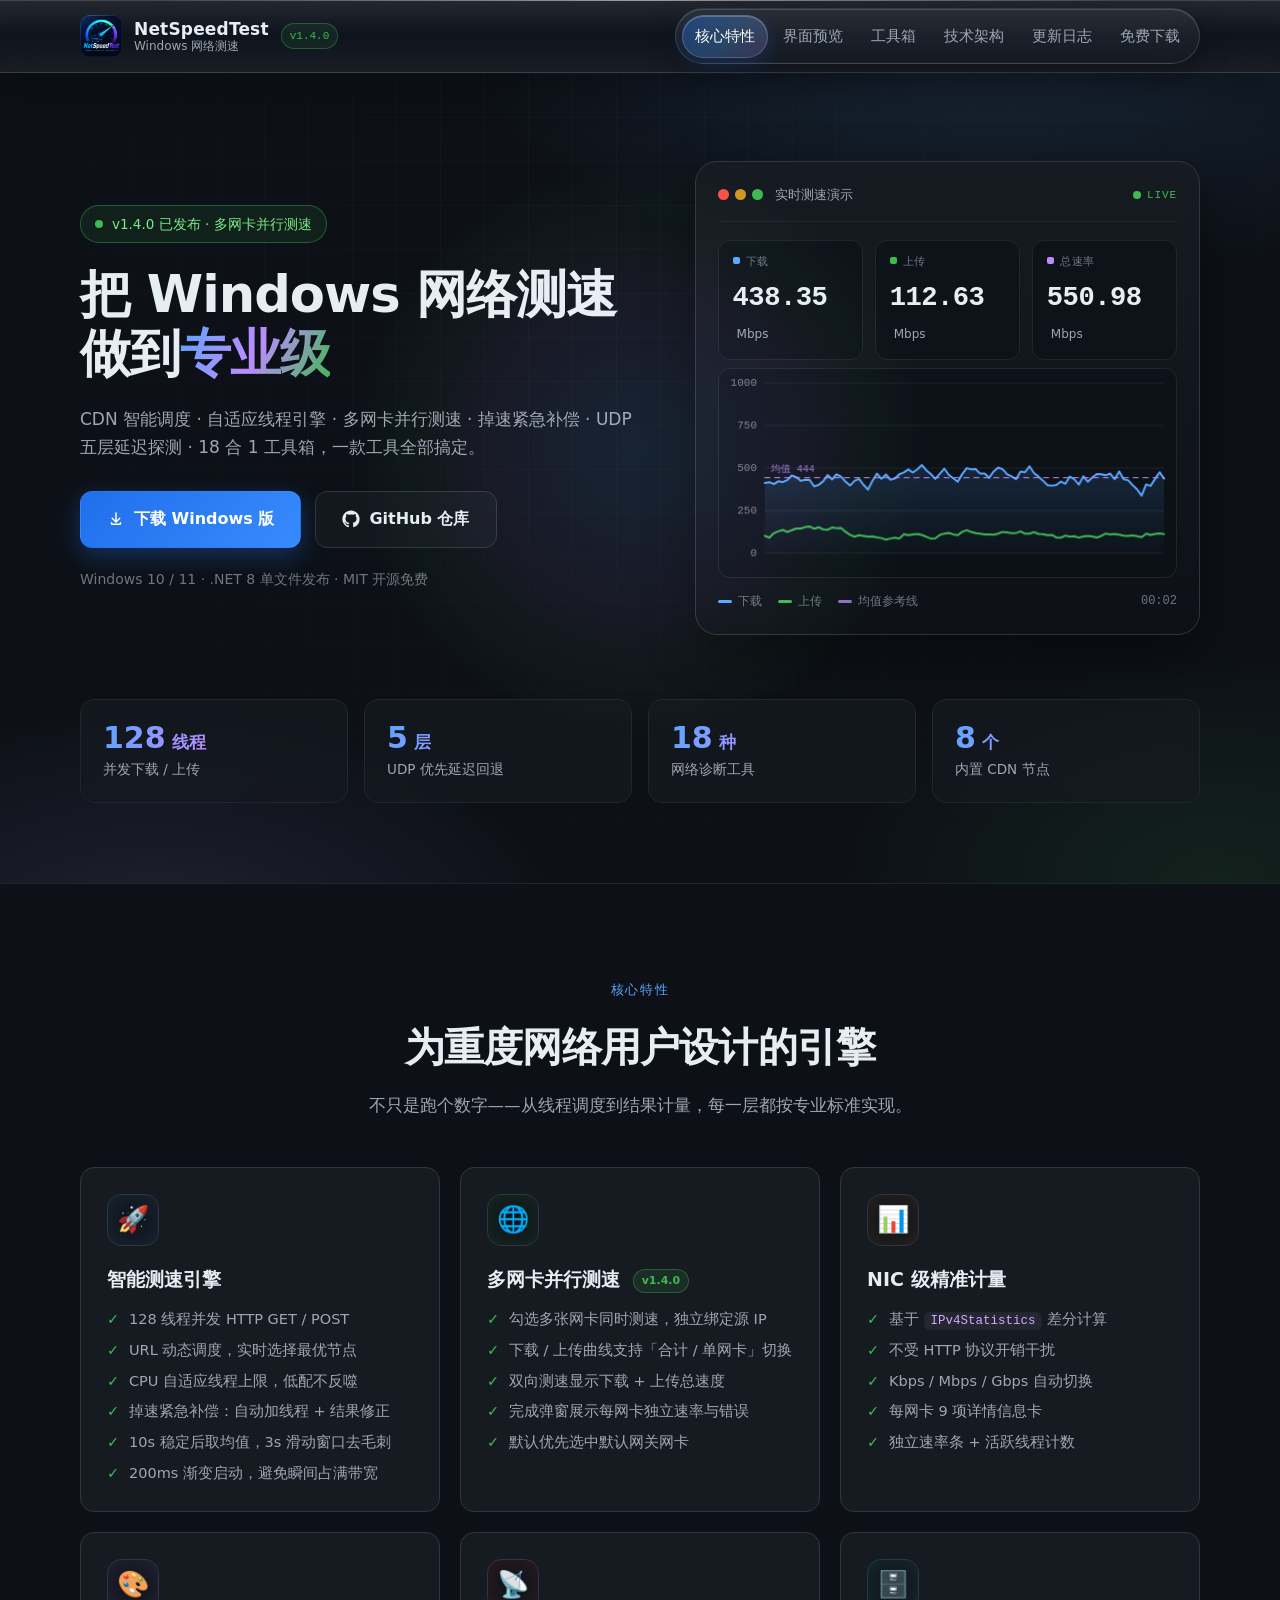
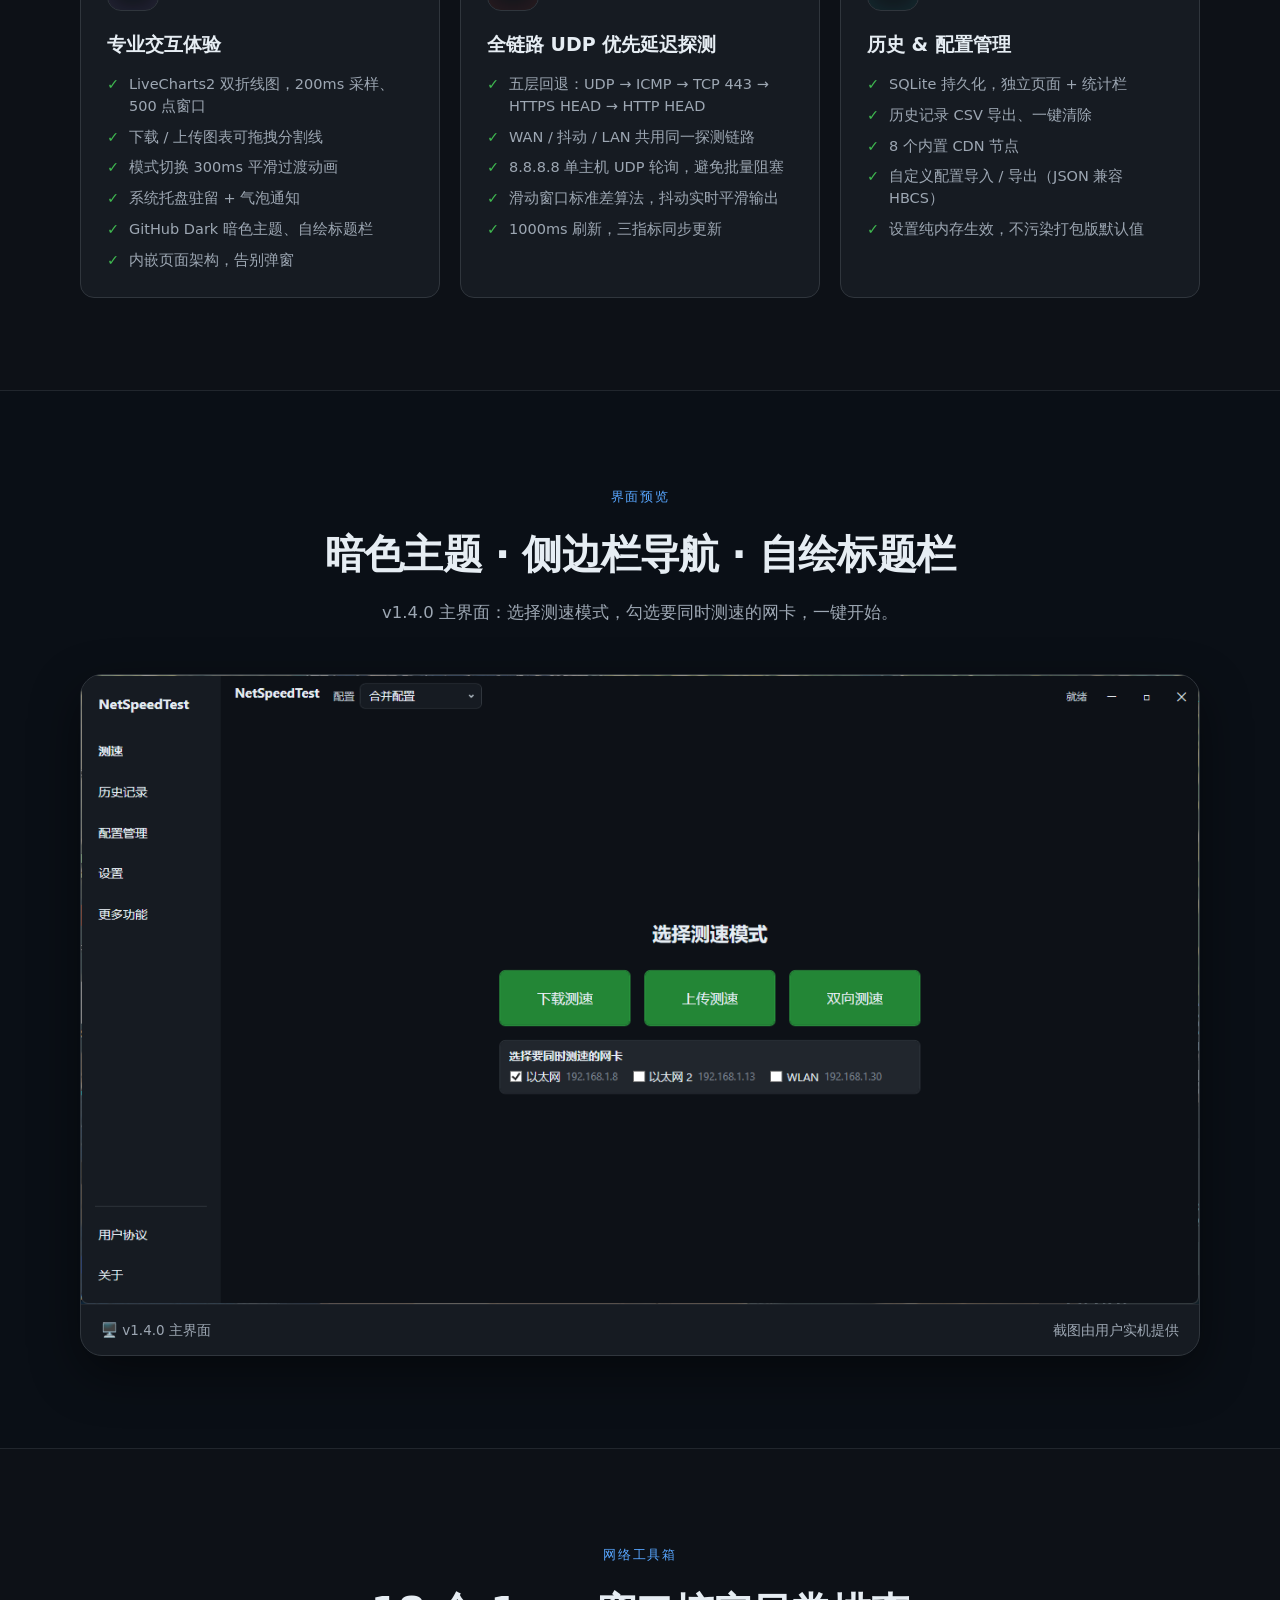
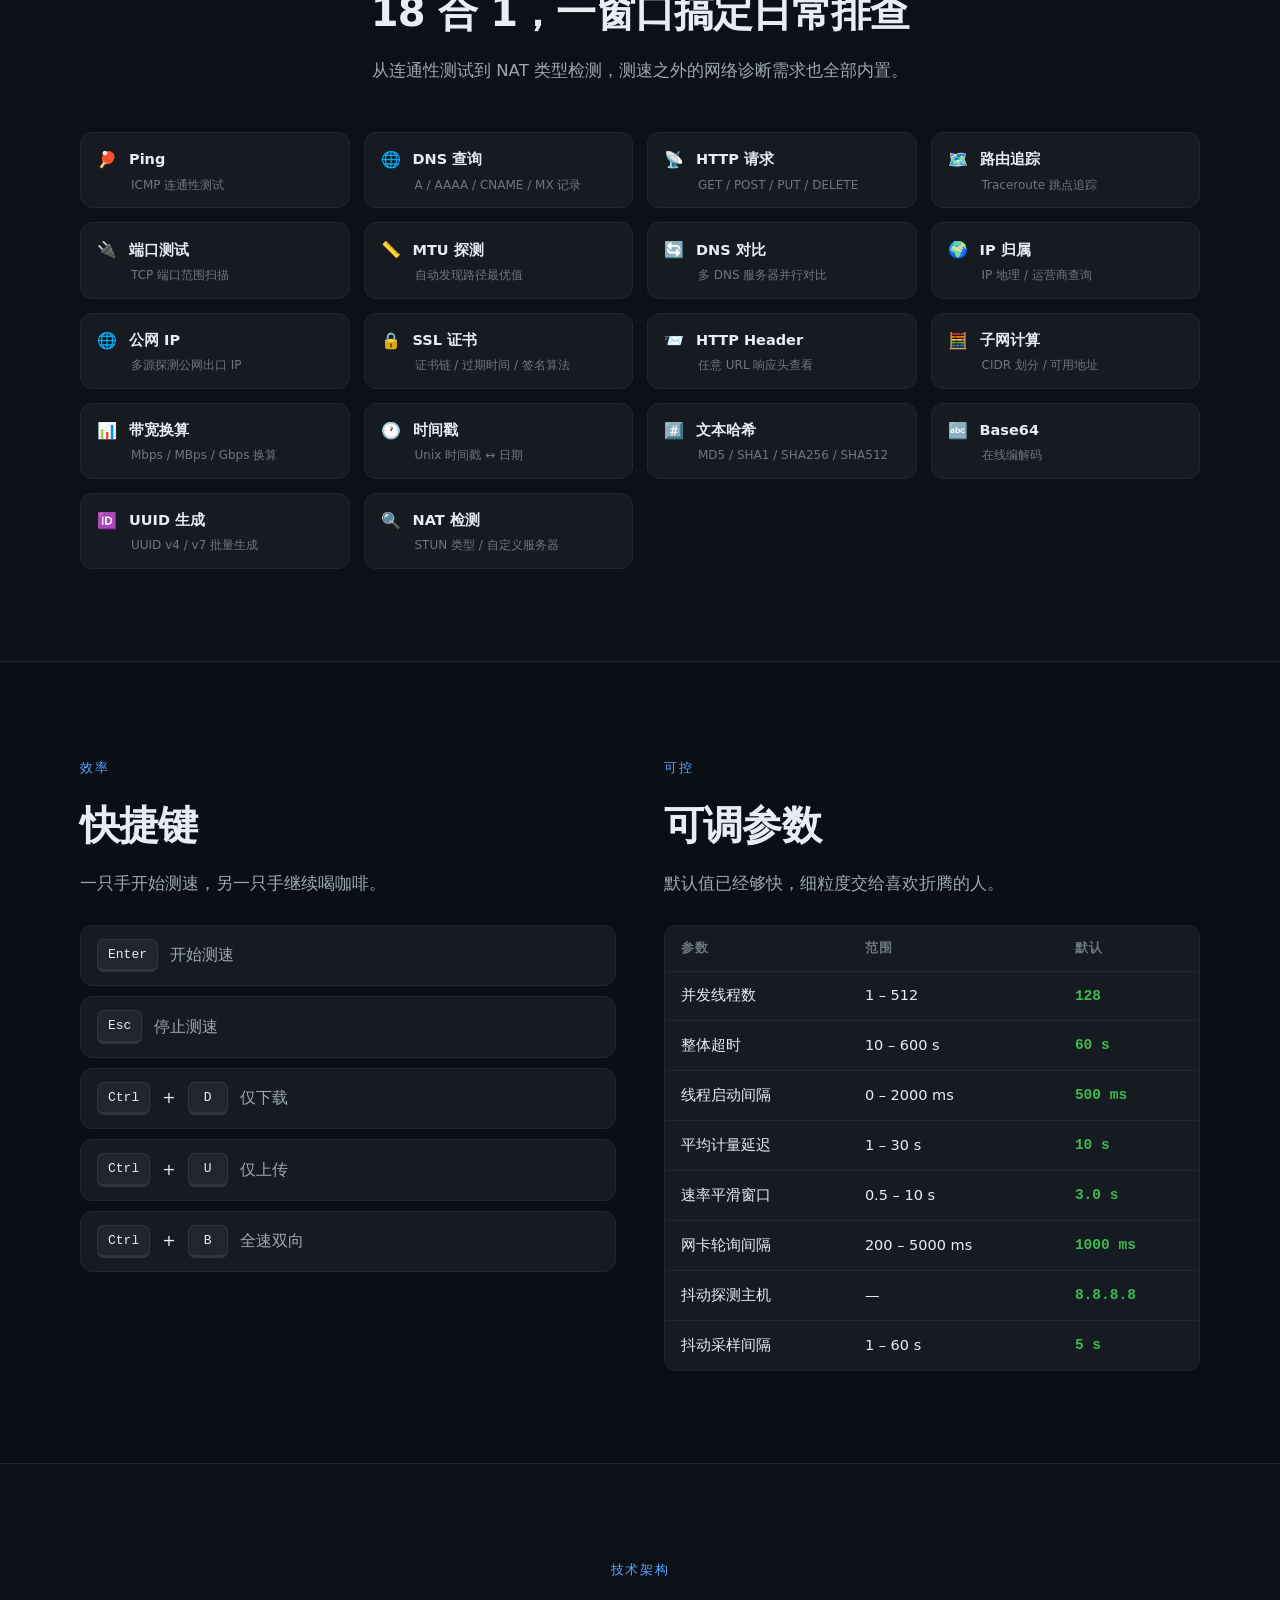
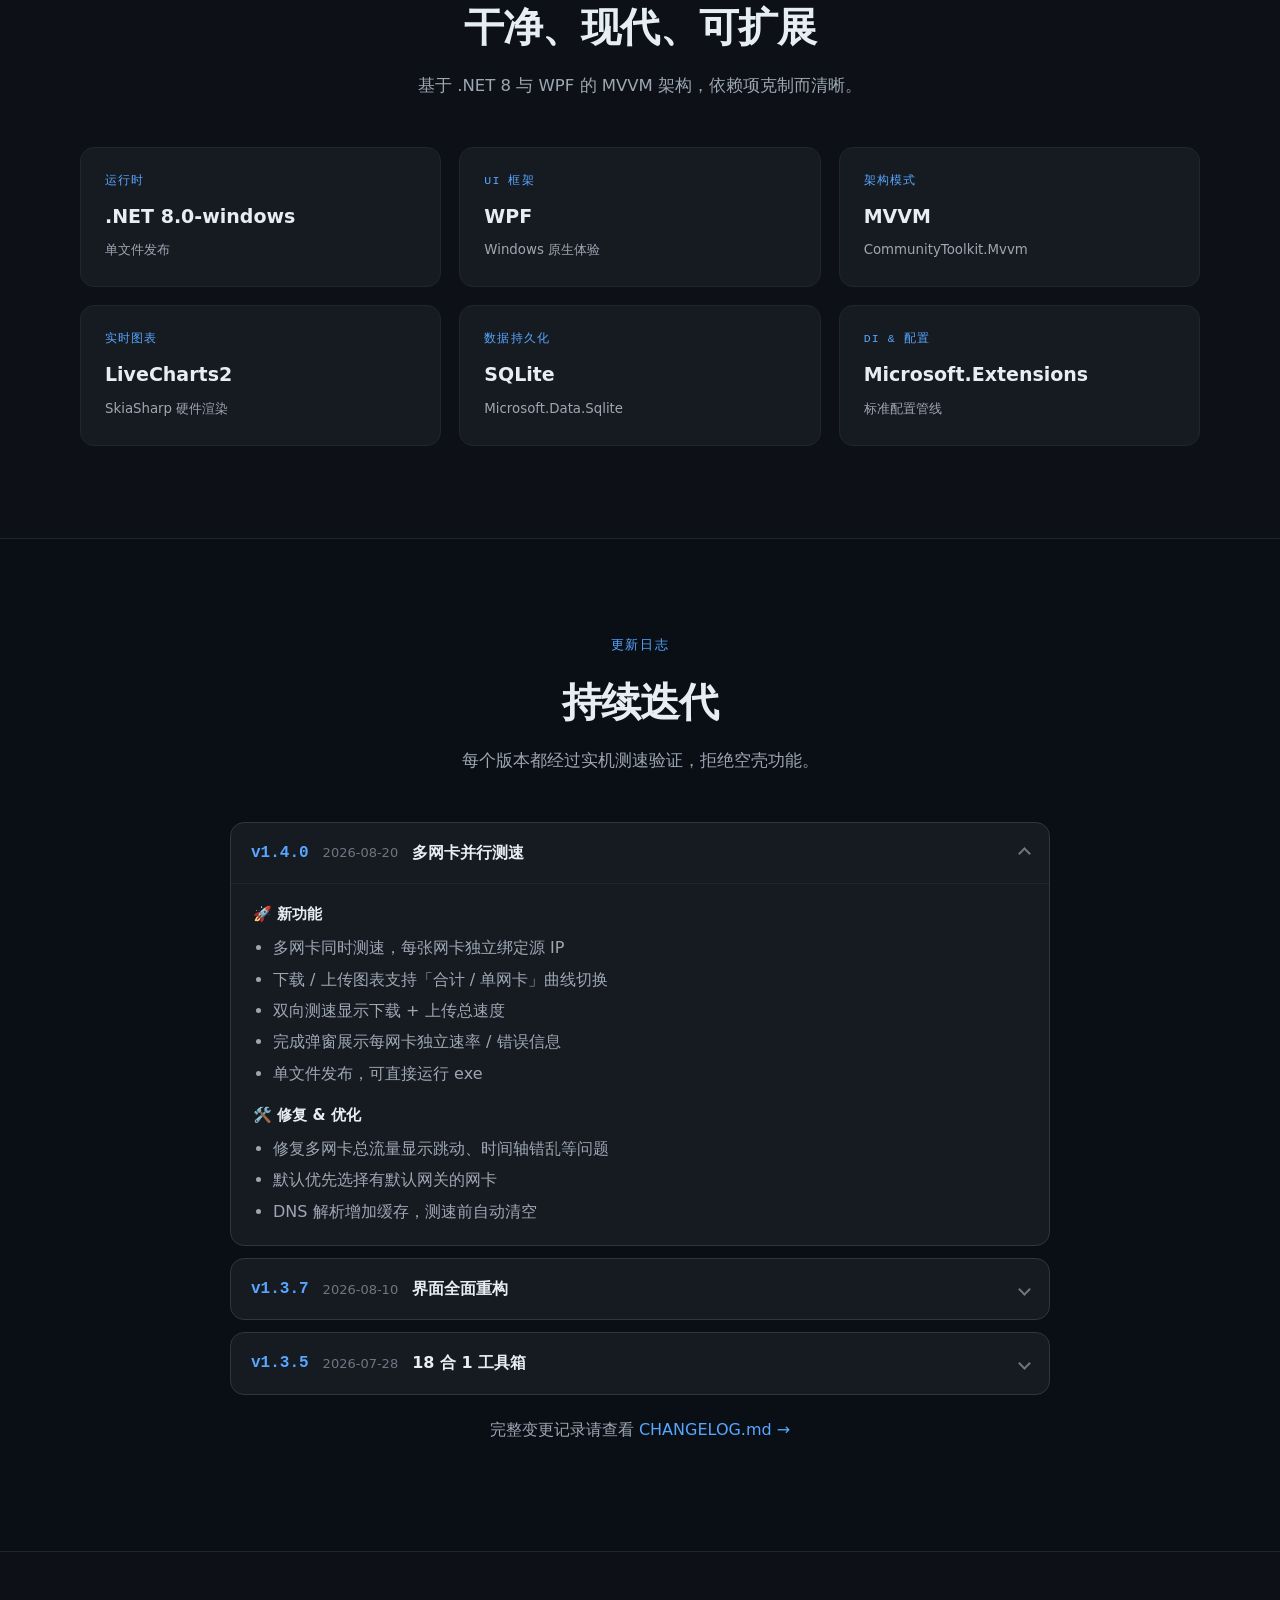
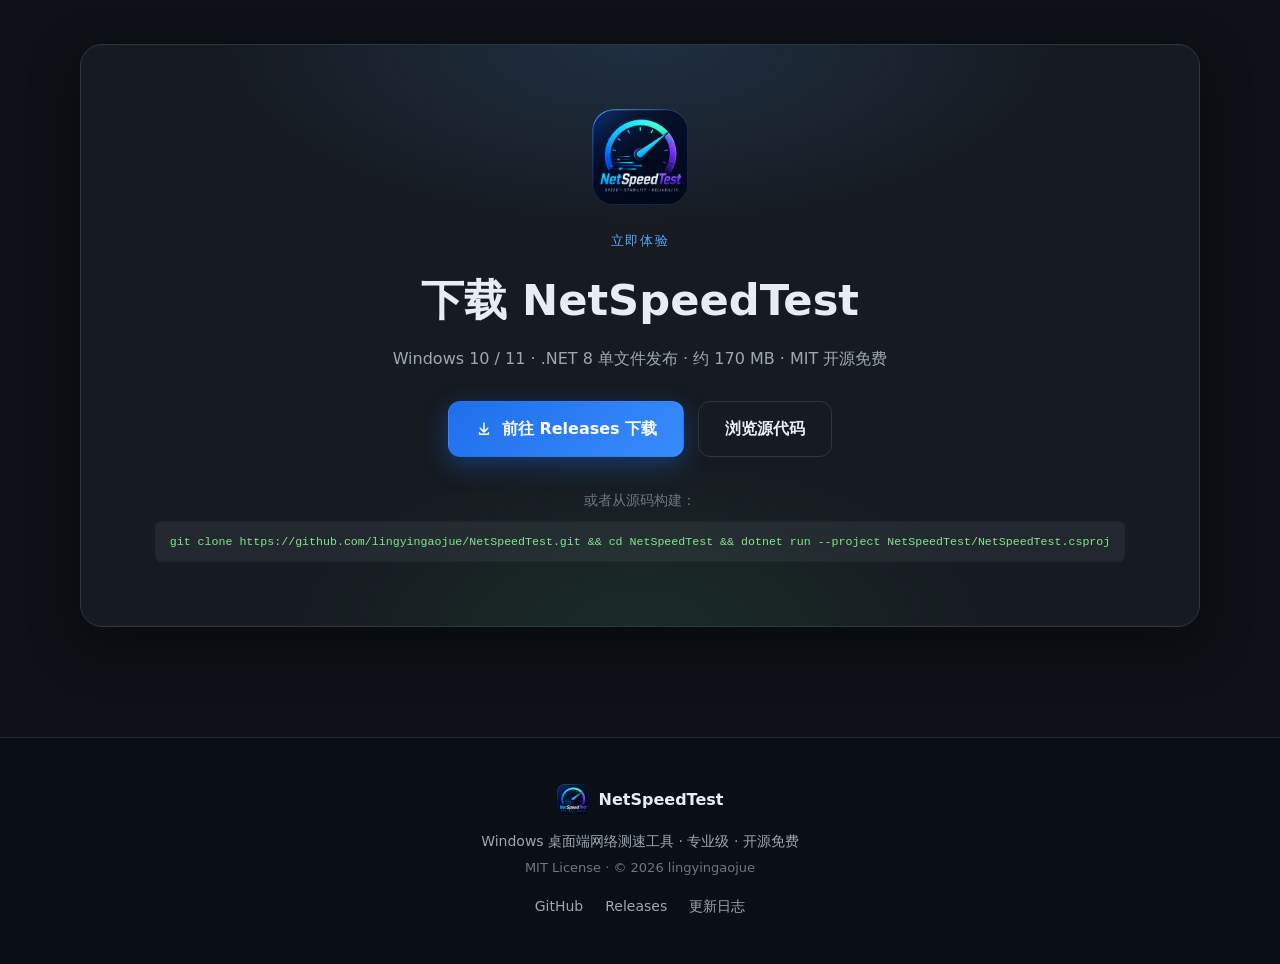
==== index.html @ 5bb7569c "feat: 添加 NetSpeedTest 项目官网（静态页 + 玻璃导航 + 鼠标光效）" ====
<!DOCTYPE html>
<html lang="zh-CN">
<head>
  <meta charset="UTF-8" />
  <meta name="viewport" content="width=device-width, initial-scale=1.0" />
  <title>NetSpeedTest — Windows 专业级网络测速工具</title>
  <meta name="description" content="NetSpeedTest 是一款开源免费的 Windows 桌面网络测速工具：128 线程智能测速引擎、多网卡并行测速、UDP 优先五层延迟探测、18 合 1 网络工具箱。" />
  <meta name="theme-color" content="#0d1117" />
  <meta property="og:type" content="website" />
  <meta property="og:title" content="NetSpeedTest — Windows 专业级网络测速工具" />
  <meta property="og:description" content="128 线程智能测速引擎、多网卡并行测速、UDP 优先五层延迟探测、18 合 1 网络工具箱，开源免费。" />
  <meta property="og:image" content="https://raw.githubusercontent.com/lingyingaojue/NetSpeedTest/main/assets/screenshot.png" />
  <meta name="twitter:card" content="summary_large_image" />
  <link rel="icon" type="image/png" href="NetSpeedTest/Resources/app.png" />
  <link rel="stylesheet" href="assets/site.css" />
</head>
<body>
  <div class="cursor-glow" id="cursorGlow" aria-hidden="true"></div>
  <a class="skip-link" href="#main">跳到主要内容</a>

  <header class="site-header" id="siteHeader">
    <div class="container header-inner">
      <a class="brand" href="#top" aria-label="NetSpeedTest 首页">
        <img src="NetSpeedTest/Resources/app.png" alt="" width="42" height="42" />
        <span class="brand-text">
          <strong>NetSpeedTest</strong>
          <small>Windows 网络测速</small>
        </span>
        <span class="version-chip">v1.4.0</span>
      </a>

      <button class="nav-toggle" id="navToggle" type="button" aria-label="打开导航菜单" aria-expanded="false" aria-controls="siteNav">
        <span></span><span></span><span></span>
      </button>

      <nav class="site-nav" id="siteNav" aria-label="主导航">
        <span class="nav-indicator" id="navIndicator" aria-hidden="true"></span>
        <a href="#features">核心特性</a>
        <a href="#screenshot">界面预览</a>
        <a href="#toolbox">工具箱</a>
        <a href="#architecture">技术架构</a>
        <a href="#changelog">更新日志</a>
        <a href="#download">
          <svg class="icon" viewBox="0 0 24 24" aria-hidden="true"><path d="M12 3a1 1 0 0 1 1 1v9.586l3.293-3.293a1 1 0 1 1 1.414 1.414l-5 5a1 1 0 0 1-1.414 0l-5-5a1 1 0 1 1 1.414-1.414L11 13.586V4a1 1 0 0 1 1-1Z"/><path d="M5 17v1a2 2 0 0 0 2 2h10a2 2 0 0 0 2-2v-1a1 1 0 1 0-2 0v1H7v-1a1 1 0 1 0-2 0Z"/></svg>
          免费下载
        </a>
      </nav>
    </div>
  </header>

  <main id="main">
    <!-- Hero -->
    <section class="hero" id="top">
      <div class="hero-bg" aria-hidden="true"></div>
      <div class="container hero-grid">
        <div class="hero-copy">
          <div class="hero-badge">
            <span class="pulse-dot"></span>
            v1.4.0 已发布 · 多网卡并行测速
          </div>
          <h1>把 Windows 网络测速<br />做到<span class="gradient-text">专业级</span></h1>
          <p class="hero-subtitle">
            CDN 智能调度 · 自适应线程引擎 · 多网卡并行测速 · 掉速紧急补偿 · UDP 五层延迟探测 ·
            18 合 1 工具箱，一款工具全部搞定。
          </p>
          <div class="hero-actions">
            <a class="btn btn-primary btn-lg" href="https://github.com/lingyingaojue/NetSpeedTest/releases/latest">
              <svg class="icon" viewBox="0 0 24 24" aria-hidden="true"><path d="M12 3a1 1 0 0 1 1 1v9.586l3.293-3.293a1 1 0 1 1 1.414 1.414l-5 5a1 1 0 0 1-1.414 0l-5-5a1 1 0 1 1 1.414-1.414L11 13.586V4a1 1 0 0 1 1-1Z"/><path d="M5 17v1a2 2 0 0 0 2 2h10a2 2 0 0 0 2-2v-1a1 1 0 1 0-2 0v1H7v-1a1 1 0 1 0-2 0Z"/></svg>
              下载 Windows 版
            </a>
            <a class="btn btn-ghost btn-lg" href="https://github.com/lingyingaojue/NetSpeedTest">
              <svg class="icon" viewBox="0 0 24 24" aria-hidden="true"><path d="M12 .5C5.65.5.5 5.65.5 12c0 5.08 3.29 9.39 7.86 10.91.58.11.79-.25.79-.56v-2c-3.2.7-3.87-1.54-3.87-1.54-.52-1.33-1.28-1.68-1.28-1.68-1.04-.71.08-.7.08-.7 1.15.08 1.76 1.18 1.76 1.18 1.03 1.76 2.69 1.25 3.35.96.1-.75.4-1.25.72-1.54-2.55-.29-5.24-1.28-5.24-5.69 0-1.26.45-2.28 1.18-3.09-.12-.29-.51-1.46.11-3.05 0 0 .97-.31 3.17 1.18a11.1 11.1 0 0 1 5.78 0c2.2-1.49 3.17-1.18 3.17-1.18.62 1.59.23 2.76.11 3.05.74.81 1.18 1.83 1.18 3.09 0 4.42-2.7 5.39-5.27 5.68.42.36.79 1.06.79 2.14v3.17c0 .31.21.68.8.56A11.52 11.52 0 0 0 23.5 12C23.5 5.65 18.35.5 12 .5Z"/></svg>
              GitHub 仓库
            </a>
          </div>
          <p class="hero-meta">Windows 10 / 11 · .NET 8 单文件发布 · MIT 开源免费</p>
        </div>

        <div class="hero-visual reveal">
          <div class="demo-card">
            <div class="demo-card-head">
              <div class="window-dots" aria-hidden="true"><i></i><i></i><i></i></div>
              <span>实时测速演示</span>
              <span class="live-tag"><i></i> LIVE</span>
            </div>
            <div class="demo-values">
              <div class="demo-value">
                <span class="demo-label download-label">下载</span>
                <strong id="demoDownload">0.00</strong>
                <small>Mbps</small>
              </div>
              <div class="demo-value">
                <span class="demo-label upload-label">上传</span>
                <strong id="demoUpload">0.00</strong>
                <small>Mbps</small>
              </div>
              <div class="demo-value">
                <span class="demo-label total-label">总速率</span>
                <strong id="demoTotal">0.00</strong>
                <small>Mbps</small>
              </div>
            </div>
            <canvas id="speedChart" aria-label="模拟测速波形图" role="img"></canvas>
            <div class="demo-foot">
              <div class="legend"><i class="legend-download"></i> 下载</div>
              <div class="legend"><i class="legend-upload"></i> 上传</div>
              <div class="legend"><i class="legend-avg"></i> 均值参考线</div>
              <span id="demoElapsed">00:00</span>
            </div>
          </div>
        </div>
      </div>

      <div class="container hero-stats">
        <div class="stat-item">
          <strong><span class="counter" data-target="128">0</span><em> 线程</em></strong>
          <span>并发下载 / 上传</span>
        </div>
        <div class="stat-item">
          <strong><span class="counter" data-target="5">0</span><em> 层</em></strong>
          <span>UDP 优先延迟回退</span>
        </div>
        <div class="stat-item">
          <strong><span class="counter" data-target="18">0</span><em> 种</em></strong>
          <span>网络诊断工具</span>
        </div>
        <div class="stat-item">
          <strong><span class="counter" data-target="8">0</span><em> 个</em></strong>
          <span>内置 CDN 节点</span>
        </div>
      </div>
    </section>

    <!-- Features -->
    <section class="section" id="features">
      <div class="container">
        <div class="section-head">
          <span class="section-kicker">核心特性</span>
          <h2>为重度网络用户设计的引擎</h2>
          <p>不只是跑个数字——从线程调度到结果计量，每一层都按专业标准实现。</p>
        </div>

        <div class="features-grid">
          <article class="feature-card reveal">
            <div class="feature-icon blue">🚀</div>
            <h3>智能测速引擎</h3>
            <ul class="check-list">
              <li>128 线程并发 HTTP GET / POST</li>
              <li>URL 动态调度，实时选择最优节点</li>
              <li>CPU 自适应线程上限，低配不反噬</li>
              <li>掉速紧急补偿：自动加线程 + 结果修正</li>
              <li>10s 稳定后取均值，3s 滑动窗口去毛刺</li>
              <li>200ms 渐变启动，避免瞬间占满带宽</li>
            </ul>
          </article>

          <article class="feature-card reveal">
            <div class="feature-icon green">🌐</div>
            <h3>多网卡并行测速 <span class="new-badge">v1.4.0</span></h3>
            <ul class="check-list">
              <li>勾选多张网卡同时测速，独立绑定源 IP</li>
              <li>下载 / 上传曲线支持「合计 / 单网卡」切换</li>
              <li>双向测速显示下载 + 上传总速度</li>
              <li>完成弹窗展示每网卡独立速率与错误</li>
              <li>默认优先选中默认网关网卡</li>
            </ul>
          </article>

          <article class="feature-card reveal">
            <div class="feature-icon orange">📊</div>
            <h3>NIC 级精准计量</h3>
            <ul class="check-list">
              <li>基于 <code>IPv4Statistics</code> 差分计算</li>
              <li>不受 HTTP 协议开销干扰</li>
              <li>Kbps / Mbps / Gbps 自动切换</li>
              <li>每网卡 9 项详情信息卡</li>
              <li>独立速率条 + 活跃线程计数</li>
            </ul>
          </article>

          <article class="feature-card reveal">
            <div class="feature-icon purple">🎨</div>
            <h3>专业交互体验</h3>
            <ul class="check-list">
              <li>LiveCharts2 双折线图，200ms 采样、500 点窗口</li>
              <li>下载 / 上传图表可拖拽分割线</li>
              <li>模式切换 300ms 平滑过渡动画</li>
              <li>系统托盘驻留 + 气泡通知</li>
              <li>GitHub Dark 暗色主题、自绘标题栏</li>
              <li>内嵌页面架构，告别弹窗</li>
            </ul>
          </article>

          <article class="feature-card reveal">
            <div class="feature-icon red">📡</div>
            <h3>全链路 UDP 优先延迟探测</h3>
            <ul class="check-list">
              <li>五层回退：UDP → ICMP → TCP 443 → HTTPS HEAD → HTTP HEAD</li>
              <li>WAN / 抖动 / LAN 共用同一探测链路</li>
              <li>8.8.8.8 单主机 UDP 轮询，避免批量阻塞</li>
              <li>滑动窗口标准差算法，抖动实时平滑输出</li>
              <li>1000ms 刷新，三指标同步更新</li>
            </ul>
          </article>

          <article class="feature-card reveal">
            <div class="feature-icon cyan">🗄️</div>
            <h3>历史 &amp; 配置管理</h3>
            <ul class="check-list">
              <li>SQLite 持久化，独立页面 + 统计栏</li>
              <li>历史记录 CSV 导出、一键清除</li>
              <li>8 个内置 CDN 节点</li>
              <li>自定义配置导入 / 导出（JSON 兼容 HBCS）</li>
              <li>设置纯内存生效，不污染打包版默认值</li>
            </ul>
          </article>
        </div>
      </div>
    </section>

    <!-- Screenshot -->
    <section class="section section-alt" id="screenshot">
      <div class="container">
        <div class="section-head">
          <span class="section-kicker">界面预览</span>
          <h2>暗色主题 · 侧边栏导航 · 自绘标题栏</h2>
          <p>v1.4.0 主界面：选择测速模式，勾选要同时测速的网卡，一键开始。</p>
        </div>
        <div class="screenshot-frame reveal">
          <img src="assets/screenshot.png" alt="NetSpeedTest v1.4.0 主界面截图" width="1280" height="720" loading="lazy" />
          <div class="screenshot-caption">
            <span>🖥️ v1.4.0 主界面</span>
            <span>截图由用户实机提供</span>
          </div>
        </div>
      </div>
    </section>

    <!-- Toolbox -->
    <section class="section" id="toolbox">
      <div class="container">
        <div class="section-head">
          <span class="section-kicker">网络工具箱</span>
          <h2>18 合 1，一窗口搞定日常排查</h2>
          <p>从连通性测试到 NAT 类型检测，测速之外的网络诊断需求也全部内置。</p>
        </div>
        <div class="tool-grid">
          <div class="tool-item reveal">🏓 <strong>Ping</strong><small>ICMP 连通性测试</small></div>
          <div class="tool-item reveal">🌐 <strong>DNS 查询</strong><small>A / AAAA / CNAME / MX 记录</small></div>
          <div class="tool-item reveal">📡 <strong>HTTP 请求</strong><small>GET / POST / PUT / DELETE</small></div>
          <div class="tool-item reveal">🗺️ <strong>路由追踪</strong><small>Traceroute 跳点追踪</small></div>
          <div class="tool-item reveal">🔌 <strong>端口测试</strong><small>TCP 端口范围扫描</small></div>
          <div class="tool-item reveal">📏 <strong>MTU 探测</strong><small>自动发现路径最优值</small></div>
          <div class="tool-item reveal">🔄 <strong>DNS 对比</strong><small>多 DNS 服务器并行对比</small></div>
          <div class="tool-item reveal">🌍 <strong>IP 归属</strong><small>IP 地理 / 运营商查询</small></div>
          <div class="tool-item reveal">🌐 <strong>公网 IP</strong><small>多源探测公网出口 IP</small></div>
          <div class="tool-item reveal">🔒 <strong>SSL 证书</strong><small>证书链 / 过期时间 / 签名算法</small></div>
          <div class="tool-item reveal">📨 <strong>HTTP Header</strong><small>任意 URL 响应头查看</small></div>
          <div class="tool-item reveal">🧮 <strong>子网计算</strong><small>CIDR 划分 / 可用地址</small></div>
          <div class="tool-item reveal">📊 <strong>带宽换算</strong><small>Mbps / MBps / Gbps 换算</small></div>
          <div class="tool-item reveal">🕐 <strong>时间戳</strong><small>Unix 时间戳 ↔ 日期</small></div>
          <div class="tool-item reveal">#️⃣ <strong>文本哈希</strong><small>MD5 / SHA1 / SHA256 / SHA512</small></div>
          <div class="tool-item reveal">🔤 <strong>Base64</strong><small>在线编解码</small></div>
          <div class="tool-item reveal">🆔 <strong>UUID 生成</strong><small>UUID v4 / v7 批量生成</small></div>
          <div class="tool-item reveal">🔍 <strong>NAT 检测</strong><small>STUN 类型 / 自定义服务器</small></div>
        </div>
      </div>
    </section>

    <!-- Shortcuts & parameters -->
    <section class="section section-alt" id="shortcuts">
      <div class="container split-grid">
        <div>
          <div class="section-head align-left">
            <span class="section-kicker">效率</span>
            <h2>快捷键</h2>
            <p>一只手开始测速，另一只手继续喝咖啡。</p>
          </div>
          <div class="key-list">
            <div class="key-row"><kbd>Enter</kbd><span>开始测速</span></div>
            <div class="key-row"><kbd>Esc</kbd><span>停止测速</span></div>
            <div class="key-row"><kbd>Ctrl</kbd> + <kbd>D</kbd><span>仅下载</span></div>
            <div class="key-row"><kbd>Ctrl</kbd> + <kbd>U</kbd><span>仅上传</span></div>
            <div class="key-row"><kbd>Ctrl</kbd> + <kbd>B</kbd><span>全速双向</span></div>
          </div>
        </div>

        <div>
          <div class="section-head align-left">
            <span class="section-kicker">可控</span>
            <h2>可调参数</h2>
            <p>默认值已经够快，细粒度交给喜欢折腾的人。</p>
          </div>
          <div class="table-wrap">
            <table class="param-table">
              <thead>
                <tr><th>参数</th><th>范围</th><th>默认</th></tr>
              </thead>
              <tbody>
                <tr><td>并发线程数</td><td>1 – 512</td><td><strong>128</strong></td></tr>
                <tr><td>整体超时</td><td>10 – 600 s</td><td><strong>60 s</strong></td></tr>
                <tr><td>线程启动间隔</td><td>0 – 2000 ms</td><td><strong>500 ms</strong></td></tr>
                <tr><td>平均计量延迟</td><td>1 – 30 s</td><td><strong>10 s</strong></td></tr>
                <tr><td>速率平滑窗口</td><td>0.5 – 10 s</td><td><strong>3.0 s</strong></td></tr>
                <tr><td>网卡轮询间隔</td><td>200 – 5000 ms</td><td><strong>1000 ms</strong></td></tr>
                <tr><td>抖动探测主机</td><td>—</td><td><strong>8.8.8.8</strong></td></tr>
                <tr><td>抖动采样间隔</td><td>1 – 60 s</td><td><strong>5 s</strong></td></tr>
              </tbody>
            </table>
          </div>
        </div>
      </div>
    </section>

    <!-- Architecture -->
    <section class="section" id="architecture">
      <div class="container">
        <div class="section-head">
          <span class="section-kicker">技术架构</span>
          <h2>干净、现代、可扩展</h2>
          <p>基于 .NET 8 与 WPF 的 MVVM 架构，依赖项克制而清晰。</p>
        </div>
        <div class="stack-grid">
          <div class="stack-item reveal">
            <span class="stack-badge">运行时</span>
            <strong>.NET 8.0-windows</strong>
            <small>单文件发布</small>
          </div>
          <div class="stack-item reveal">
            <span class="stack-badge">UI 框架</span>
            <strong>WPF</strong>
            <small>Windows 原生体验</small>
          </div>
          <div class="stack-item reveal">
            <span class="stack-badge">架构模式</span>
            <strong>MVVM</strong>
            <small>CommunityToolkit.Mvvm</small>
          </div>
          <div class="stack-item reveal">
            <span class="stack-badge">实时图表</span>
            <strong>LiveCharts2</strong>
            <small>SkiaSharp 硬件渲染</small>
          </div>
          <div class="stack-item reveal">
            <span class="stack-badge">数据持久化</span>
            <strong>SQLite</strong>
            <small>Microsoft.Data.Sqlite</small>
          </div>
          <div class="stack-item reveal">
            <span class="stack-badge">DI &amp; 配置</span>
            <strong>Microsoft.Extensions</strong>
            <small>标准配置管线</small>
          </div>
        </div>
      </div>
    </section>

    <!-- Changelog -->
    <section class="section section-alt" id="changelog">
      <div class="container changelog-wrap">
        <div class="section-head">
          <span class="section-kicker">更新日志</span>
          <h2>持续迭代</h2>
          <p>每个版本都经过实机测速验证，拒绝空壳功能。</p>
        </div>

        <div class="changelog">
          <details class="changelog-item" open>
            <summary>
              <span class="version-tag">v1.4.0</span>
              <span class="version-date">2026-08-20</span>
              <span class="version-title">多网卡并行测速</span>
              <span class="chevron" aria-hidden="true"></span>
            </summary>
            <div class="changelog-body">
              <h4>🚀 新功能</h4>
              <ul>
                <li>多网卡同时测速，每张网卡独立绑定源 IP</li>
                <li>下载 / 上传图表支持「合计 / 单网卡」曲线切换</li>
                <li>双向测速显示下载 + 上传总速度</li>
                <li>完成弹窗展示每网卡独立速率 / 错误信息</li>
                <li>单文件发布，可直接运行 exe</li>
              </ul>
              <h4>🛠️ 修复 &amp; 优化</h4>
              <ul>
                <li>修复多网卡总流量显示跳动、时间轴错乱等问题</li>
                <li>默认优先选择有默认网关的网卡</li>
                <li>DNS 解析增加缓存，测速前自动清空</li>
              </ul>
            </div>
          </details>

          <details class="changelog-item">
            <summary>
              <span class="version-tag">v1.3.7</span>
              <span class="version-date">2026-08-10</span>
              <span class="version-title">界面全面重构</span>
              <span class="chevron" aria-hidden="true"></span>
            </summary>
            <div class="changelog-body">
              <h4>🚀 重大更新</h4>
              <ul>
                <li>历史 / 配置 / 设置 / 更多 / 协议 / 关于改为右侧内嵌页</li>
                <li>自绘标题栏 + 侧边栏导航</li>
                <li>GitHub OTA 在线升级，启动自动检查</li>
                <li>关于页全新改版</li>
              </ul>
            </div>
          </details>

          <details class="changelog-item">
            <summary>
              <span class="version-tag">v1.3.5</span>
              <span class="version-date">2026-07-28</span>
              <span class="version-title">18 合 1 工具箱</span>
              <span class="chevron" aria-hidden="true"></span>
            </summary>
            <div class="changelog-body">
              <h4>🚀 新增</h4>
              <ul>
                <li>18 种网络诊断工具一窗口搞定</li>
                <li>测速准备弹窗：DNS 预解析 + HTTP 握手预热</li>
                <li>NAT 检测支持自定义 STUN 服务器</li>
              </ul>
              <h4>🛠️ 修复</h4>
              <ul>
                <li>修复 DNS 重绑定 SSRF，解析 IP 后判私有地址</li>
                <li>SQLite 并发写入冲突修复（WAL 模式）</li>
              </ul>
            </div>
          </details>
        </div>

        <p class="changelog-more">
          完整变更记录请查看
          <a href="https://github.com/lingyingaojue/NetSpeedTest/blob/main/CHANGELOG.md">CHANGELOG.md →</a>
        </p>
      </div>
    </section>

    <!-- Download -->
    <section class="section download-section" id="download">
      <div class="container download-box">
        <img src="NetSpeedTest/Resources/app.png" alt="" class="download-icon" width="96" height="96" />
        <span class="section-kicker">立即体验</span>
        <h2>下载 NetSpeedTest</h2>
        <p>Windows 10 / 11 · .NET 8 单文件发布 · 约 170 MB · MIT 开源免费</p>
        <div class="download-actions">
          <a class="btn btn-primary btn-lg" href="https://github.com/lingyingaojue/NetSpeedTest/releases/latest">
            <svg class="icon" viewBox="0 0 24 24" aria-hidden="true"><path d="M12 3a1 1 0 0 1 1 1v9.586l3.293-3.293a1 1 0 1 1 1.414 1.414l-5 5a1 1 0 0 1-1.414 0l-5-5a1 1 0 1 1 1.414-1.414L11 13.586V4a1 1 0 0 1 1-1Z"/><path d="M5 17v1a2 2 0 0 0 2 2h10a2 2 0 0 0 2-2v-1a1 1 0 1 0-2 0v1H7v-1a1 1 0 1 0-2 0Z"/></svg>
            前往 Releases 下载
          </a>
          <a class="btn btn-ghost btn-lg" href="https://github.com/lingyingaojue/NetSpeedTest">浏览源代码</a>
        </div>
        <div class="build-steps">
          <span>或者从源码构建：</span>
          <code>git clone https://github.com/lingyingaojue/NetSpeedTest.git &amp;&amp; cd NetSpeedTest &amp;&amp; dotnet run --project NetSpeedTest/NetSpeedTest.csproj</code>
        </div>
      </div>
    </section>
  </main>

  <footer class="site-footer">
    <div class="container footer-inner">
      <div class="footer-brand">
        <img src="NetSpeedTest/Resources/app.png" alt="" width="32" height="32" />
        <strong>NetSpeedTest</strong>
      </div>
      <p>Windows 桌面端网络测速工具 · 专业级 · 开源免费</p>
      <p class="footer-meta">MIT License · © <span id="year">2026</span> lingyingaojue</p>
      <div class="footer-links">
        <a href="https://github.com/lingyingaojue/NetSpeedTest">GitHub</a>
        <a href="https://github.com/lingyingaojue/NetSpeedTest/releases">Releases</a>
        <a href="https://github.com/lingyingaojue/NetSpeedTest/blob/main/CHANGELOG.md">更新日志</a>
      </div>
    </div>
  </footer>

  <script src="assets/site.js"></script>
</body>
</html>
---- assets/site.css ----
/* ============================================================
   NetSpeedTest — 官方网站样式
   暗色 GitHub Dark 风格 · 无外部依赖
   ============================================================ */

:root {
  --bg: #0d1117;
  --bg-elevated: #161b22;
  --bg-subtle: #0a0f16;
  --border: #30363d;
  --border-muted: #21262d;
  --text: #e6edf3;
  --text-muted: #9da7b3;
  --text-faint: #6e7681;
  --blue: #58a6ff;
  --blue-strong: #1f6feb;
  --green: #3fb950;
  --green-soft: #2ea043;
  --orange: #f0883e;
  --purple: #bc8cff;
  --red: #f85149;
  --cyan: #39c5cf;
  --gradient: linear-gradient(120deg, #58a6ff 0%, #bc8cff 50%, #3fb950 100%);
  --radius: 14px;
  --radius-lg: 22px;
  --shadow: 0 18px 50px rgba(0, 0, 0, 0.45);
  --font-sans: "Segoe UI", "PingFang SC", "Microsoft YaHei", "Noto Sans SC", system-ui, -apple-system, sans-serif;
  --font-mono: "Cascadia Code", "JetBrains Mono", Consolas, "Courier New", monospace;
}

*,
*::before,
*::after {
  box-sizing: border-box;
}

html {
  scroll-behavior: smooth;
  color-scheme: dark;
}

body {
  margin: 0;
  background: var(--bg);
  color: var(--text);
  font-family: var(--font-sans);
  line-height: 1.65;
  overflow-x: hidden;
  -webkit-font-smoothing: antialiased;
}

img {
  max-width: 100%;
  display: block;
}

a {
  color: var(--blue);
  text-decoration: none;
}

a:hover {
  text-decoration: underline;
}

code,
kbd {
  font-family: var(--font-mono);
}

code {
  background: rgba(110, 118, 129, 0.15);
  border: 1px solid var(--border-muted);
  border-radius: 6px;
  padding: 1px 6px;
  font-size: 0.86em;
  color: #d2a8ff;
}

.container {
  width: min(1120px, calc(100% - 40px));
  margin: 0 auto;
}

.skip-link {
  position: absolute;
  left: -9999px;
  top: 0;
  background: var(--blue-strong);
  color: #fff;
  padding: 10px 16px;
  border-radius: 0 0 8px 0;
  z-index: 100;
}

.skip-link:focus {
  left: 0;
}

/* ---------------- 鼠标交互光效 ---------------- */

.cursor-glow {
  position: fixed;
  top: 0;
  left: 0;
  z-index: 60;
  width: 560px;
  height: 560px;
  border-radius: 50%;
  background: radial-gradient(
    circle at center,
    rgba(88, 166, 255, 0.14) 0%,
    rgba(188, 140, 255, 0.08) 38%,
    rgba(63, 185, 80, 0.04) 58%,
    transparent 72%
  );
  mix-blend-mode: screen;
  filter: blur(4px);
  pointer-events: none;
  opacity: 0.85;
  transform: translate3d(-999px, -999px, 0);
  will-change: transform;
}

.glow-card {
  position: relative;
}

.glow-card::after {
  content: "";
  position: absolute;
  inset: 0;
  z-index: 1;
  border-radius: inherit;
  background: radial-gradient(
    240px circle at var(--mx, 50%) var(--my, 50%),
    rgba(88, 166, 255, 0.16) 0%,
    rgba(188, 140, 255, 0.08) 42%,
    transparent 72%
  );
  mix-blend-mode: screen;
  opacity: 0;
  pointer-events: none;
  transition: opacity 0.22s ease;
}

.glow-card:hover::after {
  opacity: 1;
}

/* ---------------- Header ---------------- */

.site-header {
  position: sticky;
  top: 0;
  z-index: 50;
  background:
    linear-gradient(180deg, rgba(255, 255, 255, 0.11), rgba(255, 255, 255, 0.02) 48%, rgba(255, 255, 255, 0.06)),
    rgba(10, 15, 22, 0.46);
  backdrop-filter: blur(22px) saturate(170%);
  -webkit-backdrop-filter: blur(22px) saturate(170%);
  border-bottom: 1px solid rgba(255, 255, 255, 0.1);
  box-shadow:
    inset 0 1px 0 rgba(255, 255, 255, 0.14),
    0 14px 40px rgba(0, 0, 0, 0.3);
  transition: background 0.25s ease, box-shadow 0.25s ease, border-color 0.25s ease;
}

.site-header::before {
  content: "";
  position: absolute;
  top: 0;
  left: 12%;
  right: 12%;
  height: 1px;
  background: linear-gradient(90deg, transparent, rgba(255, 255, 255, 0.55), transparent);
  opacity: 0.85;
  pointer-events: none;
}

.site-header.scrolled {
  background:
    linear-gradient(180deg, rgba(255, 255, 255, 0.08), rgba(255, 255, 255, 0.02) 48%, rgba(255, 255, 255, 0.04)),
    rgba(10, 15, 22, 0.78);
  border-bottom-color: rgba(255, 255, 255, 0.08);
  box-shadow:
    inset 0 1px 0 rgba(255, 255, 255, 0.12),
    0 12px 34px rgba(0, 0, 0, 0.42);
}

.header-inner {
  display: flex;
  align-items: center;
  justify-content: space-between;
  gap: 24px;
  height: 72px;
}

.brand {
  display: flex;
  align-items: center;
  gap: 12px;
  color: var(--text);
  text-decoration: none;
  min-width: 0;
}

.brand:hover {
  text-decoration: none;
}

.brand img {
  border-radius: 10px;
  flex: none;
}

.brand-text {
  display: flex;
  flex-direction: column;
  line-height: 1.2;
}

.brand-text strong {
  font-size: 17px;
  letter-spacing: 0.01em;
}

.brand-text small {
  color: var(--text-muted);
  font-size: 12px;
}

.version-chip {
  font-family: var(--font-mono);
  font-size: 11px;
  color: var(--green);
  background: rgba(63, 185, 80, 0.1);
  border: 1px solid rgba(63, 185, 80, 0.35);
  padding: 3px 8px;
  border-radius: 999px;
  white-space: nowrap;
}

.site-nav {
  position: relative;
  display: flex;
  align-items: center;
  gap: 2px;
  padding: 6px;
  background:
    linear-gradient(180deg, rgba(255, 255, 255, 0.09), rgba(255, 255, 255, 0.02)),
    rgba(10, 15, 22, 0.42);
  border: 1px solid rgba(255, 255, 255, 0.12);
  border-radius: 999px;
  backdrop-filter: blur(20px) saturate(170%);
  -webkit-backdrop-filter: blur(20px) saturate(170%);
  box-shadow:
    inset 0 1px 0 rgba(255, 255, 255, 0.16),
    inset 0 -1px 0 rgba(255, 255, 255, 0.04),
    0 10px 30px rgba(0, 0, 0, 0.3);
}

.nav-indicator {
  position: absolute;
  top: 6px;
  bottom: 6px;
  left: 0;
  width: 0;
  border-radius: 999px;
  background: linear-gradient(135deg, rgba(31, 111, 235, 0.42), rgba(88, 166, 255, 0.28) 55%, rgba(188, 140, 255, 0.22));
  border: 1px solid rgba(255, 255, 255, 0.18);
  box-shadow:
    inset 0 1px 0 rgba(255, 255, 255, 0.24),
    0 6px 18px rgba(31, 111, 235, 0.22);
  opacity: 0;
  pointer-events: none;
  transition: transform 0.38s cubic-bezier(0.22, 1, 0.36, 1), width 0.38s cubic-bezier(0.22, 1, 0.36, 1), opacity 0.2s ease;
  will-change: transform, width;
}

.site-nav a:not(.btn) {
  position: relative;
  z-index: 1;
  color: var(--text-muted);
  font-size: 15px;
  padding: 8px 12px;
  border: 1px solid transparent;
  border-radius: 999px;
  transition: color 0.25s ease, background 0.25s ease;
}

.site-nav a:not(.btn):hover {
  color: var(--text);
  background: rgba(255, 255, 255, 0.05);
  text-decoration: none;
}

.site-nav a:not(.btn).active {
  color: #fff;
}

.site-nav .icon {
  display: none;
}

.nav-toggle {
  display: none;
  flex-direction: column;
  justify-content: center;
  gap: 5px;
  width: 42px;
  height: 42px;
  padding: 10px;
  background: linear-gradient(180deg, rgba(255, 255, 255, 0.09), rgba(255, 255, 255, 0.02)), rgba(22, 27, 34, 0.55);
  border: 1px solid rgba(255, 255, 255, 0.14);
  border-radius: 10px;
  box-shadow:
    inset 0 1px 0 rgba(255, 255, 255, 0.13),
    0 8px 18px rgba(0, 0, 0, 0.2);
  backdrop-filter: blur(12px);
  -webkit-backdrop-filter: blur(12px);
  cursor: pointer;
  transition: background 0.18s ease, border-color 0.18s ease, box-shadow 0.18s ease;
}

.nav-toggle:hover {
  background: linear-gradient(180deg, rgba(255, 255, 255, 0.14), rgba(255, 255, 255, 0.04)), rgba(22, 27, 34, 0.65);
  border-color: rgba(255, 255, 255, 0.22);
}

.nav-toggle span {
  display: block;
  height: 2px;
  width: 100%;
  background: var(--text);
  border-radius: 2px;
  transition: transform 0.2s ease, opacity 0.2s ease;
}

.nav-toggle.active span:nth-child(1) {
  transform: translateY(7px) rotate(45deg);
}

.nav-toggle.active span:nth-child(2) {
  opacity: 0;
}

.nav-toggle.active span:nth-child(3) {
  transform: translateY(-7px) rotate(-45deg);
}

/* ---------------- Buttons & icons ---------------- */

.icon {
  width: 18px;
  height: 18px;
  fill: currentColor;
  flex: none;
}

.btn {
  display: inline-flex;
  align-items: center;
  justify-content: center;
  gap: 9px;
  padding: 10px 20px;
  border-radius: 10px;
  font-weight: 600;
  font-size: 15px;
  border: 1px solid transparent;
  cursor: pointer;
  transition: transform 0.15s ease, box-shadow 0.15s ease, background 0.15s ease, border-color 0.15s ease;
  white-space: nowrap;
}

.btn:hover {
  text-decoration: none;
  transform: translateY(-2px);
}

.btn:active {
  transform: translateY(0);
}

.btn-primary {
  background: linear-gradient(135deg, #1f6feb, #388bfd);
  color: #fff;
  box-shadow: 0 8px 24px rgba(31, 111, 235, 0.35);
}

.btn-primary:hover {
  box-shadow: 0 12px 30px rgba(31, 111, 235, 0.5);
}

.btn-ghost {
  background: rgba(22, 27, 34, 0.75);
  border-color: var(--border);
  color: var(--text);
}

.btn-ghost:hover {
  border-color: #6e7681;
  background: rgba(22, 27, 34, 0.95);
}

.btn-lg {
  padding: 14px 26px;
  font-size: 16px;
  border-radius: 12px;
}

.btn-sm {
  padding: 8px 15px;
  font-size: 14px;
}

/* ---------------- Hero ---------------- */

.hero {
  position: relative;
  padding: 88px 0 80px;
  border-bottom: 1px solid var(--border-muted);
  overflow: hidden;
}

.hero-bg {
  position: absolute;
  inset: 0;
  z-index: -1;
  background:
    radial-gradient(900px 480px at 78% -10%, rgba(88, 166, 255, 0.16), transparent 62%),
    radial-gradient(700px 420px at 12% 110%, rgba(188, 140, 255, 0.13), transparent 60%),
    radial-gradient(620px 380px at 95% 100%, rgba(63, 185, 80, 0.1), transparent 60%);
}

.hero-bg::after {
  content: "";
  position: absolute;
  inset: 0;
  background-image:
    linear-gradient(rgba(48, 54, 61, 0.28) 1px, transparent 1px),
    linear-gradient(90deg, rgba(48, 54, 61, 0.28) 1px, transparent 1px);
  background-size: 44px 44px;
  mask-image: radial-gradient(ellipse at 50% 20%, rgba(0, 0, 0, 0.65), transparent 75%);
  -webkit-mask-image: radial-gradient(ellipse at 50% 20%, rgba(0, 0, 0, 0.65), transparent 75%);
}

.hero-grid {
  display: grid;
  grid-template-columns: minmax(0, 1.05fr) minmax(0, 0.95fr);
  gap: 56px;
  align-items: center;
}

.hero-badge {
  display: inline-flex;
  align-items: center;
  gap: 9px;
  padding: 7px 14px;
  border-radius: 999px;
  border: 1px solid rgba(63, 185, 80, 0.4);
  background: rgba(63, 185, 80, 0.09);
  color: #7ee787;
  font-size: 13.5px;
  margin-bottom: 22px;
}

.pulse-dot,
.live-tag i {
  width: 8px;
  height: 8px;
  border-radius: 50%;
  background: var(--green);
  box-shadow: 0 0 0 0 rgba(63, 185, 80, 0.6);
  animation: pulse 1.8s infinite;
}

@keyframes pulse {
  0% { box-shadow: 0 0 0 0 rgba(63, 185, 80, 0.55); }
  70% { box-shadow: 0 0 0 9px rgba(63, 185, 80, 0); }
  100% { box-shadow: 0 0 0 0 rgba(63, 185, 80, 0); }
}

.hero h1 {
  margin: 0 0 22px;
  font-size: clamp(2.2rem, 4vw, 3.2rem);
  line-height: 1.15;
  letter-spacing: -0.02em;
  white-space: nowrap;
}

.gradient-text {
  background: var(--gradient);
  -webkit-background-clip: text;
  background-clip: text;
  color: transparent;
}

.hero-subtitle {
  margin: 0 0 30px;
  font-size: 17px;
  color: var(--text-muted);
  max-width: 600px;
}

.hero-actions {
  display: flex;
  flex-wrap: wrap;
  gap: 14px;
  margin-bottom: 20px;
}

.hero-meta {
  margin: 0;
  color: var(--text-faint);
  font-size: 14px;
}

/* Demo card */

.hero-visual {
  position: relative;
}

.demo-card {
  background: linear-gradient(180deg, rgba(22, 27, 34, 0.96), rgba(13, 17, 23, 0.96));
  border: 1px solid var(--border);
  border-radius: var(--radius-lg);
  padding: 22px;
  box-shadow: var(--shadow);
}

.demo-card-head {
  display: flex;
  align-items: center;
  gap: 12px;
  padding-bottom: 16px;
  border-bottom: 1px solid var(--border-muted);
  font-size: 13px;
  color: var(--text-muted);
}

.window-dots {
  display: flex;
  gap: 6px;
}

.window-dots i {
  width: 11px;
  height: 11px;
  border-radius: 50%;
  background: #30363d;
}

.window-dots i:nth-child(1) { background: #f85149; }
.window-dots i:nth-child(2) { background: #d29922; }
.window-dots i:nth-child(3) { background: #3fb950; }

.live-tag {
  display: inline-flex;
  align-items: center;
  gap: 6px;
  margin-left: auto;
  color: var(--green);
  font-family: var(--font-mono);
  font-size: 11px;
  letter-spacing: 0.08em;
}

.demo-values {
  display: grid;
  grid-template-columns: repeat(3, 1fr);
  gap: 12px;
  margin: 18px 0 8px;
}

.demo-value {
  padding: 12px 14px;
  border: 1px solid var(--border-muted);
  border-radius: 12px;
  background: rgba(10, 15, 22, 0.6);
  min-width: 0;
}

.demo-label {
  display: block;
  font-size: 11px;
  letter-spacing: 0.06em;
  color: var(--text-faint);
  margin-bottom: 4px;
}

.demo-label::before {
  content: "";
  display: inline-block;
  width: 7px;
  height: 7px;
  border-radius: 2px;
  margin-right: 6px;
  vertical-align: 1px;
}

.download-label::before { background: var(--blue); }
.upload-label::before { background: var(--green); }
.total-label::before { background: var(--purple); }

.demo-value strong {
  font-family: var(--font-mono);
  font-size: clamp(1.25rem, 2.4vw, 1.7rem);
  color: var(--text);
  letter-spacing: -0.02em;
}

.demo-value small {
  color: var(--text-muted);
  margin-left: 4px;
  font-size: 12px;
}

.demo-card canvas {
  width: 100%;
  height: 210px;
  display: block;
  border: 1px solid var(--border-muted);
  border-radius: 12px;
  background: rgba(10, 15, 22, 0.55);
}

.demo-foot {
  display: flex;
  align-items: center;
  gap: 16px;
  padding-top: 14px;
  color: var(--text-faint);
  font-size: 12px;
}

.legend {
  display: inline-flex;
  align-items: center;
  gap: 6px;
}

.legend i {
  width: 14px;
  height: 3px;
  border-radius: 2px;
}

.legend-download { background: var(--blue); }
.legend-upload { background: var(--green); }
.legend-avg { background: var(--purple); opacity: 0.75; }

#demoElapsed {
  margin-left: auto;
  font-family: var(--font-mono);
}

/* Hero stats */

.hero-stats {
  display: grid;
  grid-template-columns: repeat(4, 1fr);
  gap: 16px;
  margin-top: 64px;
}

.stat-item {
  padding: 20px 22px;
  background: rgba(22, 27, 34, 0.66);
  border: 1px solid var(--border-muted);
  border-radius: var(--radius);
  backdrop-filter: blur(8px);
}

.stat-item strong {
  display: block;
  font-size: 30px;
  line-height: 1.2;
  background: var(--gradient);
  -webkit-background-clip: text;
  background-clip: text;
  color: transparent;
}

.stat-item strong em {
  font-style: normal;
  font-size: 17px;
}

.stat-item > span {
  color: var(--text-muted);
  font-size: 13.5px;
}

/* ---------------- Sections ---------------- */

.section {
  padding: 92px 0;
}

.section-alt {
  background: var(--bg-subtle);
  border-top: 1px solid var(--border-muted);
  border-bottom: 1px solid var(--border-muted);
}

section[id] {
  scroll-margin-top: 86px;
}

.section-head {
  max-width: 720px;
  margin: 0 auto 48px;
  text-align: center;
}

.section-head.align-left {
  margin: 0 0 28px;
  text-align: left;
}

.section-kicker {
  display: inline-block;
  font-family: var(--font-mono);
  font-size: 12.5px;
  letter-spacing: 0.14em;
  text-transform: uppercase;
  color: var(--blue);
  margin-bottom: 12px;
}

.section-head h2 {
  margin: 0 0 12px;
  font-size: clamp(1.8rem, 3.2vw, 2.5rem);
  letter-spacing: -0.02em;
}

.section-head p {
  margin: 0;
  color: var(--text-muted);
  font-size: 16.5px;
}

/* ---------------- Features ---------------- */

.features-grid {
  display: grid;
  grid-template-columns: repeat(3, 1fr);
  gap: 20px;
}

.feature-card {
  background: var(--bg-elevated);
  border: 1px solid var(--border);
  border-radius: var(--radius);
  padding: 26px;
  transition: transform 0.2s ease, border-color 0.2s ease, box-shadow 0.2s ease;
}

.feature-card:hover {
  transform: translateY(-5px);
  border-color: #484f58;
  box-shadow: 0 18px 44px rgba(0, 0, 0, 0.35);
}

.feature-icon {
  display: inline-flex;
  align-items: center;
  justify-content: center;
  width: 52px;
  height: 52px;
  font-size: 26px;
  border-radius: 14px;
  margin-bottom: 18px;
  border: 1px solid var(--border);
  background: rgba(13, 17, 23, 0.6);
}

.feature-icon.blue { box-shadow: inset 0 0 24px rgba(88, 166, 255, 0.14); }
.feature-icon.green { box-shadow: inset 0 0 24px rgba(63, 185, 80, 0.14); }
.feature-icon.orange { box-shadow: inset 0 0 24px rgba(240, 136, 62, 0.14); }
.feature-icon.purple { box-shadow: inset 0 0 24px rgba(188, 140, 255, 0.14); }
.feature-icon.red { box-shadow: inset 0 0 24px rgba(248, 81, 73, 0.14); }
.feature-icon.cyan { box-shadow: inset 0 0 24px rgba(57, 197, 207, 0.14); }

.feature-card h3 {
  margin: 0 0 14px;
  font-size: 19px;
}

.new-badge {
  display: inline-block;
  vertical-align: 2px;
  margin-left: 6px;
  padding: 2px 8px;
  border-radius: 999px;
  font-size: 11px;
  font-weight: 600;
  color: var(--green);
  background: rgba(63, 185, 80, 0.12);
  border: 1px solid rgba(63, 185, 80, 0.35);
}

.check-list {
  list-style: none;
  margin: 0;
  padding: 0;
  display: grid;
  gap: 9px;
}

.check-list li {
  position: relative;
  padding-left: 22px;
  color: var(--text-muted);
  font-size: 14.5px;
  line-height: 1.5;
}

.check-list li::before {
  content: "✓";
  position: absolute;
  left: 0;
  top: 0;
  color: var(--green);
  font-weight: 700;
}

/* ---------------- Screenshot ---------------- */

.screenshot-frame {
  position: relative;
  border: 1px solid var(--border);
  border-radius: var(--radius-lg);
  overflow: hidden;
  box-shadow: var(--shadow);
  background: var(--bg-elevated);
}

.screenshot-frame img {
  width: 100%;
  height: auto;
}

.screenshot-caption {
  display: flex;
  align-items: center;
  justify-content: space-between;
  gap: 16px;
  padding: 14px 20px;
  border-top: 1px solid var(--border-muted);
  color: var(--text-muted);
  font-size: 13.5px;
}

/* ---------------- Toolbox ---------------- */

.tool-grid {
  display: grid;
  grid-template-columns: repeat(auto-fill, minmax(220px, 1fr));
  gap: 14px;
}

.tool-item {
  display: flex;
  flex-wrap: wrap;
  align-items: center;
  column-gap: 12px;
  row-gap: 3px;
  padding: 14px 16px;
  background: var(--bg-elevated);
  border: 1px solid var(--border-muted);
  border-radius: 12px;
  transition: border-color 0.15s ease, transform 0.15s ease, background 0.15s ease;
}

.tool-item:hover {
  border-color: var(--blue);
  background: rgba(88, 166, 255, 0.05);
  transform: translateY(-2px);
}

.tool-item strong {
  display: block;
  flex: 1 1 auto;
  min-width: 0;
  font-size: 14.5px;
}

.tool-item small {
  display: block;
  flex: 1 1 100%;
  margin-left: 34px;
  color: var(--text-faint);
  font-size: 12px;
  line-height: 1.4;
}

/* ---------------- Split grid / shortcuts / params ---------------- */

.split-grid {
  display: grid;
  grid-template-columns: 1fr 1fr;
  gap: 48px;
  align-items: start;
}

.key-list {
  display: grid;
  gap: 10px;
}

.key-row {
  display: flex;
  align-items: center;
  gap: 12px;
  padding: 13px 16px;
  background: var(--bg-elevated);
  border: 1px solid var(--border-muted);
  border-radius: 12px;
}

.key-row span {
  color: var(--text-muted);
}

kbd {
  display: inline-block;
  min-width: 40px;
  padding: 4px 10px;
  border-radius: 7px;
  border: 1px solid var(--border);
  border-bottom-width: 3px;
  background: #21262d;
  color: var(--text);
  font-size: 13px;
  text-align: center;
}

.table-wrap {
  overflow-x: auto;
  border: 1px solid var(--border-muted);
  border-radius: 12px;
  background: var(--bg-elevated);
}

.param-table {
  width: 100%;
  border-collapse: collapse;
  font-size: 14.5px;
}

.param-table th,
.param-table td {
  padding: 12px 16px;
  text-align: left;
  border-bottom: 1px solid var(--border-muted);
}

.param-table tr:last-child td {
  border-bottom: 0;
}

.param-table th {
  color: var(--text-faint);
  font-size: 12.5px;
  font-weight: 600;
  letter-spacing: 0.05em;
}

.param-table td strong {
  color: var(--green);
  font-family: var(--font-mono);
  font-weight: 600;
}

/* ---------------- Architecture ---------------- */

.stack-grid {
  display: grid;
  grid-template-columns: repeat(3, 1fr);
  gap: 18px;
}

.stack-item {
  padding: 24px;
  border: 1px solid var(--border-muted);
  border-radius: var(--radius);
  background: var(--bg-elevated);
  transition: border-color 0.15s ease, transform 0.15s ease;
}

.stack-item:hover {
  border-color: var(--blue);
  transform: translateY(-3px);
}

.stack-badge {
  display: block;
  font-family: var(--font-mono);
  font-size: 11.5px;
  letter-spacing: 0.1em;
  text-transform: uppercase;
  color: var(--blue);
  margin-bottom: 10px;
}

.stack-item strong {
  display: block;
  font-size: 19px;
  margin-bottom: 4px;
}

.stack-item small {
  color: var(--text-muted);
}

/* ---------------- Changelog ---------------- */

.changelog-wrap {
  max-width: 820px;
}

.changelog {
  display: grid;
  gap: 12px;
}

.changelog-item {
  background: var(--bg-elevated);
  border: 1px solid var(--border);
  border-radius: var(--radius);
  overflow: hidden;
}

.changelog-item summary {
  display: flex;
  align-items: center;
  gap: 14px;
  list-style: none;
  cursor: pointer;
  padding: 17px 20px;
  user-select: none;
}

.changelog-item summary::-webkit-details-marker {
  display: none;
}

.changelog-item summary:hover {
  background: rgba(88, 166, 255, 0.04);
}

.version-tag {
  font-family: var(--font-mono);
  font-weight: 700;
  color: var(--blue);
  flex: none;
}

.version-date {
  color: var(--text-faint);
  font-size: 13px;
  flex: none;
}

.version-title {
  font-weight: 600;
  margin-right: auto;
}

.chevron {
  width: 9px;
  height: 9px;
  border-right: 2px solid var(--text-faint);
  border-bottom: 2px solid var(--text-faint);
  transform: rotate(45deg);
  transition: transform 0.2s ease;
  flex: none;
}

.changelog-item[open] .chevron {
  transform: rotate(225deg);
}

.changelog-body {
  padding: 2px 22px 20px;
  border-top: 1px solid var(--border-muted);
  color: var(--text-muted);
}

.changelog-body h4 {
  margin: 16px 0 8px;
  color: var(--text);
  font-size: 15px;
}

.changelog-body ul {
  margin: 0;
  padding-left: 20px;
  display: grid;
  gap: 5px;
}

.changelog-more {
  text-align: center;
  margin-top: 22px;
  color: var(--text-muted);
}

/* ---------------- Download ---------------- */

.download-section {
  padding-bottom: 110px;
}

.download-box {
  text-align: center;
  padding: 64px 32px;
  border-radius: var(--radius-lg);
  border: 1px solid var(--border);
  background:
    radial-gradient(600px 260px at 50% 0%, rgba(88, 166, 255, 0.14), transparent 70%),
    radial-gradient(500px 240px at 50% 100%, rgba(63, 185, 80, 0.1), transparent 70%),
    var(--bg-elevated);
  box-shadow: var(--shadow);
}

.download-icon {
  width: 96px;
  height: 96px;
  margin: 0 auto 22px;
  border-radius: 22px;
}

.download-box h2 {
  margin: 0 0 10px;
  font-size: clamp(1.9rem, 3.5vw, 2.7rem);
}

.download-box > p {
  margin: 0 0 28px;
  color: var(--text-muted);
}

.download-actions {
  display: flex;
  justify-content: center;
  flex-wrap: wrap;
  gap: 14px;
  margin-bottom: 30px;
}

.build-steps {
  display: inline-flex;
  align-items: center;
  flex-wrap: wrap;
  justify-content: center;
  gap: 10px;
  max-width: 100%;
  color: var(--text-faint);
  font-size: 13.5px;
}

.build-steps code {
  display: block;
  max-width: 100%;
  overflow-x: auto;
  padding: 10px 14px;
  color: #7ee787;
  white-space: nowrap;
}

/* ---------------- Footer ---------------- */

.site-footer {
  border-top: 1px solid var(--border-muted);
  padding: 46px 0;
  background: var(--bg-subtle);
}

.footer-inner {
  text-align: center;
}

.footer-brand {
  display: inline-flex;
  align-items: center;
  gap: 10px;
  margin-bottom: 10px;
}

.footer-brand img {
  border-radius: 8px;
}

.footer-inner p {
  margin: 4px 0;
  color: var(--text-muted);
  font-size: 14px;
}

.footer-inner .footer-meta {
  color: var(--text-faint);
  font-size: 13px;
}

.footer-links {
  display: flex;
  justify-content: center;
  gap: 22px;
  margin-top: 16px;
}

.footer-links a {
  color: var(--text-muted);
  font-size: 14px;
}

.footer-links a:hover {
  color: var(--text);
}

/* ---------------- Reveal animation ---------------- */

html.js :where(.reveal) {
  opacity: 0;
  transform: translateY(22px);
  transition: opacity 0.6s ease, transform 0.6s ease;
}

html.js :where(.reveal.visible) {
  opacity: 1;
  transform: none;
}

@media (prefers-reduced-motion: reduce) {
  html {
    scroll-behavior: auto;
  }

  .reveal {
    opacity: 1;
    transform: none;
    transition: none;
  }

    .cursor-glow {
      display: none;
    }


  *,
  *::before,
  *::after {
    animation-duration: 0.01ms !important;
    animation-iteration-count: 1 !important;
    transition-duration: 0.01ms !important;
  }
}

/* ---------------- Responsive ---------------- */

@media (max-width: 960px) {
  .hero {
    padding-top: 64px;
  }

  .hero-grid {
    grid-template-columns: 1fr;
    gap: 44px;
  }

  .hero-subtitle {
    max-width: none;
  }

  .features-grid {
    grid-template-columns: repeat(2, 1fr);
  }

  .split-grid {
    grid-template-columns: 1fr;
    gap: 56px;
  }

  .stack-grid {
    grid-template-columns: repeat(2, 1fr);
  }

  .nav-toggle {
    display: flex;
  }

  .site-nav {
    position: absolute;
    top: 76px;
    left: 0;
    right: 0;
    flex-direction: column;
    align-items: stretch;
    gap: 2px;
    padding: 8px 12px 12px;
    background: linear-gradient(180deg, rgba(255, 255, 255, 0.08), rgba(255, 255, 255, 0.02)), rgba(13, 17, 23, 0.78);
    border: 1px solid rgba(255, 255, 255, 0.12);
      border-radius: 24px;
      backdrop-filter: blur(24px) saturate(170%);
      -webkit-backdrop-filter: blur(24px) saturate(170%);
      box-shadow: inset 0 1px 0 rgba(255, 255, 255, 0.1), 0 18px 40px rgba(0, 0, 0, 0.4);
    transform: translateY(-8px);
    opacity: 0;
    visibility: hidden;
    pointer-events: none;
    transition: opacity 0.2s ease, transform 0.2s ease, visibility 0.2s ease;
  }

  .site-nav.open {
    transform: none;
    opacity: 1;
    visibility: visible;
    pointer-events: auto;
  }

    .nav-indicator {
      top: 8px;
      bottom: auto;
      left: 8px;
      right: 8px;
      width: auto;
      height: 0;
      border-radius: 18px;
      transition: transform 0.38s cubic-bezier(0.22, 1, 0.36, 1), height 0.38s cubic-bezier(0.22, 1, 0.36, 1), opacity 0.2s ease;
    }


  .site-nav a:not(.btn) {
    padding: 11px 14px;
      border-radius: 16px;
    font-size: 16px;
  }

  .site-nav .btn {
    margin-top: 8px;
  }
}

@media (max-width: 640px) {
  .container {
    width: calc(100% - 28px);
  }

  .brand-text small {
    display: none;
  }

  .hero {
    padding: 48px 0 60px;
  }

  .hero h1 {
    font-size: clamp(1.5rem, 8.5vw, 1.9rem);
        white-space: nowrap;
      white-space: normal;
        white-space: nowrap;
  }

  .hero-stats {
    grid-template-columns: repeat(2, 1fr);
    margin-top: 44px;
  }

  .stat-item {
    padding: 16px;
  }

  .stat-item strong {
    font-size: 25px;
  }

  .section {
    padding: 68px 0;
  }

  .features-grid {
    grid-template-columns: 1fr;
  }

  .stack-grid {
    grid-template-columns: 1fr;
  }

  .demo-values {
    grid-template-columns: 1fr;
    gap: 8px;
  }

  .demo-card {
    padding: 14px;
  }

  .demo-card canvas {
    height: 170px;
  }

  .demo-foot {
    flex-wrap: wrap;
    gap: 10px;
  }

  #demoElapsed {
    width: 100%;
    margin-left: 0;
    text-align: right;
  }

  .tool-grid {
    grid-template-columns: repeat(2, 1fr);
  }

  .tool-item {
    flex-direction: column;
    align-items: flex-start;
    gap: 2px;
  }

    .tool-item small {
      margin-left: 0;
      flex: none;
    }


  .changelog-item summary {
    flex-wrap: wrap;
    gap: 8px 12px;
  }

  .version-title {
    width: 100%;
    order: 3;
  }

  .download-box {
    padding: 48px 20px;
  }

  .build-steps code {
    white-space: normal;
    word-break: break-all;
  }
}
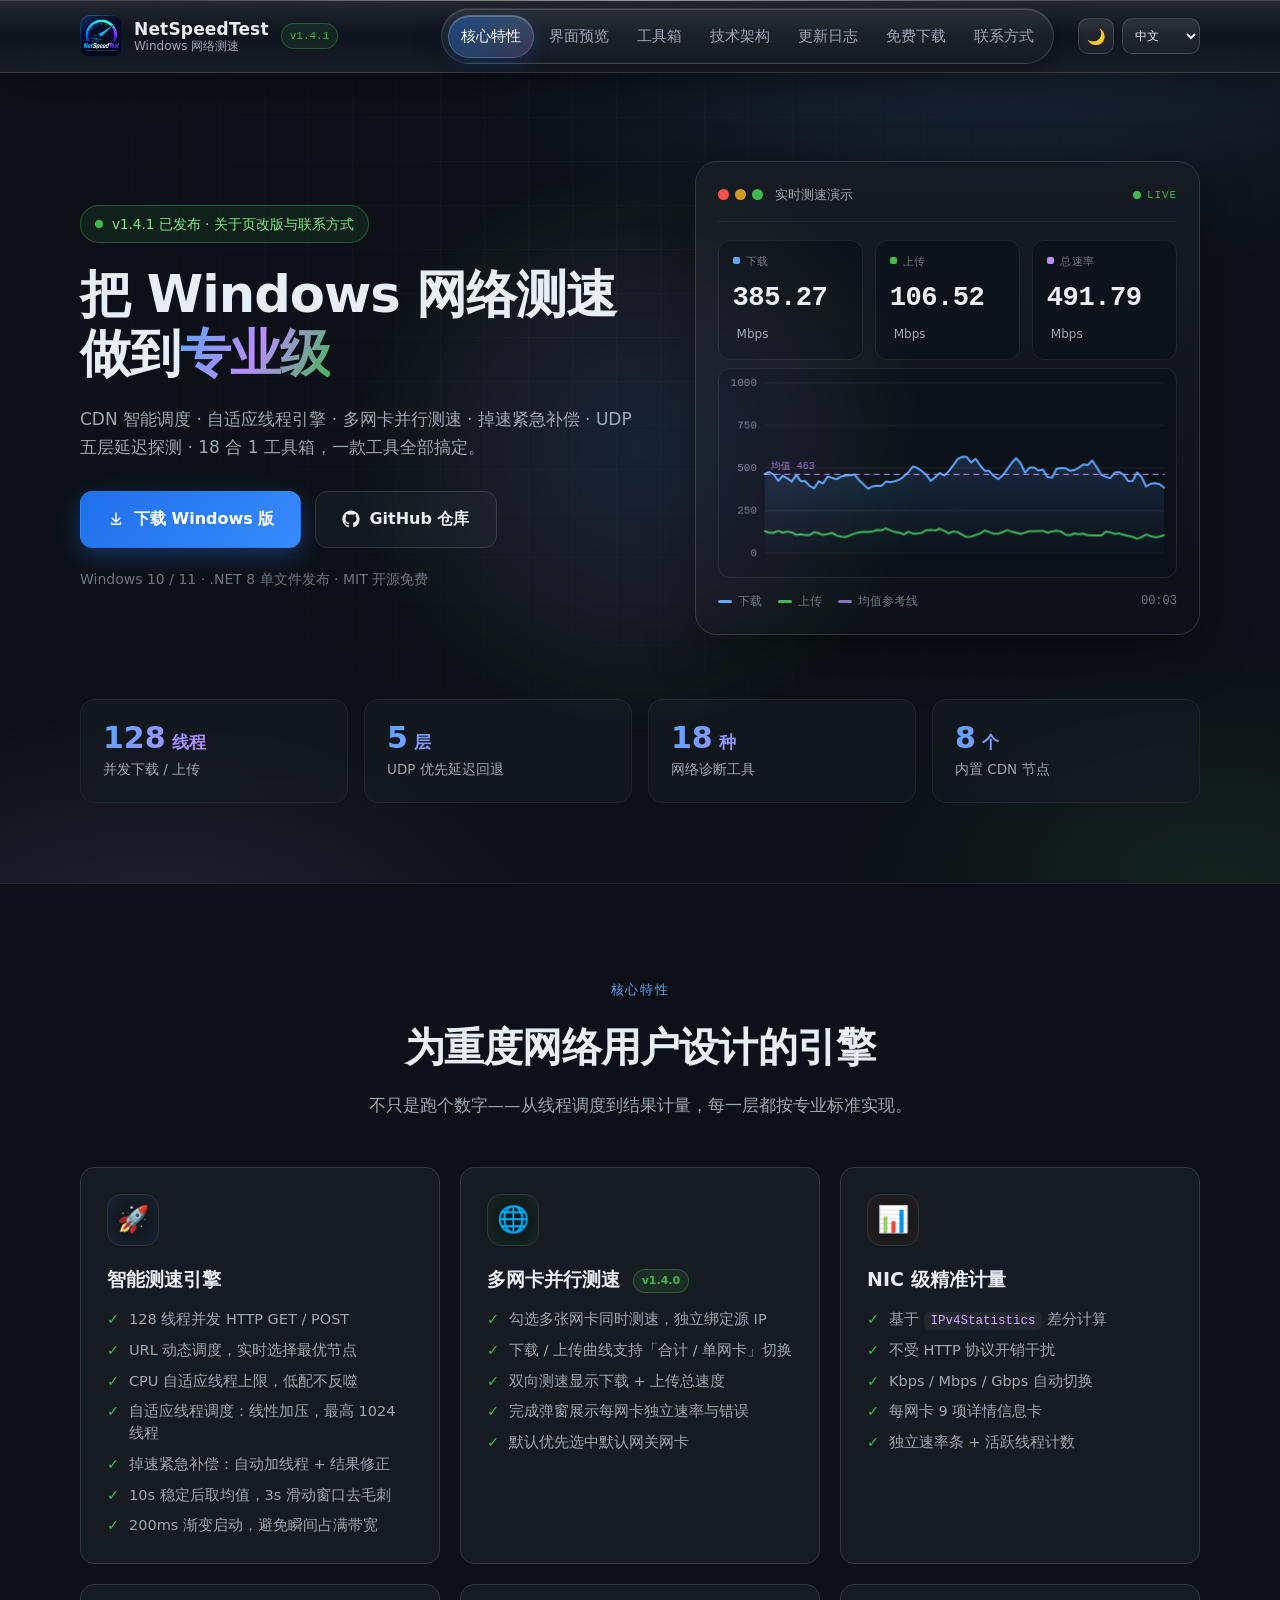
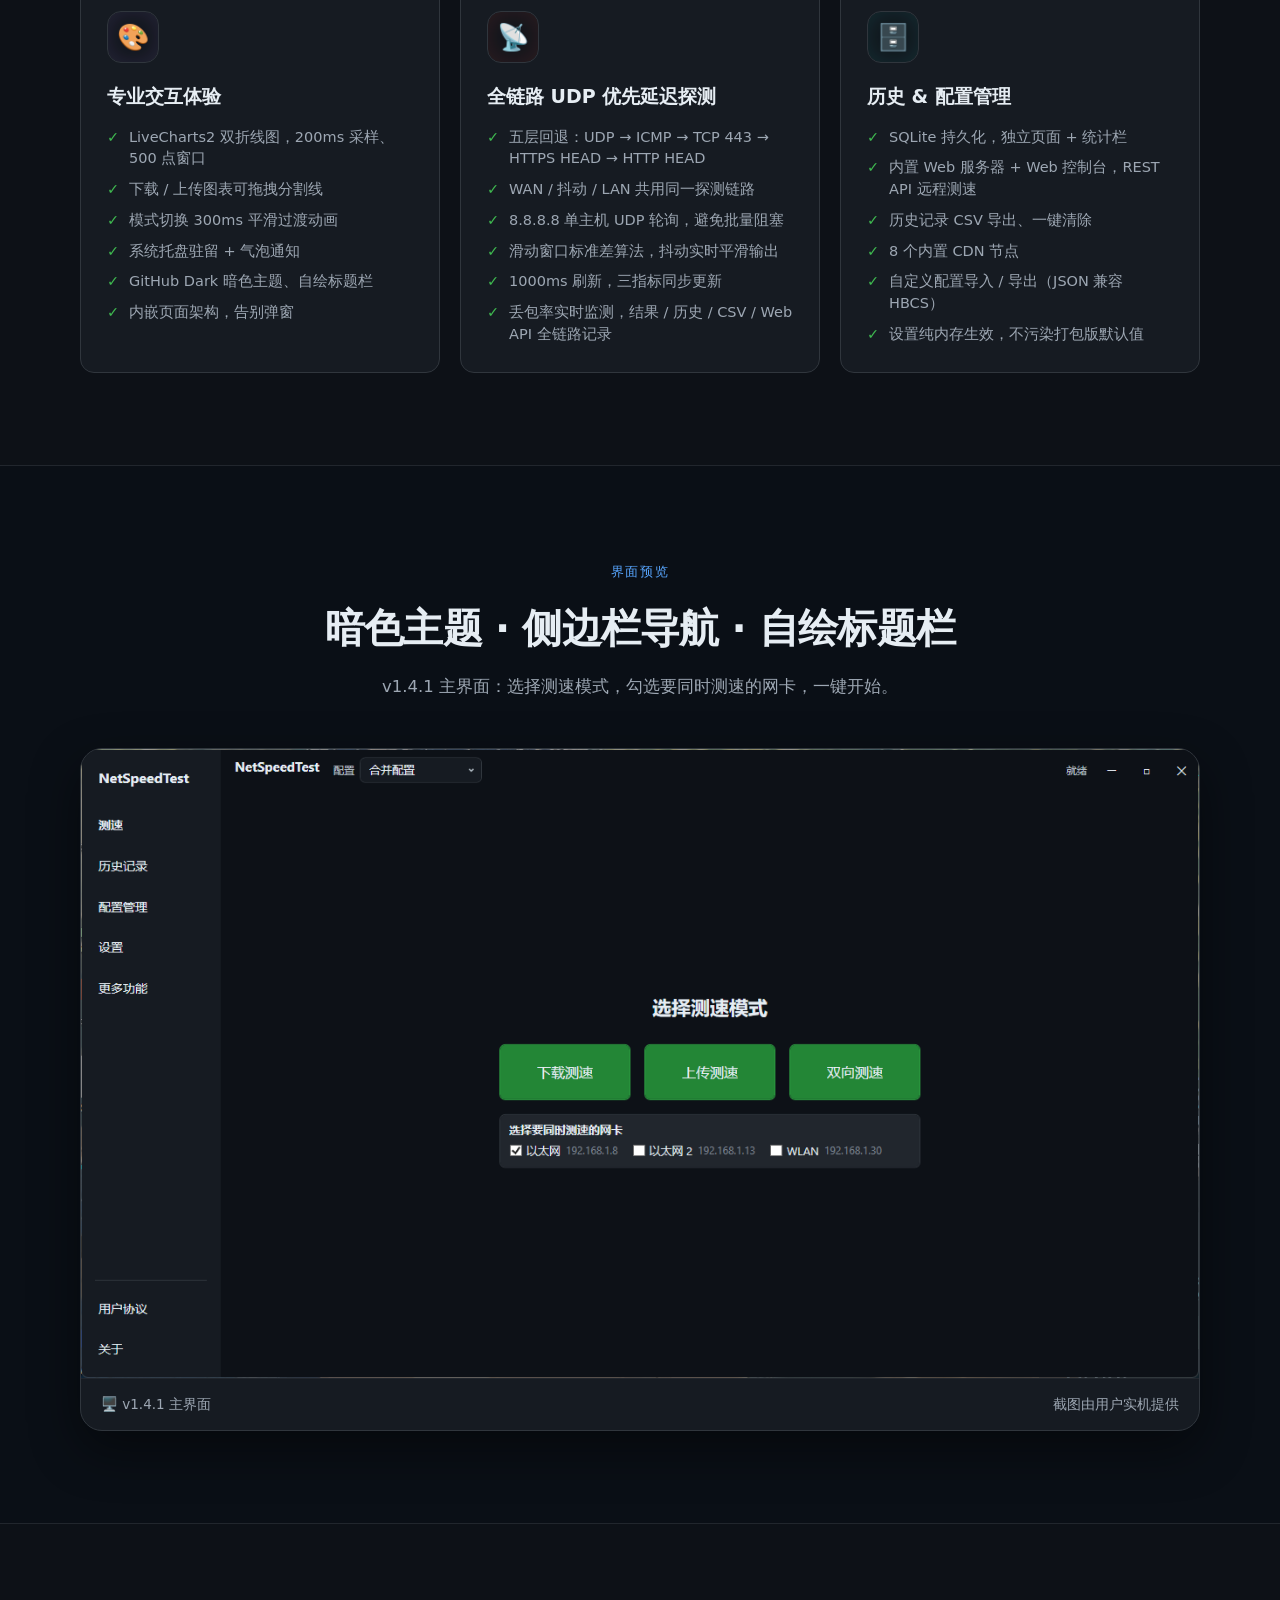
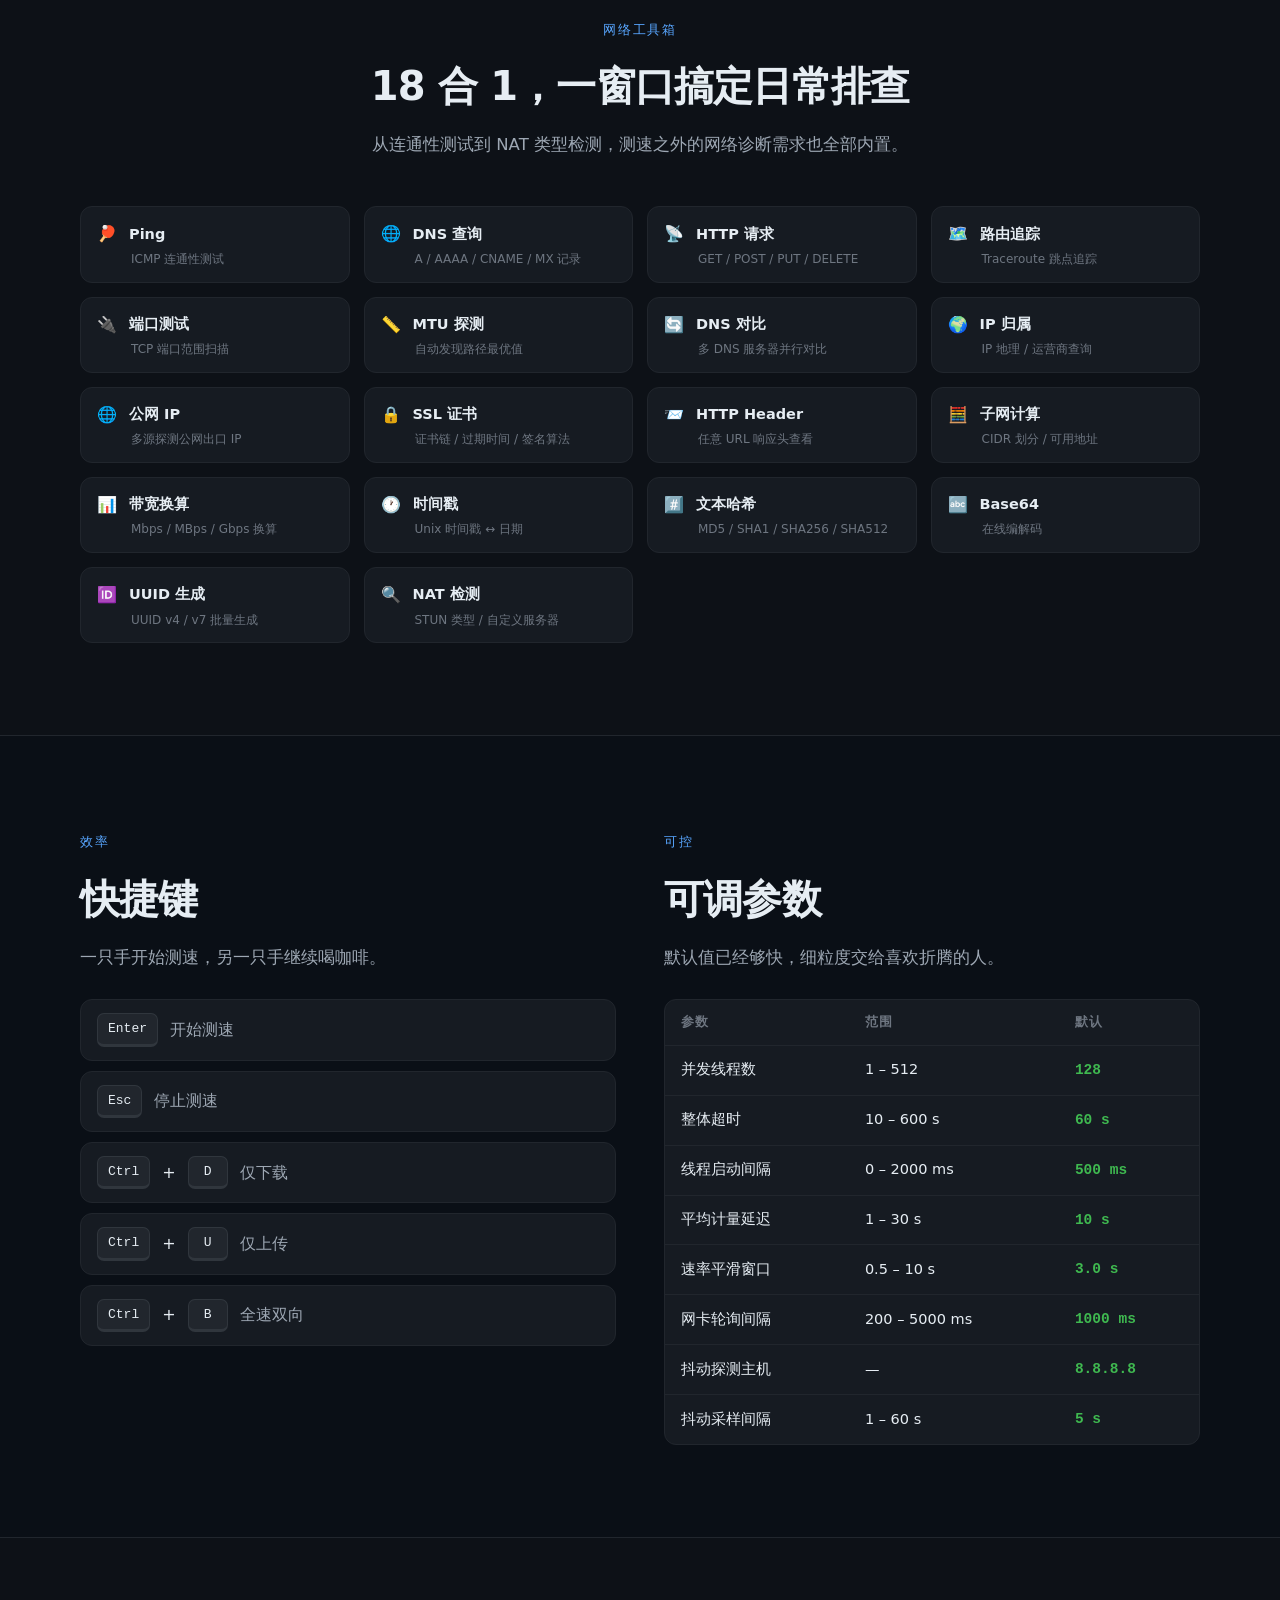
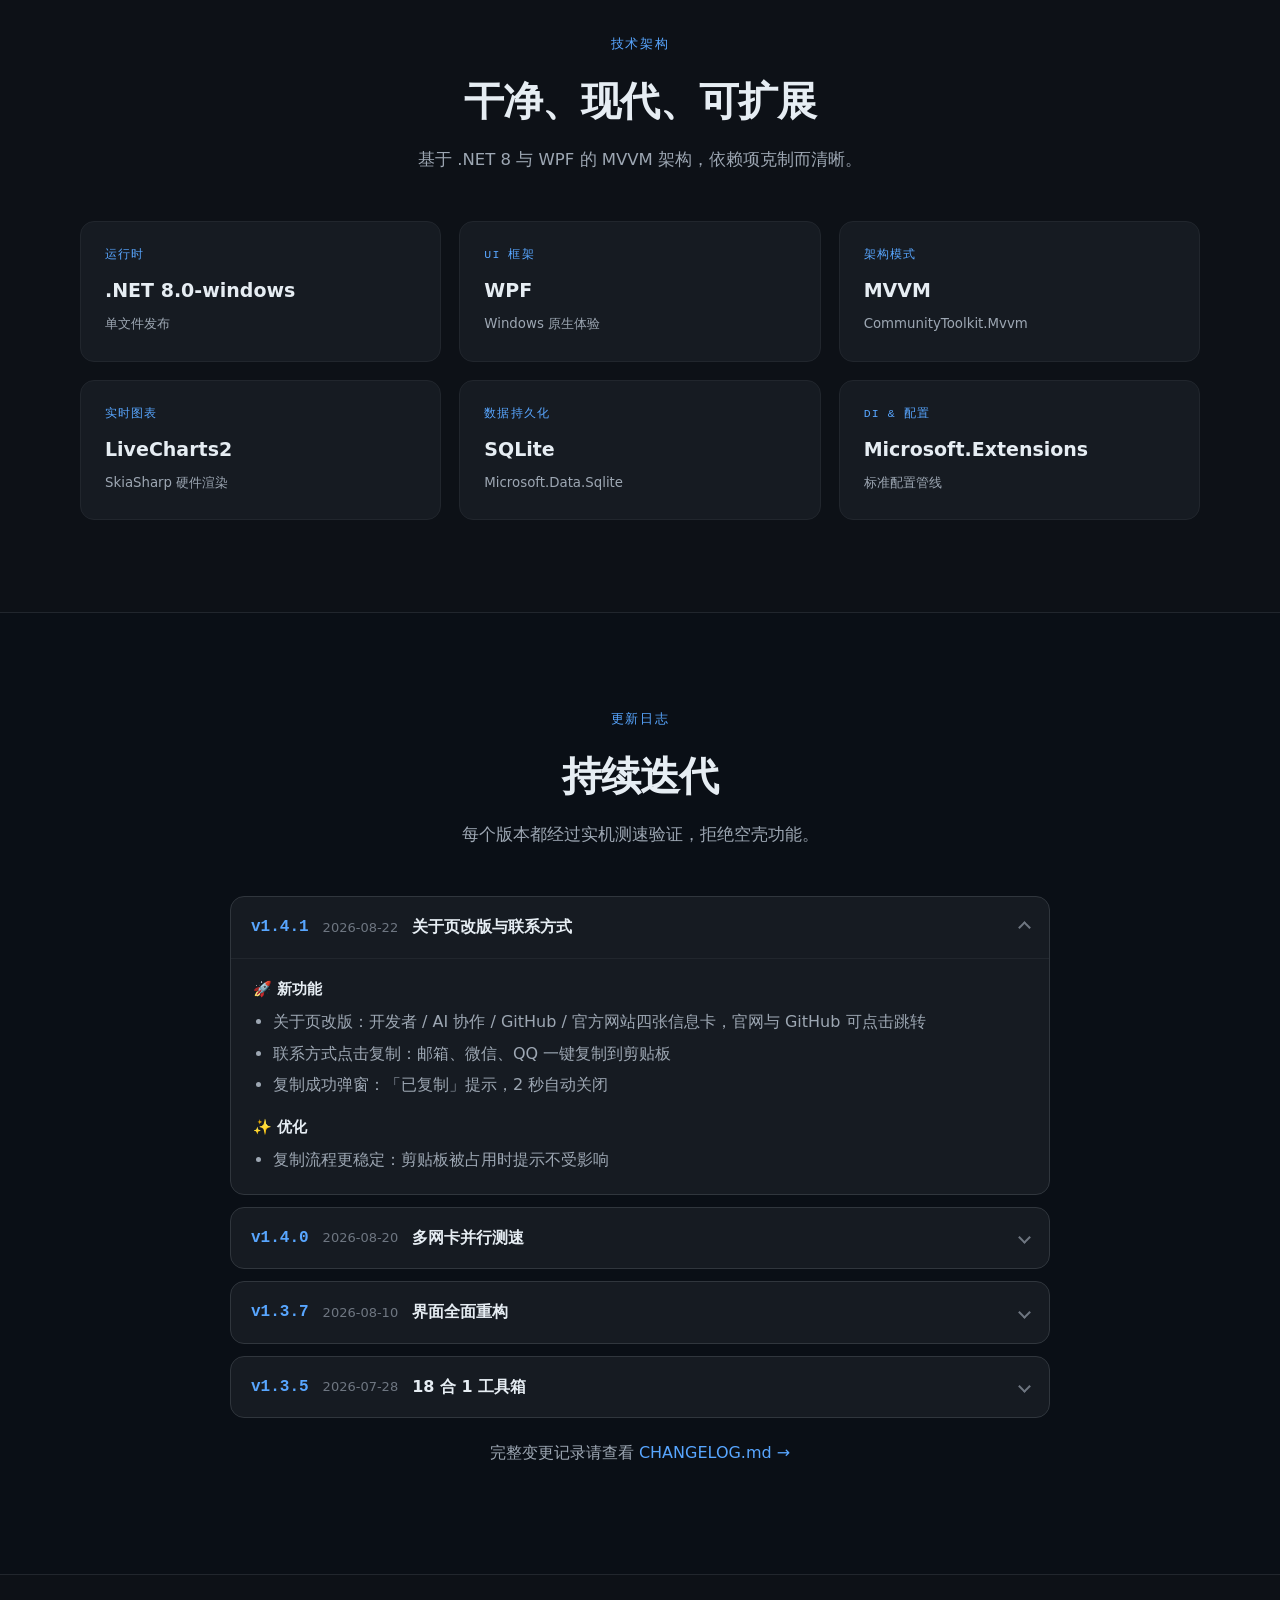
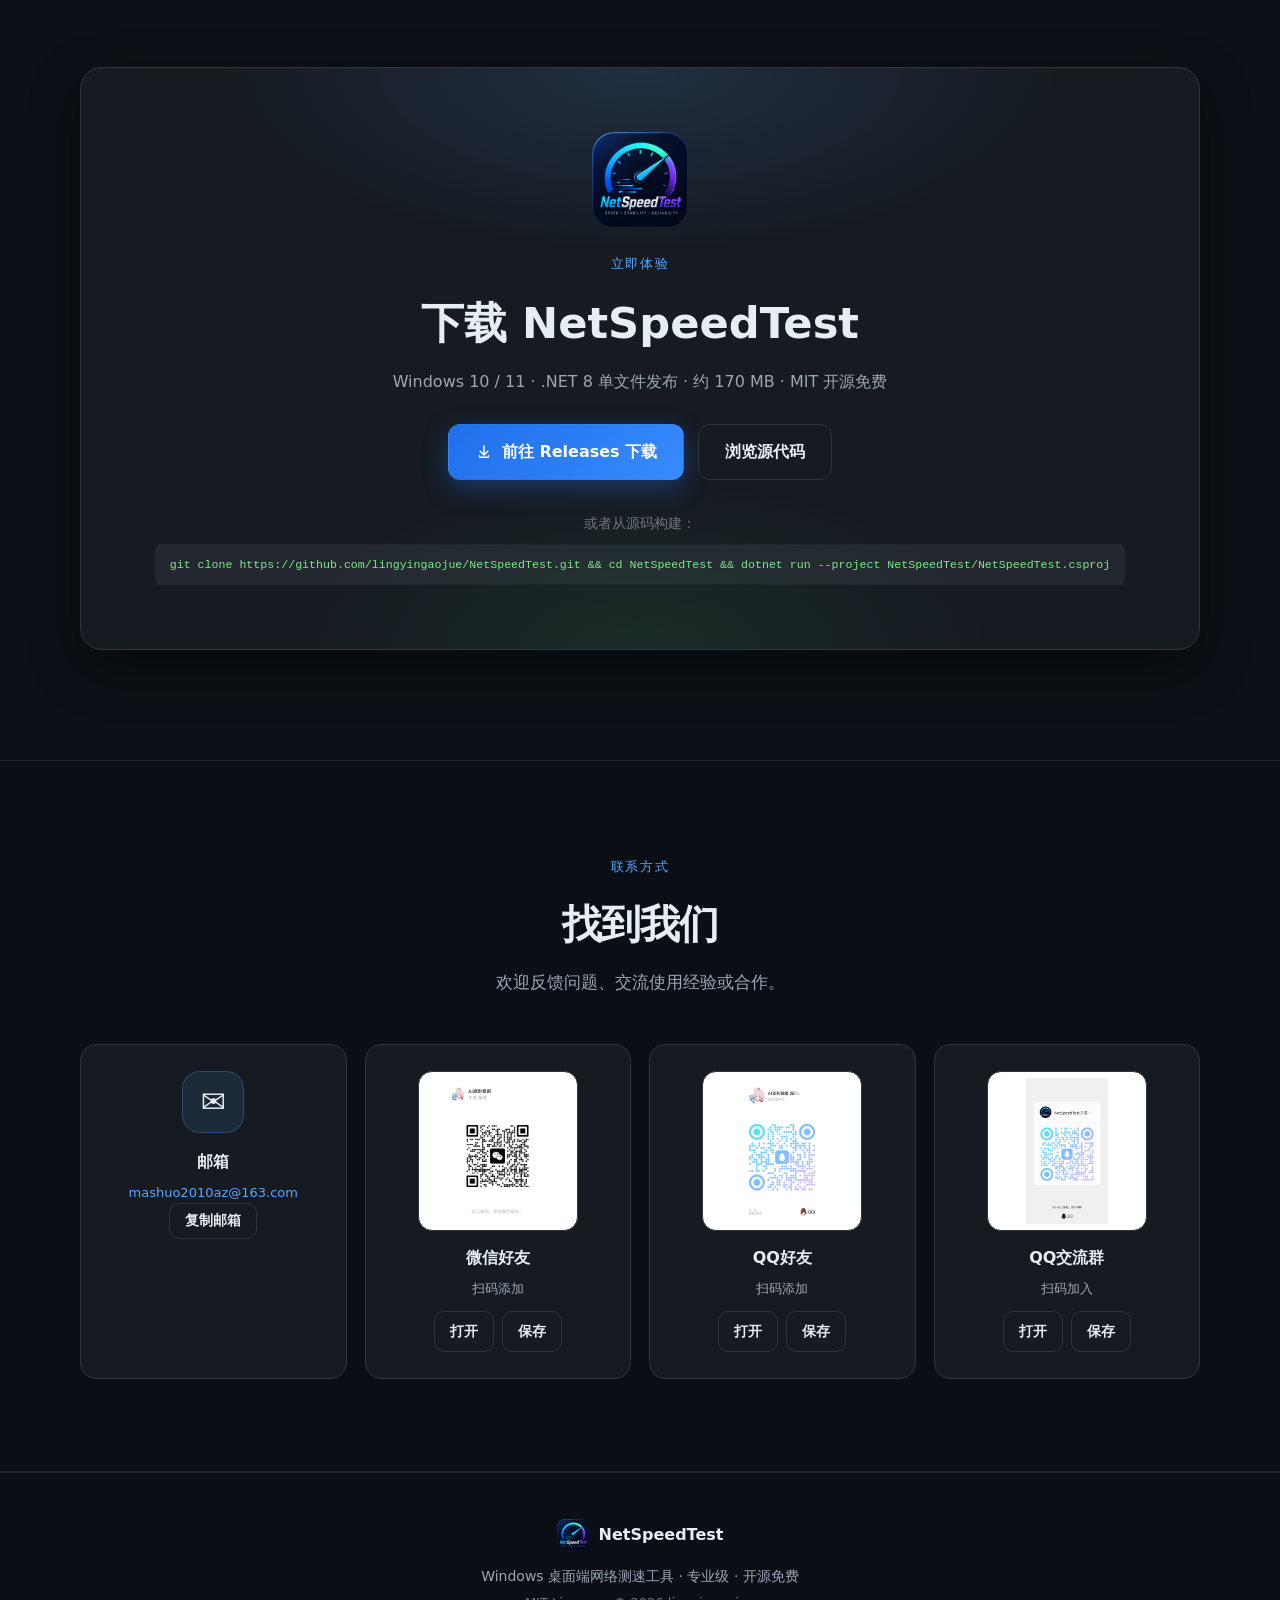
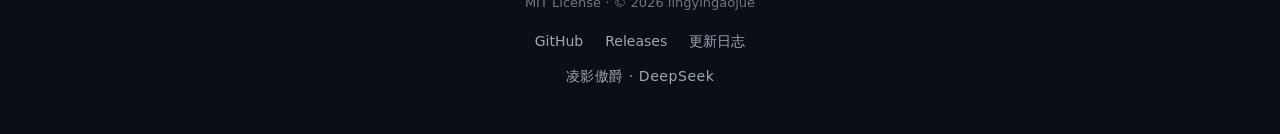
==== commit 7ce79a86: "feat: 官网更新至 v1.4.1，新增主题语言切换与联系方式" ====
--- a/index.html
+++ b/index.html
@@ -26,7 +26,7 @@
           <strong>NetSpeedTest</strong>
           <small>Windows 网络测速</small>
         </span>
-        <span class="version-chip">v1.4.0</span>
+        <span class="version-chip">v1.4.1</span>
       </a>
 
       <button class="nav-toggle" id="navToggle" type="button" aria-label="打开导航菜单" aria-expanded="false" aria-controls="siteNav">
@@ -41,10 +41,19 @@
         <a href="#architecture">技术架构</a>
         <a href="#changelog">更新日志</a>
         <a href="#download">
-          <svg class="icon" viewBox="0 0 24 24" aria-hidden="true"><path d="M12 3a1 1 0 0 1 1 1v9.586l3.293-3.293a1 1 0 1 1 1.414 1.414l-5 5a1 1 0 0 1-1.414 0l-5-5a1 1 0 1 1 1.414-1.414L11 13.586V4a1 1 0 0 1 1-1Z"/><path d="M5 17v1a2 2 0 0 0 2 2h10a2 2 0 0 0 2-2v-1a1 1 0 1 0-2 0v1H7v-1a1 1 0 1 0-2 0Z"/></svg>
-          免费下载
-        </a>
-      </nav>
+            <svg class="icon" viewBox="0 0 24 24" aria-hidden="true"><path d="M12 3a1 1 0 0 1 1 1v9.586l3.293-3.293a1 1 0 1 1 1.414 1.414l-5 5a1 1 0 0 1-1.414 0l-5-5a1 1 0 1 1 1.414-1.414L11 13.586V4a1 1 0 0 1 1-1Z"/><path d="M5 17v1a2 2 0 0 0 2 2h10a2 2 0 0 0 2-2v-1a1 1 0 1 0-2 0v1H7v-1a1 1 0 1 0-2 0Z"/></svg>
+            免费下载
+          </a>
+          <a href="#contact">联系方式</a>
+        </nav>
+
+      <div class="header-tools">
+        <button class="theme-toggle" id="siteThemeToggle" type="button" aria-label="切换主题">🌙</button>
+        <select class="lang-switch" id="siteLangSwitch" aria-label="语言 / Language">
+          <option value="zh">中文</option>
+          <option value="en">English</option>
+        </select>
+      </div>
     </div>
   </header>
 
@@ -56,7 +65,7 @@
         <div class="hero-copy">
           <div class="hero-badge">
             <span class="pulse-dot"></span>
-            v1.4.0 已发布 · 多网卡并行测速
+            v1.4.1 已发布 · 关于页改版与联系方式
           </div>
           <h1>把 Windows 网络测速<br />做到<span class="gradient-text">专业级</span></h1>
           <p class="hero-subtitle">
@@ -148,6 +157,7 @@
               <li>128 线程并发 HTTP GET / POST</li>
               <li>URL 动态调度，实时选择最优节点</li>
               <li>CPU 自适应线程上限，低配不反噬</li>
+                <li>自适应线程调度：线性加压，最高 1024 线程</li>
               <li>掉速紧急补偿：自动加线程 + 结果修正</li>
               <li>10s 稳定后取均值，3s 滑动窗口去毛刺</li>
               <li>200ms 渐变启动，避免瞬间占满带宽</li>
@@ -200,6 +210,7 @@
               <li>8.8.8.8 单主机 UDP 轮询，避免批量阻塞</li>
               <li>滑动窗口标准差算法，抖动实时平滑输出</li>
               <li>1000ms 刷新，三指标同步更新</li>
+                <li>丢包率实时监测，结果 / 历史 / CSV / Web API 全链路记录</li>
             </ul>
           </article>
 
@@ -208,6 +219,7 @@
             <h3>历史 &amp; 配置管理</h3>
             <ul class="check-list">
               <li>SQLite 持久化，独立页面 + 统计栏</li>
+                <li>内置 Web 服务器 + Web 控制台，REST API 远程测速</li>
               <li>历史记录 CSV 导出、一键清除</li>
               <li>8 个内置 CDN 节点</li>
               <li>自定义配置导入 / 导出（JSON 兼容 HBCS）</li>
@@ -224,12 +236,12 @@
         <div class="section-head">
           <span class="section-kicker">界面预览</span>
           <h2>暗色主题 · 侧边栏导航 · 自绘标题栏</h2>
-          <p>v1.4.0 主界面：选择测速模式，勾选要同时测速的网卡，一键开始。</p>
+          <p>v1.4.1 主界面：选择测速模式，勾选要同时测速的网卡，一键开始。</p>
         </div>
         <div class="screenshot-frame reveal">
-          <img src="assets/screenshot.png" alt="NetSpeedTest v1.4.0 主界面截图" width="1280" height="720" loading="lazy" />
+          <img src="assets/screenshot.png" alt="NetSpeedTest v1.4.1 主界面截图" width="1280" height="720" loading="lazy" />
           <div class="screenshot-caption">
-            <span>🖥️ v1.4.0 主界面</span>
+            <span>🖥️ v1.4.1 主界面</span>
             <span>截图由用户实机提供</span>
           </div>
         </div>
@@ -366,6 +378,26 @@
 
         <div class="changelog">
           <details class="changelog-item" open>
+              <summary>
+                <span class="version-tag">v1.4.1</span>
+                <span class="version-date">2026-08-22</span>
+                <span class="version-title">关于页改版与联系方式</span>
+                <span class="chevron" aria-hidden="true"></span>
+              </summary>
+              <div class="changelog-body">
+                <h4>🚀 新功能</h4>
+                <ul>
+                  <li>关于页改版：开发者 / AI 协作 / GitHub / 官方网站四张信息卡，官网与 GitHub 可点击跳转</li>
+                  <li>联系方式点击复制：邮箱、微信、QQ 一键复制到剪贴板</li>
+                  <li>复制成功弹窗：「已复制」提示，2 秒自动关闭</li>
+                </ul>
+                <h4>✨ 优化</h4>
+                <ul>
+                  <li>复制流程更稳定：剪贴板被占用时提示不受影响</li>
+                </ul>
+              </div>
+            </details>
+            <details class="changelog-item">
             <summary>
               <span class="version-tag">v1.4.0</span>
               <span class="version-date">2026-08-20</span>
@@ -460,21 +492,73 @@
     </section>
   </main>
 
-  <footer class="site-footer">
-    <div class="container footer-inner">
-      <div class="footer-brand">
-        <img src="NetSpeedTest/Resources/app.png" alt="" width="32" height="32" />
-        <strong>NetSpeedTest</strong>
-      </div>
-      <p>Windows 桌面端网络测速工具 · 专业级 · 开源免费</p>
-      <p class="footer-meta">MIT License · © <span id="year">2026</span> lingyingaojue</p>
-      <div class="footer-links">
-        <a href="https://github.com/lingyingaojue/NetSpeedTest">GitHub</a>
-        <a href="https://github.com/lingyingaojue/NetSpeedTest/releases">Releases</a>
-        <a href="https://github.com/lingyingaojue/NetSpeedTest/blob/main/CHANGELOG.md">更新日志</a>
-      </div>
-    </div>
-  </footer>
+  <section class="section section-alt" id="contact">
+      <div class="container">
+        <div class="section-head">
+          <span class="section-kicker">联系方式</span>
+          <h2>找到我们</h2>
+          <p>欢迎反馈问题、交流使用经验或合作。</p>
+        </div>
+                  <div class="contact-grid">
+            <div class="contact-card reveal">
+              <span class="contact-icon">✉️</span>
+              <h3>邮箱</h3>
+              <p><a href="mailto:mashuo2010az@163.com">mashuo2010az@163.com</a></p>
+              <button class="btn btn-ghost btn-sm" type="button" id="copyEmailBtn">复制邮箱</button>
+            </div>
+            <div class="contact-card reveal">
+              <a class="qr-link" href="assets/contact/wechat.png" target="_blank" rel="noreferrer">
+                <img src="assets/contact/wechat.png" alt="微信好友二维码" loading="lazy" />
+              </a>
+              <h3>微信好友</h3>
+              <p>扫码添加</p>
+              <div class="contact-actions">
+                <a class="btn btn-ghost btn-sm" href="assets/contact/wechat.png" target="_blank" rel="noreferrer">打开</a>
+                <a class="btn btn-ghost btn-sm" href="assets/contact/wechat.png" download="微信好友二维码.png">保存</a>
+              </div>
+            </div>
+            <div class="contact-card reveal">
+              <a class="qr-link" href="assets/contact/qq-friend.png" target="_blank" rel="noreferrer">
+                <img src="assets/contact/qq-friend.png" alt="QQ好友二维码" loading="lazy" />
+              </a>
+              <h3>QQ好友</h3>
+              <p>扫码添加</p>
+              <div class="contact-actions">
+                <a class="btn btn-ghost btn-sm" href="assets/contact/qq-friend.png" target="_blank" rel="noreferrer">打开</a>
+                <a class="btn btn-ghost btn-sm" href="assets/contact/qq-friend.png" download="QQ好友二维码.png">保存</a>
+              </div>
+            </div>
+            <div class="contact-card reveal">
+              <a class="qr-link" href="assets/contact/qq-group.jpg" target="_blank" rel="noreferrer">
+                <img src="assets/contact/qq-group.jpg" alt="QQ交流群二维码" loading="lazy" />
+              </a>
+              <h3>QQ交流群</h3>
+              <p>扫码加入</p>
+              <div class="contact-actions">
+                <a class="btn btn-ghost btn-sm" href="assets/contact/qq-group.jpg" target="_blank" rel="noreferrer">打开</a>
+                <a class="btn btn-ghost btn-sm" href="assets/contact/qq-group.jpg" download="QQ交流群二维码.jpg">保存</a>
+              </div>
+            </div>
+          </div>
+        </div>
+      </section>
+
+    <footer class="site-footer">
+      <div class="container footer-inner">
+        <div class="footer-brand">
+          <img src="NetSpeedTest/Resources/app.png" alt="" width="32" height="32" />
+          <strong>NetSpeedTest</strong>
+        </div>
+        <p>Windows 桌面端网络测速工具 · 专业级 · 开源免费</p>
+        <p class="footer-meta">MIT License · © <span id="year">2026</span> lingyingaojue</p>
+        <div class="footer-links">
+          <a href="https://github.com/lingyingaojue/NetSpeedTest">GitHub</a>
+          <a href="https://github.com/lingyingaojue/NetSpeedTest/releases">Releases</a>
+          <a href="https://github.com/lingyingaojue/NetSpeedTest/blob/main/CHANGELOG.md">更新日志</a>
+        </div>
+        <p class="footer-credit">凌影傲爵 · DeepSeek</p>
+      </div>
+    </footer>
 
   <script src="assets/site.js"></script>
 </body>
--- a/assets/site.css
+++ b/assets/site.css
@@ -244,6 +244,7 @@
 .site-nav {
   position: relative;
   display: flex;
+  margin-left: auto;
   align-items: center;
   gap: 2px;
   padding: 6px;
@@ -1291,6 +1292,10 @@
 
   .nav-toggle {
     display: flex;
+  }
+
+  .header-tools {
+    margin-left: auto;
   }
 
   .site-nav {
@@ -1449,3 +1454,348 @@
     word-break: break-all;
   }
 }
+
+/* ---------------- 顶栏主题/语言控件 ---------------- */
+.header-tools {
+  display: flex;
+  align-items: center;
+  gap: 8px;
+}
+
+.theme-toggle,
+.lang-switch {
+  height: 36px;
+  border-radius: 10px;
+  border: 1px solid rgba(255, 255, 255, 0.14);
+  background: linear-gradient(180deg, rgba(255, 255, 255, 0.1), rgba(255, 255, 255, 0.03)), rgba(22, 27, 34, 0.5);
+  color: var(--text);
+  cursor: pointer;
+}
+
+.theme-toggle {
+  width: 36px;
+  font-size: 15px;
+  line-height: 1;
+}
+
+.lang-switch {
+  padding: 0 8px;
+  font-size: 12px;
+  outline: none;
+}
+
+.lang-switch option {
+  background: #161b22;
+  color: #e6edf3;
+}
+
+.theme-toggle:hover,
+.lang-switch:hover {
+  border-color: rgba(88, 166, 255, 0.6);
+}
+
+/* ---------------- 亮色主题 ---------------- */
+html.light {
+  --bg: #f2f5f9;
+  --bg-elevated: #ffffff;
+  --bg-subtle: #eef2f7;
+  --border: #d5dce5;
+  --border-muted: #e3e8ef;
+  --text: #1f242b;
+  --text-muted: #596273;
+  --text-faint: #8993a0;
+  --shadow: 0 18px 50px rgba(30, 45, 70, 0.14);
+}
+
+html.light body {
+  background:
+    radial-gradient(900px 420px at 80% -10%, rgba(88, 166, 255, 0.2), transparent 60%),
+    radial-gradient(700px 400px at 5% 110%, rgba(188, 140, 255, 0.16), transparent 60%),
+    var(--bg);
+}
+
+html.light .site-header {
+  background: linear-gradient(180deg, rgba(255, 255, 255, 0.88), rgba(255, 255, 255, 0.62));
+  border-bottom-color: rgba(15, 25, 45, 0.1);
+  box-shadow: inset 0 1px 0 rgba(255, 255, 255, 0.9), 0 12px 32px rgba(30, 45, 70, 0.08);
+}
+
+html.light .site-header.scrolled {
+  background: linear-gradient(180deg, rgba(255, 255, 255, 0.94), rgba(255, 255, 255, 0.82));
+}
+
+html.light .site-nav {
+  background: linear-gradient(180deg, rgba(255, 255, 255, 0.9), rgba(255, 255, 255, 0.72));
+  border-color: rgba(15, 25, 45, 0.12);
+  box-shadow: inset 0 1px 0 rgba(255, 255, 255, 0.95), 0 10px 28px rgba(30, 45, 70, 0.1);
+}
+
+html.light .site-nav a:not(.btn):hover {
+  background: rgba(15, 25, 45, 0.06);
+}
+
+html.light .site-nav a:not(.btn).active {
+  color: #0b5dd6;
+}
+
+html.light .nav-indicator {
+  background: linear-gradient(135deg, rgba(31, 111, 235, 0.2), rgba(88, 166, 255, 0.14) 55%, rgba(188, 140, 255, 0.12));
+  border-color: rgba(31, 111, 235, 0.28);
+  box-shadow: inset 0 1px 0 rgba(255, 255, 255, 0.7), 0 6px 18px rgba(31, 111, 235, 0.14);
+}
+
+html.light .theme-toggle,
+html.light .lang-switch,
+html.light .nav-toggle {
+  background: linear-gradient(180deg, rgba(255, 255, 255, 0.9), rgba(255, 255, 255, 0.7));
+  border-color: rgba(15, 25, 45, 0.14);
+  color: var(--text);
+}
+
+html.light .lang-switch option {
+  background: #ffffff;
+  color: #1f242b;
+}
+
+html.light .btn-ghost {
+  background: rgba(255, 255, 255, 0.75);
+  border-color: rgba(15, 25, 45, 0.16);
+  color: var(--text);
+}
+
+html.light .btn-ghost:hover {
+  border-color: rgba(31, 111, 235, 0.5);
+  background: #ffffff;
+}
+
+html.light .hero-bg {
+  background:
+    radial-gradient(900px 480px at 78% -10%, rgba(88, 166, 255, 0.2), transparent 62%),
+    radial-gradient(700px 420px at 12% 110%, rgba(188, 140, 255, 0.17), transparent 60%),
+    radial-gradient(620px 380px at 95% 100%, rgba(63, 185, 80, 0.12), transparent 60%);
+}
+
+html.light .hero-bg::after {
+  background-image:
+    linear-gradient(rgba(120, 135, 155, 0.18) 1px, transparent 1px),
+    linear-gradient(90deg, rgba(120, 135, 155, 0.18) 1px, transparent 1px);
+}
+
+html.light .hero-badge {
+  background: rgba(63, 185, 80, 0.1);
+  border-color: rgba(46, 160, 67, 0.4);
+  color: #1a7f37;
+}
+
+html.light .demo-card {
+  background: linear-gradient(180deg, rgba(255, 255, 255, 0.9), rgba(255, 255, 255, 0.72));
+  border-color: rgba(15, 25, 45, 0.12);
+}
+
+html.light .demo-card-head {
+  border-bottom-color: rgba(15, 25, 45, 0.1);
+}
+
+html.light .demo-value {
+  background: rgba(245, 248, 252, 0.85);
+  border-color: rgba(15, 25, 45, 0.1);
+}
+
+html.light .demo-card canvas {
+  background: rgba(245, 248, 252, 0.75);
+  border-color: rgba(15, 25, 45, 0.1);
+}
+
+html.light .stat-item,
+html.light .feature-card,
+html.light .tool-item,
+html.light .stack-item,
+html.light .key-row,
+html.light .table-wrap,
+html.light .changelog-item,
+html.light .screenshot-frame {
+  background: rgba(255, 255, 255, 0.78);
+  border-color: rgba(15, 25, 45, 0.12);
+}
+
+html.light .feature-card:hover,
+html.light .tool-item:hover,
+html.light .stack-item:hover {
+  border-color: rgba(31, 111, 235, 0.4);
+  box-shadow: 0 18px 44px rgba(30, 45, 70, 0.12);
+}
+
+html.light .tool-item:hover {
+  background: rgba(31, 111, 235, 0.06);
+}
+
+html.light .param-table th,
+html.light .param-table td {
+  border-bottom-color: rgba(15, 25, 45, 0.1);
+}
+
+html.light kbd {
+  background: #ffffff;
+  border-color: rgba(15, 25, 45, 0.16);
+  color: var(--text);
+}
+
+html.light code {
+  background: rgba(31, 111, 235, 0.08);
+  border-color: rgba(31, 111, 235, 0.2);
+  color: #6f42c1;
+}
+
+html.light .download-box {
+  background:
+    radial-gradient(600px 260px at 50% 0%, rgba(88, 166, 255, 0.16), transparent 70%),
+    radial-gradient(500px 240px at 50% 100%, rgba(63, 185, 80, 0.12), transparent 70%),
+    rgba(255, 255, 255, 0.8);
+  border-color: rgba(15, 25, 45, 0.12);
+}
+
+html.light .site-footer {
+  background: rgba(255, 255, 255, 0.6);
+  border-top-color: rgba(15, 25, 45, 0.1);
+}
+
+html.light .cursor-glow {
+  mix-blend-mode: normal;
+  opacity: 0.5;
+}
+
+@media (max-width: 640px) {
+  .lang-switch {
+    max-width: 70px;
+  }
+}
+
+html[lang="en"] .hero h1 {
+  font-size: clamp(1.9rem, 3.6vw, 2.8rem);
+}
+
+/* ---------------- 联系方式 ---------------- */
+.contact-grid {
+  display: grid;
+  grid-template-columns: repeat(4, minmax(0, 1fr));
+  gap: 18px;
+}
+
+.contact-card {
+  display: flex;
+  flex-direction: column;
+  align-items: center;
+  justify-content: flex-start;
+  text-align: center;
+  padding: 26px 16px;
+  background: var(--bg-elevated);
+  border: 1px solid var(--border);
+  border-radius: 16px;
+  color: var(--text);
+  text-decoration: none;
+  transition: transform 0.2s ease, border-color 0.2s ease, box-shadow 0.2s ease;
+}
+
+.contact-card:hover {
+  transform: translateY(-4px);
+  border-color: rgba(88, 166, 255, 0.6);
+  box-shadow: 0 18px 40px rgba(0, 0, 0, 0.3);
+  text-decoration: none;
+}
+
+.contact-icon {
+  display: inline-flex;
+  align-items: center;
+  justify-content: center;
+  width: 62px;
+  height: 62px;
+  font-size: 30px;
+  border-radius: 18px;
+  margin-bottom: 16px;
+  background: rgba(88, 166, 255, 0.1);
+  border: 1px solid rgba(88, 166, 255, 0.25);
+}
+
+.contact-card img {
+  width: 160px;
+  height: 160px;
+  object-fit: contain;
+  background: #ffffff;
+  border: 1px solid var(--border);
+  border-radius: 14px;
+  padding: 6px;
+  margin-bottom: 14px;
+}
+
+.contact-card h3 {
+  margin: 0 0 6px;
+  font-size: 16px;
+}
+
+.contact-card p {
+  margin: 0;
+  color: var(--text-muted);
+  font-size: 13px;
+  word-break: break-all;
+}
+
+@media (max-width: 960px) {
+  .contact-grid {
+    grid-template-columns: repeat(2, minmax(0, 1fr));
+  }
+}
+
+@media (max-width: 560px) {
+  .contact-grid {
+    grid-template-columns: 1fr;
+  }
+}
+
+html.light .contact-card {
+  background: rgba(255, 255, 255, 0.8);
+  border-color: rgba(15, 25, 45, 0.12);
+}
+
+html.light .contact-card:hover {
+  border-color: rgba(31, 111, 235, 0.4);
+  box-shadow: 0 18px 40px rgba(30, 45, 70, 0.12);
+}
+
+/* ---------------- 联系方式交互 ---------------- */
+.qr-link {
+  display: block;
+  border-radius: 14px;
+  overflow: hidden;
+}
+
+.qr-link img {
+  transition: transform 0.22s ease, box-shadow 0.22s ease;
+}
+
+.qr-link:hover img {
+  transform: scale(1.04);
+  box-shadow: 0 12px 28px rgba(0, 0, 0, 0.28);
+}
+
+.contact-actions {
+  display: flex;
+  justify-content: center;
+  gap: 8px;
+  margin-top: 12px;
+}
+
+.contact-card p a {
+  color: var(--blue);
+  text-decoration: none;
+}
+
+.contact-card p a:hover {
+  text-decoration: underline;
+}
+
+.footer-credit {
+  margin: 12px 0 0 !important;
+  color: var(--text-faint);
+  font-size: 12px;
+  letter-spacing: 0.04em;
+}
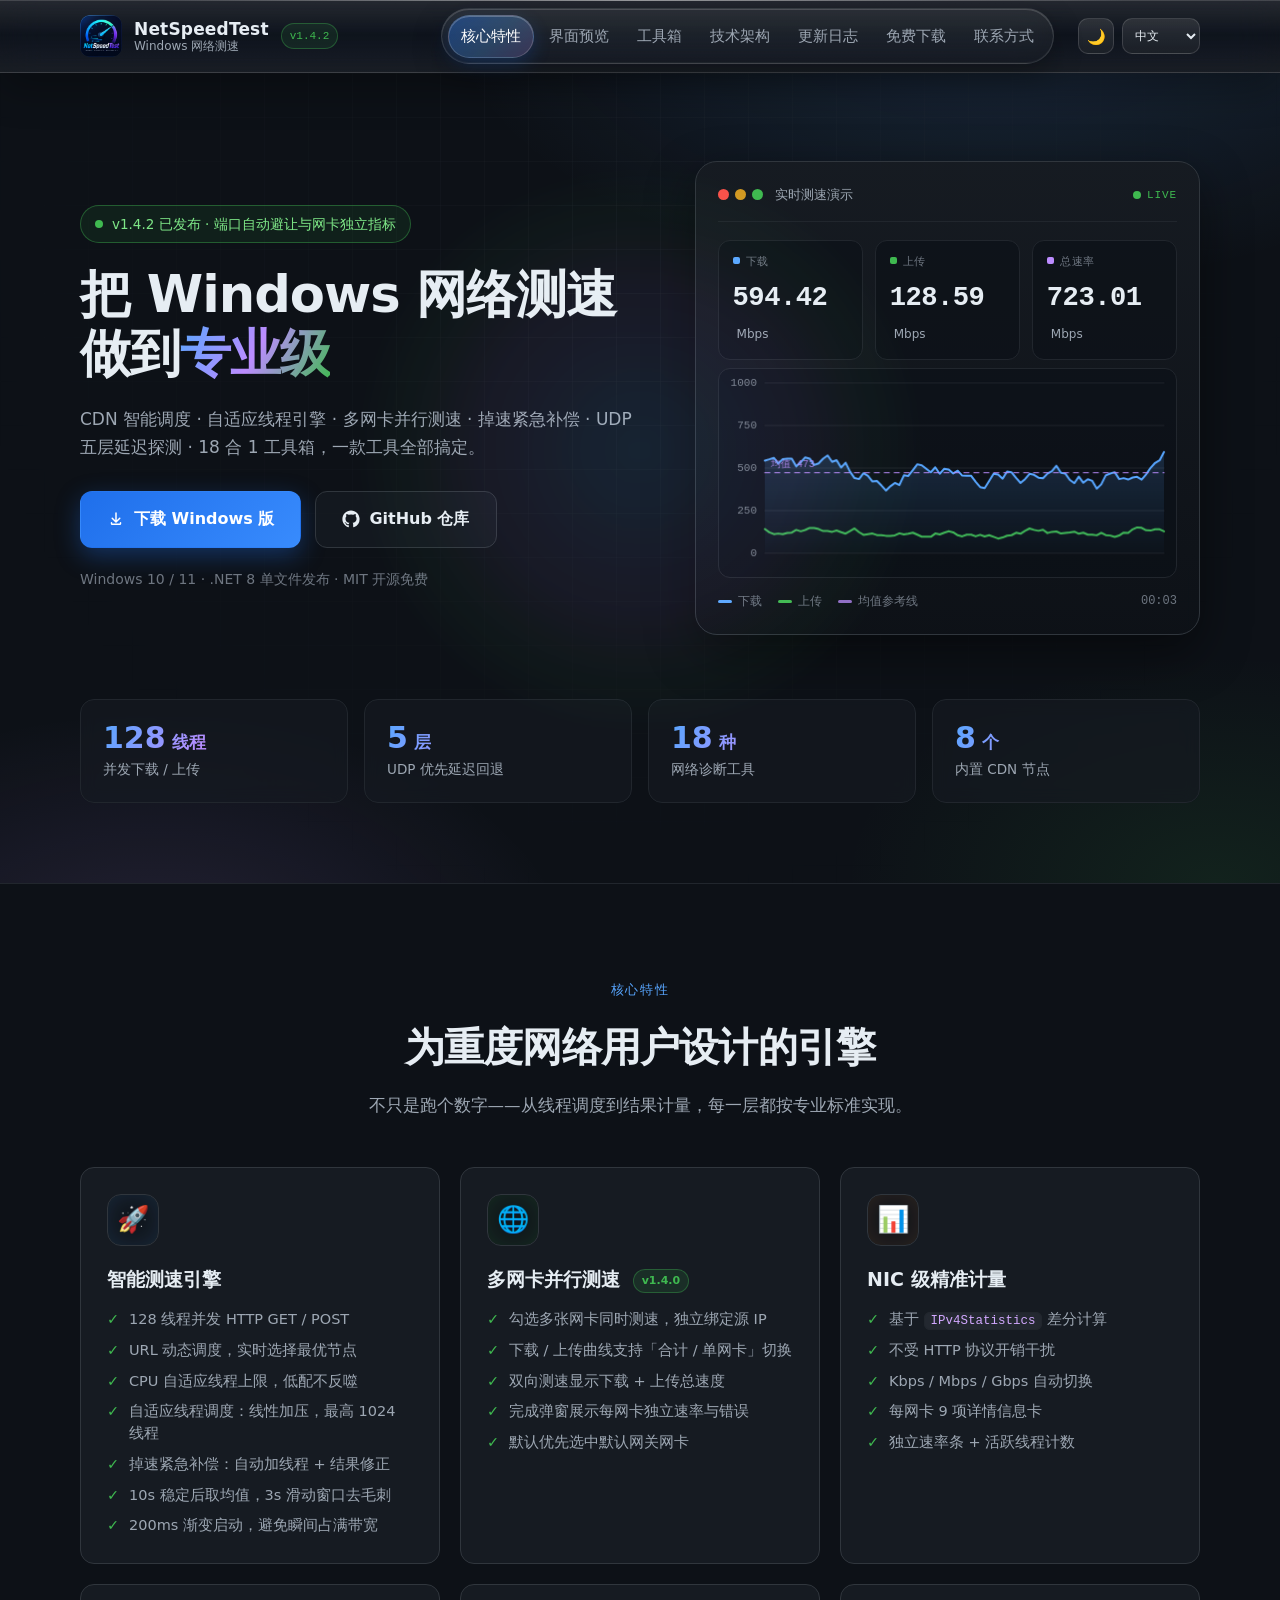
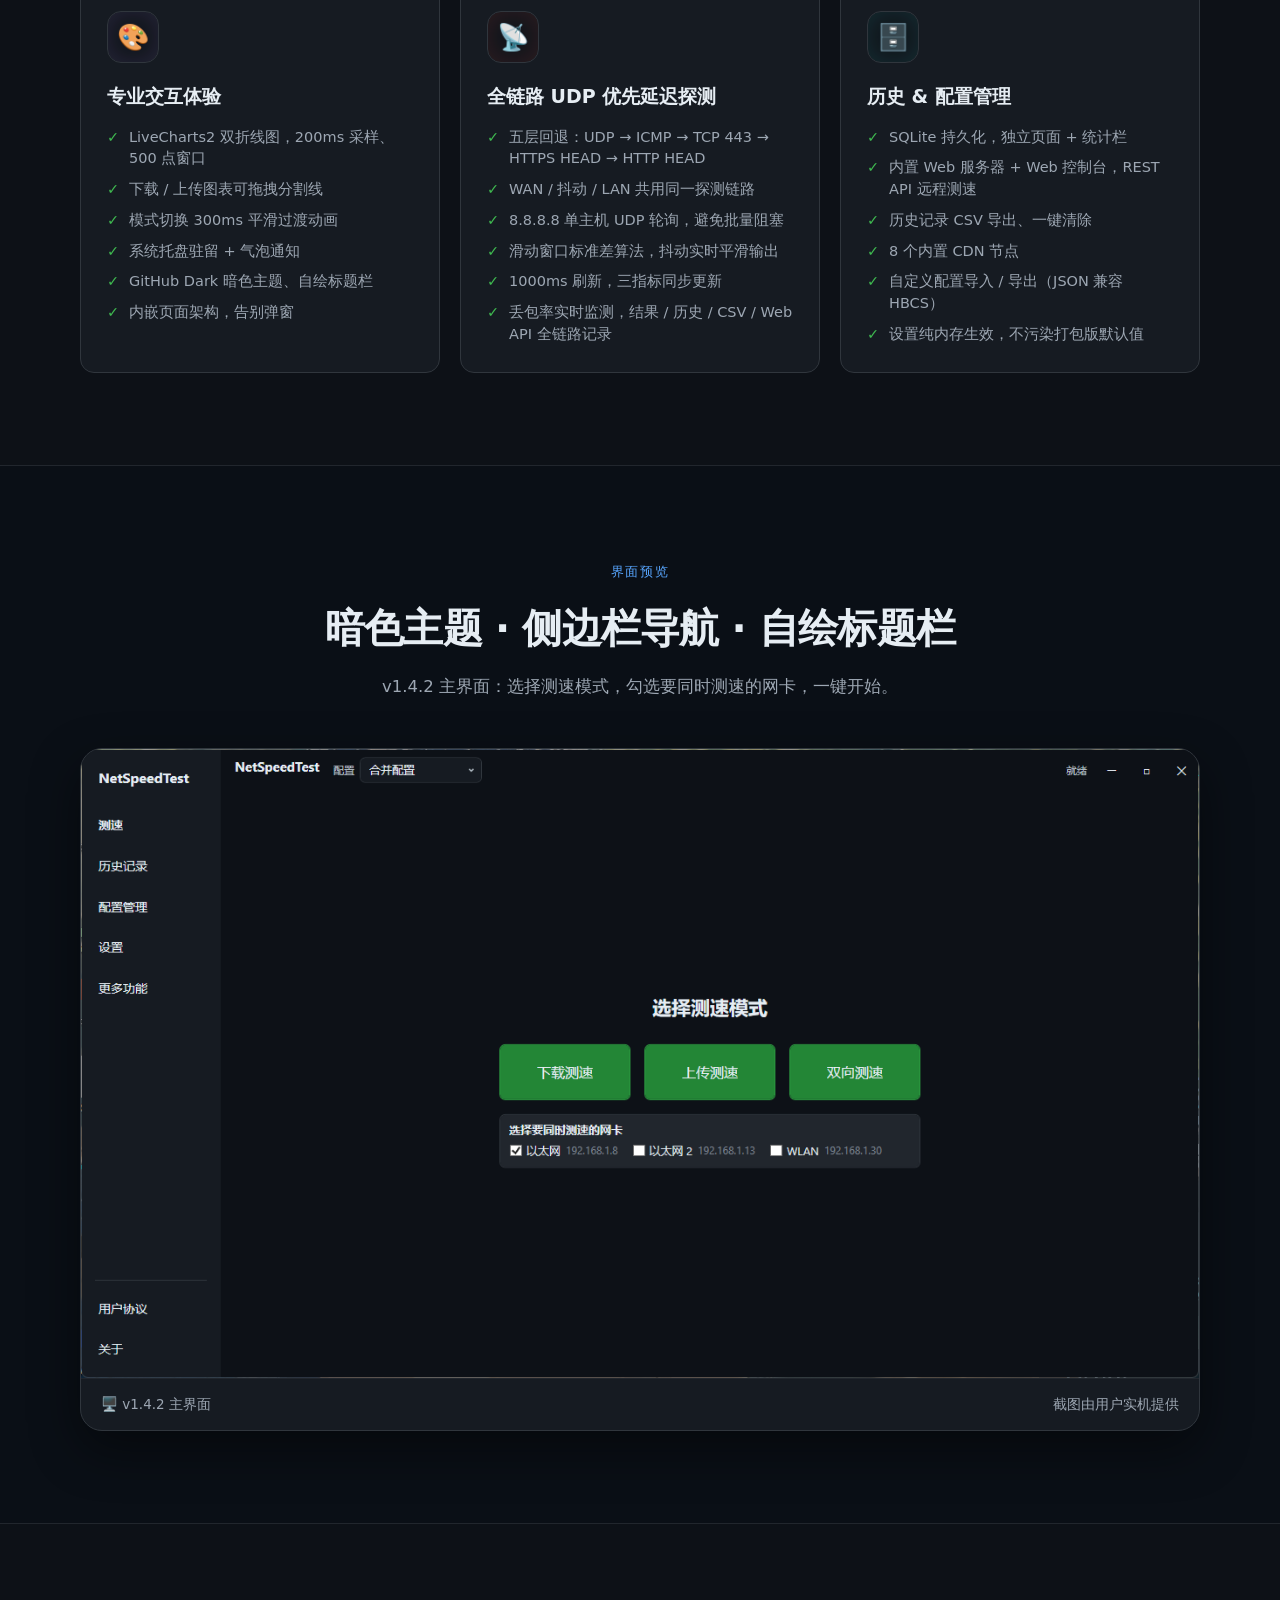
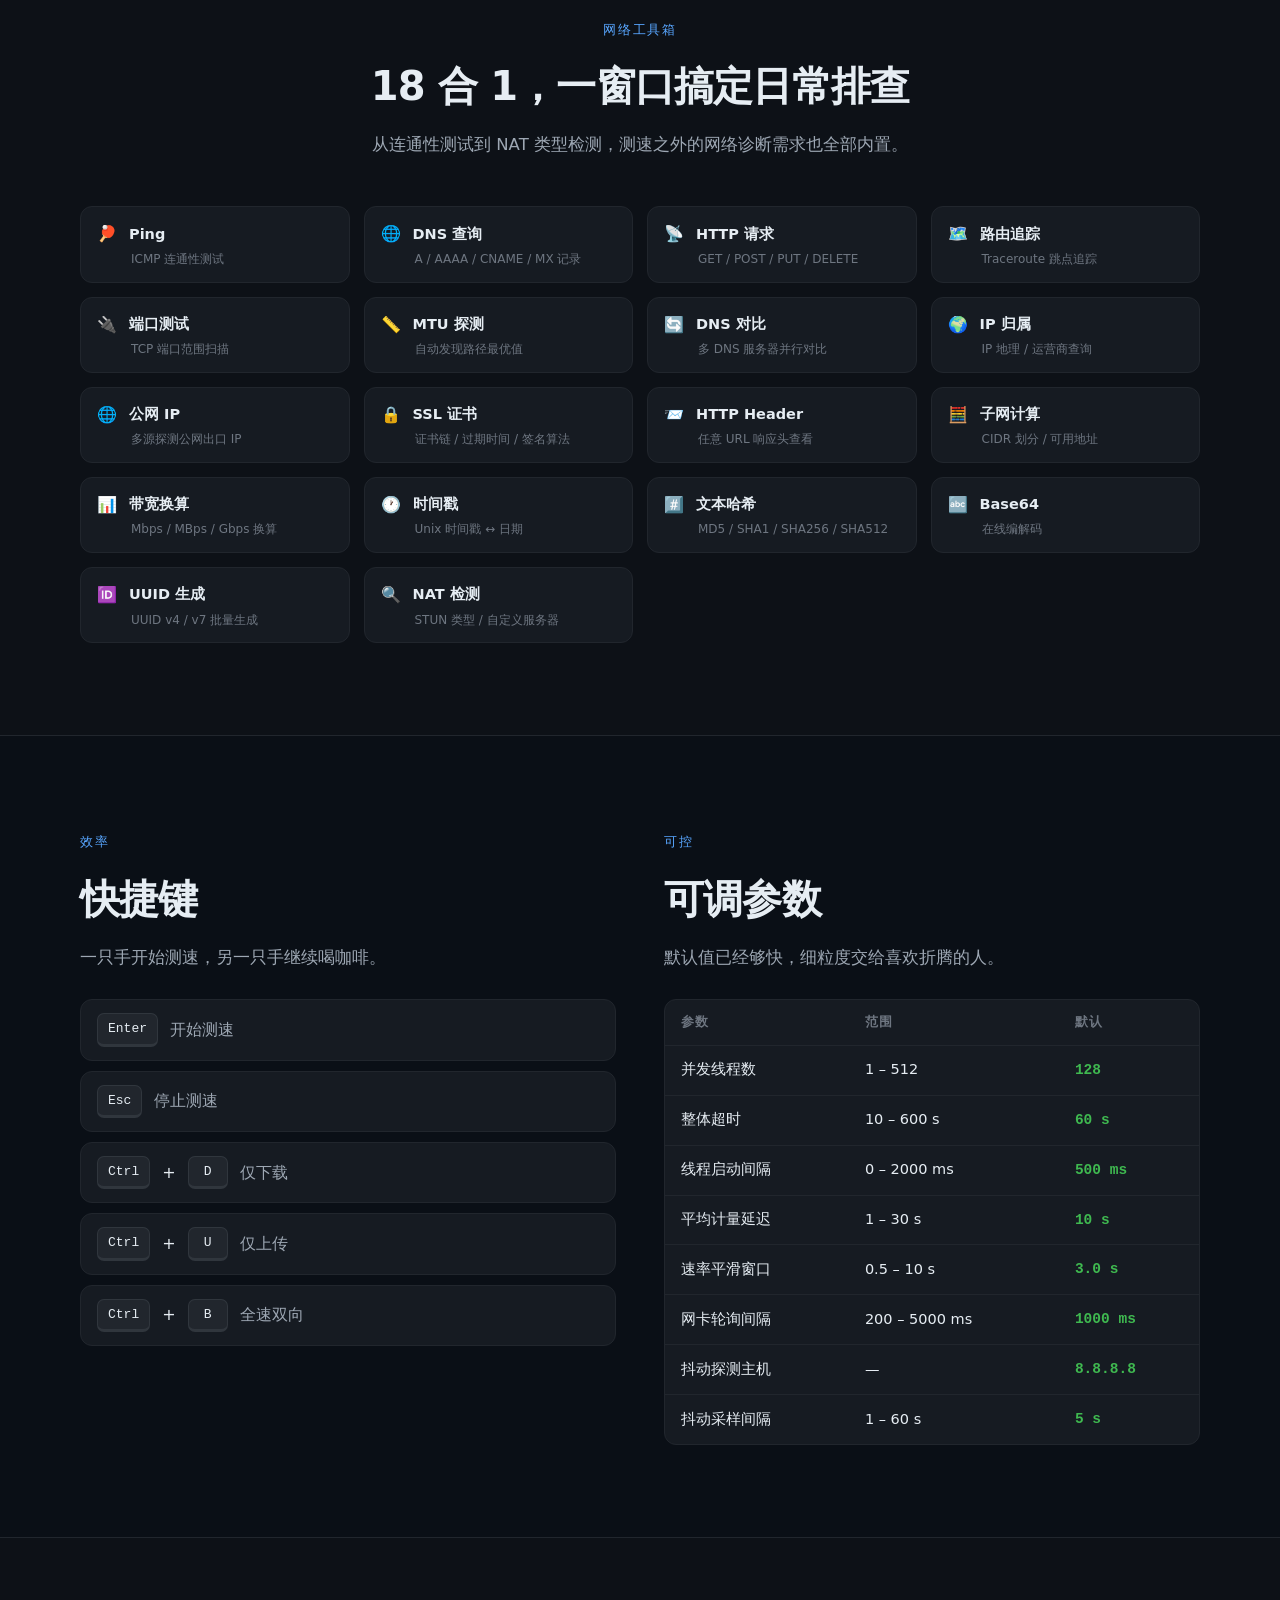
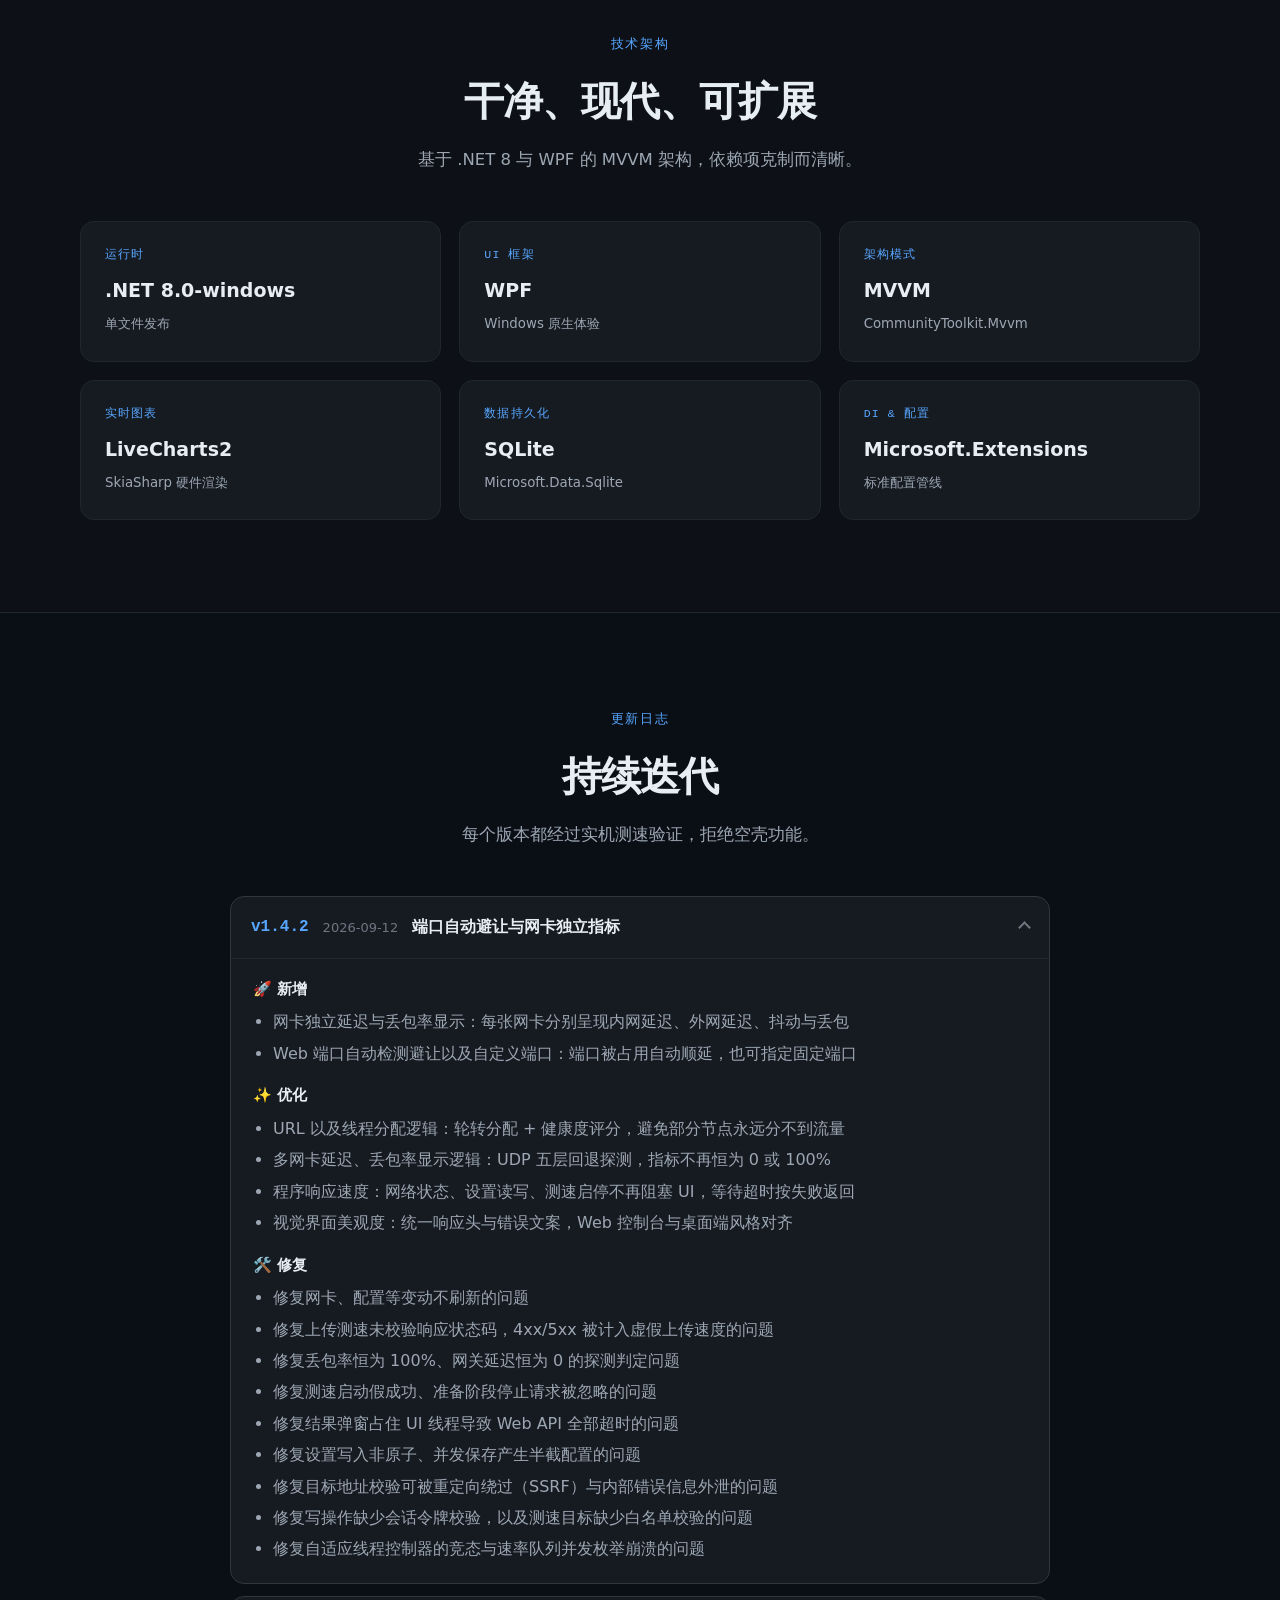
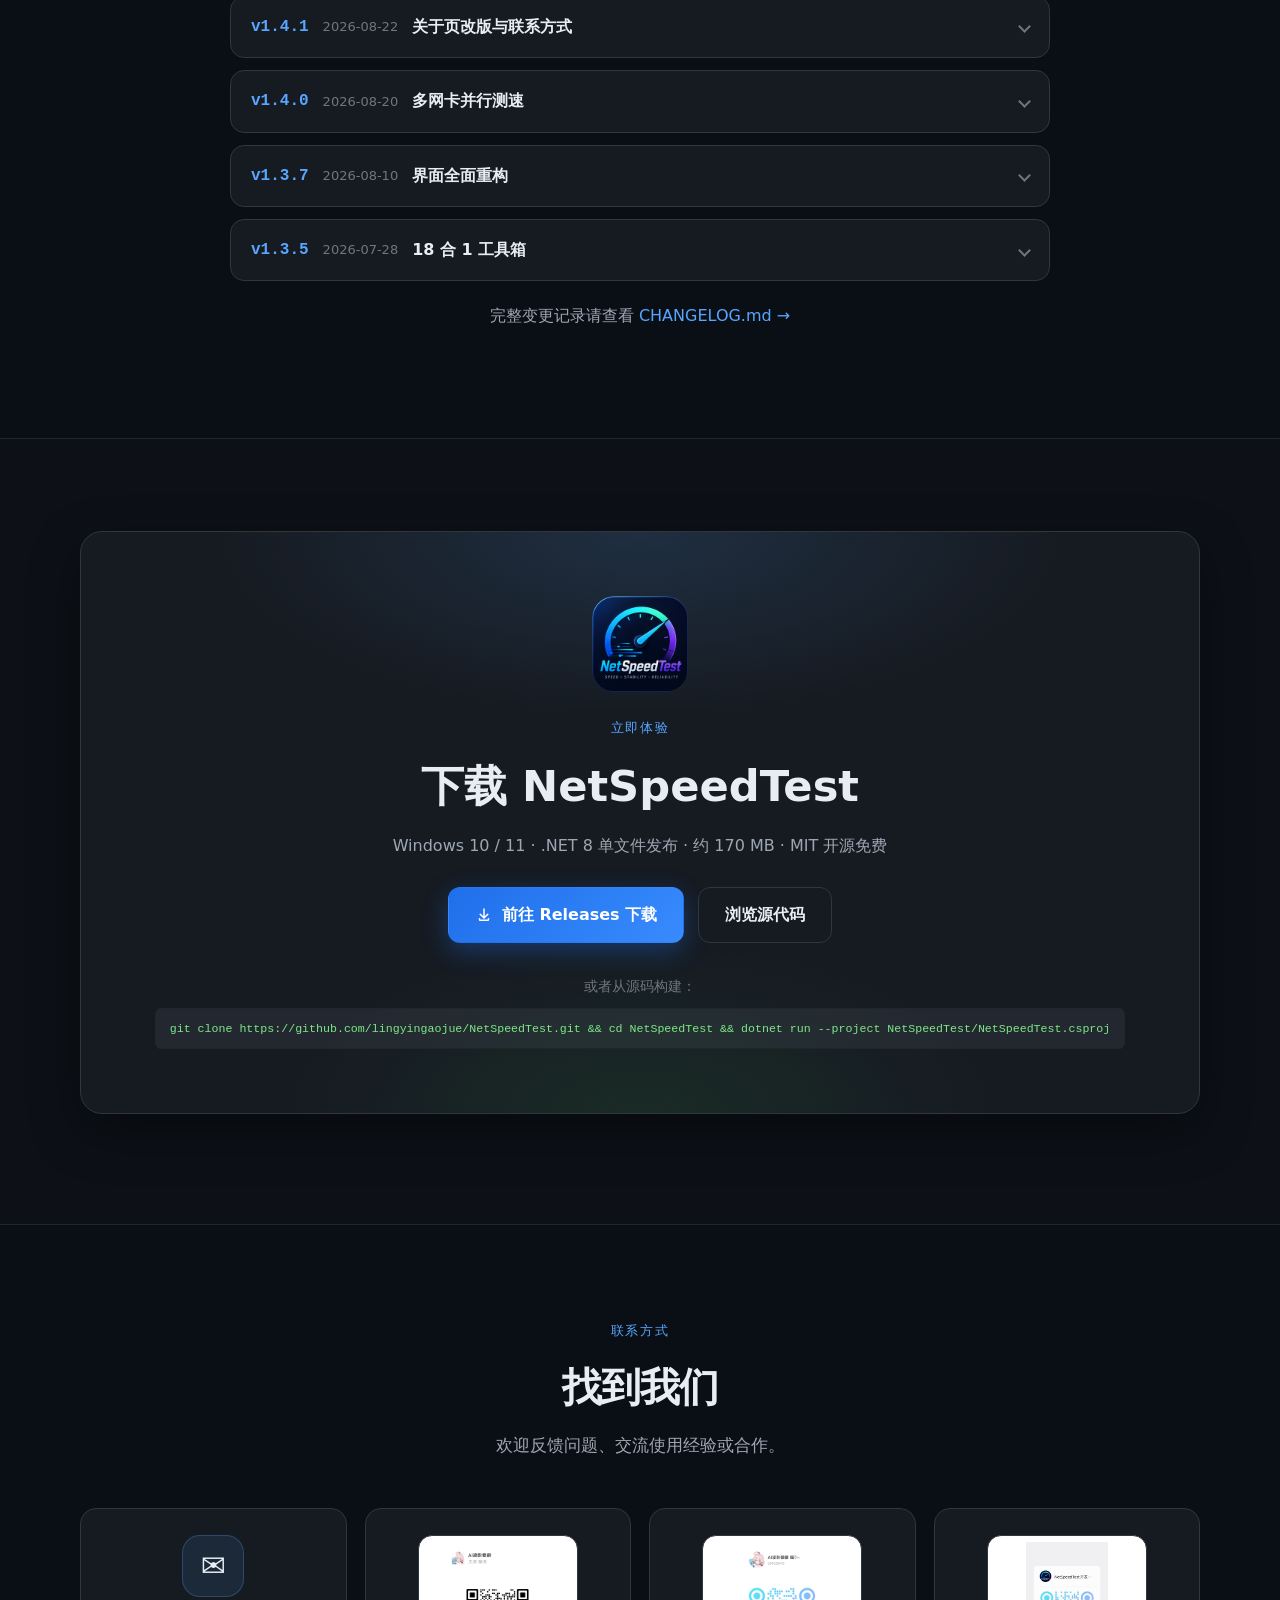
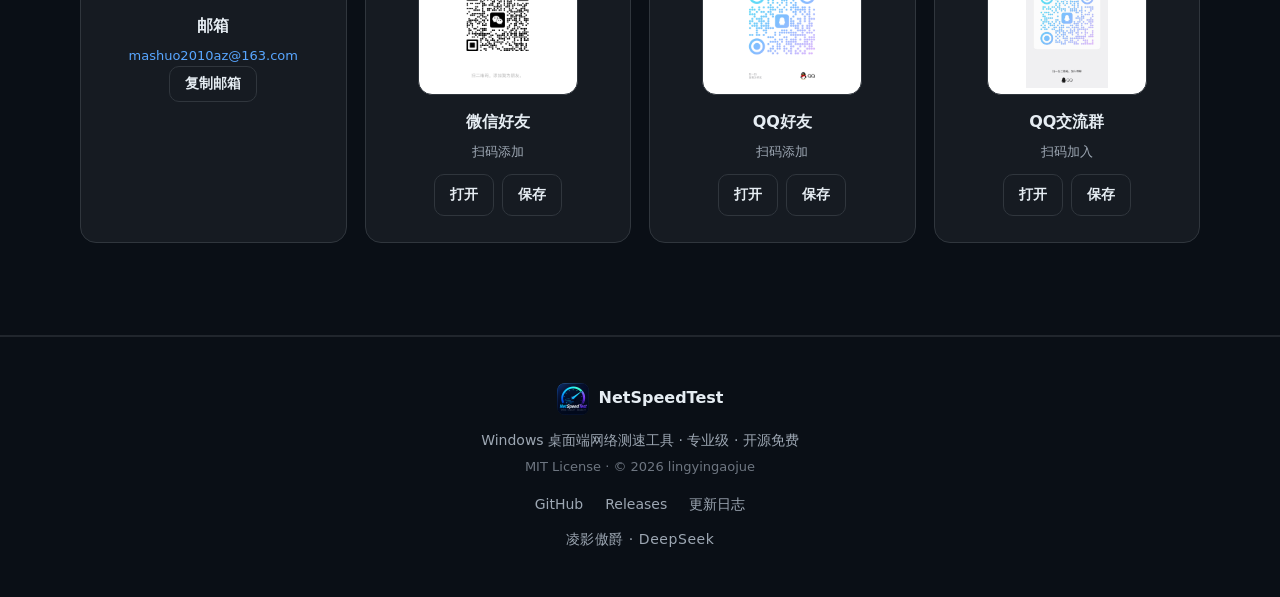
==== commit 167848b9: "release: v1.4.2 版本号 1.4.1 -> 1.4.2（NetSpeedTest.csproj 的 <Version> 为唯一来源）。  更新日志 - CHANGELOG.md 新增 V" ====
--- a/index.html
+++ b/index.html
@@ -26,7 +26,7 @@
           <strong>NetSpeedTest</strong>
           <small>Windows 网络测速</small>
         </span>
-        <span class="version-chip">v1.4.1</span>
+        <span class="version-chip">v1.4.2</span>
       </a>
 
       <button class="nav-toggle" id="navToggle" type="button" aria-label="打开导航菜单" aria-expanded="false" aria-controls="siteNav">
@@ -65,7 +65,7 @@
         <div class="hero-copy">
           <div class="hero-badge">
             <span class="pulse-dot"></span>
-            v1.4.1 已发布 · 关于页改版与联系方式
+            v1.4.2 已发布 · 端口自动避让与网卡独立指标
           </div>
           <h1>把 Windows 网络测速<br />做到<span class="gradient-text">专业级</span></h1>
           <p class="hero-subtitle">
@@ -236,12 +236,12 @@
         <div class="section-head">
           <span class="section-kicker">界面预览</span>
           <h2>暗色主题 · 侧边栏导航 · 自绘标题栏</h2>
-          <p>v1.4.1 主界面：选择测速模式，勾选要同时测速的网卡，一键开始。</p>
+          <p>v1.4.2 主界面：选择测速模式，勾选要同时测速的网卡，一键开始。</p>
         </div>
         <div class="screenshot-frame reveal">
-          <img src="assets/screenshot.png" alt="NetSpeedTest v1.4.1 主界面截图" width="1280" height="720" loading="lazy" />
+          <img src="assets/screenshot.png" alt="NetSpeedTest v1.4.2 主界面截图" width="1280" height="720" loading="lazy" />
           <div class="screenshot-caption">
-            <span>🖥️ v1.4.1 主界面</span>
+            <span>🖥️ v1.4.2 主界面</span>
             <span>截图由用户实机提供</span>
           </div>
         </div>
@@ -379,24 +379,54 @@
         <div class="changelog">
           <details class="changelog-item" open>
               <summary>
-                <span class="version-tag">v1.4.1</span>
-                <span class="version-date">2026-08-22</span>
-                <span class="version-title">关于页改版与联系方式</span>
+                <span class="version-tag">v1.4.2</span>
+                <span class="version-date">2026-09-12</span>
+                <span class="version-title">端口自动避让与网卡独立指标</span>
                 <span class="chevron" aria-hidden="true"></span>
               </summary>
               <div class="changelog-body">
-                <h4>🚀 新功能</h4>
+                <h4>🚀 新增</h4>
                 <ul>
-                  <li>关于页改版：开发者 / AI 协作 / GitHub / 官方网站四张信息卡，官网与 GitHub 可点击跳转</li>
-                  <li>联系方式点击复制：邮箱、微信、QQ 一键复制到剪贴板</li>
-                  <li>复制成功弹窗：「已复制」提示，2 秒自动关闭</li>
+                  <li>网卡独立延迟与丢包率显示：每张网卡分别呈现内网延迟、外网延迟、抖动与丢包</li>
+                  <li>Web 端口自动检测避让以及自定义端口：端口被占用自动顺延，也可指定固定端口</li>
                 </ul>
                 <h4>✨ 优化</h4>
                 <ul>
-                  <li>复制流程更稳定：剪贴板被占用时提示不受影响</li>
+                  <li>URL 以及线程分配逻辑：轮转分配 + 健康度评分，避免部分节点永远分不到流量</li>
+                  <li>多网卡延迟、丢包率显示逻辑：UDP 五层回退探测，指标不再恒为 0 或 100%</li>
+                  <li>程序响应速度：网络状态、设置读写、测速启停不再阻塞 UI，等待超时按失败返回</li>
+                  <li>视觉界面美观度：统一响应头与错误文案，Web 控制台与桌面端风格对齐</li>
                 </ul>
+                <h4>🛠️ 修复</h4>
+                <ul>
+                  <li>修复网卡、配置等变动不刷新的问题</li>
+                  <li>修复上传测速未校验响应状态码，4xx/5xx 被计入虚假上传速度的问题</li>
+                  <li>修复丢包率恒为 100%、网关延迟恒为 0 的探测判定问题</li>
+                  <li>修复测速启动假成功、准备阶段停止请求被忽略的问题</li>
+                  <li>修复结果弹窗占住 UI 线程导致 Web API 全部超时的问题</li>
+                  <li>修复设置写入非原子、并发保存产生半截配置的问题</li>
+                  <li>修复目标地址校验可被重定向绕过（SSRF）与内部错误信息外泄的问题</li>
+                  <li>修复写操作缺少会话令牌校验，以及测速目标缺少白名单校验的问题</li>
+                  <li>修复自适应线程控制器的竞态与速率队列并发枚举崩溃的问题</li>
+                </ul>
               </div>
             </details>
+            <details class="changelog-item">
+            <summary>
+              <span class="version-tag">v1.4.1</span>
+              <span class="version-date">2026-08-22</span>
+              <span class="version-title">关于页改版与联系方式</span>
+              <span class="chevron" aria-hidden="true"></span>
+            </summary>
+            <div class="changelog-body">
+              <h4>🚀 新功能</h4>
+              <ul>
+                <li>关于页改版：开发者 / AI 协作 / GitHub / 官方网站四张信息卡</li>
+                <li>联系方式点击复制：邮箱、微信、QQ 一键复制到剪贴板</li>
+                <li>复制成功弹窗：「已复制」提示，2 秒自动关闭</li>
+              </ul>
+            </div>
+          </details>
             <details class="changelog-item">
             <summary>
               <span class="version-tag">v1.4.0</span>
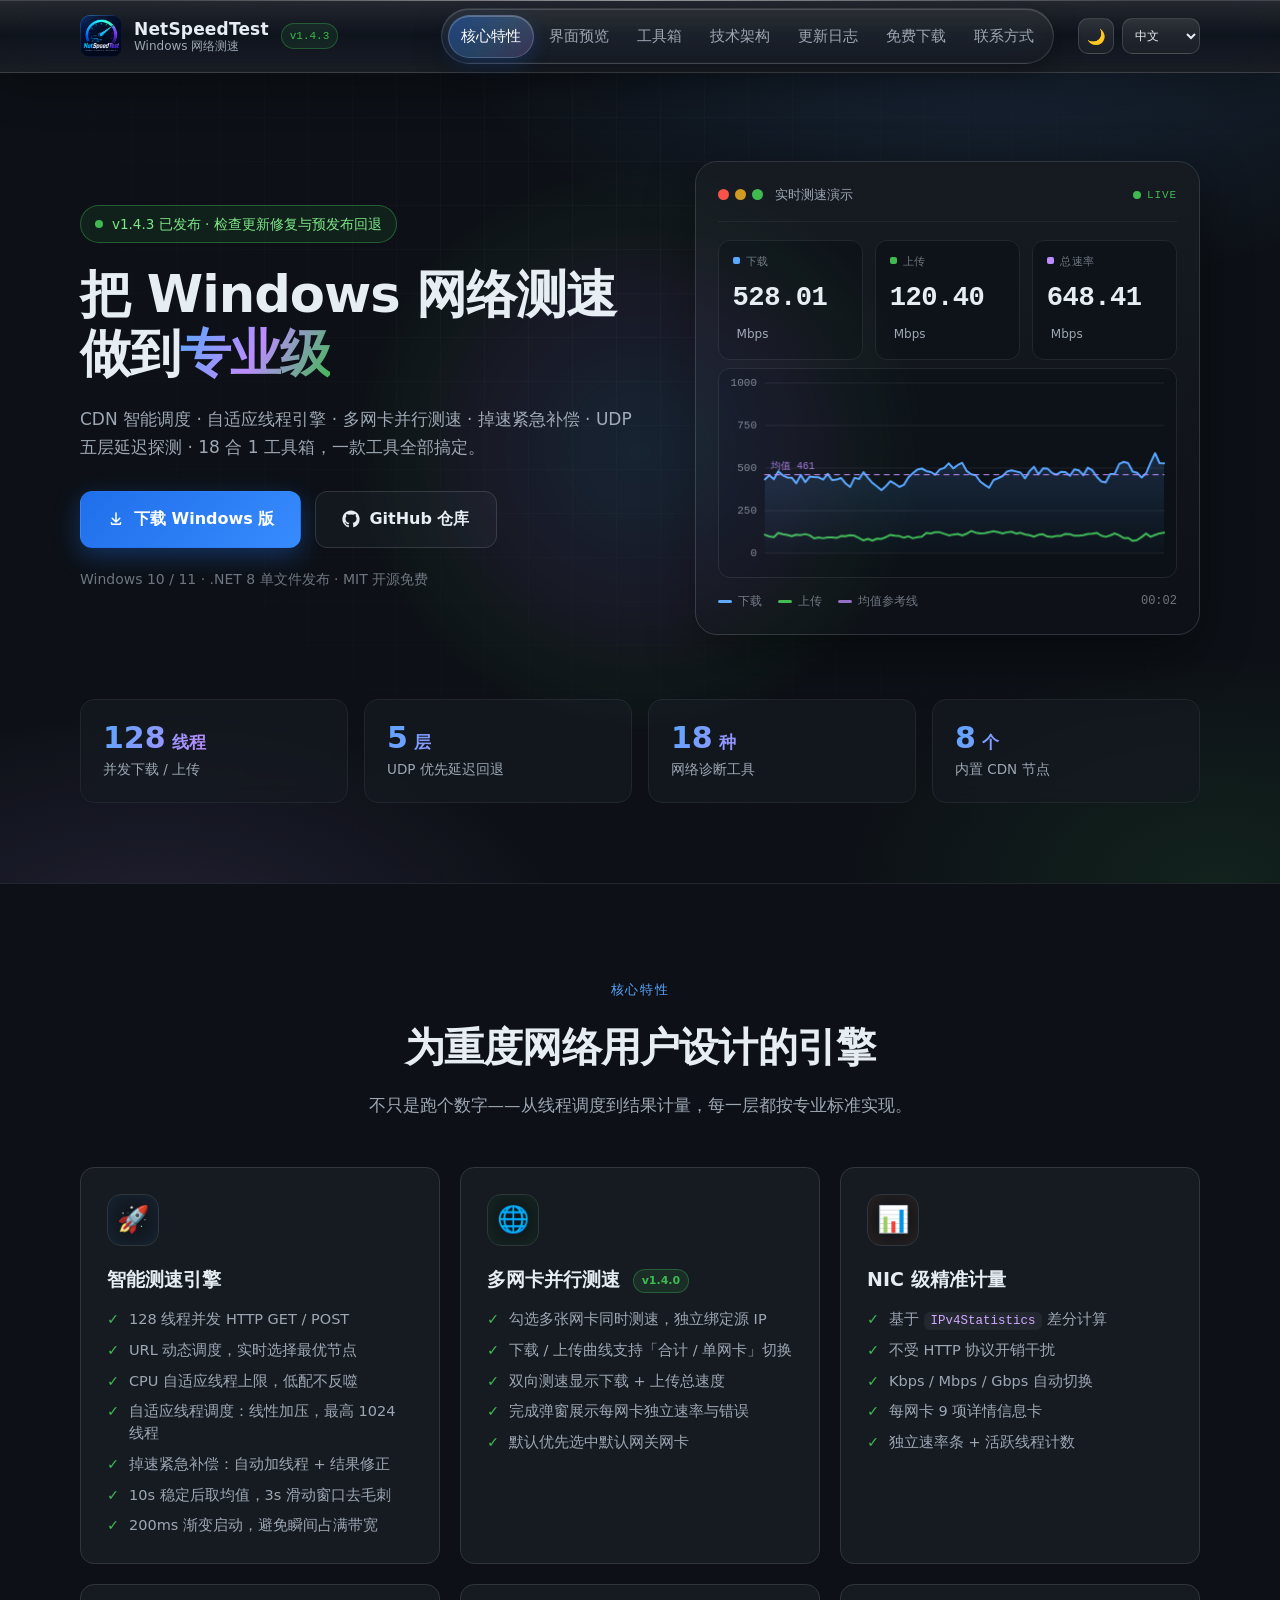
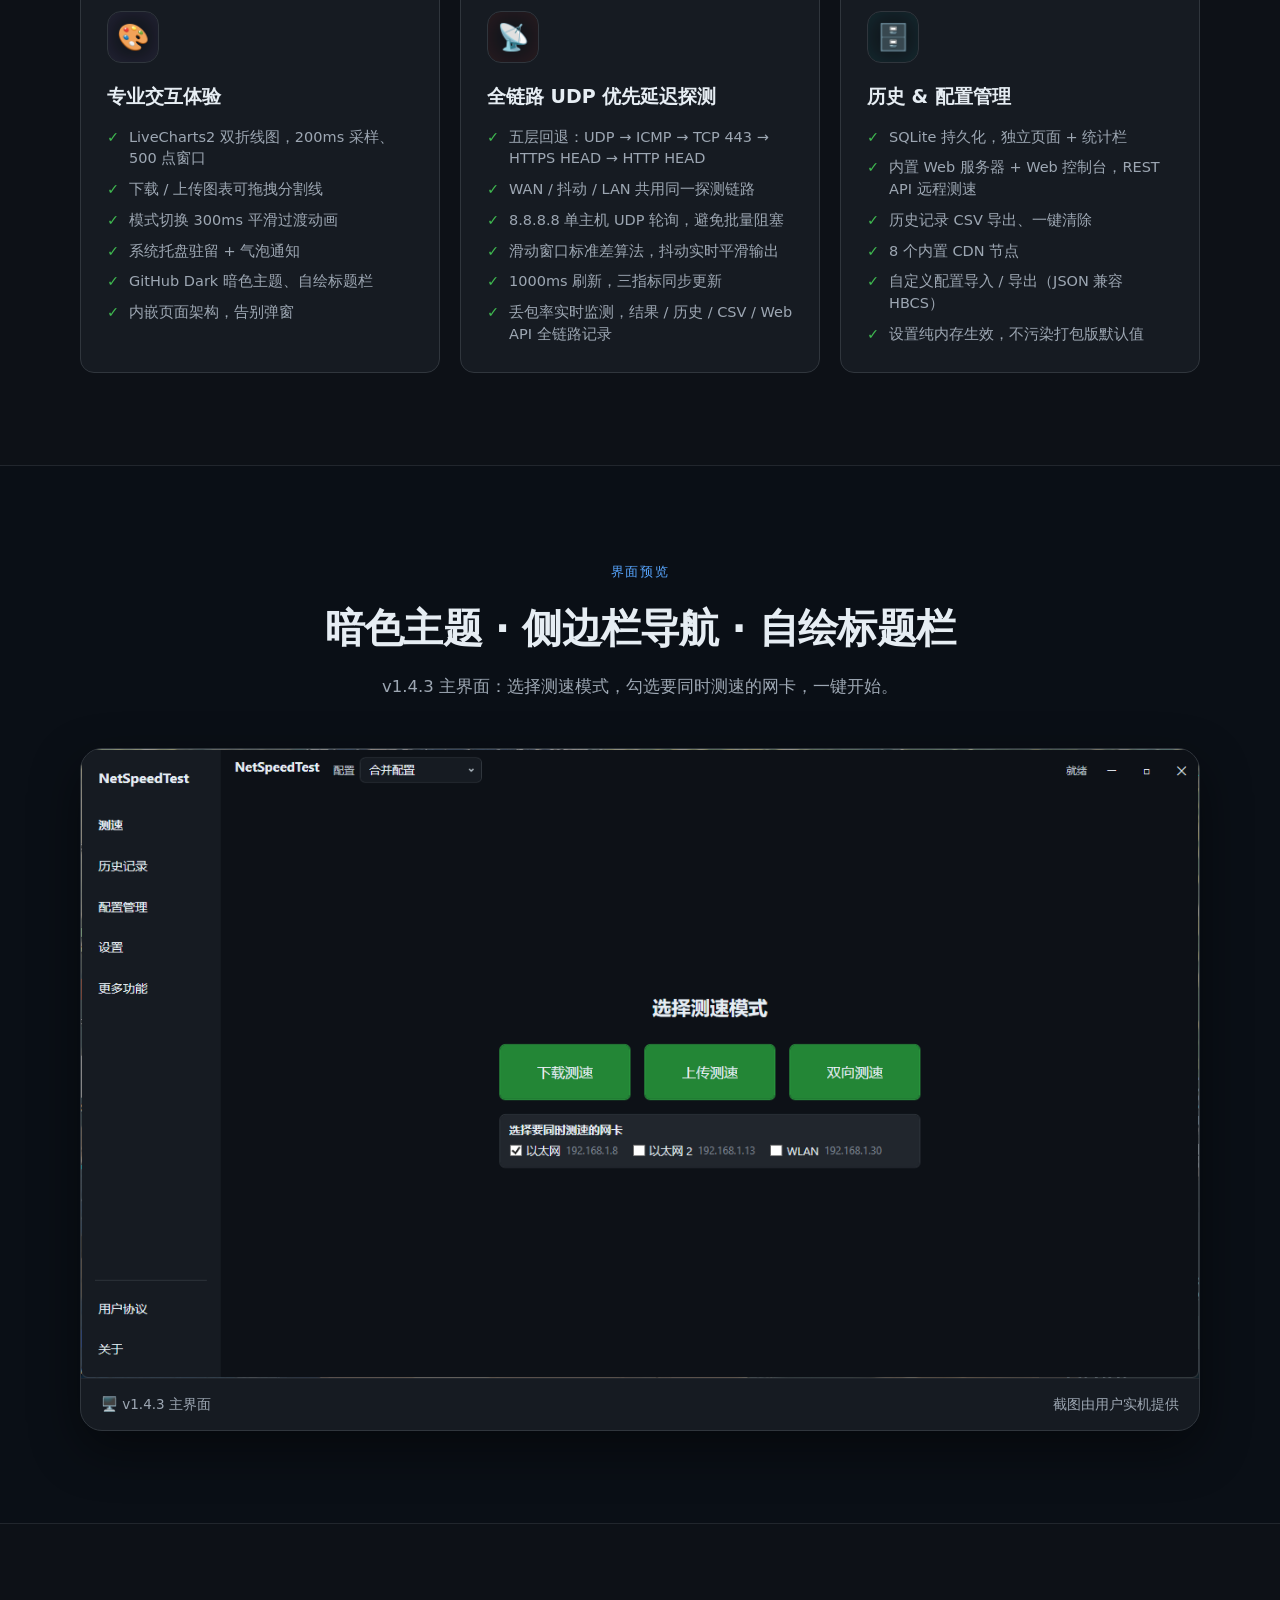
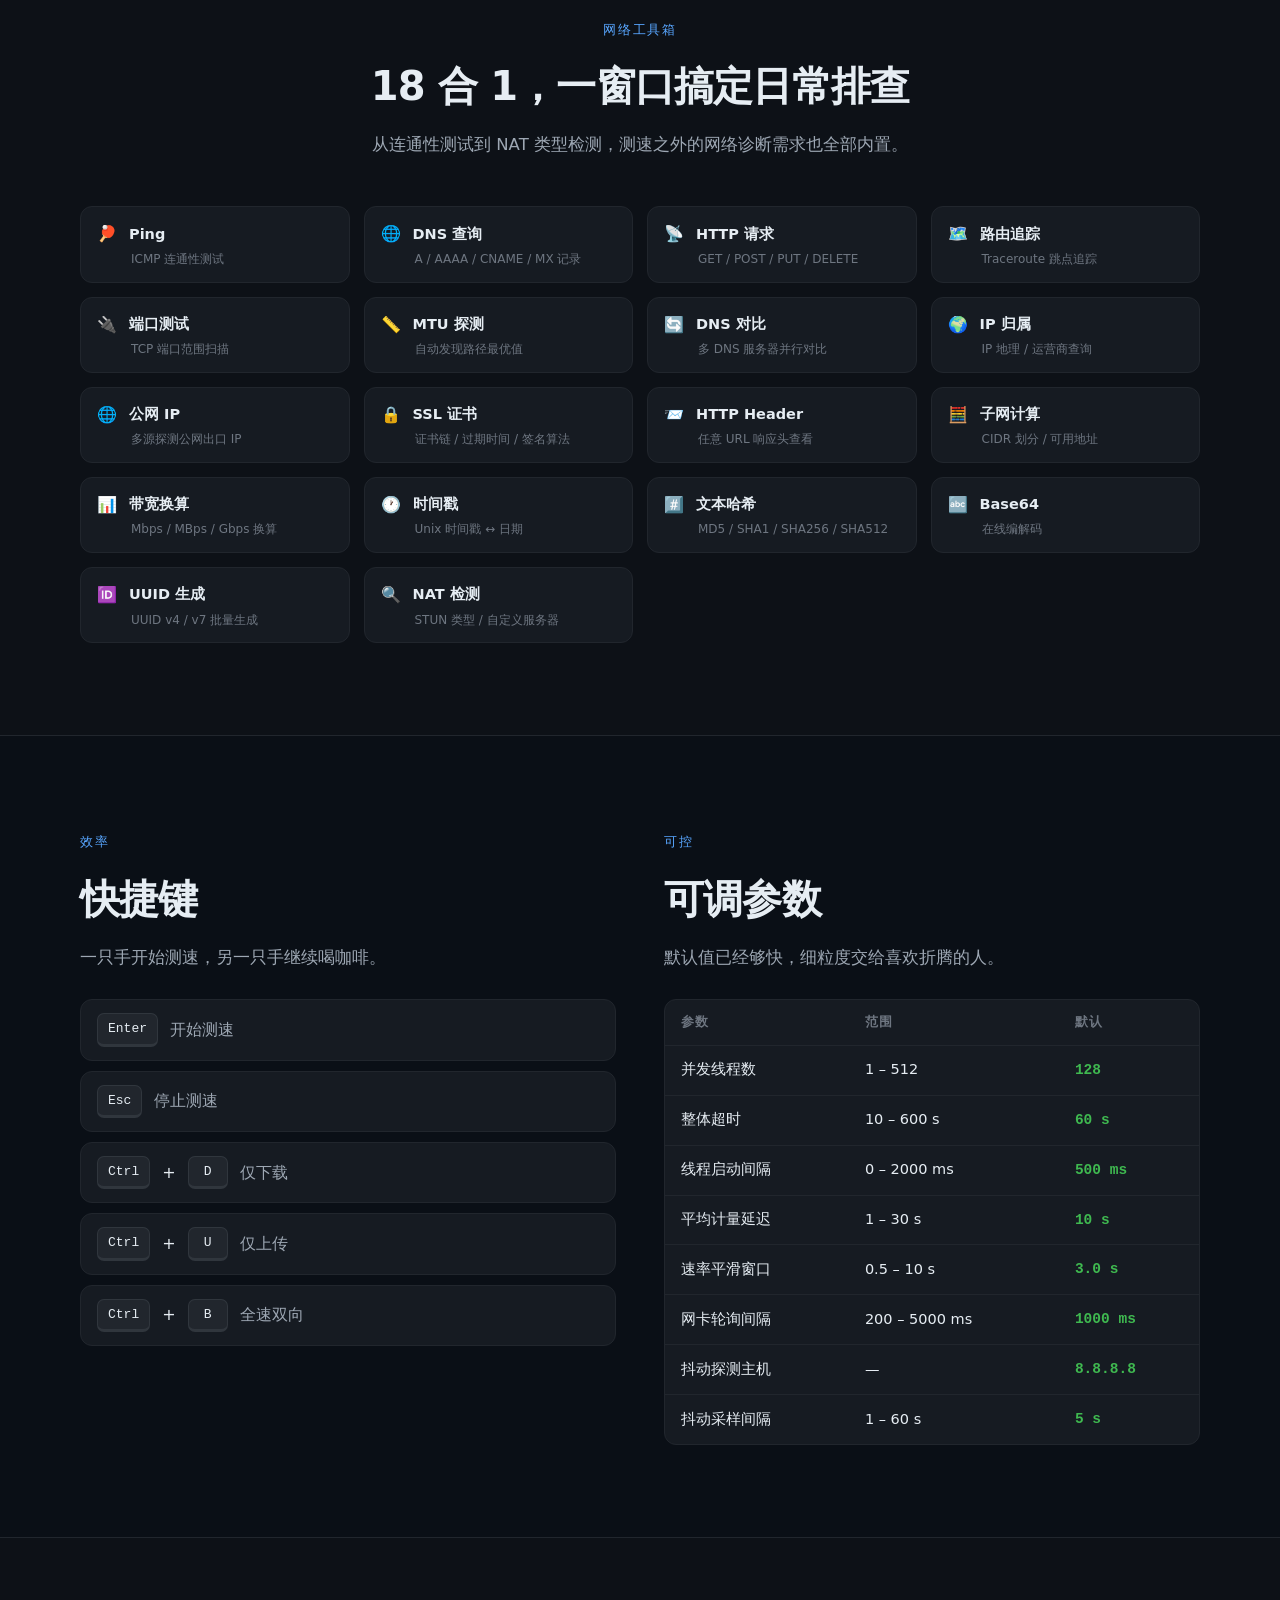
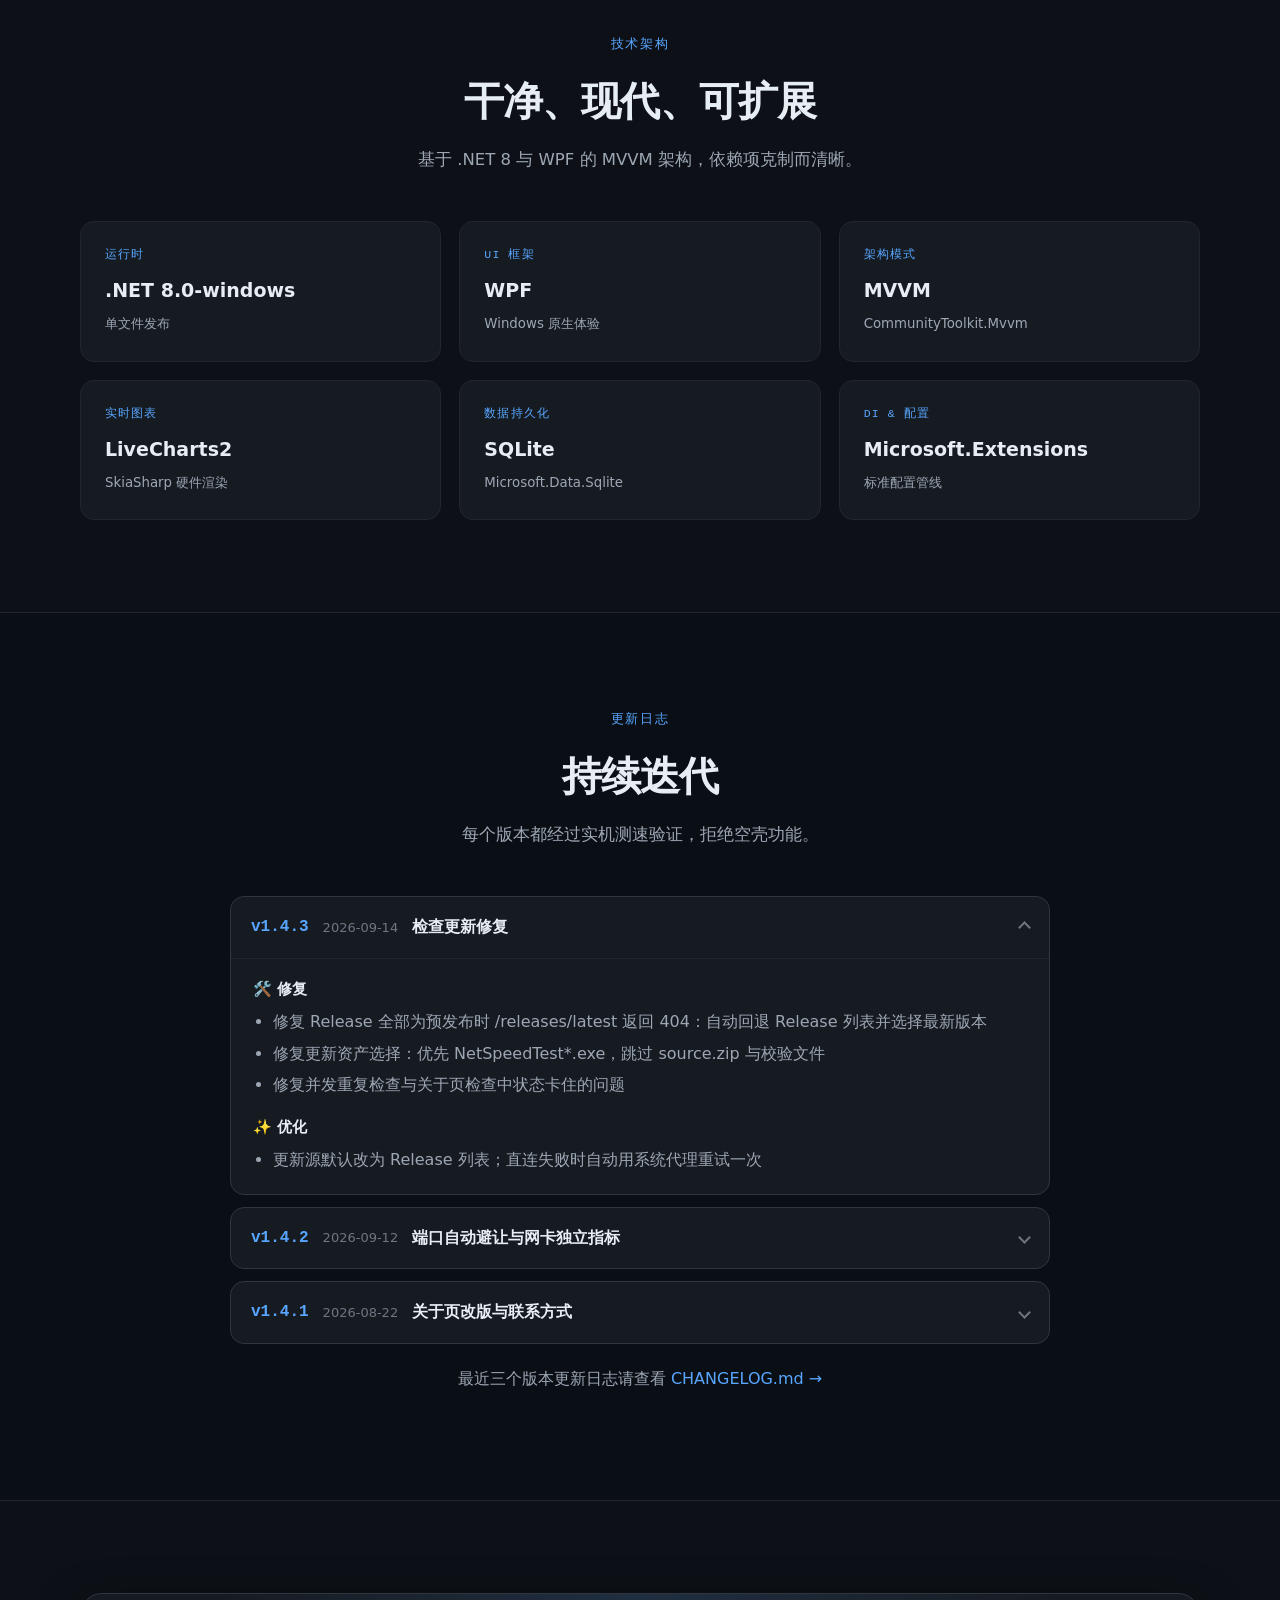
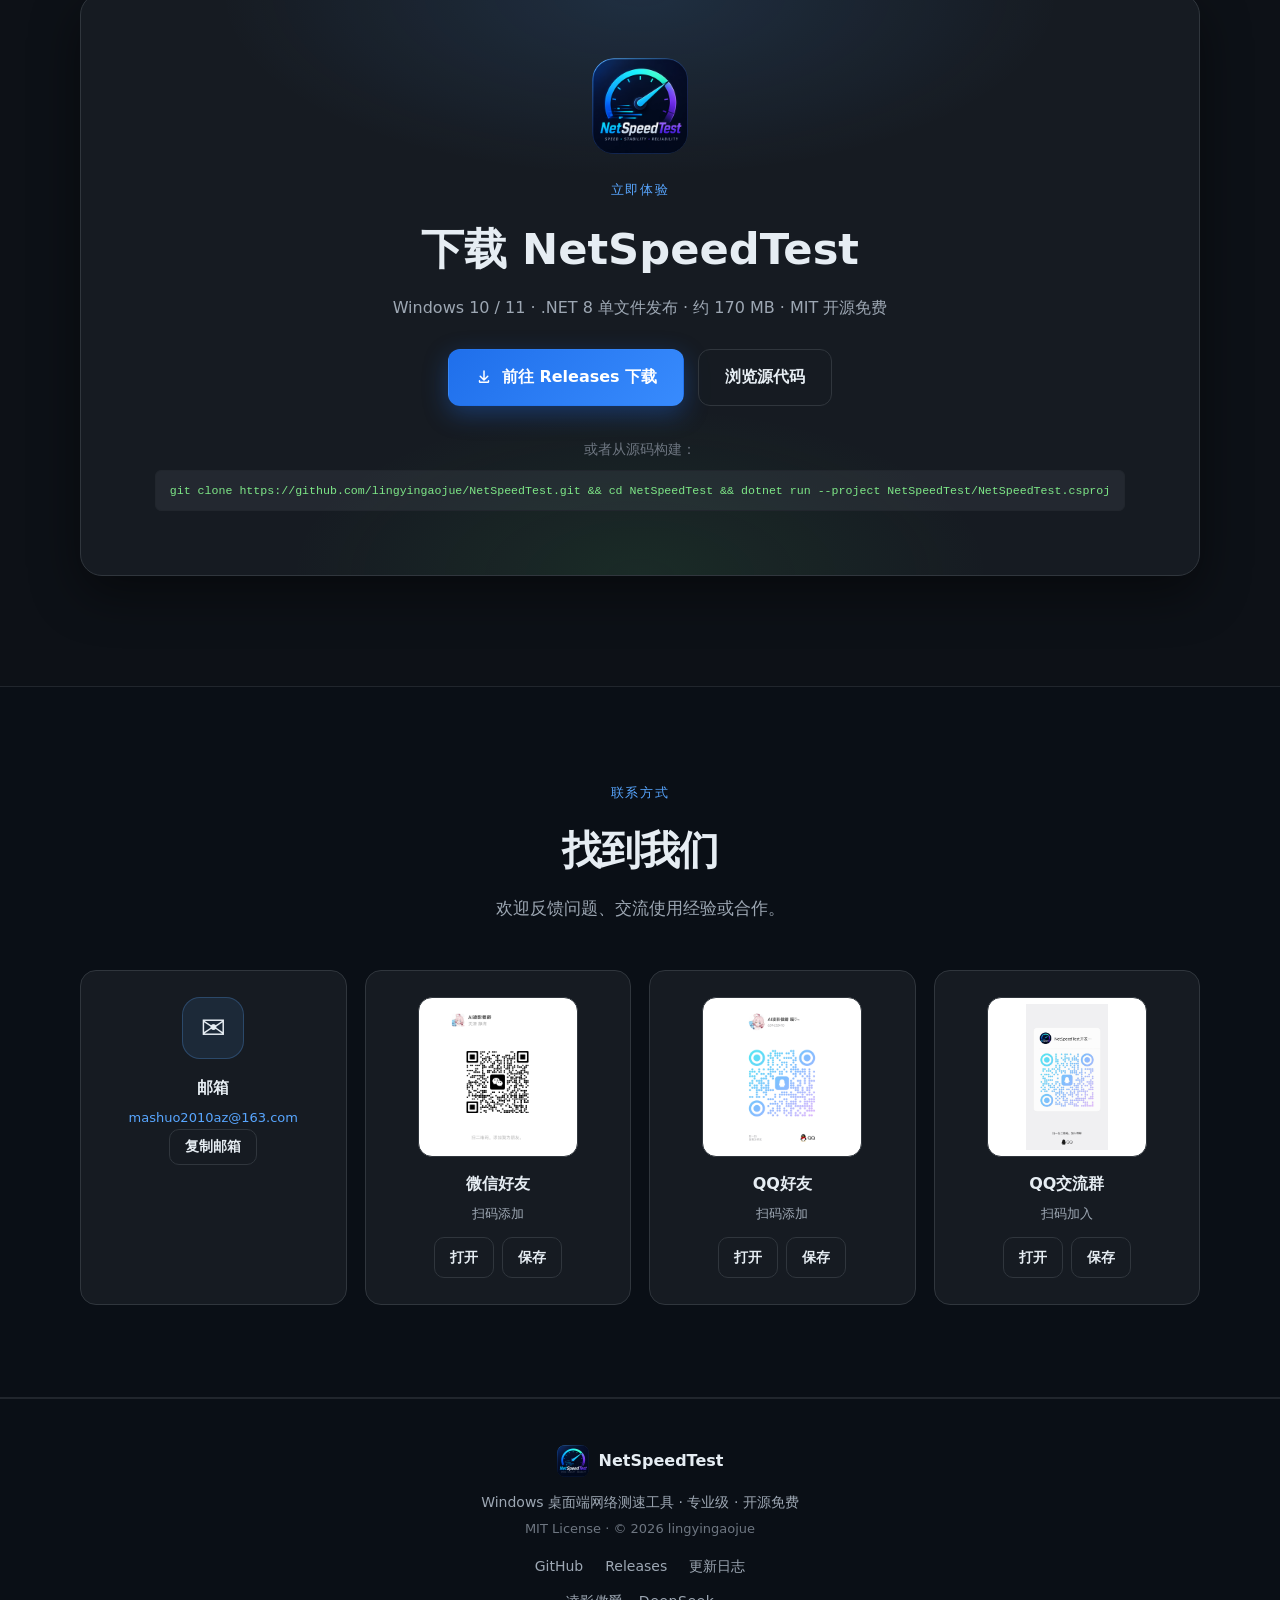
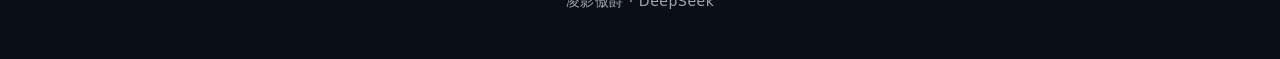
==== commit bfba1c96: "release: v1.4.3 — 修复检查更新并精简更新日志" ====
--- a/index.html
+++ b/index.html
@@ -26,7 +26,7 @@
           <strong>NetSpeedTest</strong>
           <small>Windows 网络测速</small>
         </span>
-        <span class="version-chip">v1.4.2</span>
+        <span class="version-chip">v1.4.3</span>
       </a>
 
       <button class="nav-toggle" id="navToggle" type="button" aria-label="打开导航菜单" aria-expanded="false" aria-controls="siteNav">
@@ -65,7 +65,7 @@
         <div class="hero-copy">
           <div class="hero-badge">
             <span class="pulse-dot"></span>
-            v1.4.2 已发布 · 端口自动避让与网卡独立指标
+            v1.4.3 已发布 · 检查更新修复与预发布回退
           </div>
           <h1>把 Windows 网络测速<br />做到<span class="gradient-text">专业级</span></h1>
           <p class="hero-subtitle">
@@ -236,12 +236,12 @@
         <div class="section-head">
           <span class="section-kicker">界面预览</span>
           <h2>暗色主题 · 侧边栏导航 · 自绘标题栏</h2>
-          <p>v1.4.2 主界面：选择测速模式，勾选要同时测速的网卡，一键开始。</p>
+          <p>v1.4.3 主界面：选择测速模式，勾选要同时测速的网卡，一键开始。</p>
         </div>
         <div class="screenshot-frame reveal">
-          <img src="assets/screenshot.png" alt="NetSpeedTest v1.4.2 主界面截图" width="1280" height="720" loading="lazy" />
+          <img src="assets/screenshot.png" alt="NetSpeedTest v1.4.3 主界面截图" width="1280" height="720" loading="lazy" />
           <div class="screenshot-caption">
-            <span>🖥️ v1.4.2 主界面</span>
+            <span>🖥️ v1.4.3 主界面</span>
             <span>截图由用户实机提供</span>
           </div>
         </div>
@@ -378,6 +378,26 @@
 
         <div class="changelog">
           <details class="changelog-item" open>
+              <summary>
+                <span class="version-tag">v1.4.3</span>
+                <span class="version-date">2026-09-14</span>
+                <span class="version-title">检查更新修复</span>
+                <span class="chevron" aria-hidden="true"></span>
+              </summary>
+              <div class="changelog-body">
+                <h4>🛠️ 修复</h4>
+                <ul>
+                  <li>修复 Release 全部为预发布时 /releases/latest 返回 404：自动回退 Release 列表并选择最新版本</li>
+                  <li>修复更新资产选择：优先 NetSpeedTest*.exe，跳过 source.zip 与校验文件</li>
+                  <li>修复并发重复检查与关于页检查中状态卡住的问题</li>
+                </ul>
+                <h4>✨ 优化</h4>
+                <ul>
+                  <li>更新源默认改为 Release 列表；直连失败时自动用系统代理重试一次</li>
+                </ul>
+              </div>
+            </details>
+          <details class="changelog-item">
               <summary>
                 <span class="version-tag">v1.4.2</span>
                 <span class="version-date">2026-09-12</span>
@@ -427,74 +447,10 @@
               </ul>
             </div>
           </details>
-            <details class="changelog-item">
-            <summary>
-              <span class="version-tag">v1.4.0</span>
-              <span class="version-date">2026-08-20</span>
-              <span class="version-title">多网卡并行测速</span>
-              <span class="chevron" aria-hidden="true"></span>
-            </summary>
-            <div class="changelog-body">
-              <h4>🚀 新功能</h4>
-              <ul>
-                <li>多网卡同时测速，每张网卡独立绑定源 IP</li>
-                <li>下载 / 上传图表支持「合计 / 单网卡」曲线切换</li>
-                <li>双向测速显示下载 + 上传总速度</li>
-                <li>完成弹窗展示每网卡独立速率 / 错误信息</li>
-                <li>单文件发布，可直接运行 exe</li>
-              </ul>
-              <h4>🛠️ 修复 &amp; 优化</h4>
-              <ul>
-                <li>修复多网卡总流量显示跳动、时间轴错乱等问题</li>
-                <li>默认优先选择有默认网关的网卡</li>
-                <li>DNS 解析增加缓存，测速前自动清空</li>
-              </ul>
-            </div>
-          </details>
-
-          <details class="changelog-item">
-            <summary>
-              <span class="version-tag">v1.3.7</span>
-              <span class="version-date">2026-08-10</span>
-              <span class="version-title">界面全面重构</span>
-              <span class="chevron" aria-hidden="true"></span>
-            </summary>
-            <div class="changelog-body">
-              <h4>🚀 重大更新</h4>
-              <ul>
-                <li>历史 / 配置 / 设置 / 更多 / 协议 / 关于改为右侧内嵌页</li>
-                <li>自绘标题栏 + 侧边栏导航</li>
-                <li>GitHub OTA 在线升级，启动自动检查</li>
-                <li>关于页全新改版</li>
-              </ul>
-            </div>
-          </details>
-
-          <details class="changelog-item">
-            <summary>
-              <span class="version-tag">v1.3.5</span>
-              <span class="version-date">2026-07-28</span>
-              <span class="version-title">18 合 1 工具箱</span>
-              <span class="chevron" aria-hidden="true"></span>
-            </summary>
-            <div class="changelog-body">
-              <h4>🚀 新增</h4>
-              <ul>
-                <li>18 种网络诊断工具一窗口搞定</li>
-                <li>测速准备弹窗：DNS 预解析 + HTTP 握手预热</li>
-                <li>NAT 检测支持自定义 STUN 服务器</li>
-              </ul>
-              <h4>🛠️ 修复</h4>
-              <ul>
-                <li>修复 DNS 重绑定 SSRF，解析 IP 后判私有地址</li>
-                <li>SQLite 并发写入冲突修复（WAL 模式）</li>
-              </ul>
-            </div>
-          </details>
         </div>
 
         <p class="changelog-more">
-          完整变更记录请查看
+          最近三个版本更新日志请查看
           <a href="https://github.com/lingyingaojue/NetSpeedTest/blob/main/CHANGELOG.md">CHANGELOG.md →</a>
         </p>
       </div>
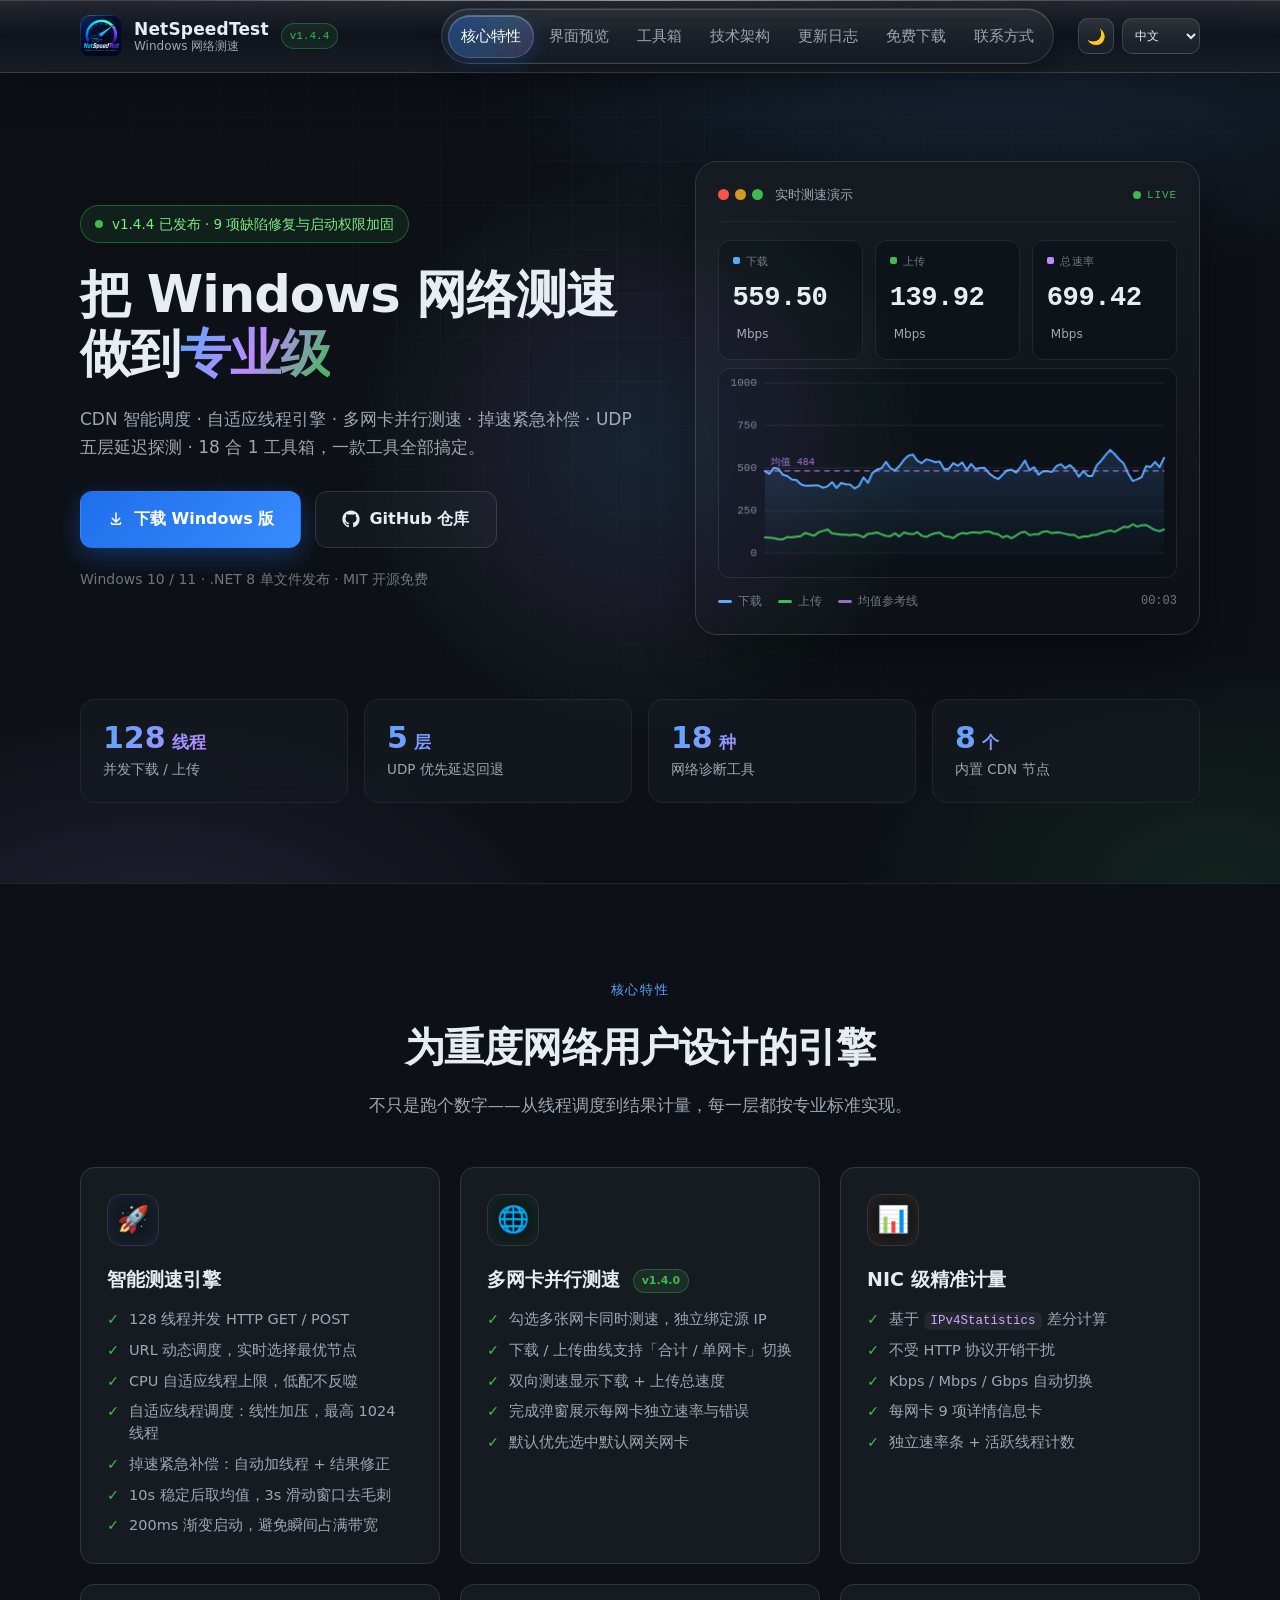
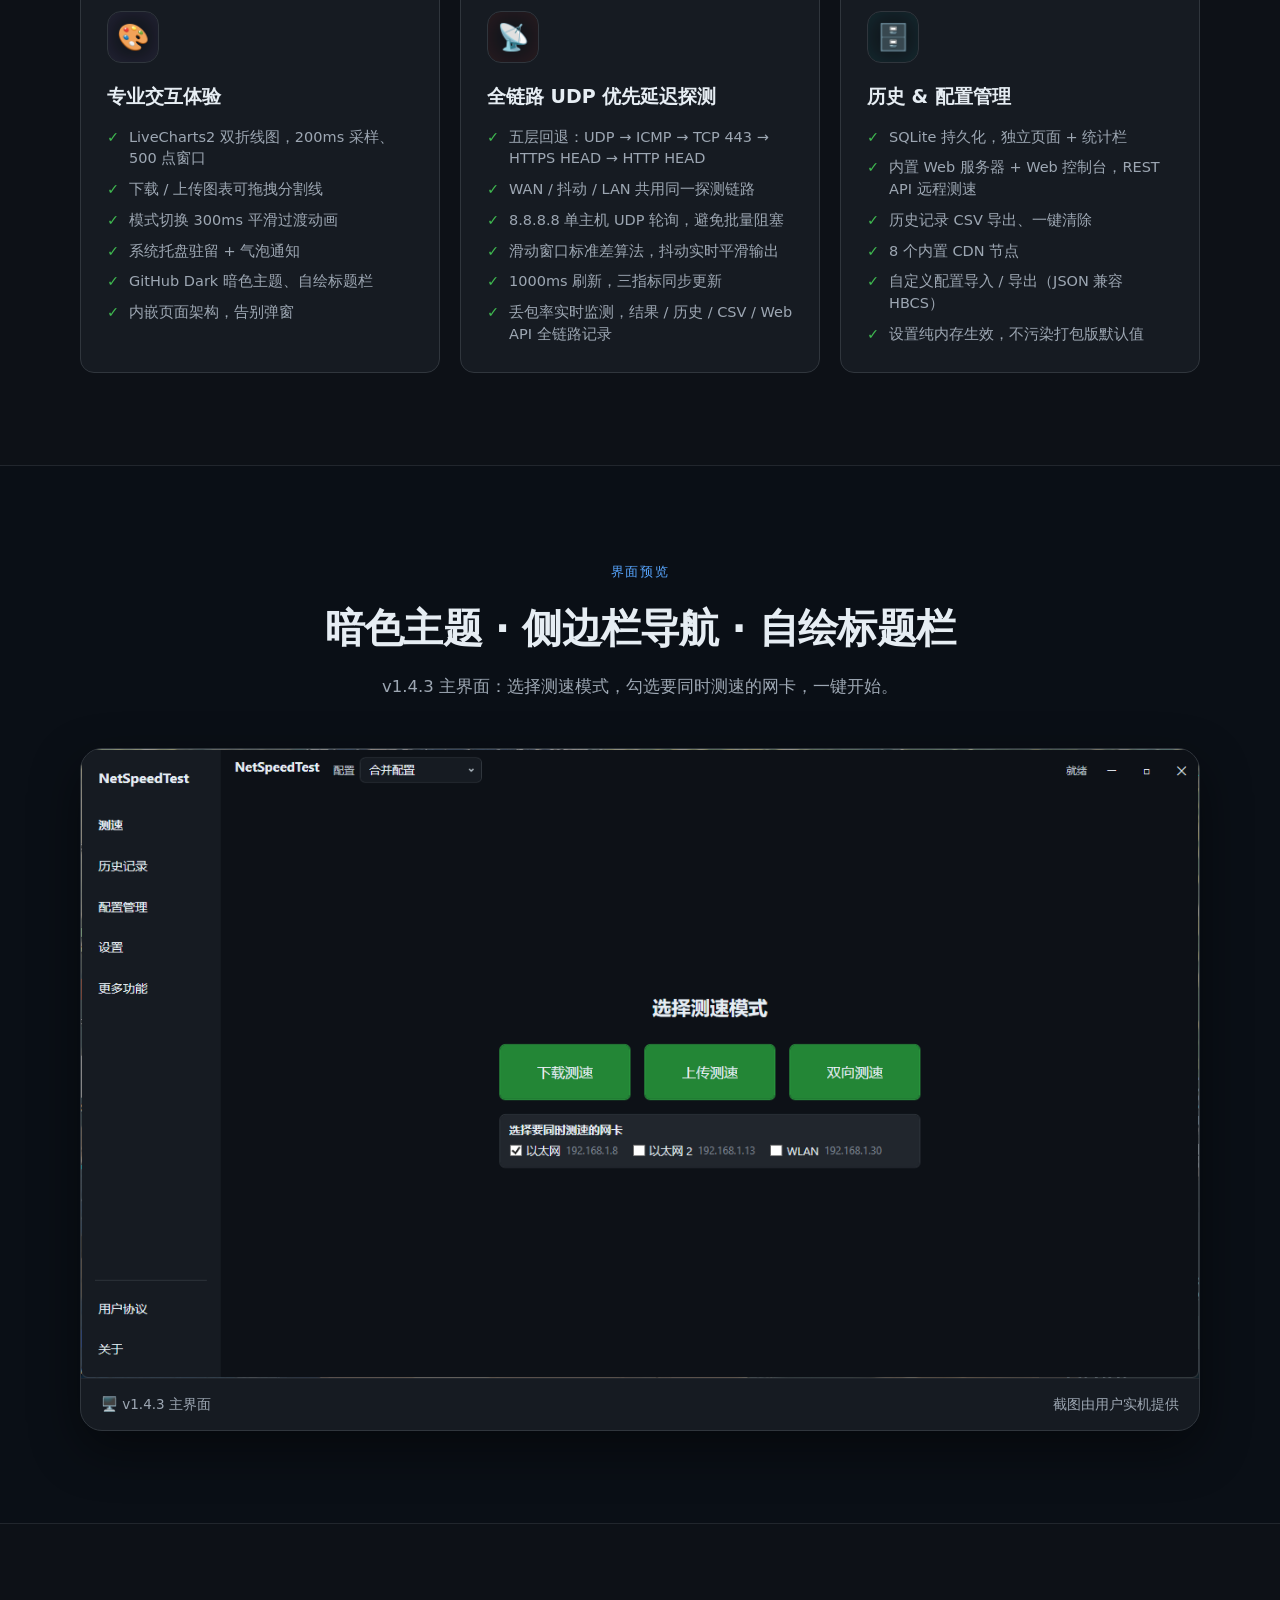
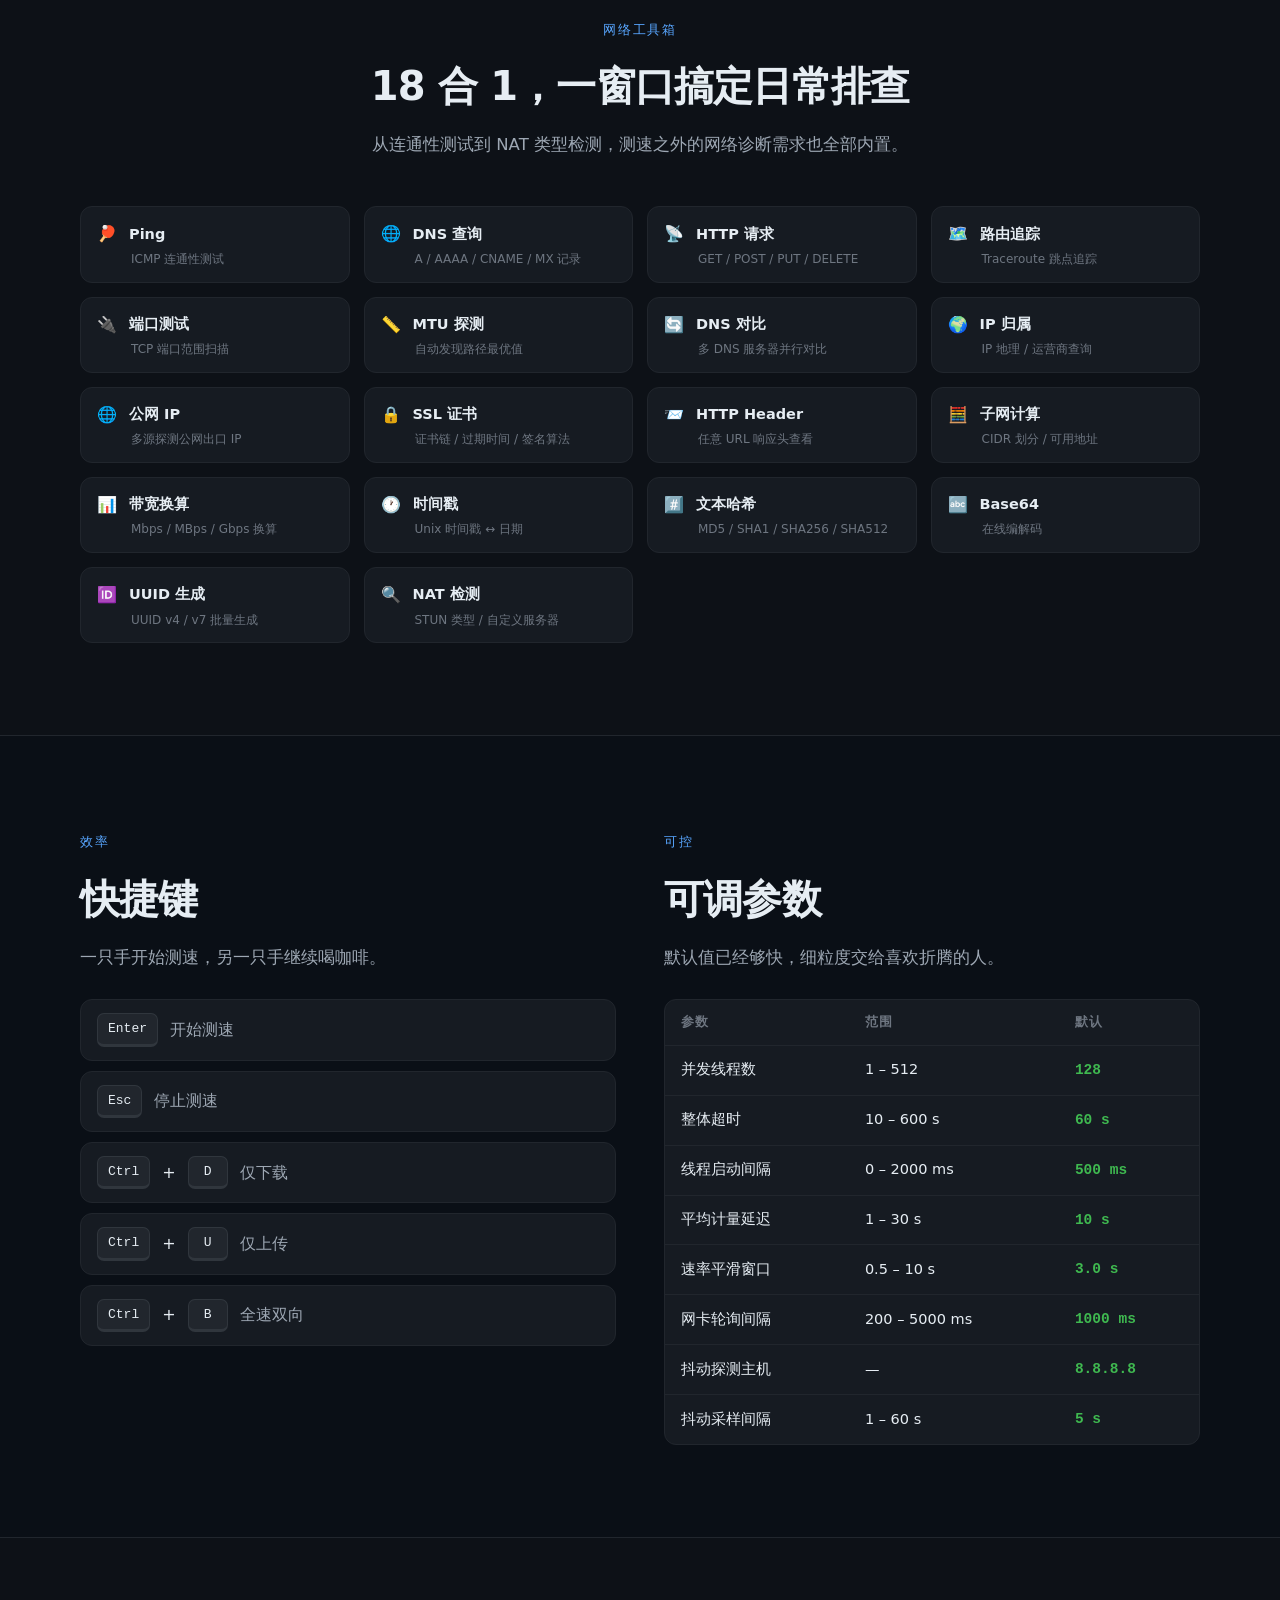
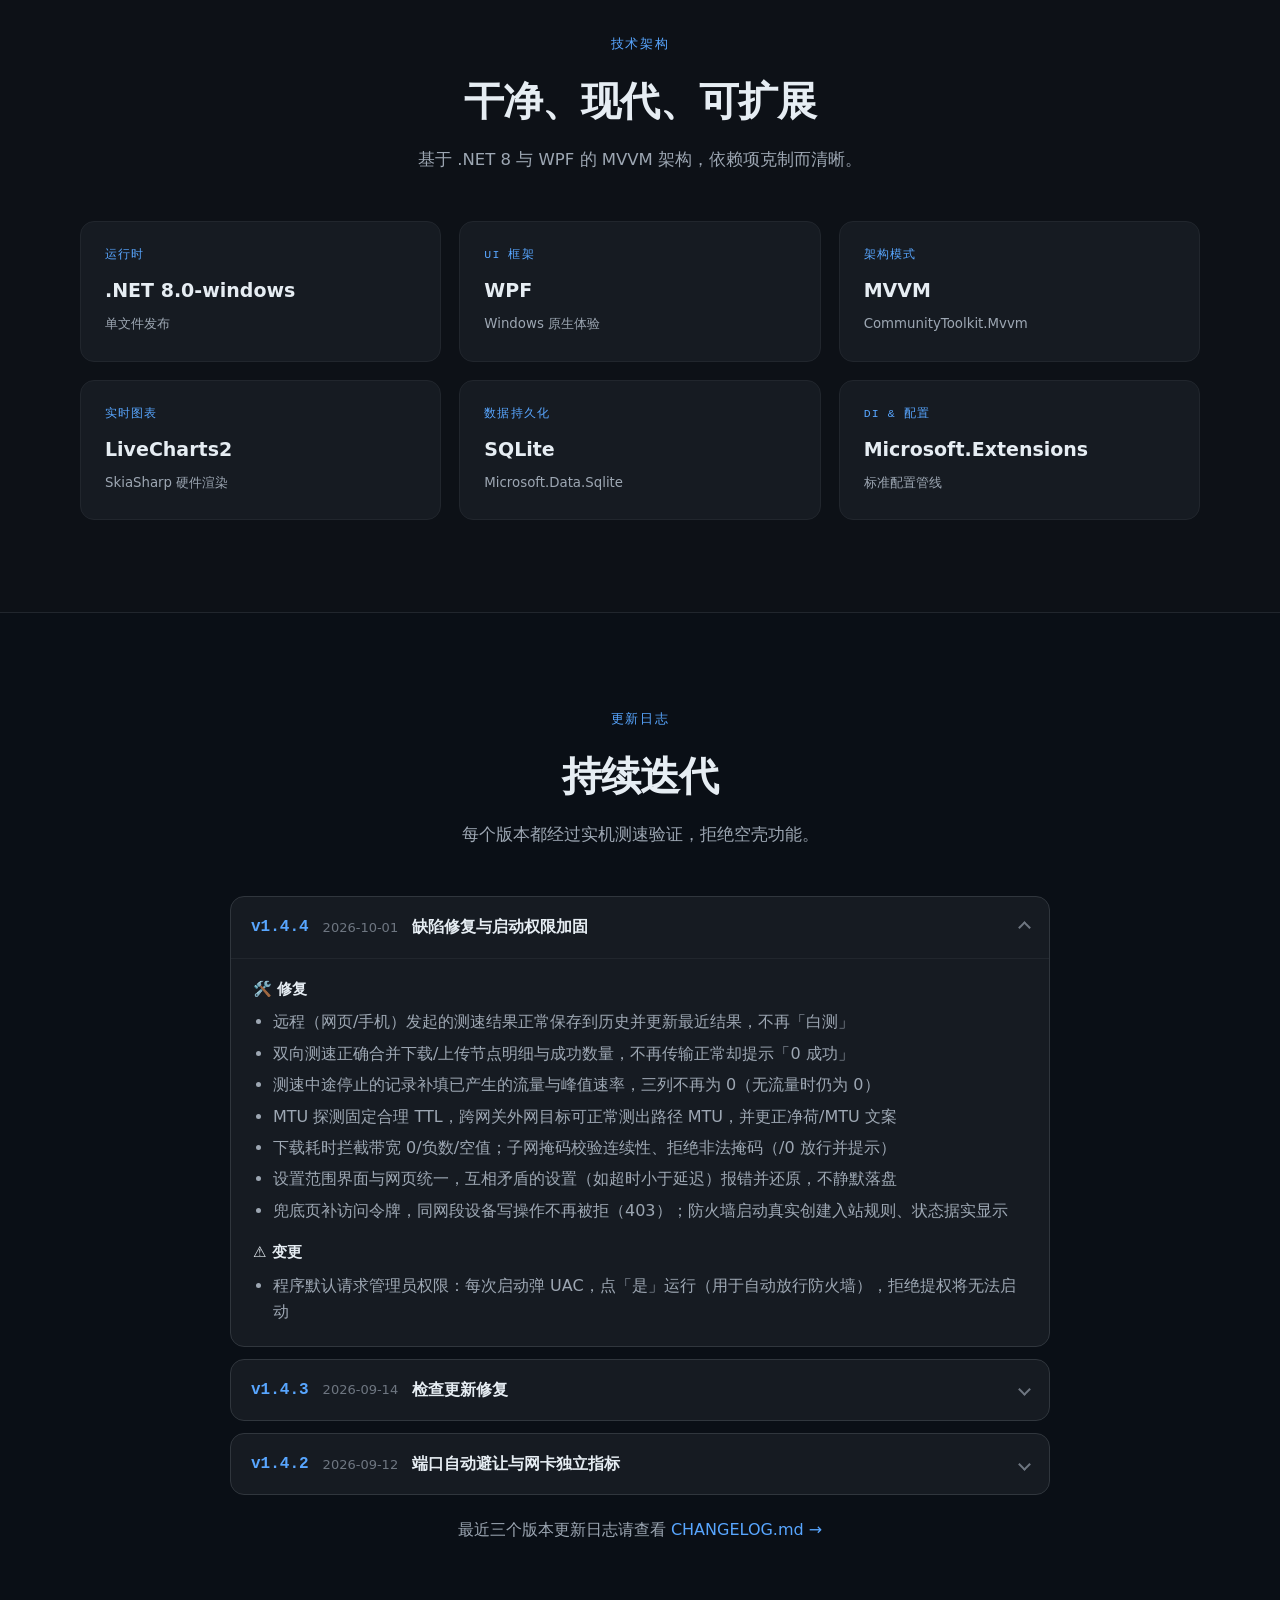
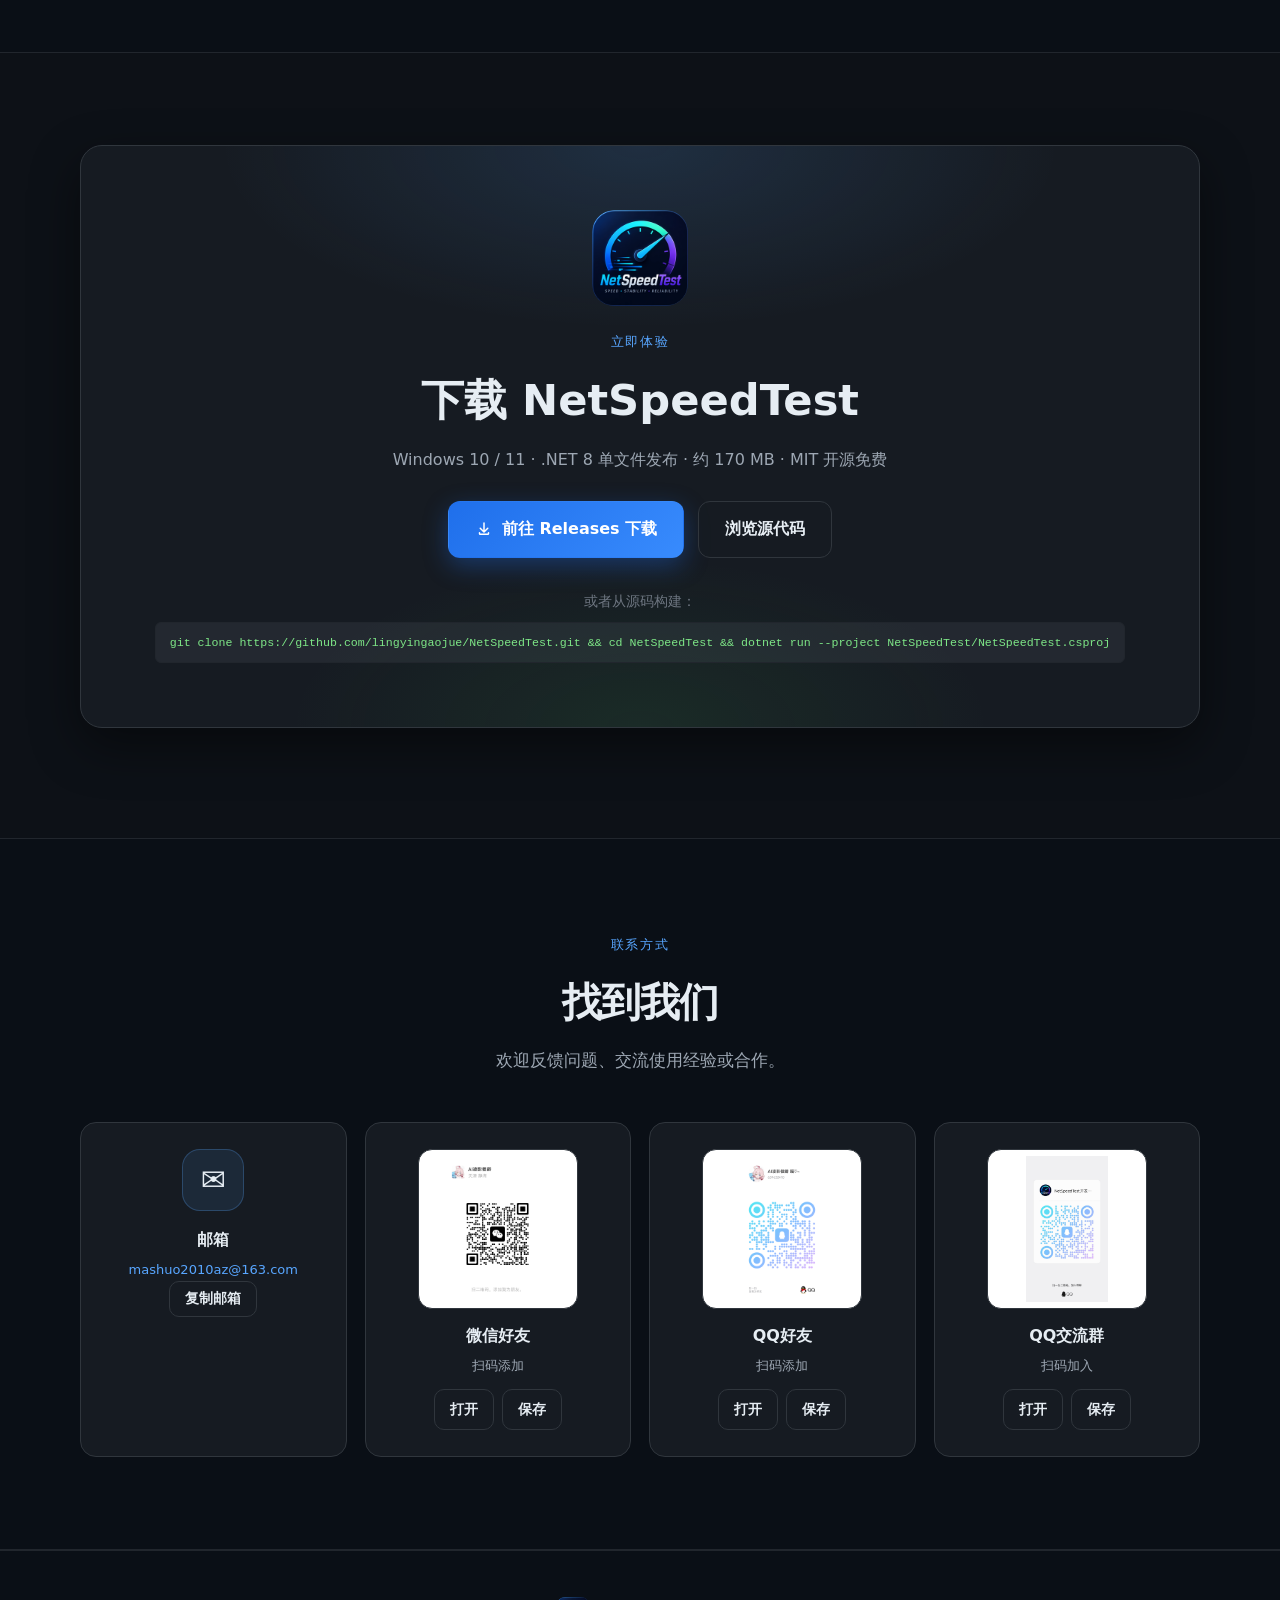
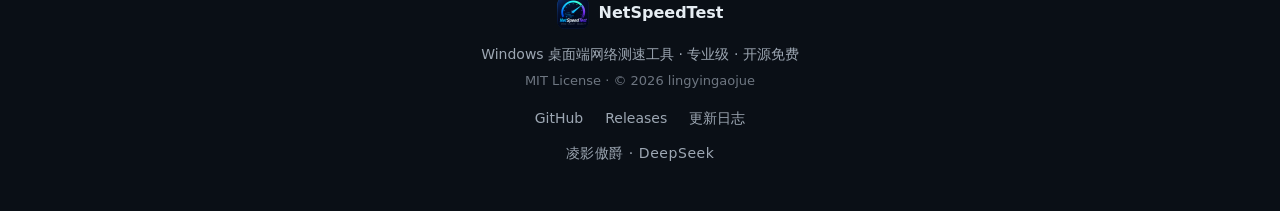
==== commit ae1418d3: "release: 发布 v1.4.4（9 项缺陷修复与启动提权加固） 版本号 1.4.3 升至 1.4.4（csproj 唯一来源，app.manifest assemblyIdentity 同步）；" ====
--- a/index.html
+++ b/index.html
@@ -26,7 +26,7 @@
           <strong>NetSpeedTest</strong>
           <small>Windows 网络测速</small>
         </span>
-        <span class="version-chip">v1.4.3</span>
+        <span class="version-chip">v1.4.4</span>
       </a>
 
       <button class="nav-toggle" id="navToggle" type="button" aria-label="打开导航菜单" aria-expanded="false" aria-controls="siteNav">
@@ -65,7 +65,7 @@
         <div class="hero-copy">
           <div class="hero-badge">
             <span class="pulse-dot"></span>
-            v1.4.3 已发布 · 检查更新修复与预发布回退
+            v1.4.4 已发布 · 9 项缺陷修复与启动权限加固
           </div>
           <h1>把 Windows 网络测速<br />做到<span class="gradient-text">专业级</span></h1>
           <p class="hero-subtitle">
@@ -379,6 +379,30 @@
         <div class="changelog">
           <details class="changelog-item" open>
               <summary>
+                <span class="version-tag">v1.4.4</span>
+                <span class="version-date">2026-10-01</span>
+                <span class="version-title">缺陷修复与启动权限加固</span>
+                <span class="chevron" aria-hidden="true"></span>
+              </summary>
+              <div class="changelog-body">
+                <h4>🛠️ 修复</h4>
+                <ul>
+                  <li>远程（网页/手机）发起的测速结果正常保存到历史并更新最近结果，不再「白测」</li>
+                  <li>双向测速正确合并下载/上传节点明细与成功数量，不再传输正常却提示「0 成功」</li>
+                  <li>测速中途停止的记录补填已产生的流量与峰值速率，三列不再为 0（无流量时仍为 0）</li>
+                  <li>MTU 探测固定合理 TTL，跨网关外网目标可正常测出路径 MTU，并更正净荷/MTU 文案</li>
+                  <li>下载耗时拦截带宽 0/负数/空值；子网掩码校验连续性、拒绝非法掩码（/0 放行并提示）</li>
+                  <li>设置范围界面与网页统一，互相矛盾的设置（如超时小于延迟）报错并还原，不静默落盘</li>
+                  <li>兜底页补访问令牌，同网段设备写操作不再被拒（403）；防火墙启动真实创建入站规则、状态据实显示</li>
+                </ul>
+                <h4>⚠️ 变更</h4>
+                <ul>
+                  <li>程序默认请求管理员权限：每次启动弹 UAC，点「是」运行（用于自动放行防火墙），拒绝提权将无法启动</li>
+                </ul>
+              </div>
+            </details>
+          <details class="changelog-item">
+              <summary>
                 <span class="version-tag">v1.4.3</span>
                 <span class="version-date">2026-09-14</span>
                 <span class="version-title">检查更新修复</span>
@@ -431,22 +455,6 @@
                 </ul>
               </div>
             </details>
-            <details class="changelog-item">
-            <summary>
-              <span class="version-tag">v1.4.1</span>
-              <span class="version-date">2026-08-22</span>
-              <span class="version-title">关于页改版与联系方式</span>
-              <span class="chevron" aria-hidden="true"></span>
-            </summary>
-            <div class="changelog-body">
-              <h4>🚀 新功能</h4>
-              <ul>
-                <li>关于页改版：开发者 / AI 协作 / GitHub / 官方网站四张信息卡</li>
-                <li>联系方式点击复制：邮箱、微信、QQ 一键复制到剪贴板</li>
-                <li>复制成功弹窗：「已复制」提示，2 秒自动关闭</li>
-              </ul>
-            </div>
-          </details>
         </div>
 
         <p class="changelog-more">
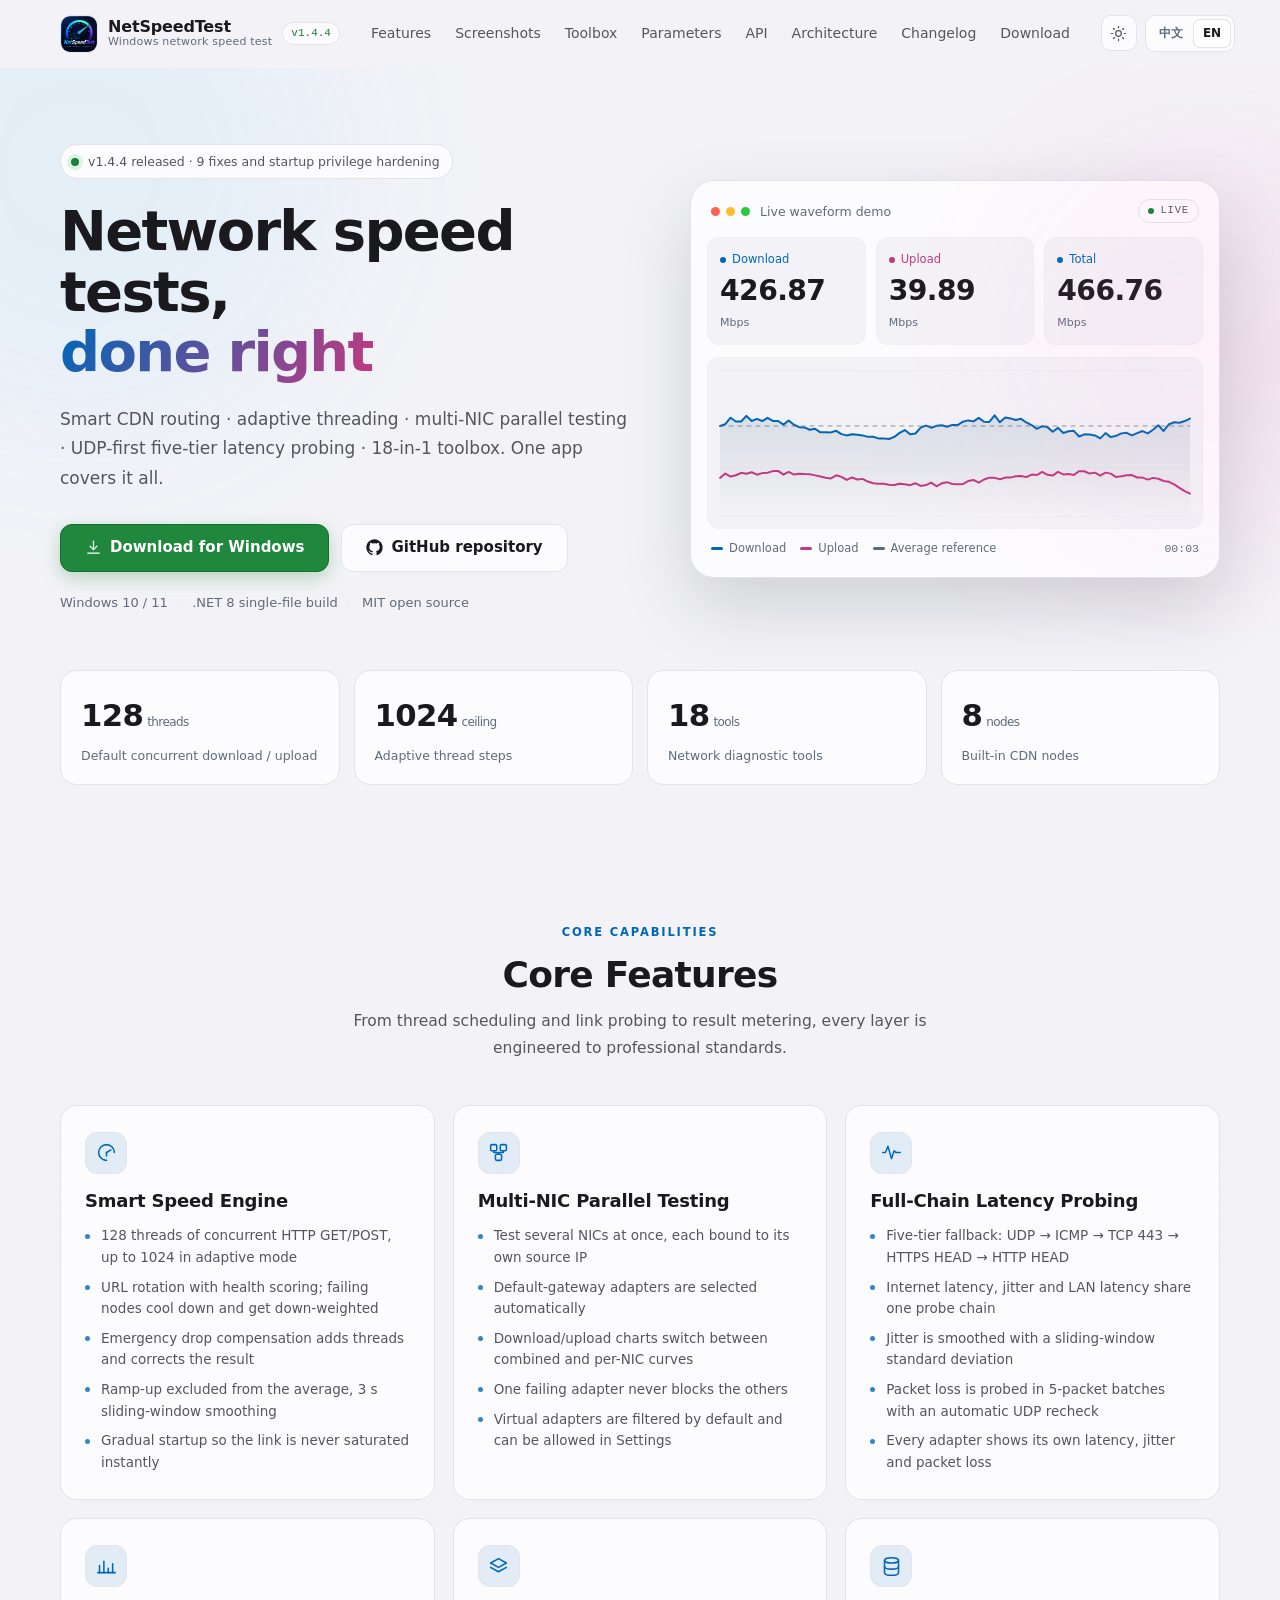
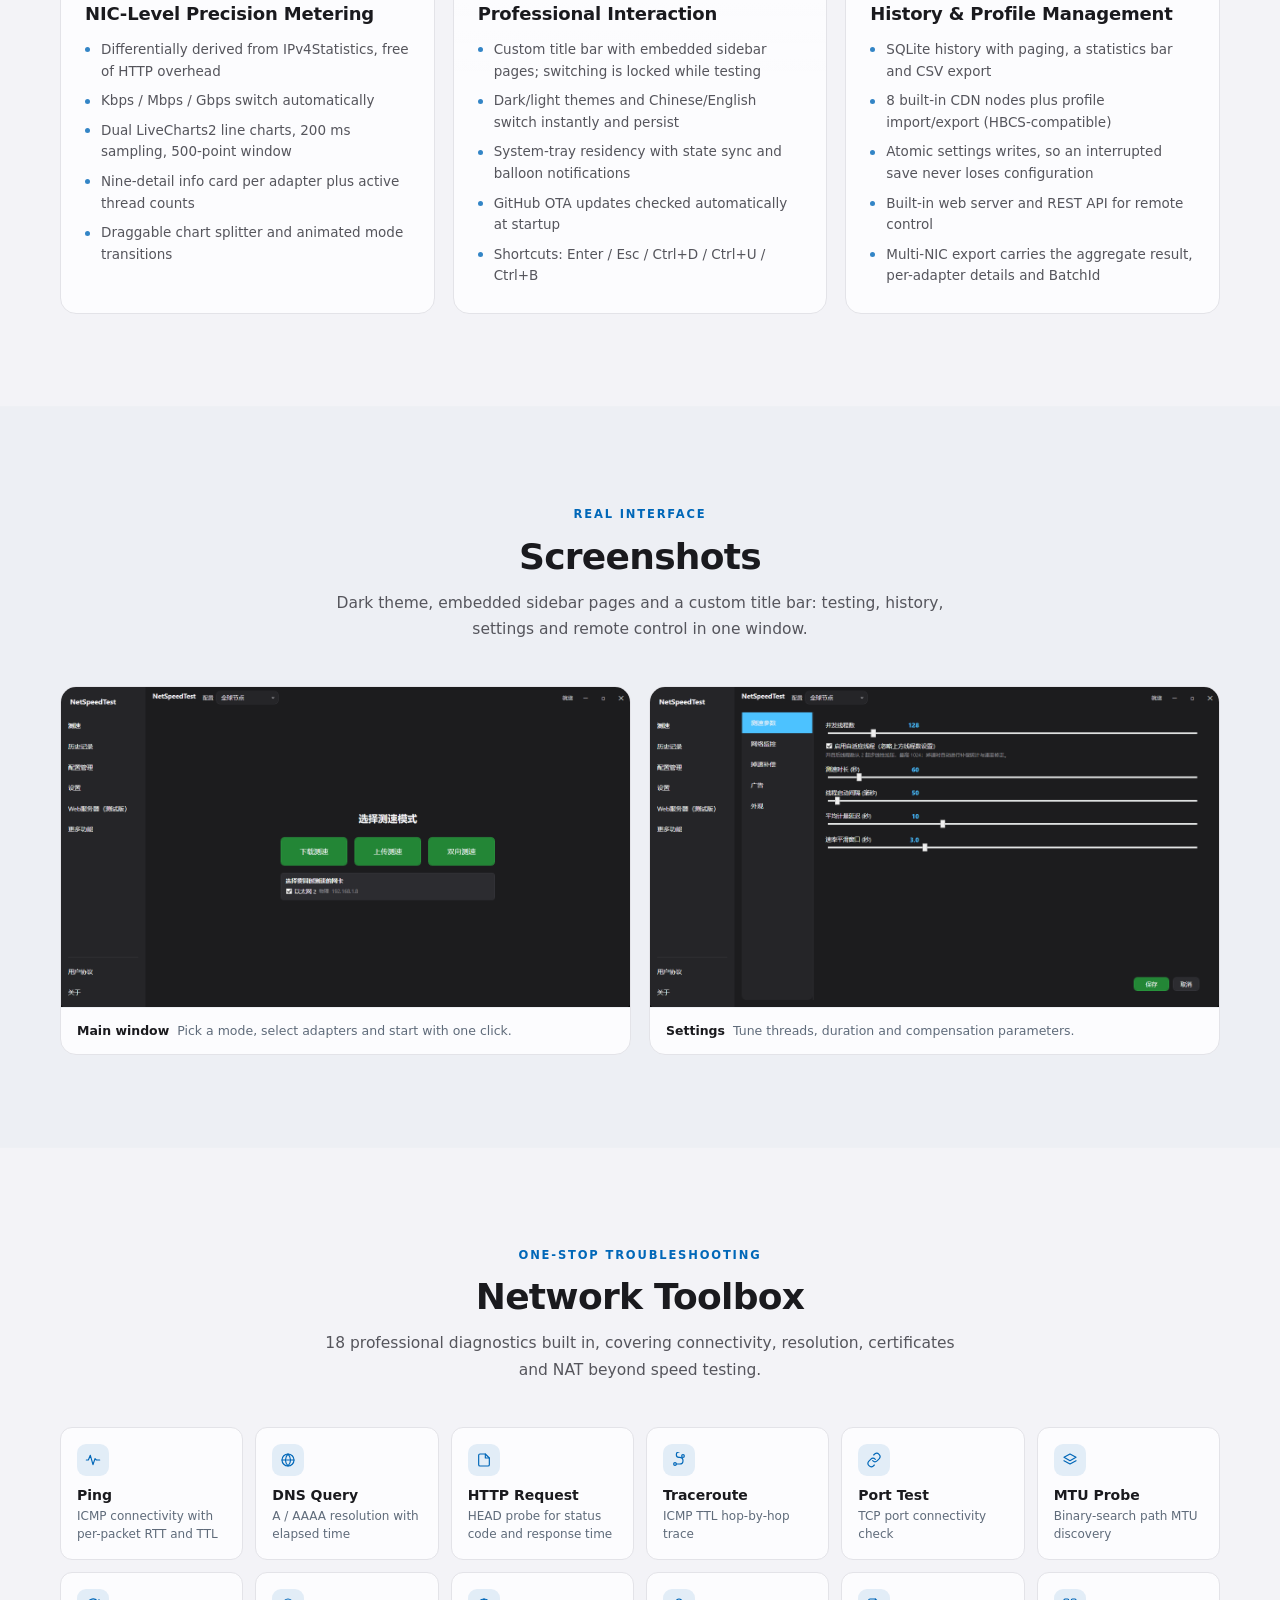
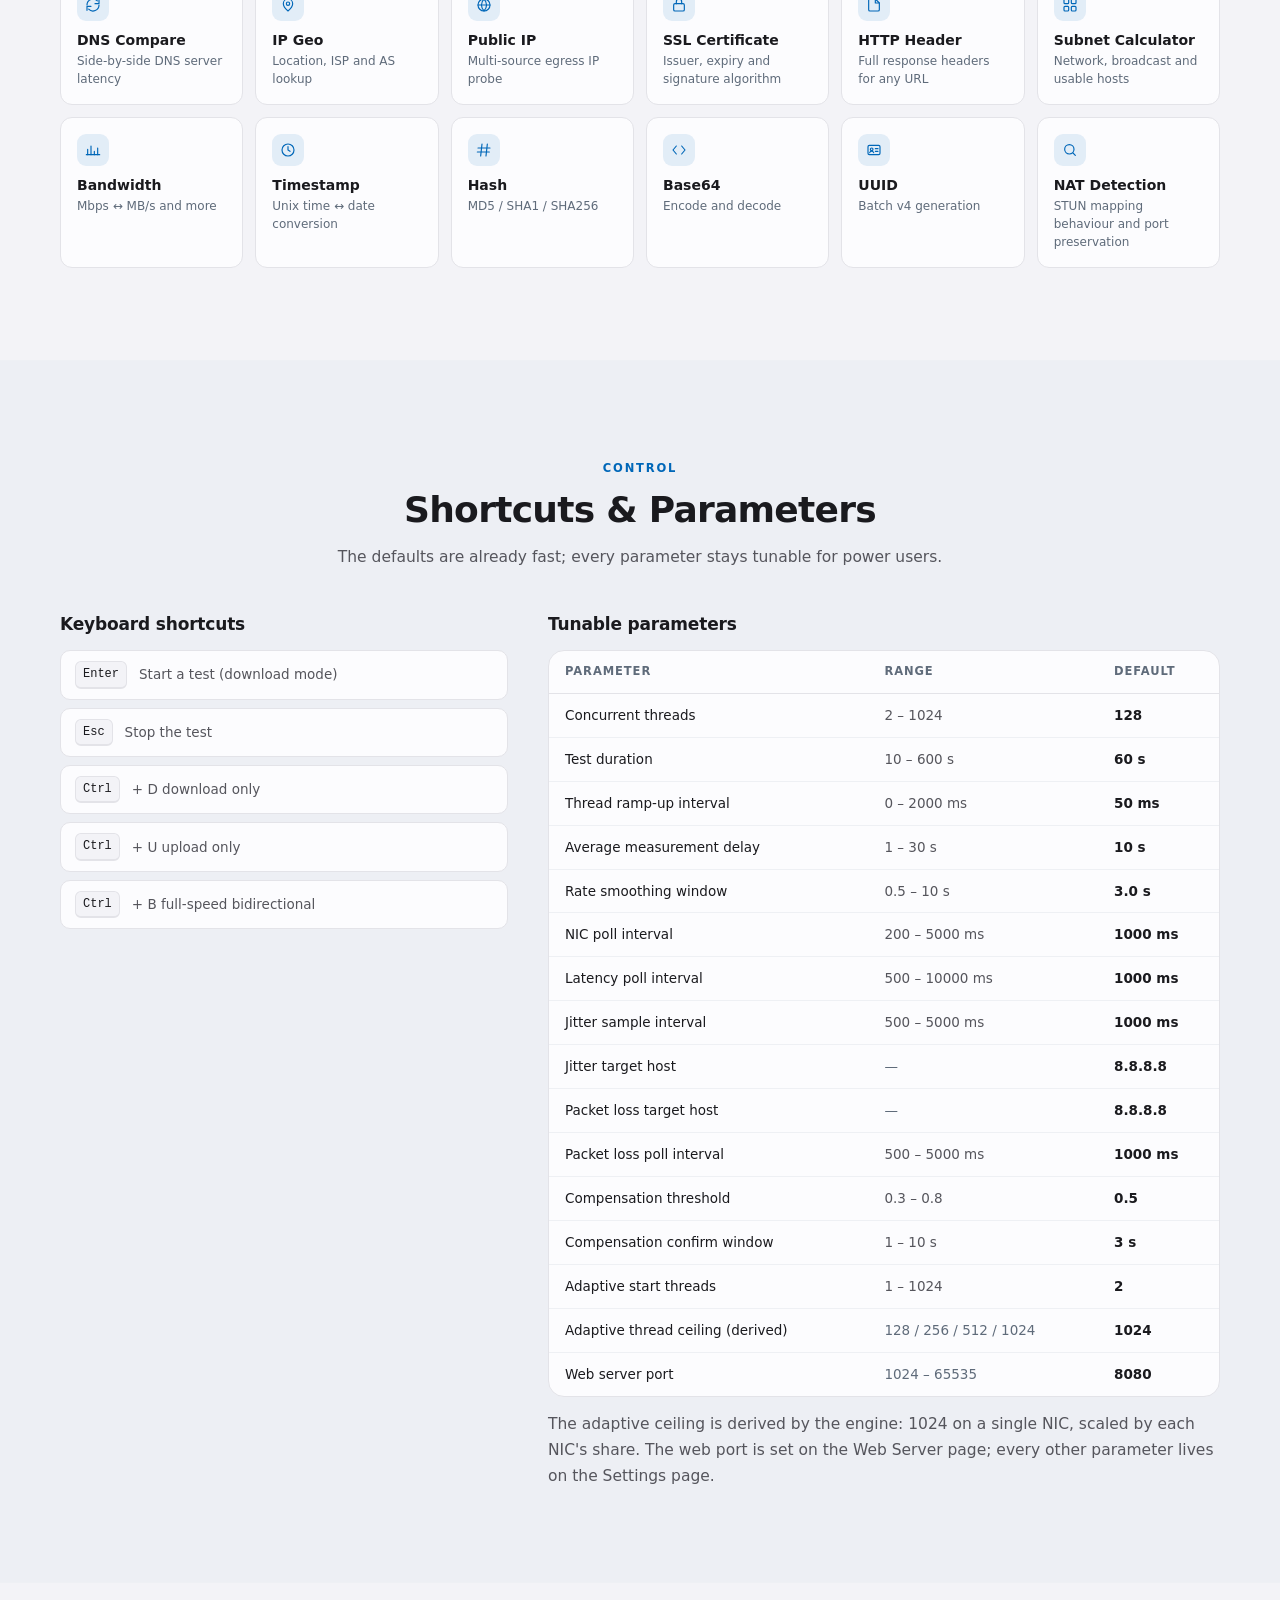
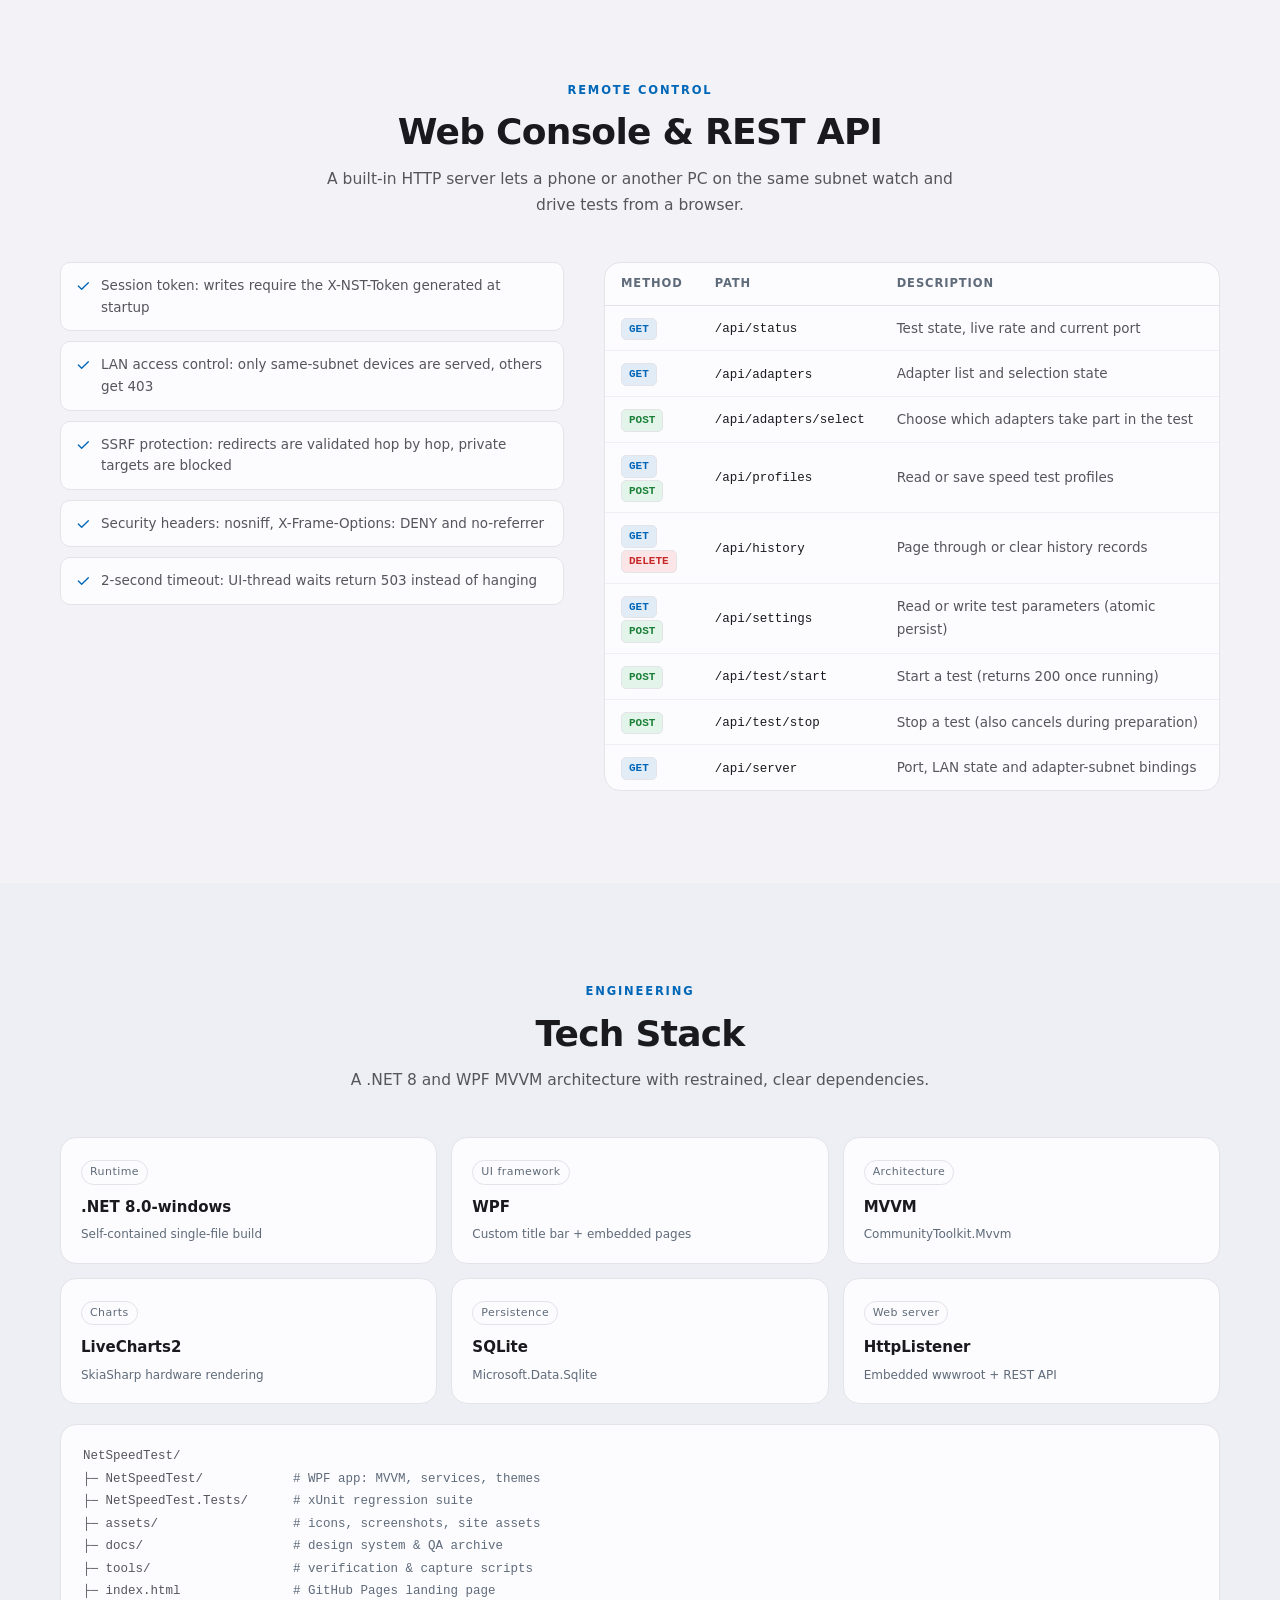
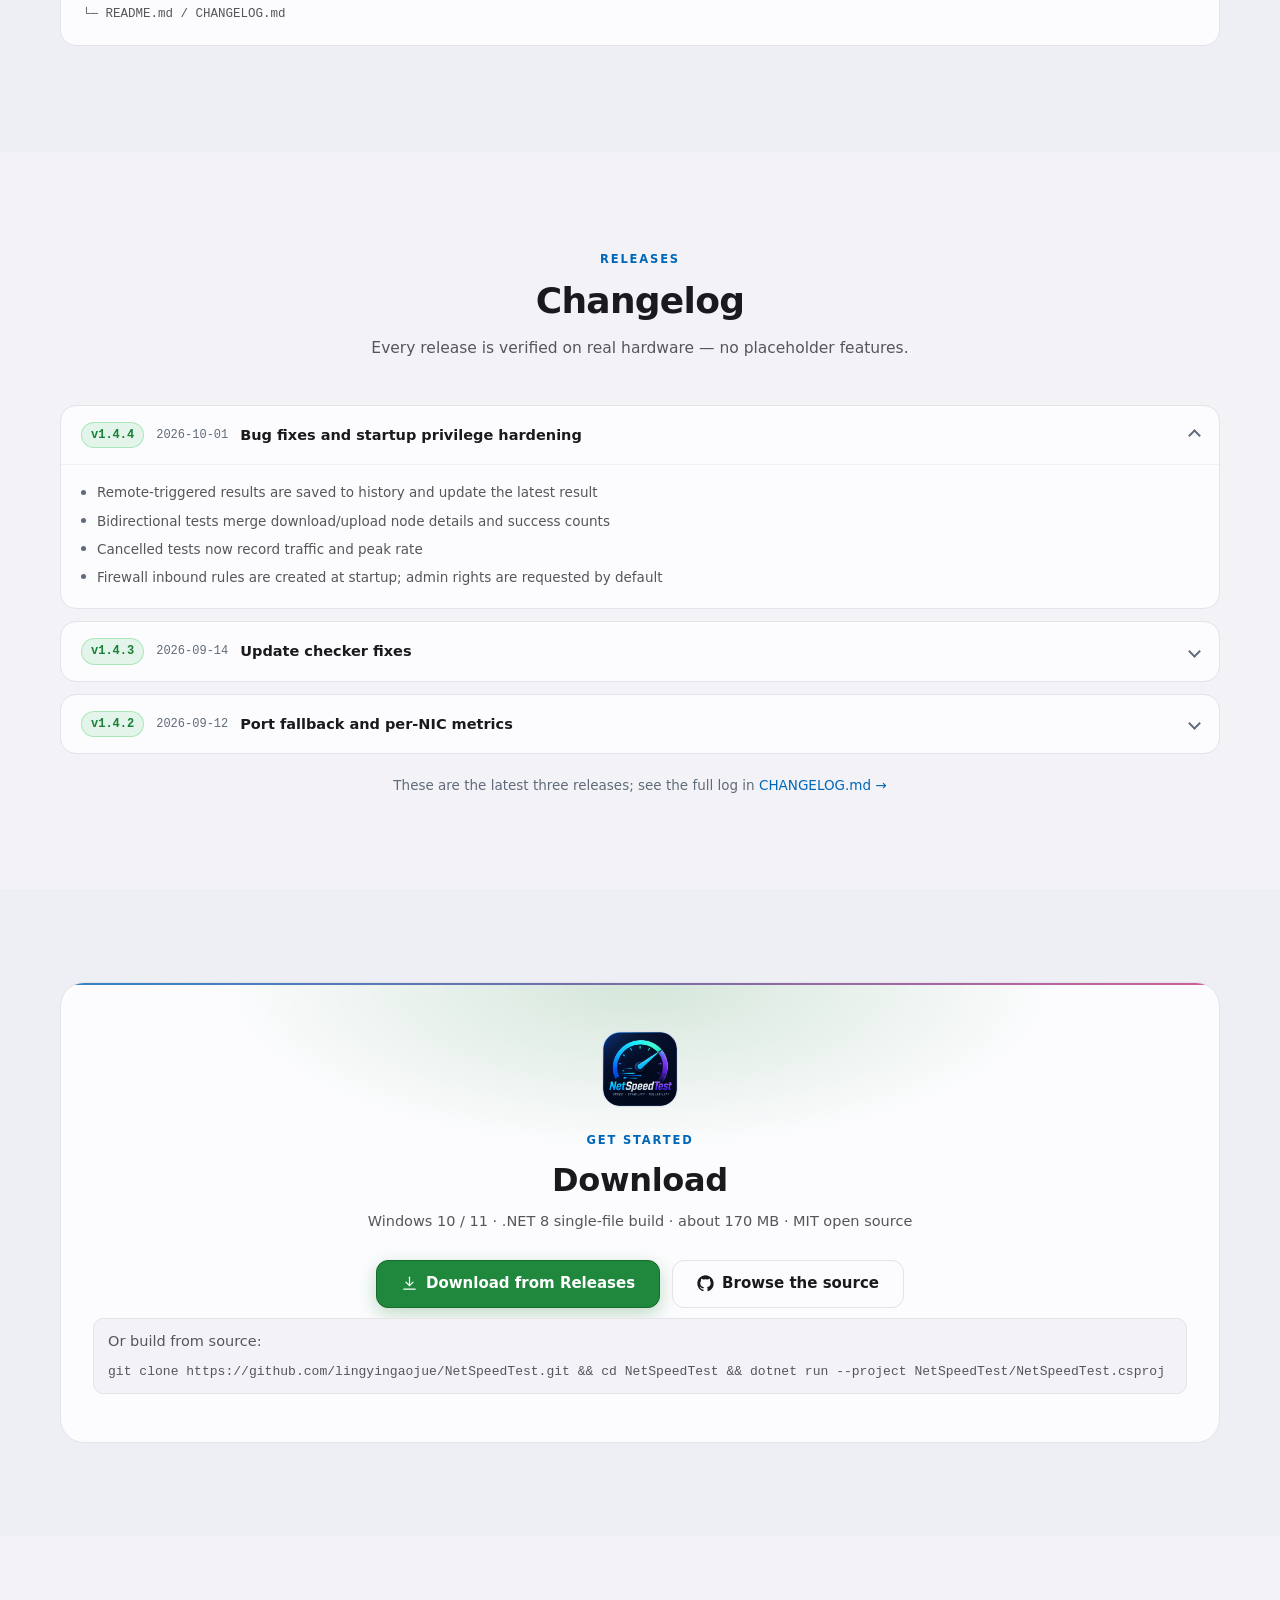
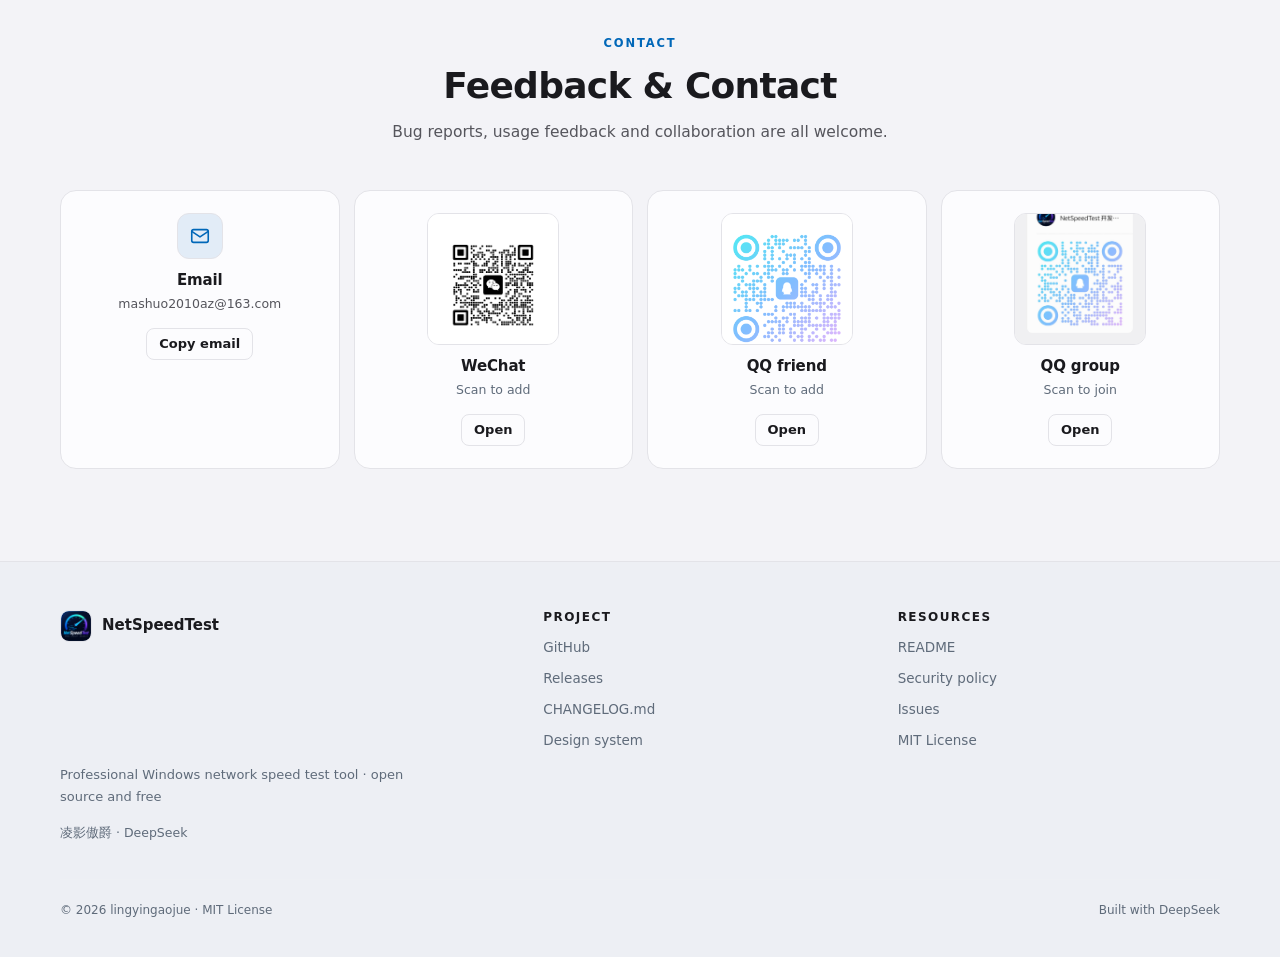
==== commit b0003e7c: "feat(site): 官网按统一模板重做（设计系统、双语 i18n、无障碍与 404 页）" ====
--- a/index.html
+++ b/index.html
@@ -1,58 +1,126 @@
 <!DOCTYPE html>
-<html lang="zh-CN">
+<html lang="zh-CN" data-theme="dark" data-lang="zh">
 <head>
   <meta charset="UTF-8" />
   <meta name="viewport" content="width=device-width, initial-scale=1.0" />
   <title>NetSpeedTest — Windows 专业级网络测速工具</title>
-  <meta name="description" content="NetSpeedTest 是一款开源免费的 Windows 桌面网络测速工具：128 线程智能测速引擎、多网卡并行测速、UDP 优先五层延迟探测、18 合 1 网络工具箱。" />
-  <meta name="theme-color" content="#0d1117" />
+  <meta name="description" content="NetSpeedTest 是一款开源免费的 Windows 桌面网络测速工具：128 线程智能测速引擎、多网卡并行测速、UDP 优先五层延迟探测、18 合 1 网络工具箱与 Web 远程控制台。" />
+  <meta name="theme-color" content="#1c1c1e" />
+  <link rel="canonical" href="https://lingyingaojue.github.io/NetSpeedTest/" />
   <meta property="og:type" content="website" />
+  <meta property="og:url" content="https://lingyingaojue.github.io/NetSpeedTest/" />
   <meta property="og:title" content="NetSpeedTest — Windows 专业级网络测速工具" />
-  <meta property="og:description" content="128 线程智能测速引擎、多网卡并行测速、UDP 优先五层延迟探测、18 合 1 网络工具箱，开源免费。" />
-  <meta property="og:image" content="https://raw.githubusercontent.com/lingyingaojue/NetSpeedTest/main/assets/screenshot.png" />
+  <meta property="og:description" content="128 线程智能测速引擎、多网卡并行测速、UDP 五层延迟探测、18 合 1 工具箱，开源免费。" />
+  <meta property="og:image" content="https://lingyingaojue.github.io/NetSpeedTest/assets/og-cover.png" />
+  <meta property="og:image:width" content="1200" />
+  <meta property="og:image:height" content="630" />
   <meta name="twitter:card" content="summary_large_image" />
-  <link rel="icon" type="image/png" href="NetSpeedTest/Resources/app.png" />
+  <meta name="twitter:title" content="NetSpeedTest — Windows 专业级网络测速工具" />
+  <meta name="twitter:description" content="128 线程智能测速引擎、多网卡并行测速、UDP 五层延迟探测、18 合 1 工具箱，开源免费。" />
+  <meta name="twitter:image" content="https://lingyingaojue.github.io/NetSpeedTest/assets/og-cover.png" />
+  <link rel="icon" href="assets/site-icon.svg" type="image/svg+xml" />
+  <link rel="icon" href="assets/favicon-32.png" sizes="32x32" type="image/png" />
+  <link rel="apple-touch-icon" href="assets/apple-touch-icon.png" />
   <link rel="stylesheet" href="assets/site.css" />
+  <script>
+    /* 在首屏渲染前恢复主题与语言，避免闪烁；无 JS 时中文内容默认可见。 */
+    (function () {
+      var root = document.documentElement;
+      root.classList.add("js");
+      try {
+        var params = new URLSearchParams(window.location.search);
+        var theme = params.get("theme") || localStorage.getItem("nst-site-theme");
+        if (theme !== "light" && theme !== "dark") {
+          theme = window.matchMedia && window.matchMedia("(prefers-color-scheme: light)").matches ? "light" : "dark";
+        }
+        root.setAttribute("data-theme", theme);
+
+        var lang = params.get("lang") || localStorage.getItem("nst-site-lang");
+        if (lang !== "zh" && lang !== "en") {
+          lang = /^zh\b/i.test(navigator.language || "") ? "zh" : "en";
+        }
+        root.setAttribute("data-lang", lang);
+        root.setAttribute("lang", lang === "zh" ? "zh-CN" : "en");
+      } catch (e) { /* localStorage 不可用时保持默认 */ }
+    })();
+  </script>
 </head>
 <body>
-  <div class="cursor-glow" id="cursorGlow" aria-hidden="true"></div>
-  <a class="skip-link" href="#main">跳到主要内容</a>
+  <svg class="sprite" aria-hidden="true" focusable="false" style="position:absolute;width:0;height:0;overflow:hidden">
+    <symbol id="i-speed" viewBox="0 0 24 24" fill="none" stroke="currentColor" stroke-width="1.75" stroke-linecap="round" stroke-linejoin="round"><path d="M12 21a9 9 0 1 1 9-9"/><path d="M12 12l5-3"/><path d="M12 12v4"/></symbol>
+    <symbol id="i-network" viewBox="0 0 24 24" fill="none" stroke="currentColor" stroke-width="1.75" stroke-linecap="round" stroke-linejoin="round"><rect x="3" y="3" width="7" height="7" rx="1.5"/><rect x="14" y="3" width="7" height="7" rx="1.5"/><rect x="8.5" y="14" width="7" height="7" rx="1.5"/><path d="M6.5 10v2h11v-2M12 12v2"/></symbol>
+    <symbol id="i-wave" viewBox="0 0 24 24" fill="none" stroke="currentColor" stroke-width="1.75" stroke-linecap="round" stroke-linejoin="round"><path d="M2 12h3l3-7 4 14 3-9 2 2h5"/></symbol>
+    <symbol id="i-chart" viewBox="0 0 24 24" fill="none" stroke="currentColor" stroke-width="1.75" stroke-linecap="round" stroke-linejoin="round"><path d="M4 19V11M9 19V6M14 19v-5M19 19V9"/><path d="M2 19h20"/></symbol>
+    <symbol id="i-layers" viewBox="0 0 24 24" fill="none" stroke="currentColor" stroke-width="1.75" stroke-linecap="round" stroke-linejoin="round"><path d="M12 3l9 5-9 5-9-5 9-5z"/><path d="M3 13l9 5 9-5"/></symbol>
+    <symbol id="i-database" viewBox="0 0 24 24" fill="none" stroke="currentColor" stroke-width="1.75" stroke-linecap="round" stroke-linejoin="round"><ellipse cx="12" cy="5" rx="8" ry="3"/><path d="M4 5v14c0 1.7 3.6 3 8 3s8-1.3 8-3V5"/><path d="M4 12c0 1.7 3.6 3 8 3s8-1.3 8-3"/></symbol>
+    <symbol id="i-download" viewBox="0 0 24 24" fill="none" stroke="currentColor" stroke-width="1.75" stroke-linecap="round" stroke-linejoin="round"><path d="M12 3v12"/><path d="M7 10l5 5 5-5"/><path d="M4 20h16"/></symbol>
+    <symbol id="i-github" viewBox="0 0 24 24" fill="currentColor"><path d="M12 .5C5.65.5.5 5.65.5 12c0 5.08 3.29 9.39 7.86 10.91.58.11.79-.25.79-.56v-2c-3.2.7-3.87-1.54-3.87-1.54-.52-1.33-1.28-1.68-1.28-1.68-1.04-.71.08-.7.08-.7 1.15.08 1.76 1.18 1.76 1.18 1.03 1.76 2.69 1.25 3.35.96.1-.75.4-1.25.72-1.54-2.55-.29-5.24-1.28-5.24-5.69 0-1.26.45-2.28 1.18-3.09-.12-.29-.51-1.46.11-3.05 0 0 .97-.31 3.17 1.18a11.1 11.1 0 0 1 5.78 0c2.2-1.49 3.17-1.18 3.17-1.18.62 1.59.23 2.76.11 3.05.74.81 1.18 1.83 1.18 3.09 0 4.42-2.7 5.39-5.27 5.68.42.36.79 1.06.79 2.14v3.17c0 .31.21.68.8.56A11.52 11.52 0 0 0 23.5 12C23.5 5.65 18.35.5 12 .5Z"/></symbol>
+    <symbol id="i-star" viewBox="0 0 24 24" fill="none" stroke="currentColor" stroke-width="1.75" stroke-linecap="round" stroke-linejoin="round"><path d="M12 3l2.7 6.3 6.8.6-5.2 4.5 1.6 6.7L12 17.6 6.1 21l1.6-6.7L2.5 9.9l6.8-.6L12 3z"/></symbol>
+    <symbol id="i-moon" viewBox="0 0 24 24" fill="none" stroke="currentColor" stroke-width="1.75" stroke-linecap="round" stroke-linejoin="round"><path d="M20 14.5A8.5 8.5 0 1 1 9.5 4a7 7 0 0 0 10.5 10.5z"/></symbol>
+    <symbol id="i-sun" viewBox="0 0 24 24" fill="none" stroke="currentColor" stroke-width="1.75" stroke-linecap="round" stroke-linejoin="round"><circle cx="12" cy="12" r="4"/><path d="M12 2v2M12 20v2M4.9 4.9l1.4 1.4M17.7 17.7l1.4 1.4M2 12h2M20 12h2M4.9 19.1l1.4-1.4M17.7 6.3l1.4-1.4"/></symbol>
+    <symbol id="i-check" viewBox="0 0 24 24" fill="none" stroke="currentColor" stroke-width="2" stroke-linecap="round" stroke-linejoin="round"><path d="M5 12l5 5L20 7"/></symbol>
+    <symbol id="i-copy" viewBox="0 0 24 24" fill="none" stroke="currentColor" stroke-width="1.75" stroke-linecap="round" stroke-linejoin="round"><rect x="9" y="9" width="12" height="12" rx="2"/><path d="M5 15H4a1 1 0 0 1-1-1V4a1 1 0 0 1 1-1h10a1 1 0 0 1 1 1v1"/></symbol>
+    <symbol id="i-mail" viewBox="0 0 24 24" fill="none" stroke="currentColor" stroke-width="1.75" stroke-linecap="round" stroke-linejoin="round"><rect x="3" y="5" width="18" height="14" rx="2"/><path d="M3 7l9 6 9-6"/></symbol>
+    <symbol id="i-external" viewBox="0 0 24 24" fill="none" stroke="currentColor" stroke-width="1.75" stroke-linecap="round" stroke-linejoin="round"><path d="M14 4h6v6"/><path d="M20 4L10 14"/><path d="M18 14v5a1 1 0 0 1-1 1H5a1 1 0 0 1-1-1V7a1 1 0 0 1 1-1h5"/></symbol>
+    <symbol id="i-shield" viewBox="0 0 24 24" fill="none" stroke="currentColor" stroke-width="1.75" stroke-linecap="round" stroke-linejoin="round"><path d="M12 3l8 3v6c0 4.5-3.2 7.7-8 9-4.8-1.3-8-4.5-8-9V6l8-3z"/><path d="M9 12l2 2 4-4"/></symbol>
+    <symbol id="i-globe" viewBox="0 0 24 24" fill="none" stroke="currentColor" stroke-width="1.75" stroke-linecap="round" stroke-linejoin="round"><circle cx="12" cy="12" r="9"/><path d="M3 12h18"/><path d="M12 3c2.5 2.5 3.8 5.7 3.8 9S14.5 18.5 12 21c-2.5-2.5-3.8-5.7-3.8-9S9.5 5.5 12 3z"/></symbol>
+    <symbol id="i-link" viewBox="0 0 24 24" fill="none" stroke="currentColor" stroke-width="1.75" stroke-linecap="round" stroke-linejoin="round"><path d="M10 13a5 5 0 0 0 7 0l3-3a5 5 0 0 0-7-7l-1.5 1.5"/><path d="M14 11a5 5 0 0 0-7 0l-3 3a5 5 0 0 0 7 7l1.5-1.5"/></symbol>
+    <symbol id="i-route" viewBox="0 0 24 24" fill="none" stroke="currentColor" stroke-width="1.75" stroke-linecap="round" stroke-linejoin="round"><circle cx="6" cy="18" r="2"/><circle cx="18" cy="6" r="2"/><path d="M8 18h5a5 5 0 0 0 0-10h-1a4 4 0 0 1 0-8"/></symbol>
+    <symbol id="i-refresh" viewBox="0 0 24 24" fill="none" stroke="currentColor" stroke-width="1.75" stroke-linecap="round" stroke-linejoin="round"><path d="M21 12a9 9 0 0 1-15.5 6.2M3 12a9 9 0 0 1 15.5-6.2"/><path d="M21 4v6h-6M3 20v-6h6"/></symbol>
+    <symbol id="i-pin" viewBox="0 0 24 24" fill="none" stroke="currentColor" stroke-width="1.75" stroke-linecap="round" stroke-linejoin="round"><path d="M12 21s7-6.3 7-11a7 7 0 1 0-14 0c0 4.7 7 11 7 11z"/><circle cx="12" cy="10" r="2.5"/></symbol>
+    <symbol id="i-lock" viewBox="0 0 24 24" fill="none" stroke="currentColor" stroke-width="1.75" stroke-linecap="round" stroke-linejoin="round"><rect x="4" y="10" width="16" height="11" rx="2"/><path d="M8 10V7a4 4 0 0 1 8 0v3"/></symbol>
+    <symbol id="i-file" viewBox="0 0 24 24" fill="none" stroke="currentColor" stroke-width="1.75" stroke-linecap="round" stroke-linejoin="round"><path d="M14 3H6a2 2 0 0 0-2 2v14a2 2 0 0 0 2 2h12a2 2 0 0 0 2-2V9l-6-6z"/><path d="M14 3v6h6"/></symbol>
+    <symbol id="i-grid" viewBox="0 0 24 24" fill="none" stroke="currentColor" stroke-width="1.75" stroke-linecap="round" stroke-linejoin="round"><rect x="3" y="3" width="7" height="7" rx="1.5"/><rect x="14" y="3" width="7" height="7" rx="1.5"/><rect x="3" y="14" width="7" height="7" rx="1.5"/><rect x="14" y="14" width="7" height="7" rx="1.5"/></symbol>
+    <symbol id="i-clock" viewBox="0 0 24 24" fill="none" stroke="currentColor" stroke-width="1.75" stroke-linecap="round" stroke-linejoin="round"><circle cx="12" cy="12" r="9"/><path d="M12 7v5l3 2"/></symbol>
+    <symbol id="i-hash" viewBox="0 0 24 24" fill="none" stroke="currentColor" stroke-width="1.75" stroke-linecap="round" stroke-linejoin="round"><path d="M9 3L7 21M17 3l-2 18M3 9h18M2 15h18"/></symbol>
+    <symbol id="i-code" viewBox="0 0 24 24" fill="none" stroke="currentColor" stroke-width="1.75" stroke-linecap="round" stroke-linejoin="round"><path d="M8 6l-5 6 5 6"/><path d="M16 6l5 6-5 6"/></symbol>
+    <symbol id="i-id" viewBox="0 0 24 24" fill="none" stroke="currentColor" stroke-width="1.75" stroke-linecap="round" stroke-linejoin="round"><rect x="3" y="5" width="18" height="14" rx="2"/><circle cx="8.5" cy="11" r="2"/><path d="M5.5 16c.6-1.6 1.7-2.4 3-2.4s2.4.8 3 2.4"/><path d="M14 10h4M14 14h4"/></symbol>
+    <symbol id="i-search" viewBox="0 0 24 24" fill="none" stroke="currentColor" stroke-width="1.75" stroke-linecap="round" stroke-linejoin="round"><circle cx="11" cy="11" r="7"/><path d="M20 20l-3.5-3.5"/></symbol>
+    <symbol id="i-terminal" viewBox="0 0 24 24" fill="none" stroke="currentColor" stroke-width="1.75" stroke-linecap="round" stroke-linejoin="round"><rect x="3" y="4" width="18" height="16" rx="2"/><path d="M7 9l3 3-3 3M13 15h4"/></symbol>
+    <symbol id="i-server" viewBox="0 0 24 24" fill="none" stroke="currentColor" stroke-width="1.75" stroke-linecap="round" stroke-linejoin="round"><rect x="3" y="4" width="18" height="7" rx="2"/><rect x="3" y="13" width="18" height="7" rx="2"/><path d="M7 7.5h.01M7 16.5h.01"/></symbol>
+    <symbol id="i-cpu" viewBox="0 0 24 24" fill="none" stroke="currentColor" stroke-width="1.75" stroke-linecap="round" stroke-linejoin="round"><rect x="6" y="6" width="12" height="12" rx="2"/><rect x="9.5" y="9.5" width="5" height="5"/><path d="M9 2v2M15 2v2M9 20v2M15 20v2M2 9h2M2 15h2M20 9h2M20 15h2"/></symbol>
+    <symbol id="i-arrow" viewBox="0 0 24 24" fill="none" stroke="currentColor" stroke-width="1.75" stroke-linecap="round" stroke-linejoin="round"><path d="M5 12h14"/><path d="M13 6l6 6-6 6"/></symbol>
+  </svg>
+
+  <a class="skip-link" href="#main" data-i18n="header.skip">跳到主要内容</a>
 
   <header class="site-header" id="siteHeader">
     <div class="container header-inner">
-      <a class="brand" href="#top" aria-label="NetSpeedTest 首页">
-        <img src="NetSpeedTest/Resources/app.png" alt="" width="42" height="42" />
+      <a class="brand" href="#top" aria-label="NetSpeedTest">
+        <img src="assets/app-icon.png" alt="" width="38" height="38" />
         <span class="brand-text">
           <strong>NetSpeedTest</strong>
-          <small>Windows 网络测速</small>
+          <span data-i18n="brand.sub">Windows 网络测速</span>
         </span>
-        <span class="version-chip">v1.4.4</span>
+        <span class="version-chip" id="siteVersion">v1.4.4</span>
       </a>
 
-      <button class="nav-toggle" id="navToggle" type="button" aria-label="打开导航菜单" aria-expanded="false" aria-controls="siteNav">
+      <button class="nav-toggle" id="navToggle" type="button" aria-expanded="false" aria-controls="siteNav"
+              data-i18n-aria="header.menu" aria-label="打开导航菜单">
         <span></span><span></span><span></span>
       </button>
 
-      <nav class="site-nav" id="siteNav" aria-label="主导航">
-        <span class="nav-indicator" id="navIndicator" aria-hidden="true"></span>
-        <a href="#features">核心特性</a>
-        <a href="#screenshot">界面预览</a>
-        <a href="#toolbox">工具箱</a>
-        <a href="#architecture">技术架构</a>
-        <a href="#changelog">更新日志</a>
-        <a href="#download">
-            <svg class="icon" viewBox="0 0 24 24" aria-hidden="true"><path d="M12 3a1 1 0 0 1 1 1v9.586l3.293-3.293a1 1 0 1 1 1.414 1.414l-5 5a1 1 0 0 1-1.414 0l-5-5a1 1 0 1 1 1.414-1.414L11 13.586V4a1 1 0 0 1 1-1Z"/><path d="M5 17v1a2 2 0 0 0 2 2h10a2 2 0 0 0 2-2v-1a1 1 0 1 0-2 0v1H7v-1a1 1 0 1 0-2 0Z"/></svg>
-            免费下载
-          </a>
-          <a href="#contact">联系方式</a>
-        </nav>
+      <nav class="site-nav" id="siteNav" data-i18n-aria="header.nav" aria-label="主导航">
+        <a href="#features" data-i18n="nav.features">核心特性</a>
+        <a href="#screenshot" data-i18n="nav.screenshot">界面预览</a>
+        <a href="#toolbox" data-i18n="nav.toolbox">工具箱</a>
+        <a href="#reference" data-i18n="nav.reference">参数</a>
+        <a href="#api" data-i18n="nav.api">接口</a>
+        <a href="#architecture" data-i18n="nav.architecture">架构</a>
+        <a href="#changelog" data-i18n="nav.changelog">更新日志</a>
+        <a href="#download" data-i18n="nav.download">下载</a>
+      </nav>
 
       <div class="header-tools">
-        <button class="theme-toggle" id="siteThemeToggle" type="button" aria-label="切换主题">🌙</button>
-        <select class="lang-switch" id="siteLangSwitch" aria-label="语言 / Language">
-          <option value="zh">中文</option>
-          <option value="en">English</option>
-        </select>
+        <button class="icon-btn" id="themeToggle" type="button"
+                data-i18n-aria="header.theme" data-i18n-title="header.theme" aria-label="切换主题" title="切换主题">
+          <svg class="icon-moon" aria-hidden="true"><use href="#i-moon"></use></svg>
+          <svg class="icon-sun" aria-hidden="true"><use href="#i-sun"></use></svg>
+        </button>
+        <div class="lang-switch" role="group" data-i18n-aria="header.lang" aria-label="语言 / Language">
+          <button type="button" data-lang="zh" class="is-active">中文</button>
+          <button type="button" data-lang="en">EN</button>
+        </div>
       </div>
     </div>
   </header>
@@ -60,500 +128,770 @@
   <main id="main">
     <!-- Hero -->
     <section class="hero" id="top">
-      <div class="hero-bg" aria-hidden="true"></div>
-      <div class="container hero-grid">
-        <div class="hero-copy">
-          <div class="hero-badge">
-            <span class="pulse-dot"></span>
-            v1.4.4 已发布 · 9 项缺陷修复与启动权限加固
-          </div>
-          <h1>把 Windows 网络测速<br />做到<span class="gradient-text">专业级</span></h1>
-          <p class="hero-subtitle">
-            CDN 智能调度 · 自适应线程引擎 · 多网卡并行测速 · 掉速紧急补偿 · UDP 五层延迟探测 ·
-            18 合 1 工具箱，一款工具全部搞定。
-          </p>
-          <div class="hero-actions">
+      <div class="container">
+        <div class="hero-grid">
+          <div class="hero-copy">
+            <span class="hero-badge">
+              <span class="pulse-dot" aria-hidden="true"></span>
+              <span data-i18n="hero.badge">v1.4.4 已发布 · 缺陷修复与启动权限加固</span>
+            </span>
+            <h1 data-i18n-html="hero.title">把网络测速<br />做到<span class="grad">专业级</span></h1>
+            <p class="hero-subtitle" data-i18n="hero.sub">CDN 智能调度 · 自适应线程引擎 · 多网卡并行测速 · UDP 五层延迟探测 · 18 合 1 工具箱，一款工具全部搞定。</p>
+            <div class="hero-actions">
+              <a class="btn btn-primary btn-lg" href="https://github.com/lingyingaojue/NetSpeedTest/releases/latest">
+                <svg aria-hidden="true"><use href="#i-download"></use></svg>
+                <span data-i18n="hero.cta.download">下载 Windows 版</span>
+              </a>
+              <a class="btn btn-ghost btn-lg" href="https://github.com/lingyingaojue/NetSpeedTest">
+                <svg aria-hidden="true"><use href="#i-github"></use></svg>
+                <span data-i18n="hero.cta.github">GitHub 仓库</span>
+              </a>
+            </div>
+            <p class="hero-meta">
+              <span data-i18n="hero.meta.os">Windows 10 / 11</span><span class="sep">·</span>
+              <span data-i18n="hero.meta.build">.NET 8 单文件发布</span><span class="sep">·</span>
+              <span data-i18n="hero.meta.license">MIT 开源免费</span>
+            </p>
+          </div>
+
+          <div class="hero-visual reveal">
+            <div class="demo-card">
+              <div class="demo-head">
+                <span class="window-dots" aria-hidden="true"><i></i><i></i><i></i></span>
+                <span data-i18n="demo.title">实时波形演示</span>
+                <span class="live-tag"><i aria-hidden="true"></i><span data-i18n="demo.live">LIVE</span></span>
+              </div>
+              <div class="demo-values">
+                <div class="demo-value">
+                  <span class="demo-label download-label" data-i18n="demo.download">下载</span>
+                  <strong id="demoDownload">0.00</strong>
+                  <small>Mbps</small>
+                </div>
+                <div class="demo-value">
+                  <span class="demo-label upload-label" data-i18n="demo.upload">上传</span>
+                  <strong id="demoUpload">0.00</strong>
+                  <small>Mbps</small>
+                </div>
+                <div class="demo-value">
+                  <span class="demo-label total-label" data-i18n="demo.total">总速率</span>
+                  <strong id="demoTotal">0.00</strong>
+                  <small>Mbps</small>
+                </div>
+              </div>
+              <canvas id="speedChart" width="640" height="344" data-i18n-aria="demo.chart" aria-label="模拟测速波形图" role="img"></canvas>
+              <div class="demo-foot">
+                <span class="legend"><i class="legend-download"></i><span data-i18n="demo.legend.download">下载</span></span>
+                <span class="legend"><i class="legend-upload"></i><span data-i18n="demo.legend.upload">上传</span></span>
+                <span class="legend"><i class="legend-avg"></i><span data-i18n="demo.legend.avg">均值参考线</span></span>
+                <span id="demoElapsed">00:00</span>
+              </div>
+            </div>
+          </div>
+        </div>
+
+        <div class="hero-stats">
+          <div class="stat-item">
+            <strong><span class="counter" data-target="128">128</span><em data-i18n="stats.threads.unit">线程</em></strong>
+            <span data-i18n="stats.threads.label">默认并发下载 / 上传</span>
+          </div>
+          <div class="stat-item">
+            <strong><span class="counter" data-target="1024">1024</span><em data-i18n="stats.adaptive.unit">上限</em></strong>
+            <span data-i18n="stats.adaptive.label">自适应线程阶梯</span>
+          </div>
+          <div class="stat-item">
+            <strong><span class="counter" data-target="18">18</span><em data-i18n="stats.tools.unit">种</em></strong>
+            <span data-i18n="stats.tools.label">网络诊断工具</span>
+          </div>
+          <div class="stat-item">
+            <strong><span class="counter" data-target="8">8</span><em data-i18n="stats.nodes.unit">个</em></strong>
+            <span data-i18n="stats.nodes.label">内置 CDN 节点</span>
+          </div>
+        </div>
+      </div>
+    </section>
+
+    <!-- Features -->
+    <section class="section" id="features" data-section="features">
+      <div class="container">
+        <div class="section-head">
+          <span class="kicker" data-i18n="features.kicker">核心能力</span>
+          <h2 class="section-title" data-i18n="section.features.title">核心特性</h2>
+          <p class="section-lede" data-i18n="features.lede">从线程调度、链路探测到结果计量，每一层都按专业标准实现。</p>
+        </div>
+
+        <div class="feature-grid">
+          <article class="feature-card reveal">
+            <span class="feature-icon"><svg aria-hidden="true"><use href="#i-speed"></use></svg></span>
+            <h3 data-i18n="feature.engine.title">智能测速引擎</h3>
+            <ul>
+              <li data-i18n="feature.engine.b1">128 线程并发 HTTP GET / POST，自适应模式最高 1024</li>
+              <li data-i18n="feature.engine.b2">URL 轮转调度 + 健康度评分，失败节点自动冷却降权</li>
+              <li data-i18n="feature.engine.b3">掉速紧急补偿：自动加线程并修正结果</li>
+              <li data-i18n="feature.engine.b4">跳过爬坡取均值 + 3 秒滑动窗口去毛刺</li>
+              <li data-i18n="feature.engine.b5">渐变启动，避免瞬间占满带宽</li>
+            </ul>
+          </article>
+
+          <article class="feature-card reveal">
+            <span class="feature-icon"><svg aria-hidden="true"><use href="#i-network"></use></svg></span>
+            <h3 data-i18n="feature.multinic.title">多网卡并行测速</h3>
+            <ul>
+              <li data-i18n="feature.multinic.b1">勾选多张网卡同时测速，各自绑定源 IP</li>
+              <li data-i18n="feature.multinic.b2">默认优先选中带默认网关的网卡</li>
+              <li data-i18n="feature.multinic.b3">下载 / 上传曲线支持「合计 / 单网卡」切换</li>
+              <li data-i18n="feature.multinic.b4">单卡失败不影响其余网卡出结果</li>
+              <li data-i18n="feature.multinic.b5">虚拟网卡默认过滤，可在设置中放行</li>
+            </ul>
+          </article>
+
+          <article class="feature-card reveal">
+            <span class="feature-icon"><svg aria-hidden="true"><use href="#i-wave"></use></svg></span>
+            <h3 data-i18n="feature.latency.title">全链路延迟探测</h3>
+            <ul>
+              <li data-i18n="feature.latency.b1">五层回退：UDP → ICMP → TCP 443 → HTTPS HEAD → HTTP HEAD</li>
+              <li data-i18n="feature.latency.b2">外网延迟、抖动、内网延迟共用同一探测链路</li>
+              <li data-i18n="feature.latency.b3">抖动按滑动窗口标准差实时平滑</li>
+              <li data-i18n="feature.latency.b4">丢包率 5 包 / 批轮询，首轮全失败自动 UDP 复核</li>
+              <li data-i18n="feature.latency.b5">每张网卡独立呈现延迟、抖动与丢包率</li>
+            </ul>
+          </article>
+
+          <article class="feature-card reveal">
+            <span class="feature-icon"><svg aria-hidden="true"><use href="#i-chart"></use></svg></span>
+            <h3 data-i18n="feature.metering.title">NIC 级精准计量</h3>
+            <ul>
+              <li data-i18n="feature.metering.b1">基于 IPv4Statistics 差分计算，排除 HTTP 协议开销</li>
+              <li data-i18n="feature.metering.b2">Kbps / Mbps / Gbps 自动切换</li>
+              <li data-i18n="feature.metering.b3">LiveCharts2 双折线图，200 ms 采样、500 点滑动窗口</li>
+              <li data-i18n="feature.metering.b4">每网卡 9 项详情信息卡 + 活跃线程计数</li>
+              <li data-i18n="feature.metering.b5">下载 / 上传图表可拖拽分割线，模式切换带过渡动画</li>
+            </ul>
+          </article>
+
+          <article class="feature-card reveal">
+            <span class="feature-icon"><svg aria-hidden="true"><use href="#i-layers"></use></svg></span>
+            <h3 data-i18n="feature.ux.title">专业交互体验</h3>
+            <ul>
+              <li data-i18n="feature.ux.b1">自绘标题栏 + 侧边栏内嵌页，测速中禁用页面切换</li>
+              <li data-i18n="feature.ux.b2">深 / 浅主题与中英双语即时切换并持久化</li>
+              <li data-i18n="feature.ux.b3">系统托盘驻留、状态联动与气泡通知</li>
+              <li data-i18n="feature.ux.b4">GitHub OTA 在线升级，启动自动检查</li>
+              <li data-i18n="feature.ux.b5">快捷键 Enter / Esc / Ctrl+D / Ctrl+U / Ctrl+B</li>
+            </ul>
+          </article>
+
+          <article class="feature-card reveal">
+            <span class="feature-icon"><svg aria-hidden="true"><use href="#i-database"></use></svg></span>
+            <h3 data-i18n="feature.history.title">历史与配置管理</h3>
+            <ul>
+              <li data-i18n="feature.history.b1">SQLite 持久化历史，分页、统计栏与 CSV 导出</li>
+              <li data-i18n="feature.history.b2">8 个内置 CDN 节点，自定义配置导入 / 导出（兼容 HBCS）</li>
+              <li data-i18n="feature.history.b3">设置原子写入，异常中断不丢配置</li>
+              <li data-i18n="feature.history.b4">内置 Web 服务器 + REST API 远程控制</li>
+              <li data-i18n="feature.history.b5">多网卡导出包含聚合结果、每卡明细与 BatchId</li>
+            </ul>
+          </article>
+        </div>
+      </div>
+    </section>
+
+    <!-- Screenshot -->
+    <section class="section section-alt" id="screenshot" data-section="screenshot">
+      <div class="container">
+        <div class="section-head">
+          <span class="kicker" data-i18n="screenshot.kicker">真实界面</span>
+          <h2 class="section-title" data-i18n="section.screenshot.title">界面预览</h2>
+          <p class="section-lede" data-i18n="screenshot.lede">暗色主题 · 侧边栏内嵌页 · 自绘标题栏，测速、历史、设置与远程控制都在一个窗口完成。</p>
+        </div>
+        <div class="shot-grid">
+          <figure class="shot reveal">
+            <img src="assets/screenshot.png" alt="NetSpeedTest 主界面" width="1280" height="720" loading="lazy" />
+            <figcaption><strong data-i18n="screenshot.main.title">主界面</strong><span data-i18n="screenshot.main.caption">选择测速模式，勾选多张网卡后一键开始。</span></figcaption>
+          </figure>
+          <figure class="shot reveal">
+            <img src="assets/screenshots/settings.png" alt="NetSpeedTest 设置页" width="1280" height="720" loading="lazy" />
+            <figcaption><strong data-i18n="screenshot.settings.title">设置</strong><span data-i18n="screenshot.settings.caption">并发线程、测速时长与补偿参数逐项可调。</span></figcaption>
+          </figure>
+        </div>
+      </div>
+    </section>
+
+    <!-- Toolbox -->
+    <section class="section" id="toolbox" data-section="toolbox">
+      <div class="container">
+        <div class="section-head">
+          <span class="kicker" data-i18n="toolbox.kicker">一站式排查</span>
+          <h2 class="section-title" data-i18n="section.toolbox.title">网络工具箱</h2>
+          <p class="section-lede" data-i18n="toolbox.lede">内置 18 种专业网络诊断工具，测速之外的连通性、解析、证书与 NAT 排查同样覆盖。</p>
+        </div>
+        <div class="tool-grid" id="toolboxGrid" data-toolbox data-count="18">
+          <div class="tool-item reveal" data-tool="Ping"><span class="tool-icon"><svg aria-hidden="true"><use href="#i-wave"></use></svg></span><div><strong data-i18n="tool.ping.name">Ping</strong><small data-i18n="tool.ping.desc">ICMP 连通性测试，逐包 RTT 与 TTL</small></div></div>
+          <div class="tool-item reveal" data-tool="DNS 查询"><span class="tool-icon"><svg aria-hidden="true"><use href="#i-globe"></use></svg></span><div><strong data-i18n="tool.dns.name">DNS 查询</strong><small data-i18n="tool.dns.desc">A / AAAA 解析与耗时</small></div></div>
+          <div class="tool-item reveal" data-tool="HTTP 请求"><span class="tool-icon"><svg aria-hidden="true"><use href="#i-file"></use></svg></span><div><strong data-i18n="tool.http.name">HTTP 请求</strong><small data-i18n="tool.http.desc">HEAD 探测状态码与响应时间</small></div></div>
+          <div class="tool-item reveal" data-tool="路由追踪"><span class="tool-icon"><svg aria-hidden="true"><use href="#i-route"></use></svg></span><div><strong data-i18n="tool.traceroute.name">路由追踪</strong><small data-i18n="tool.traceroute.desc">ICMP TTL 逐跳追踪</small></div></div>
+          <div class="tool-item reveal" data-tool="端口测试"><span class="tool-icon"><svg aria-hidden="true"><use href="#i-link"></use></svg></span><div><strong data-i18n="tool.port.name">端口测试</strong><small data-i18n="tool.port.desc">TCP 端口连通性检测</small></div></div>
+          <div class="tool-item reveal" data-tool="MTU 探测"><span class="tool-icon"><svg aria-hidden="true"><use href="#i-layers"></use></svg></span><div><strong data-i18n="tool.mtu.name">MTU 探测</strong><small data-i18n="tool.mtu.desc">二分法路径 MTU 发现</small></div></div>
+          <div class="tool-item reveal" data-tool="DNS 对比"><span class="tool-icon"><svg aria-hidden="true"><use href="#i-refresh"></use></svg></span><div><strong data-i18n="tool.dnsCompare.name">DNS 对比</strong><small data-i18n="tool.dnsCompare.desc">多 DNS 服务器延迟横向对比</small></div></div>
+          <div class="tool-item reveal" data-tool="IP 归属"><span class="tool-icon"><svg aria-hidden="true"><use href="#i-pin"></use></svg></span><div><strong data-i18n="tool.geo.name">IP 归属</strong><small data-i18n="tool.geo.desc">地理位置、运营商与 AS</small></div></div>
+          <div class="tool-item reveal" data-tool="公网 IP"><span class="tool-icon"><svg aria-hidden="true"><use href="#i-globe"></use></svg></span><div><strong data-i18n="tool.publicIp.name">公网 IP</strong><small data-i18n="tool.publicIp.desc">多源探测出口 IP</small></div></div>
+          <div class="tool-item reveal" data-tool="SSL 证书"><span class="tool-icon"><svg aria-hidden="true"><use href="#i-lock"></use></svg></span><div><strong data-i18n="tool.ssl.name">SSL 证书</strong><small data-i18n="tool.ssl.desc">颁发者、到期时间与签名算法</small></div></div>
+          <div class="tool-item reveal" data-tool="HTTP Header"><span class="tool-icon"><svg aria-hidden="true"><use href="#i-file"></use></svg></span><div><strong data-i18n="tool.header.name">HTTP Header</strong><small data-i18n="tool.header.desc">任意 URL 响应头查看</small></div></div>
+          <div class="tool-item reveal" data-tool="子网计算"><span class="tool-icon"><svg aria-hidden="true"><use href="#i-grid"></use></svg></span><div><strong data-i18n="tool.subnet.name">子网计算</strong><small data-i18n="tool.subnet.desc">网络地址、广播地址与可用主机</small></div></div>
+          <div class="tool-item reveal" data-tool="带宽换算"><span class="tool-icon"><svg aria-hidden="true"><use href="#i-chart"></use></svg></span><div><strong data-i18n="tool.bandwidth.name">带宽换算</strong><small data-i18n="tool.bandwidth.desc">Mbps 与 MB/s 等双向换算</small></div></div>
+          <div class="tool-item reveal" data-tool="时间戳"><span class="tool-icon"><svg aria-hidden="true"><use href="#i-clock"></use></svg></span><div><strong data-i18n="tool.timestamp.name">时间戳</strong><small data-i18n="tool.timestamp.desc">Unix 时间戳与日期互转</small></div></div>
+          <div class="tool-item reveal" data-tool="文本哈希"><span class="tool-icon"><svg aria-hidden="true"><use href="#i-hash"></use></svg></span><div><strong data-i18n="tool.hash.name">文本哈希</strong><small data-i18n="tool.hash.desc">MD5 / SHA1 / SHA256</small></div></div>
+          <div class="tool-item reveal" data-tool="Base64"><span class="tool-icon"><svg aria-hidden="true"><use href="#i-code"></use></svg></span><div><strong data-i18n="tool.base64.name">Base64</strong><small data-i18n="tool.base64.desc">编解码</small></div></div>
+          <div class="tool-item reveal" data-tool="UUID 生成"><span class="tool-icon"><svg aria-hidden="true"><use href="#i-id"></use></svg></span><div><strong data-i18n="tool.uuid.name">UUID 生成</strong><small data-i18n="tool.uuid.desc">v4 批量生成</small></div></div>
+          <div class="tool-item reveal" data-tool="NAT 检测"><span class="tool-icon"><svg aria-hidden="true"><use href="#i-search"></use></svg></span><div><strong data-i18n="tool.nat.name">NAT 检测</strong><small data-i18n="tool.nat.desc">STUN 映射行为与端口保留</small></div></div>
+        </div>
+      </div>
+    </section>
+
+    <!-- Reference -->
+    <section class="section section-alt" id="reference" data-section="reference">
+      <div class="container">
+        <div class="section-head">
+          <span class="kicker" data-i18n="reference.kicker">可控性</span>
+          <h2 class="section-title" data-i18n="section.reference.title">快捷键与参数</h2>
+          <p class="section-lede" data-i18n="reference.lede">默认值已经够快；想折腾的人，每个参数都能调。</p>
+        </div>
+
+        <div class="reference-grid">
+          <div>
+            <h3 class="sub-title" data-i18n="reference.shortcuts">快捷键</h3>
+            <div class="key-list">
+              <div class="key-row"><kbd>Enter</kbd><span data-i18n="shortcut.start">开始测速（下载模式）</span></div>
+              <div class="key-row"><kbd>Esc</kbd><span data-i18n="shortcut.stop">停止测速</span></div>
+              <div class="key-row"><kbd>Ctrl</kbd><span data-i18n="shortcut.download">+ D 仅下载</span></div>
+              <div class="key-row"><kbd>Ctrl</kbd><span data-i18n="shortcut.upload">+ U 仅上传</span></div>
+              <div class="key-row"><kbd>Ctrl</kbd><span data-i18n="shortcut.both">+ B 全速双向</span></div>
+            </div>
+          </div>
+
+          <div>
+            <h3 class="sub-title" data-i18n="reference.params">可调参数</h3>
+            <div class="table-wrap">
+              <table class="table" id="paramTable">
+                <thead>
+                  <tr><th data-i18n="reference.col.param">参数</th><th data-i18n="reference.col.range">范围</th><th data-i18n="reference.col.default">默认</th></tr>
+                </thead>
+                <tbody>
+                  <tr data-param="ThreadCount"><td data-i18n="param.ThreadCount">并发线程数</td><td class="range">2 – 1024</td><td class="default">128</td></tr>
+                  <tr data-param="TestTimeoutSec"><td data-i18n="param.TestTimeoutSec">测速时长</td><td class="range">10 – 600 s</td><td class="default">60 s</td></tr>
+                  <tr data-param="ThreadRampUpMs"><td data-i18n="param.ThreadRampUpMs">线程启动间隔</td><td class="range">0 – 2000 ms</td><td class="default">50 ms</td></tr>
+                  <tr data-param="AverageDelaySec"><td data-i18n="param.AverageDelaySec">平均计量延迟</td><td class="range">1 – 30 s</td><td class="default">10 s</td></tr>
+                  <tr data-param="RateWindowSec"><td data-i18n="param.RateWindowSec">速率平滑窗口</td><td class="range">0.5 – 10 s</td><td class="default">3.0 s</td></tr>
+                  <tr data-param="NicPollIntervalMs"><td data-i18n="param.NicPollIntervalMs">网卡轮询间隔</td><td class="range">200 – 5000 ms</td><td class="default">1000 ms</td></tr>
+                  <tr data-param="LatencyPollIntervalMs"><td data-i18n="param.LatencyPollIntervalMs">延迟轮询间隔</td><td class="range">500 – 10000 ms</td><td class="default">1000 ms</td></tr>
+                  <tr data-param="JitterPollIntervalMs"><td data-i18n="param.JitterPollIntervalMs">抖动采样间隔</td><td class="range">500 – 5000 ms</td><td class="default">1000 ms</td></tr>
+                  <tr data-param="JitterTargetHost"><td data-i18n="param.JitterTargetHost">抖动探测主机</td><td class="range muted">—</td><td class="default">8.8.8.8</td></tr>
+                  <tr data-param="PacketLossTargetHost"><td data-i18n="param.PacketLossTargetHost">丢包率监测地址</td><td class="range muted">—</td><td class="default">8.8.8.8</td></tr>
+                  <tr data-param="PacketLossPollIntervalMs"><td data-i18n="param.PacketLossPollIntervalMs">丢包率轮询间隔</td><td class="range">500 – 5000 ms</td><td class="default">1000 ms</td></tr>
+                  <tr data-param="CompensationThreshold"><td data-i18n="param.CompensationThreshold">补偿阈值</td><td class="range">0.3 – 0.8</td><td class="default">0.5</td></tr>
+                  <tr data-param="CompensationConfirmSec"><td data-i18n="param.CompensationConfirmSec">确认时长</td><td class="range">1 – 10 s</td><td class="default">3 s</td></tr>
+                  <tr data-param="AdaptiveStartThreads"><td data-i18n="param.AdaptiveStartThreads">自适应起始线程数</td><td class="range">1 – 1024</td><td class="default">2</td></tr>
+                  <tr><td data-i18n="param.adaptiveCeiling">自适应线程上限（派生）</td><td class="range muted">128 / 256 / 512 / 1024</td><td class="default">1024</td></tr>
+                  <tr><td data-i18n="param.webPort">Web 服务器端口</td><td class="range muted">1024 – 65535</td><td class="default">8080</td></tr>
+                </tbody>
+              </table>
+            </div>
+            <p class="section-lede" style="margin-top:14px" data-i18n="reference.note">自适应上限由引擎派生：单网卡 1024，多网卡按份额折算；Web 端口在「Web 服务器」页设置，其余参数在「设置」页调整。</p>
+          </div>
+        </div>
+      </div>
+    </section>
+
+    <!-- API -->
+    <section class="section" id="api" data-section="api">
+      <div class="container">
+        <div class="section-head">
+          <span class="kicker" data-i18n="api.kicker">远程控制</span>
+          <h2 class="section-title" data-i18n="section.api.title">Web 控制台与 REST API</h2>
+          <p class="section-lede" data-i18n="api.lede">内置 HTTP 服务器，手机或同网段电脑用浏览器即可查看与操控测速。</p>
+        </div>
+
+        <div class="api-grid">
+          <div class="cap-list">
+            <div class="cap-item"><svg aria-hidden="true"><use href="#i-check"></use></svg><span data-i18n="api.cap1">会话令牌保护：写操作需携带启动时生成的 X-NST-Token</span></div>
+            <div class="cap-item"><svg aria-hidden="true"><use href="#i-check"></use></svg><span data-i18n="api.cap2">同网段访问控制：按本机网卡网段放行，其他来源返回 403</span></div>
+            <div class="cap-item"><svg aria-hidden="true"><use href="#i-check"></use></svg><span data-i18n="api.cap3">SSRF 防护：关闭自动重定向，逐跳校验并拦截私网目标</span></div>
+            <div class="cap-item"><svg aria-hidden="true"><use href="#i-check"></use></svg><span data-i18n="api.cap4">安全响应头：nosniff、X-Frame-Options: DENY、no-referrer</span></div>
+            <div class="cap-item"><svg aria-hidden="true"><use href="#i-check"></use></svg><span data-i18n="api.cap5">2 秒超时：UI 线程等待超时返回 503，不挂起请求</span></div>
+          </div>
+
+          <div class="table-wrap">
+            <table class="table api-table">
+              <thead>
+                <tr><th data-i18n="api.col.method">方法</th><th data-i18n="api.col.path">路径</th><th data-i18n="api.col.desc">说明</th></tr>
+              </thead>
+              <tbody>
+                <tr><td><span class="method method-get">GET</span></td><td><code>/api/status</code></td><td data-i18n="api.status">测速状态、实时速率与当前端口</td></tr>
+                <tr><td><span class="method method-get">GET</span></td><td><code>/api/adapters</code></td><td data-i18n="api.adapters">网卡列表与选中状态</td></tr>
+                <tr><td><span class="method method-post">POST</span></td><td><code>/api/adapters/select</code></td><td data-i18n="api.adapterSelect">切换参与测速的网卡</td></tr>
+                <tr><td><span class="method method-get">GET</span><span class="method method-post">POST</span></td><td><code>/api/profiles</code></td><td data-i18n="api.profiles">读取或保存测速配置</td></tr>
+                <tr><td><span class="method method-get">GET</span><span class="method method-delete">DELETE</span></td><td><code>/api/history</code></td><td data-i18n="api.history">分页读取或清除历史记录</td></tr>
+                <tr><td><span class="method method-get">GET</span><span class="method method-post">POST</span></td><td><code>/api/settings</code></td><td data-i18n="api.settings">读写测速参数（原子落盘）</td></tr>
+                <tr><td><span class="method method-post">POST</span></td><td><code>/api/test/start</code></td><td data-i18n="api.testStart">开始测速（运行态确认后返回 200）</td></tr>
+                <tr><td><span class="method method-post">POST</span></td><td><code>/api/test/stop</code></td><td data-i18n="api.testStop">停止测速（准备阶段同样可取消）</td></tr>
+                <tr><td><span class="method method-get">GET</span></td><td><code>/api/server</code></td><td data-i18n="api.server">端口、局域网状态与网段绑定</td></tr>
+              </tbody>
+            </table>
+          </div>
+        </div>
+      </div>
+    </section>
+
+    <!-- Architecture -->
+    <section class="section section-alt" id="architecture" data-section="architecture">
+      <div class="container">
+        <div class="section-head">
+          <span class="kicker" data-i18n="architecture.kicker">工程实现</span>
+          <h2 class="section-title" data-i18n="section.architecture.title">技术架构</h2>
+          <p class="section-lede" data-i18n="architecture.lede">基于 .NET 8 与 WPF 的 MVVM 架构，依赖克制而清晰。</p>
+        </div>
+
+        <div class="stack-grid">
+          <div class="stack-item reveal"><span class="stack-badge" data-i18n="stack.runtime.label">运行时</span><strong>.NET 8.0-windows</strong><small data-i18n="stack.runtime.note">单文件自包含发布</small></div>
+          <div class="stack-item reveal"><span class="stack-badge" data-i18n="stack.ui.label">UI 框架</span><strong>WPF</strong><small data-i18n="stack.ui.note">自绘标题栏 + 内嵌页</small></div>
+          <div class="stack-item reveal"><span class="stack-badge" data-i18n="stack.mvvm.label">架构模式</span><strong>MVVM</strong><small>CommunityToolkit.Mvvm</small></div>
+          <div class="stack-item reveal"><span class="stack-badge" data-i18n="stack.charts.label">实时图表</span><strong>LiveCharts2</strong><small data-i18n="stack.charts.note">SkiaSharp 硬件渲染</small></div>
+          <div class="stack-item reveal"><span class="stack-badge" data-i18n="stack.data.label">数据持久化</span><strong>SQLite</strong><small>Microsoft.Data.Sqlite</small></div>
+          <div class="stack-item reveal"><span class="stack-badge" data-i18n="stack.web.label">Web 服务器</span><strong>HttpListener</strong><small data-i18n="stack.web.note">内嵌 wwwroot + REST API</small></div>
+        </div>
+
+        <pre class="tree" aria-label="项目结构">NetSpeedTest/
+├─ NetSpeedTest/            <span class="comment"># WPF app: MVVM, services, themes</span>
+├─ NetSpeedTest.Tests/      <span class="comment"># xUnit regression suite</span>
+├─ assets/                  <span class="comment"># icons, screenshots, site assets</span>
+├─ docs/                    <span class="comment"># design system &amp; QA archive</span>
+├─ tools/                   <span class="comment"># verification &amp; capture scripts</span>
+├─ index.html               <span class="comment"># GitHub Pages landing page</span>
+└─ README.md / CHANGELOG.md</pre>
+      </div>
+    </section>
+
+    <!-- Changelog -->
+    <section class="section" id="changelog" data-section="changelog">
+      <div class="container">
+        <div class="section-head">
+          <span class="kicker" data-i18n="changelog.kicker">版本</span>
+          <h2 class="section-title" data-i18n="section.changelog.title">更新日志</h2>
+          <p class="section-lede" data-i18n="changelog.lede">每个版本都经过实机测速验证，拒绝空壳功能。</p>
+        </div>
+
+        <div class="changelog">
+          <details class="changelog-item" open>
+            <summary>
+              <span class="version-tag">v1.4.4</span>
+              <span class="version-date">2026-10-01</span>
+              <span class="version-title" data-i18n="changelog.v144.title">缺陷修复与启动权限加固</span>
+              <span class="chevron" aria-hidden="true"></span>
+            </summary>
+            <div class="changelog-body">
+              <ul>
+                <li data-i18n="changelog.v144.b1">远程发起的测速结果正常写入历史并更新最近结果</li>
+                <li data-i18n="changelog.v144.b2">双向测速正确合并下载 / 上传节点明细与成功数</li>
+                <li data-i18n="changelog.v144.b3">中途停止的历史补填流量与峰值速率</li>
+                <li data-i18n="changelog.v144.b4">启动自动创建防火墙入站规则；默认请求管理员权限</li>
+              </ul>
+            </div>
+          </details>
+          <details class="changelog-item">
+            <summary>
+              <span class="version-tag">v1.4.3</span>
+              <span class="version-date">2026-09-14</span>
+              <span class="version-title" data-i18n="changelog.v143.title">检查更新修复</span>
+              <span class="chevron" aria-hidden="true"></span>
+            </summary>
+            <div class="changelog-body">
+              <ul>
+                <li data-i18n="changelog.v143.b1">预发布版本导致 /releases/latest 404 时自动回退并选最新</li>
+                <li data-i18n="changelog.v143.b2">更新资产优先选择 NetSpeedTest*.exe</li>
+                <li data-i18n="changelog.v143.b3">并发检查复用同一次请求，状态不再卡住</li>
+              </ul>
+            </div>
+          </details>
+          <details class="changelog-item">
+            <summary>
+              <span class="version-tag">v1.4.2</span>
+              <span class="version-date">2026-09-12</span>
+              <span class="version-title" data-i18n="changelog.v142.title">端口自动避让与网卡独立指标</span>
+              <span class="chevron" aria-hidden="true"></span>
+            </summary>
+            <div class="changelog-body">
+              <ul>
+                <li data-i18n="changelog.v142.b1">每张网卡独立显示延迟、抖动与丢包率</li>
+                <li data-i18n="changelog.v142.b2">Web 端口自动避让，也可指定固定端口</li>
+                <li data-i18n="changelog.v142.b3">URL 轮转分配 + 健康度评分，节点流量更均衡</li>
+              </ul>
+            </div>
+          </details>
+        </div>
+
+        <p class="changelog-more">
+          <span data-i18n="changelog.more">最近三个版本如上，完整记录见</span>
+          <a href="https://github.com/lingyingaojue/NetSpeedTest/blob/main/CHANGELOG.md">CHANGELOG.md →</a>
+        </p>
+      </div>
+    </section>
+
+    <!-- Download -->
+    <section class="section section-alt" id="download" data-section="download">
+      <div class="container">
+        <div class="download-box">
+          <img class="download-icon" src="assets/app-icon.png" alt="" width="76" height="76" loading="lazy" />
+          <span class="kicker" data-i18n="download.kicker">立即体验</span>
+          <h2 data-i18n="section.download.title">下载</h2>
+          <p data-i18n="download.lede">Windows 10 / 11 · .NET 8 单文件发布 · 约 170 MB · MIT 开源免费</p>
+          <div class="download-actions">
             <a class="btn btn-primary btn-lg" href="https://github.com/lingyingaojue/NetSpeedTest/releases/latest">
-              <svg class="icon" viewBox="0 0 24 24" aria-hidden="true"><path d="M12 3a1 1 0 0 1 1 1v9.586l3.293-3.293a1 1 0 1 1 1.414 1.414l-5 5a1 1 0 0 1-1.414 0l-5-5a1 1 0 1 1 1.414-1.414L11 13.586V4a1 1 0 0 1 1-1Z"/><path d="M5 17v1a2 2 0 0 0 2 2h10a2 2 0 0 0 2-2v-1a1 1 0 1 0-2 0v1H7v-1a1 1 0 1 0-2 0Z"/></svg>
-              下载 Windows 版
+              <svg aria-hidden="true"><use href="#i-download"></use></svg>
+              <span data-i18n="download.cta1">前往 Releases 下载</span>
             </a>
             <a class="btn btn-ghost btn-lg" href="https://github.com/lingyingaojue/NetSpeedTest">
-              <svg class="icon" viewBox="0 0 24 24" aria-hidden="true"><path d="M12 .5C5.65.5.5 5.65.5 12c0 5.08 3.29 9.39 7.86 10.91.58.11.79-.25.79-.56v-2c-3.2.7-3.87-1.54-3.87-1.54-.52-1.33-1.28-1.68-1.28-1.68-1.04-.71.08-.7.08-.7 1.15.08 1.76 1.18 1.76 1.18 1.03 1.76 2.69 1.25 3.35.96.1-.75.4-1.25.72-1.54-2.55-.29-5.24-1.28-5.24-5.69 0-1.26.45-2.28 1.18-3.09-.12-.29-.51-1.46.11-3.05 0 0 .97-.31 3.17 1.18a11.1 11.1 0 0 1 5.78 0c2.2-1.49 3.17-1.18 3.17-1.18.62 1.59.23 2.76.11 3.05.74.81 1.18 1.83 1.18 3.09 0 4.42-2.7 5.39-5.27 5.68.42.36.79 1.06.79 2.14v3.17c0 .31.21.68.8.56A11.52 11.52 0 0 0 23.5 12C23.5 5.65 18.35.5 12 .5Z"/></svg>
-              GitHub 仓库
+              <svg aria-hidden="true"><use href="#i-github"></use></svg>
+              <span data-i18n="download.cta2">浏览源代码</span>
             </a>
           </div>
-          <p class="hero-meta">Windows 10 / 11 · .NET 8 单文件发布 · MIT 开源免费</p>
-        </div>
-
-        <div class="hero-visual reveal">
-          <div class="demo-card">
-            <div class="demo-card-head">
-              <div class="window-dots" aria-hidden="true"><i></i><i></i><i></i></div>
-              <span>实时测速演示</span>
-              <span class="live-tag"><i></i> LIVE</span>
-            </div>
-            <div class="demo-values">
-              <div class="demo-value">
-                <span class="demo-label download-label">下载</span>
-                <strong id="demoDownload">0.00</strong>
-                <small>Mbps</small>
-              </div>
-              <div class="demo-value">
-                <span class="demo-label upload-label">上传</span>
-                <strong id="demoUpload">0.00</strong>
-                <small>Mbps</small>
-              </div>
-              <div class="demo-value">
-                <span class="demo-label total-label">总速率</span>
-                <strong id="demoTotal">0.00</strong>
-                <small>Mbps</small>
-              </div>
-            </div>
-            <canvas id="speedChart" aria-label="模拟测速波形图" role="img"></canvas>
-            <div class="demo-foot">
-              <div class="legend"><i class="legend-download"></i> 下载</div>
-              <div class="legend"><i class="legend-upload"></i> 上传</div>
-              <div class="legend"><i class="legend-avg"></i> 均值参考线</div>
-              <span id="demoElapsed">00:00</span>
-            </div>
-          </div>
-        </div>
-      </div>
-
-      <div class="container hero-stats">
-        <div class="stat-item">
-          <strong><span class="counter" data-target="128">0</span><em> 线程</em></strong>
-          <span>并发下载 / 上传</span>
-        </div>
-        <div class="stat-item">
-          <strong><span class="counter" data-target="5">0</span><em> 层</em></strong>
-          <span>UDP 优先延迟回退</span>
-        </div>
-        <div class="stat-item">
-          <strong><span class="counter" data-target="18">0</span><em> 种</em></strong>
-          <span>网络诊断工具</span>
-        </div>
-        <div class="stat-item">
-          <strong><span class="counter" data-target="8">0</span><em> 个</em></strong>
-          <span>内置 CDN 节点</span>
-        </div>
-      </div>
-    </section>
-
-    <!-- Features -->
-    <section class="section" id="features">
+          <p class="build-step"><span data-i18n="download.build">或者从源码构建：</span><code>git clone https://github.com/lingyingaojue/NetSpeedTest.git &amp;&amp; cd NetSpeedTest &amp;&amp; dotnet run --project NetSpeedTest/NetSpeedTest.csproj</code></p>
+        </div>
+      </div>
+    </section>
+
+    <!-- Contact -->
+    <section class="section" id="contact" data-section="contact">
       <div class="container">
         <div class="section-head">
-          <span class="section-kicker">核心特性</span>
-          <h2>为重度网络用户设计的引擎</h2>
-          <p>不只是跑个数字——从线程调度到结果计量，每一层都按专业标准实现。</p>
-        </div>
-
-        <div class="features-grid">
-          <article class="feature-card reveal">
-            <div class="feature-icon blue">🚀</div>
-            <h3>智能测速引擎</h3>
-            <ul class="check-list">
-              <li>128 线程并发 HTTP GET / POST</li>
-              <li>URL 动态调度，实时选择最优节点</li>
-              <li>CPU 自适应线程上限，低配不反噬</li>
-                <li>自适应线程调度：线性加压，最高 1024 线程</li>
-              <li>掉速紧急补偿：自动加线程 + 结果修正</li>
-              <li>10s 稳定后取均值，3s 滑动窗口去毛刺</li>
-              <li>200ms 渐变启动，避免瞬间占满带宽</li>
-            </ul>
-          </article>
-
-          <article class="feature-card reveal">
-            <div class="feature-icon green">🌐</div>
-            <h3>多网卡并行测速 <span class="new-badge">v1.4.0</span></h3>
-            <ul class="check-list">
-              <li>勾选多张网卡同时测速，独立绑定源 IP</li>
-              <li>下载 / 上传曲线支持「合计 / 单网卡」切换</li>
-              <li>双向测速显示下载 + 上传总速度</li>
-              <li>完成弹窗展示每网卡独立速率与错误</li>
-              <li>默认优先选中默认网关网卡</li>
-            </ul>
-          </article>
-
-          <article class="feature-card reveal">
-            <div class="feature-icon orange">📊</div>
-            <h3>NIC 级精准计量</h3>
-            <ul class="check-list">
-              <li>基于 <code>IPv4Statistics</code> 差分计算</li>
-              <li>不受 HTTP 协议开销干扰</li>
-              <li>Kbps / Mbps / Gbps 自动切换</li>
-              <li>每网卡 9 项详情信息卡</li>
-              <li>独立速率条 + 活跃线程计数</li>
-            </ul>
-          </article>
-
-          <article class="feature-card reveal">
-            <div class="feature-icon purple">🎨</div>
-            <h3>专业交互体验</h3>
-            <ul class="check-list">
-              <li>LiveCharts2 双折线图，200ms 采样、500 点窗口</li>
-              <li>下载 / 上传图表可拖拽分割线</li>
-              <li>模式切换 300ms 平滑过渡动画</li>
-              <li>系统托盘驻留 + 气泡通知</li>
-              <li>GitHub Dark 暗色主题、自绘标题栏</li>
-              <li>内嵌页面架构，告别弹窗</li>
-            </ul>
-          </article>
-
-          <article class="feature-card reveal">
-            <div class="feature-icon red">📡</div>
-            <h3>全链路 UDP 优先延迟探测</h3>
-            <ul class="check-list">
-              <li>五层回退：UDP → ICMP → TCP 443 → HTTPS HEAD → HTTP HEAD</li>
-              <li>WAN / 抖动 / LAN 共用同一探测链路</li>
-              <li>8.8.8.8 单主机 UDP 轮询，避免批量阻塞</li>
-              <li>滑动窗口标准差算法，抖动实时平滑输出</li>
-              <li>1000ms 刷新，三指标同步更新</li>
-                <li>丢包率实时监测，结果 / 历史 / CSV / Web API 全链路记录</li>
-            </ul>
-          </article>
-
-          <article class="feature-card reveal">
-            <div class="feature-icon cyan">🗄️</div>
-            <h3>历史 &amp; 配置管理</h3>
-            <ul class="check-list">
-              <li>SQLite 持久化，独立页面 + 统计栏</li>
-                <li>内置 Web 服务器 + Web 控制台，REST API 远程测速</li>
-              <li>历史记录 CSV 导出、一键清除</li>
-              <li>8 个内置 CDN 节点</li>
-              <li>自定义配置导入 / 导出（JSON 兼容 HBCS）</li>
-              <li>设置纯内存生效，不污染打包版默认值</li>
-            </ul>
-          </article>
-        </div>
-      </div>
-    </section>
-
-    <!-- Screenshot -->
-    <section class="section section-alt" id="screenshot">
-      <div class="container">
-        <div class="section-head">
-          <span class="section-kicker">界面预览</span>
-          <h2>暗色主题 · 侧边栏导航 · 自绘标题栏</h2>
-          <p>v1.4.3 主界面：选择测速模式，勾选要同时测速的网卡，一键开始。</p>
-        </div>
-        <div class="screenshot-frame reveal">
-          <img src="assets/screenshot.png" alt="NetSpeedTest v1.4.3 主界面截图" width="1280" height="720" loading="lazy" />
-          <div class="screenshot-caption">
-            <span>🖥️ v1.4.3 主界面</span>
-            <span>截图由用户实机提供</span>
-          </div>
-        </div>
-      </div>
-    </section>
-
-    <!-- Toolbox -->
-    <section class="section" id="toolbox">
-      <div class="container">
-        <div class="section-head">
-          <span class="section-kicker">网络工具箱</span>
-          <h2>18 合 1，一窗口搞定日常排查</h2>
-          <p>从连通性测试到 NAT 类型检测，测速之外的网络诊断需求也全部内置。</p>
-        </div>
-        <div class="tool-grid">
-          <div class="tool-item reveal">🏓 <strong>Ping</strong><small>ICMP 连通性测试</small></div>
-          <div class="tool-item reveal">🌐 <strong>DNS 查询</strong><small>A / AAAA / CNAME / MX 记录</small></div>
-          <div class="tool-item reveal">📡 <strong>HTTP 请求</strong><small>GET / POST / PUT / DELETE</small></div>
-          <div class="tool-item reveal">🗺️ <strong>路由追踪</strong><small>Traceroute 跳点追踪</small></div>
-          <div class="tool-item reveal">🔌 <strong>端口测试</strong><small>TCP 端口范围扫描</small></div>
-          <div class="tool-item reveal">📏 <strong>MTU 探测</strong><small>自动发现路径最优值</small></div>
-          <div class="tool-item reveal">🔄 <strong>DNS 对比</strong><small>多 DNS 服务器并行对比</small></div>
-          <div class="tool-item reveal">🌍 <strong>IP 归属</strong><small>IP 地理 / 运营商查询</small></div>
-          <div class="tool-item reveal">🌐 <strong>公网 IP</strong><small>多源探测公网出口 IP</small></div>
-          <div class="tool-item reveal">🔒 <strong>SSL 证书</strong><small>证书链 / 过期时间 / 签名算法</small></div>
-          <div class="tool-item reveal">📨 <strong>HTTP Header</strong><small>任意 URL 响应头查看</small></div>
-          <div class="tool-item reveal">🧮 <strong>子网计算</strong><small>CIDR 划分 / 可用地址</small></div>
-          <div class="tool-item reveal">📊 <strong>带宽换算</strong><small>Mbps / MBps / Gbps 换算</small></div>
-          <div class="tool-item reveal">🕐 <strong>时间戳</strong><small>Unix 时间戳 ↔ 日期</small></div>
-          <div class="tool-item reveal">#️⃣ <strong>文本哈希</strong><small>MD5 / SHA1 / SHA256 / SHA512</small></div>
-          <div class="tool-item reveal">🔤 <strong>Base64</strong><small>在线编解码</small></div>
-          <div class="tool-item reveal">🆔 <strong>UUID 生成</strong><small>UUID v4 / v7 批量生成</small></div>
-          <div class="tool-item reveal">🔍 <strong>NAT 检测</strong><small>STUN 类型 / 自定义服务器</small></div>
-        </div>
-      </div>
-    </section>
-
-    <!-- Shortcuts & parameters -->
-    <section class="section section-alt" id="shortcuts">
-      <div class="container split-grid">
-        <div>
-          <div class="section-head align-left">
-            <span class="section-kicker">效率</span>
-            <h2>快捷键</h2>
-            <p>一只手开始测速，另一只手继续喝咖啡。</p>
-          </div>
-          <div class="key-list">
-            <div class="key-row"><kbd>Enter</kbd><span>开始测速</span></div>
-            <div class="key-row"><kbd>Esc</kbd><span>停止测速</span></div>
-            <div class="key-row"><kbd>Ctrl</kbd> + <kbd>D</kbd><span>仅下载</span></div>
-            <div class="key-row"><kbd>Ctrl</kbd> + <kbd>U</kbd><span>仅上传</span></div>
-            <div class="key-row"><kbd>Ctrl</kbd> + <kbd>B</kbd><span>全速双向</span></div>
-          </div>
-        </div>
-
-        <div>
-          <div class="section-head align-left">
-            <span class="section-kicker">可控</span>
-            <h2>可调参数</h2>
-            <p>默认值已经够快，细粒度交给喜欢折腾的人。</p>
-          </div>
-          <div class="table-wrap">
-            <table class="param-table">
-              <thead>
-                <tr><th>参数</th><th>范围</th><th>默认</th></tr>
-              </thead>
-              <tbody>
-                <tr><td>并发线程数</td><td>1 – 512</td><td><strong>128</strong></td></tr>
-                <tr><td>整体超时</td><td>10 – 600 s</td><td><strong>60 s</strong></td></tr>
-                <tr><td>线程启动间隔</td><td>0 – 2000 ms</td><td><strong>500 ms</strong></td></tr>
-                <tr><td>平均计量延迟</td><td>1 – 30 s</td><td><strong>10 s</strong></td></tr>
-                <tr><td>速率平滑窗口</td><td>0.5 – 10 s</td><td><strong>3.0 s</strong></td></tr>
-                <tr><td>网卡轮询间隔</td><td>200 – 5000 ms</td><td><strong>1000 ms</strong></td></tr>
-                <tr><td>抖动探测主机</td><td>—</td><td><strong>8.8.8.8</strong></td></tr>
-                <tr><td>抖动采样间隔</td><td>1 – 60 s</td><td><strong>5 s</strong></td></tr>
-              </tbody>
-            </table>
-          </div>
-        </div>
-      </div>
-    </section>
-
-    <!-- Architecture -->
-    <section class="section" id="architecture">
-      <div class="container">
-        <div class="section-head">
-          <span class="section-kicker">技术架构</span>
-          <h2>干净、现代、可扩展</h2>
-          <p>基于 .NET 8 与 WPF 的 MVVM 架构，依赖项克制而清晰。</p>
-        </div>
-        <div class="stack-grid">
-          <div class="stack-item reveal">
-            <span class="stack-badge">运行时</span>
-            <strong>.NET 8.0-windows</strong>
-            <small>单文件发布</small>
-          </div>
-          <div class="stack-item reveal">
-            <span class="stack-badge">UI 框架</span>
-            <strong>WPF</strong>
-            <small>Windows 原生体验</small>
-          </div>
-          <div class="stack-item reveal">
-            <span class="stack-badge">架构模式</span>
-            <strong>MVVM</strong>
-            <small>CommunityToolkit.Mvvm</small>
-          </div>
-          <div class="stack-item reveal">
-            <span class="stack-badge">实时图表</span>
-            <strong>LiveCharts2</strong>
-            <small>SkiaSharp 硬件渲染</small>
-          </div>
-          <div class="stack-item reveal">
-            <span class="stack-badge">数据持久化</span>
-            <strong>SQLite</strong>
-            <small>Microsoft.Data.Sqlite</small>
-          </div>
-          <div class="stack-item reveal">
-            <span class="stack-badge">DI &amp; 配置</span>
-            <strong>Microsoft.Extensions</strong>
-            <small>标准配置管线</small>
-          </div>
-        </div>
-      </div>
-    </section>
-
-    <!-- Changelog -->
-    <section class="section section-alt" id="changelog">
-      <div class="container changelog-wrap">
-        <div class="section-head">
-          <span class="section-kicker">更新日志</span>
-          <h2>持续迭代</h2>
-          <p>每个版本都经过实机测速验证，拒绝空壳功能。</p>
-        </div>
-
-        <div class="changelog">
-          <details class="changelog-item" open>
-              <summary>
-                <span class="version-tag">v1.4.4</span>
-                <span class="version-date">2026-10-01</span>
-                <span class="version-title">缺陷修复与启动权限加固</span>
-                <span class="chevron" aria-hidden="true"></span>
-              </summary>
-              <div class="changelog-body">
-                <h4>🛠️ 修复</h4>
-                <ul>
-                  <li>远程（网页/手机）发起的测速结果正常保存到历史并更新最近结果，不再「白测」</li>
-                  <li>双向测速正确合并下载/上传节点明细与成功数量，不再传输正常却提示「0 成功」</li>
-                  <li>测速中途停止的记录补填已产生的流量与峰值速率，三列不再为 0（无流量时仍为 0）</li>
-                  <li>MTU 探测固定合理 TTL，跨网关外网目标可正常测出路径 MTU，并更正净荷/MTU 文案</li>
-                  <li>下载耗时拦截带宽 0/负数/空值；子网掩码校验连续性、拒绝非法掩码（/0 放行并提示）</li>
-                  <li>设置范围界面与网页统一，互相矛盾的设置（如超时小于延迟）报错并还原，不静默落盘</li>
-                  <li>兜底页补访问令牌，同网段设备写操作不再被拒（403）；防火墙启动真实创建入站规则、状态据实显示</li>
-                </ul>
-                <h4>⚠️ 变更</h4>
-                <ul>
-                  <li>程序默认请求管理员权限：每次启动弹 UAC，点「是」运行（用于自动放行防火墙），拒绝提权将无法启动</li>
-                </ul>
-              </div>
-            </details>
-          <details class="changelog-item">
-              <summary>
-                <span class="version-tag">v1.4.3</span>
-                <span class="version-date">2026-09-14</span>
-                <span class="version-title">检查更新修复</span>
-                <span class="chevron" aria-hidden="true"></span>
-              </summary>
-              <div class="changelog-body">
-                <h4>🛠️ 修复</h4>
-                <ul>
-                  <li>修复 Release 全部为预发布时 /releases/latest 返回 404：自动回退 Release 列表并选择最新版本</li>
-                  <li>修复更新资产选择：优先 NetSpeedTest*.exe，跳过 source.zip 与校验文件</li>
-                  <li>修复并发重复检查与关于页检查中状态卡住的问题</li>
-                </ul>
-                <h4>✨ 优化</h4>
-                <ul>
-                  <li>更新源默认改为 Release 列表；直连失败时自动用系统代理重试一次</li>
-                </ul>
-              </div>
-            </details>
-          <details class="changelog-item">
-              <summary>
-                <span class="version-tag">v1.4.2</span>
-                <span class="version-date">2026-09-12</span>
-                <span class="version-title">端口自动避让与网卡独立指标</span>
-                <span class="chevron" aria-hidden="true"></span>
-              </summary>
-              <div class="changelog-body">
-                <h4>🚀 新增</h4>
-                <ul>
-                  <li>网卡独立延迟与丢包率显示：每张网卡分别呈现内网延迟、外网延迟、抖动与丢包</li>
-                  <li>Web 端口自动检测避让以及自定义端口：端口被占用自动顺延，也可指定固定端口</li>
-                </ul>
-                <h4>✨ 优化</h4>
-                <ul>
-                  <li>URL 以及线程分配逻辑：轮转分配 + 健康度评分，避免部分节点永远分不到流量</li>
-                  <li>多网卡延迟、丢包率显示逻辑：UDP 五层回退探测，指标不再恒为 0 或 100%</li>
-                  <li>程序响应速度：网络状态、设置读写、测速启停不再阻塞 UI，等待超时按失败返回</li>
-                  <li>视觉界面美观度：统一响应头与错误文案，Web 控制台与桌面端风格对齐</li>
-                </ul>
-                <h4>🛠️ 修复</h4>
-                <ul>
-                  <li>修复网卡、配置等变动不刷新的问题</li>
-                  <li>修复上传测速未校验响应状态码，4xx/5xx 被计入虚假上传速度的问题</li>
-                  <li>修复丢包率恒为 100%、网关延迟恒为 0 的探测判定问题</li>
-                  <li>修复测速启动假成功、准备阶段停止请求被忽略的问题</li>
-                  <li>修复结果弹窗占住 UI 线程导致 Web API 全部超时的问题</li>
-                  <li>修复设置写入非原子、并发保存产生半截配置的问题</li>
-                  <li>修复目标地址校验可被重定向绕过（SSRF）与内部错误信息外泄的问题</li>
-                  <li>修复写操作缺少会话令牌校验，以及测速目标缺少白名单校验的问题</li>
-                  <li>修复自适应线程控制器的竞态与速率队列并发枚举崩溃的问题</li>
-                </ul>
-              </div>
-            </details>
-        </div>
-
-        <p class="changelog-more">
-          最近三个版本更新日志请查看
-          <a href="https://github.com/lingyingaojue/NetSpeedTest/blob/main/CHANGELOG.md">CHANGELOG.md →</a>
-        </p>
-      </div>
-    </section>
-
-    <!-- Download -->
-    <section class="section download-section" id="download">
-      <div class="container download-box">
-        <img src="NetSpeedTest/Resources/app.png" alt="" class="download-icon" width="96" height="96" />
-        <span class="section-kicker">立即体验</span>
-        <h2>下载 NetSpeedTest</h2>
-        <p>Windows 10 / 11 · .NET 8 单文件发布 · 约 170 MB · MIT 开源免费</p>
-        <div class="download-actions">
-          <a class="btn btn-primary btn-lg" href="https://github.com/lingyingaojue/NetSpeedTest/releases/latest">
-            <svg class="icon" viewBox="0 0 24 24" aria-hidden="true"><path d="M12 3a1 1 0 0 1 1 1v9.586l3.293-3.293a1 1 0 1 1 1.414 1.414l-5 5a1 1 0 0 1-1.414 0l-5-5a1 1 0 1 1 1.414-1.414L11 13.586V4a1 1 0 0 1 1-1Z"/><path d="M5 17v1a2 2 0 0 0 2 2h10a2 2 0 0 0 2-2v-1a1 1 0 1 0-2 0v1H7v-1a1 1 0 1 0-2 0Z"/></svg>
-            前往 Releases 下载
-          </a>
-          <a class="btn btn-ghost btn-lg" href="https://github.com/lingyingaojue/NetSpeedTest">浏览源代码</a>
-        </div>
-        <div class="build-steps">
-          <span>或者从源码构建：</span>
-          <code>git clone https://github.com/lingyingaojue/NetSpeedTest.git &amp;&amp; cd NetSpeedTest &amp;&amp; dotnet run --project NetSpeedTest/NetSpeedTest.csproj</code>
+          <span class="kicker" data-i18n="contact.kicker">联系方式</span>
+          <h2 class="section-title" data-i18n="section.contact.title">反馈与联系</h2>
+          <p class="section-lede" data-i18n="contact.lede">欢迎反馈问题、交流使用经验或合作。</p>
+        </div>
+
+        <div class="contact-grid">
+          <div class="contact-card reveal">
+            <span class="contact-icon"><svg aria-hidden="true"><use href="#i-mail"></use></svg></span>
+            <h3 data-i18n="contact.email.title">邮箱</h3>
+            <p><a href="mailto:mashuo2010az@163.com">mashuo2010az@163.com</a></p>
+            <div class="contact-actions">
+              <button class="btn btn-ghost btn-sm" type="button" id="copyEmailBtn" data-email="mashuo2010az@163.com" data-i18n="contact.email.btn">复制邮箱</button>
+            </div>
+          </div>
+
+          <div class="contact-card reveal">
+            <a href="assets/contact/wechat.png" target="_blank" rel="noreferrer">
+              <img class="qr" src="assets/contact/wechat.png" alt="微信好友二维码" width="132" height="132" loading="lazy" />
+            </a>
+            <h3 data-i18n="contact.wechat.title">微信好友</h3>
+            <p data-i18n="contact.wechat.desc">扫码添加</p>
+            <div class="contact-actions">
+              <a class="btn btn-ghost btn-sm" href="assets/contact/wechat.png" target="_blank" rel="noreferrer" data-i18n="contact.open">打开</a>
+            </div>
+          </div>
+
+          <div class="contact-card reveal">
+            <a href="assets/contact/qq-friend.png" target="_blank" rel="noreferrer">
+              <img class="qr" src="assets/contact/qq-friend.png" alt="QQ 好友二维码" width="132" height="132" loading="lazy" />
+            </a>
+            <h3 data-i18n="contact.qq.title">QQ 好友</h3>
+            <p data-i18n="contact.qq.desc">扫码添加</p>
+            <div class="contact-actions">
+              <a class="btn btn-ghost btn-sm" href="assets/contact/qq-friend.png" target="_blank" rel="noreferrer" data-i18n="contact.open">打开</a>
+            </div>
+          </div>
+
+          <div class="contact-card reveal">
+            <a href="assets/contact/qq-group.jpg" target="_blank" rel="noreferrer">
+              <img class="qr" src="assets/contact/qq-group.jpg" alt="QQ 交流群二维码" width="132" height="132" loading="lazy" />
+            </a>
+            <h3 data-i18n="contact.group.title">QQ 交流群</h3>
+            <p data-i18n="contact.group.desc">扫码加入</p>
+            <div class="contact-actions">
+              <a class="btn btn-ghost btn-sm" href="assets/contact/qq-group.jpg" target="_blank" rel="noreferrer" data-i18n="contact.open">打开</a>
+            </div>
+          </div>
         </div>
       </div>
     </section>
   </main>
 
-  <section class="section section-alt" id="contact">
-      <div class="container">
-        <div class="section-head">
-          <span class="section-kicker">联系方式</span>
-          <h2>找到我们</h2>
-          <p>欢迎反馈问题、交流使用经验或合作。</p>
-        </div>
-                  <div class="contact-grid">
-            <div class="contact-card reveal">
-              <span class="contact-icon">✉️</span>
-              <h3>邮箱</h3>
-              <p><a href="mailto:mashuo2010az@163.com">mashuo2010az@163.com</a></p>
-              <button class="btn btn-ghost btn-sm" type="button" id="copyEmailBtn">复制邮箱</button>
-            </div>
-            <div class="contact-card reveal">
-              <a class="qr-link" href="assets/contact/wechat.png" target="_blank" rel="noreferrer">
-                <img src="assets/contact/wechat.png" alt="微信好友二维码" loading="lazy" />
-              </a>
-              <h3>微信好友</h3>
-              <p>扫码添加</p>
-              <div class="contact-actions">
-                <a class="btn btn-ghost btn-sm" href="assets/contact/wechat.png" target="_blank" rel="noreferrer">打开</a>
-                <a class="btn btn-ghost btn-sm" href="assets/contact/wechat.png" download="微信好友二维码.png">保存</a>
-              </div>
-            </div>
-            <div class="contact-card reveal">
-              <a class="qr-link" href="assets/contact/qq-friend.png" target="_blank" rel="noreferrer">
-                <img src="assets/contact/qq-friend.png" alt="QQ好友二维码" loading="lazy" />
-              </a>
-              <h3>QQ好友</h3>
-              <p>扫码添加</p>
-              <div class="contact-actions">
-                <a class="btn btn-ghost btn-sm" href="assets/contact/qq-friend.png" target="_blank" rel="noreferrer">打开</a>
-                <a class="btn btn-ghost btn-sm" href="assets/contact/qq-friend.png" download="QQ好友二维码.png">保存</a>
-              </div>
-            </div>
-            <div class="contact-card reveal">
-              <a class="qr-link" href="assets/contact/qq-group.jpg" target="_blank" rel="noreferrer">
-                <img src="assets/contact/qq-group.jpg" alt="QQ交流群二维码" loading="lazy" />
-              </a>
-              <h3>QQ交流群</h3>
-              <p>扫码加入</p>
-              <div class="contact-actions">
-                <a class="btn btn-ghost btn-sm" href="assets/contact/qq-group.jpg" target="_blank" rel="noreferrer">打开</a>
-                <a class="btn btn-ghost btn-sm" href="assets/contact/qq-group.jpg" download="QQ交流群二维码.jpg">保存</a>
-              </div>
-            </div>
-          </div>
-        </div>
-      </section>
-
-    <footer class="site-footer">
-      <div class="container footer-inner">
+  <footer class="site-footer">
+    <div class="container">
+      <div class="footer-inner">
         <div class="footer-brand">
-          <img src="NetSpeedTest/Resources/app.png" alt="" width="32" height="32" />
+          <img src="assets/app-icon.png" alt="" width="32" height="32" />
           <strong>NetSpeedTest</strong>
         </div>
-        <p>Windows 桌面端网络测速工具 · 专业级 · 开源免费</p>
-        <p class="footer-meta">MIT License · © <span id="year">2026</span> lingyingaojue</p>
-        <div class="footer-links">
-          <a href="https://github.com/lingyingaojue/NetSpeedTest">GitHub</a>
-          <a href="https://github.com/lingyingaojue/NetSpeedTest/releases">Releases</a>
-          <a href="https://github.com/lingyingaojue/NetSpeedTest/blob/main/CHANGELOG.md">更新日志</a>
-        </div>
-        <p class="footer-credit">凌影傲爵 · DeepSeek</p>
-      </div>
-    </footer>
-
+        <div class="footer-col">
+          <h4 data-i18n="footer.project">项目</h4>
+          <div class="footer-links">
+            <a href="https://github.com/lingyingaojue/NetSpeedTest">GitHub</a>
+            <a href="https://github.com/lingyingaojue/NetSpeedTest/releases">Releases</a>
+            <a href="https://github.com/lingyingaojue/NetSpeedTest/blob/main/CHANGELOG.md">CHANGELOG.md</a>
+            <a href="https://github.com/lingyingaojue/NetSpeedTest/blob/main/docs/DESIGN.md" data-i18n="footer.design">设计规范</a>
+          </div>
+        </div>
+        <div class="footer-col">
+          <h4 data-i18n="footer.resources">资源</h4>
+          <div class="footer-links">
+            <a href="https://github.com/lingyingaojue/NetSpeedTest/blob/main/README.md">README</a>
+            <a href="https://github.com/lingyingaojue/NetSpeedTest/blob/main/SECURITY.md" data-i18n="footer.security">安全策略</a>
+            <a href="https://github.com/lingyingaojue/NetSpeedTest/issues" data-i18n="footer.issues">问题反馈</a>
+            <a href="https://github.com/lingyingaojue/NetSpeedTest/blob/main/LICENSE">MIT License</a>
+          </div>
+        </div>
+      </div>
+
+      <p class="footer-tagline" data-i18n="footer.tagline">Windows 桌面端网络测速工具 · 专业级 · 开源免费</p>
+      <p class="footer-credit">凌影傲爵 · DeepSeek</p>
+
+      <div class="footer-bottom">
+        <span>© <span id="year">2026</span> lingyingaojue · MIT License</span>
+        <span data-i18n="footer.built">由 DeepSeek 协作开发</span>
+      </div>
+    </div>
+  </footer>
+
+  <div class="toast" id="toast" role="status" aria-live="polite"></div>
+
+  <script type="application/json" id="i18n-data">
+  {
+    "en": {
+      "meta.title": "NetSpeedTest — Professional Windows Network Speed Test",
+      "meta.description": "An open-source, free Windows desktop network speed test tool: 128-thread engine, multi-NIC parallel testing, UDP-first latency probing, 18-in-1 toolbox and a remote web console.",
+      "header.skip": "Skip to content",
+      "header.menu": "Open navigation menu",
+      "header.nav": "Main navigation",
+      "header.theme": "Toggle theme",
+      "header.lang": "Language",
+      "brand.sub": "Windows network speed test",
+      "nav.features": "Features",
+      "nav.screenshot": "Screenshots",
+      "nav.toolbox": "Toolbox",
+      "nav.reference": "Parameters",
+      "nav.api": "API",
+      "nav.architecture": "Architecture",
+      "nav.changelog": "Changelog",
+      "nav.download": "Download",
+      "hero.badge": "v1.4.4 released · 9 fixes and startup privilege hardening",
+      "hero.title": "Network speed tests,<br /><span class=\"grad\">done right</span>",
+      "hero.sub": "Smart CDN routing · adaptive threading · multi-NIC parallel testing · UDP-first five-tier latency probing · 18-in-1 toolbox. One app covers it all.",
+      "hero.cta.download": "Download for Windows",
+      "hero.cta.github": "GitHub repository",
+      "hero.meta.os": "Windows 10 / 11",
+      "hero.meta.build": ".NET 8 single-file build",
+      "hero.meta.license": "MIT open source",
+      "demo.title": "Live waveform demo",
+      "demo.live": "LIVE",
+      "demo.chart": "Simulated speed test waveform",
+      "demo.download": "Download",
+      "demo.upload": "Upload",
+      "demo.total": "Total",
+      "demo.legend.download": "Download",
+      "demo.legend.upload": "Upload",
+      "demo.legend.avg": "Average reference",
+      "stats.threads.unit": "threads",
+      "stats.threads.label": "Default concurrent download / upload",
+      "stats.adaptive.unit": "ceiling",
+      "stats.adaptive.label": "Adaptive thread steps",
+      "stats.tools.unit": "tools",
+      "stats.tools.label": "Network diagnostic tools",
+      "stats.nodes.unit": "nodes",
+      "stats.nodes.label": "Built-in CDN nodes",
+      "features.kicker": "Core capabilities",
+      "section.features.title": "Core Features",
+      "features.lede": "From thread scheduling and link probing to result metering, every layer is engineered to professional standards.",
+      "feature.engine.title": "Smart Speed Engine",
+      "feature.engine.b1": "128 threads of concurrent HTTP GET/POST, up to 1024 in adaptive mode",
+      "feature.engine.b2": "URL rotation with health scoring; failing nodes cool down and get down-weighted",
+      "feature.engine.b3": "Emergency drop compensation adds threads and corrects the result",
+      "feature.engine.b4": "Ramp-up excluded from the average, 3 s sliding-window smoothing",
+      "feature.engine.b5": "Gradual startup so the link is never saturated instantly",
+      "feature.multinic.title": "Multi-NIC Parallel Testing",
+      "feature.multinic.b1": "Test several NICs at once, each bound to its own source IP",
+      "feature.multinic.b2": "Default-gateway adapters are selected automatically",
+      "feature.multinic.b3": "Download/upload charts switch between combined and per-NIC curves",
+      "feature.multinic.b4": "One failing adapter never blocks the others",
+      "feature.multinic.b5": "Virtual adapters are filtered by default and can be allowed in Settings",
+      "feature.latency.title": "Full-Chain Latency Probing",
+      "feature.latency.b1": "Five-tier fallback: UDP → ICMP → TCP 443 → HTTPS HEAD → HTTP HEAD",
+      "feature.latency.b2": "Internet latency, jitter and LAN latency share one probe chain",
+      "feature.latency.b3": "Jitter is smoothed with a sliding-window standard deviation",
+      "feature.latency.b4": "Packet loss is probed in 5-packet batches with an automatic UDP recheck",
+      "feature.latency.b5": "Every adapter shows its own latency, jitter and packet loss",
+      "feature.metering.title": "NIC-Level Precision Metering",
+      "feature.metering.b1": "Differentially derived from IPv4Statistics, free of HTTP overhead",
+      "feature.metering.b2": "Kbps / Mbps / Gbps switch automatically",
+      "feature.metering.b3": "Dual LiveCharts2 line charts, 200 ms sampling, 500-point window",
+      "feature.metering.b4": "Nine-detail info card per adapter plus active thread counts",
+      "feature.metering.b5": "Draggable chart splitter and animated mode transitions",
+      "feature.ux.title": "Professional Interaction",
+      "feature.ux.b1": "Custom title bar with embedded sidebar pages; switching is locked while testing",
+      "feature.ux.b2": "Dark/light themes and Chinese/English switch instantly and persist",
+      "feature.ux.b3": "System-tray residency with state sync and balloon notifications",
+      "feature.ux.b4": "GitHub OTA updates checked automatically at startup",
+      "feature.ux.b5": "Shortcuts: Enter / Esc / Ctrl+D / Ctrl+U / Ctrl+B",
+      "feature.history.title": "History & Profile Management",
+      "feature.history.b1": "SQLite history with paging, a statistics bar and CSV export",
+      "feature.history.b2": "8 built-in CDN nodes plus profile import/export (HBCS-compatible)",
+      "feature.history.b3": "Atomic settings writes, so an interrupted save never loses configuration",
+      "feature.history.b4": "Built-in web server and REST API for remote control",
+      "feature.history.b5": "Multi-NIC export carries the aggregate result, per-adapter details and BatchId",
+      "screenshot.kicker": "Real interface",
+      "section.screenshot.title": "Screenshots",
+      "screenshot.lede": "Dark theme, embedded sidebar pages and a custom title bar: testing, history, settings and remote control in one window.",
+      "screenshot.main.title": "Main window",
+      "screenshot.main.caption": "Pick a mode, select adapters and start with one click.",
+      "screenshot.settings.title": "Settings",
+      "screenshot.settings.caption": "Tune threads, duration and compensation parameters.",
+      "toolbox.kicker": "One-stop troubleshooting",
+      "section.toolbox.title": "Network Toolbox",
+      "toolbox.lede": "18 professional diagnostics built in, covering connectivity, resolution, certificates and NAT beyond speed testing.",
+      "tool.ping.name": "Ping",
+      "tool.ping.desc": "ICMP connectivity with per-packet RTT and TTL",
+      "tool.dns.name": "DNS Query",
+      "tool.dns.desc": "A / AAAA resolution with elapsed time",
+      "tool.http.name": "HTTP Request",
+      "tool.http.desc": "HEAD probe for status code and response time",
+      "tool.traceroute.name": "Traceroute",
+      "tool.traceroute.desc": "ICMP TTL hop-by-hop trace",
+      "tool.port.name": "Port Test",
+      "tool.port.desc": "TCP port connectivity check",
+      "tool.mtu.name": "MTU Probe",
+      "tool.mtu.desc": "Binary-search path MTU discovery",
+      "tool.dnsCompare.name": "DNS Compare",
+      "tool.dnsCompare.desc": "Side-by-side DNS server latency",
+      "tool.geo.name": "IP Geo",
+      "tool.geo.desc": "Location, ISP and AS lookup",
+      "tool.publicIp.name": "Public IP",
+      "tool.publicIp.desc": "Multi-source egress IP probe",
+      "tool.ssl.name": "SSL Certificate",
+      "tool.ssl.desc": "Issuer, expiry and signature algorithm",
+      "tool.header.name": "HTTP Header",
+      "tool.header.desc": "Full response headers for any URL",
+      "tool.subnet.name": "Subnet Calculator",
+      "tool.subnet.desc": "Network, broadcast and usable hosts",
+      "tool.bandwidth.name": "Bandwidth",
+      "tool.bandwidth.desc": "Mbps ↔ MB/s and more",
+      "tool.timestamp.name": "Timestamp",
+      "tool.timestamp.desc": "Unix time ↔ date conversion",
+      "tool.hash.name": "Hash",
+      "tool.hash.desc": "MD5 / SHA1 / SHA256",
+      "tool.base64.name": "Base64",
+      "tool.base64.desc": "Encode and decode",
+      "tool.uuid.name": "UUID",
+      "tool.uuid.desc": "Batch v4 generation",
+      "tool.nat.name": "NAT Detection",
+      "tool.nat.desc": "STUN mapping behaviour and port preservation",
+      "reference.kicker": "Control",
+      "section.reference.title": "Shortcuts & Parameters",
+      "reference.lede": "The defaults are already fast; every parameter stays tunable for power users.",
+      "reference.shortcuts": "Keyboard shortcuts",
+      "reference.params": "Tunable parameters",
+      "reference.col.param": "Parameter",
+      "reference.col.range": "Range",
+      "reference.col.default": "Default",
+      "shortcut.start": "Start a test (download mode)",
+      "shortcut.stop": "Stop the test",
+      "shortcut.download": "+ D download only",
+      "shortcut.upload": "+ U upload only",
+      "shortcut.both": "+ B full-speed bidirectional",
+      "param.ThreadCount": "Concurrent threads",
+      "param.TestTimeoutSec": "Test duration",
+      "param.ThreadRampUpMs": "Thread ramp-up interval",
+      "param.AverageDelaySec": "Average measurement delay",
+      "param.RateWindowSec": "Rate smoothing window",
+      "param.NicPollIntervalMs": "NIC poll interval",
+      "param.LatencyPollIntervalMs": "Latency poll interval",
+      "param.JitterPollIntervalMs": "Jitter sample interval",
+      "param.JitterTargetHost": "Jitter target host",
+      "param.PacketLossTargetHost": "Packet loss target host",
+      "param.PacketLossPollIntervalMs": "Packet loss poll interval",
+      "param.CompensationThreshold": "Compensation threshold",
+      "param.CompensationConfirmSec": "Compensation confirm window",
+      "param.AdaptiveStartThreads": "Adaptive start threads",
+      "param.adaptiveCeiling": "Adaptive thread ceiling (derived)",
+      "param.webPort": "Web server port",
+      "reference.note": "The adaptive ceiling is derived by the engine: 1024 on a single NIC, scaled by each NIC's share. The web port is set on the Web Server page; every other parameter lives on the Settings page.",
+      "api.kicker": "Remote control",
+      "section.api.title": "Web Console & REST API",
+      "api.lede": "A built-in HTTP server lets a phone or another PC on the same subnet watch and drive tests from a browser.",
+      "api.cap1": "Session token: writes require the X-NST-Token generated at startup",
+      "api.cap2": "LAN access control: only same-subnet devices are served, others get 403",
+      "api.cap3": "SSRF protection: redirects are validated hop by hop, private targets are blocked",
+      "api.cap4": "Security headers: nosniff, X-Frame-Options: DENY and no-referrer",
+      "api.cap5": "2-second timeout: UI-thread waits return 503 instead of hanging",
+      "api.col.method": "Method",
+      "api.col.path": "Path",
+      "api.col.desc": "Description",
+      "api.status": "Test state, live rate and current port",
+      "api.adapters": "Adapter list and selection state",
+      "api.adapterSelect": "Choose which adapters take part in the test",
+      "api.profiles": "Read or save speed test profiles",
+      "api.history": "Page through or clear history records",
+      "api.settings": "Read or write test parameters (atomic persist)",
+      "api.testStart": "Start a test (returns 200 once running)",
+      "api.testStop": "Stop a test (also cancels during preparation)",
+      "api.server": "Port, LAN state and adapter-subnet bindings",
+      "architecture.kicker": "Engineering",
+      "section.architecture.title": "Tech Stack",
+      "architecture.lede": "A .NET 8 and WPF MVVM architecture with restrained, clear dependencies.",
+      "stack.runtime.label": "Runtime",
+      "stack.runtime.note": "Self-contained single-file build",
+      "stack.ui.label": "UI framework",
+      "stack.ui.note": "Custom title bar + embedded pages",
+      "stack.mvvm.label": "Architecture",
+      "stack.charts.label": "Charts",
+      "stack.charts.note": "SkiaSharp hardware rendering",
+      "stack.data.label": "Persistence",
+      "stack.web.label": "Web server",
+      "stack.web.note": "Embedded wwwroot + REST API",
+      "changelog.kicker": "Releases",
+      "section.changelog.title": "Changelog",
+      "changelog.lede": "Every release is verified on real hardware — no placeholder features.",
+      "changelog.v144.title": "Bug fixes and startup privilege hardening",
+      "changelog.v144.b1": "Remote-triggered results are saved to history and update the latest result",
+      "changelog.v144.b2": "Bidirectional tests merge download/upload node details and success counts",
+      "changelog.v144.b3": "Cancelled tests now record traffic and peak rate",
+      "changelog.v144.b4": "Firewall inbound rules are created at startup; admin rights are requested by default",
+      "changelog.v143.title": "Update checker fixes",
+      "changelog.v143.b1": "Falls back to the release list when /releases/latest returns 404 for pre-releases",
+      "changelog.v143.b2": "Update assets prefer NetSpeedTest*.exe",
+      "changelog.v143.b3": "Concurrent checks reuse one request and never get stuck",
+      "changelog.v142.title": "Port fallback and per-NIC metrics",
+      "changelog.v142.b1": "Every adapter shows its own latency, jitter and packet loss",
+      "changelog.v142.b2": "Automatic web-port fallback, or pin a fixed port",
+      "changelog.v142.b3": "URL rotation plus health scoring balances node traffic",
+      "changelog.more": "These are the latest three releases; see the full log in",
+      "download.kicker": "Get started",
+      "section.download.title": "Download",
+      "download.lede": "Windows 10 / 11 · .NET 8 single-file build · about 170 MB · MIT open source",
+      "download.cta1": "Download from Releases",
+      "download.cta2": "Browse the source",
+      "download.build": "Or build from source:",
+      "contact.kicker": "Contact",
+      "section.contact.title": "Feedback & Contact",
+      "contact.lede": "Bug reports, usage feedback and collaboration are all welcome.",
+      "contact.email.title": "Email",
+      "contact.email.btn": "Copy email",
+      "contact.wechat.title": "WeChat",
+      "contact.wechat.desc": "Scan to add",
+      "contact.qq.title": "QQ friend",
+      "contact.qq.desc": "Scan to add",
+      "contact.group.title": "QQ group",
+      "contact.group.desc": "Scan to join",
+      "contact.open": "Open",
+      "footer.project": "Project",
+      "footer.resources": "Resources",
+      "footer.design": "Design system",
+      "footer.security": "Security policy",
+      "footer.issues": "Issues",
+      "footer.tagline": "Professional Windows network speed test tool · open source and free",
+      "footer.built": "Built with DeepSeek",
+      "toast.copied": "Email copied",
+      "toast.copyFailed": "Copy failed — please copy manually"
+    }
+  }
+  </script>
   <script src="assets/site.js"></script>
 </body>
 </html>
--- a/assets/site.css
+++ b/assets/site.css
@@ -1,33 +1,84 @@
 /* ============================================================
-   NetSpeedTest — 官方网站样式
-   暗色 GitHub Dark 风格 · 无外部依赖
+   NetSpeedTest — 官网样式（NST Design System）
+   色板、字体、间距与 docs/DESIGN.md 保持同源；
+   主色取程序 Hero 按钮绿，强调色取侧边栏高亮蓝，上传色取图表粉。
    ============================================================ */
 
+/* ---------- 1. 设计令牌 ---------- */
 :root {
-  --bg: #0d1117;
-  --bg-elevated: #161b22;
-  --bg-subtle: #0a0f16;
-  --border: #30363d;
-  --border-muted: #21262d;
-  --text: #e6edf3;
-  --text-muted: #9da7b3;
-  --text-faint: #6e7681;
-  --blue: #58a6ff;
-  --blue-strong: #1f6feb;
-  --green: #3fb950;
-  --green-soft: #2ea043;
-  --orange: #f0883e;
-  --purple: #bc8cff;
-  --red: #f85149;
-  --cyan: #39c5cf;
-  --gradient: linear-gradient(120deg, #58a6ff 0%, #bc8cff 50%, #3fb950 100%);
-  --radius: 14px;
-  --radius-lg: 22px;
-  --shadow: 0 18px 50px rgba(0, 0, 0, 0.45);
-  --font-sans: "Segoe UI", "PingFang SC", "Microsoft YaHei", "Noto Sans SC", system-ui, -apple-system, sans-serif;
+  color-scheme: dark;
+
+  --bg: #1c1c1e;
+  --bg-elev: #252528;
+  --bg-card: #2c2c30;
+  --bg-inset: #161618;
+  --border: #3a3a40;
+  --border-soft: #2c2c30;
+
+  --primary: #238636;
+  --primary-hover: #1e7a33;
+  --primary-fg: #ffffff;
+  --accent: #4cc2ff;
+  --accent-soft: rgba(76, 194, 255, 0.14);
+  --download: #4cc2ff;
+  --upload: #ff7ac3;
+  --success: #34c759;
+  --warning: #ffd60a;
+  --danger: #ff453a;
+
+  --text: #f5f5f7;
+  --text-2: #c7c7cc;
+  --text-3: #a0a0a8;
+
+  --grad: linear-gradient(120deg, var(--download), var(--upload));
+  --container: 1160px;
+  --header-h: 68px;
+
+  --radius-s: 10px;
+  --radius-m: 16px;
+  --radius-l: 24px;
+
+  --shadow-s: 0 1px 2px rgba(0, 0, 0, 0.3);
+  --shadow-m: 0 16px 40px rgba(0, 0, 0, 0.3);
+  --shadow-l: 0 28px 70px rgba(0, 0, 0, 0.42);
+  --ring: 0 0 0 3px rgba(76, 194, 255, 0.35);
+
+  --ease: cubic-bezier(0.2, 0.7, 0.3, 1);
+  --font-sans: "Segoe UI Variable Text", "Segoe UI", "Microsoft YaHei UI", "PingFang SC", "Noto Sans SC", system-ui, -apple-system, sans-serif;
   --font-mono: "Cascadia Code", "JetBrains Mono", Consolas, "Courier New", monospace;
 }
 
+:root[data-theme="light"] {
+  color-scheme: light;
+
+  --bg: #f3f3f7;
+  --bg-elev: #fcfcfe;
+  --bg-card: #ffffff;
+  --bg-inset: #edeff4;
+  --border: #e3e3e8;
+  --border-soft: #eef0f4;
+
+  --primary: #1f883d;
+  --primary-hover: #166b2e;
+  --accent: #0067b8;
+  --accent-soft: rgba(0, 103, 184, 0.1);
+  --download: #0067b8;
+  --upload: #c2397f;
+  --success: #1a7f37;
+  --warning: #b25000;
+  --danger: #c62828;
+
+  --text: #1a1a1e;
+  --text-2: #55555c;
+  --text-3: #5f6b7a;
+
+  --shadow-s: 0 1px 2px rgba(24, 32, 46, 0.08);
+  --shadow-m: 0 16px 40px rgba(24, 32, 46, 0.12);
+  --shadow-l: 0 28px 70px rgba(24, 32, 46, 0.16);
+  --ring: 0 0 0 3px rgba(0, 120, 212, 0.3);
+}
+
+/* ---------- 2. 基础 ---------- */
 *,
 *::before,
 *::after {
@@ -36,173 +87,173 @@
 
 html {
   scroll-behavior: smooth;
-  color-scheme: dark;
-}
-
+  -webkit-text-size-adjust: 100%;
+}
+
+html,
 body {
   margin: 0;
-  background: var(--bg);
-  color: var(--text);
+  padding: 0;
+}
+
+body {
+  min-height: 100vh;
   font-family: var(--font-sans);
-  line-height: 1.65;
+  font-size: 16px;
+  line-height: 1.7;
+  color: var(--text);
+  background-color: var(--bg);
+  background-image:
+    radial-gradient(900px 480px at 12% -8%, rgba(76, 194, 255, 0.1), transparent 62%),
+    radial-gradient(760px 460px at 96% 4%, rgba(255, 122, 195, 0.08), transparent 60%);
+  background-repeat: no-repeat;
+  -webkit-font-smoothing: antialiased;
+  text-rendering: optimizeLegibility;
   overflow-x: hidden;
-  -webkit-font-smoothing: antialiased;
-}
-
-img {
+}
+
+:root[data-theme="light"] body {
+  background-image:
+    radial-gradient(900px 480px at 12% -8%, rgba(0, 120, 212, 0.08), transparent 62%),
+    radial-gradient(760px 460px at 96% 4%, rgba(194, 57, 127, 0.06), transparent 60%);
+}
+
+img,
+svg,
+canvas {
+  display: block;
   max-width: 100%;
-  display: block;
+}
+
+h1,
+h2,
+h3,
+h4 {
+  margin: 0;
+  font-weight: 650;
+  line-height: 1.2;
+  letter-spacing: -0.01em;
+  color: var(--text);
+}
+
+p {
+  margin: 0;
 }
 
 a {
-  color: var(--blue);
+  color: var(--accent);
   text-decoration: none;
 }
 
 a:hover {
   text-decoration: underline;
+  text-underline-offset: 3px;
+}
+
+ul,
+ol {
+  margin: 0;
+  padding: 0;
+  list-style: none;
+}
+
+button {
+  font: inherit;
+  color: inherit;
 }
 
 code,
-kbd {
+kbd,
+pre {
   font-family: var(--font-mono);
-}
-
-code {
-  background: rgba(110, 118, 129, 0.15);
-  border: 1px solid var(--border-muted);
+  font-size: 0.9em;
+}
+
+:focus-visible {
+  outline: 2px solid var(--accent);
+  outline-offset: 3px;
   border-radius: 6px;
-  padding: 1px 6px;
-  font-size: 0.86em;
-  color: #d2a8ff;
+}
+
+::selection {
+  background: var(--accent);
+  color: #08131c;
 }
 
 .container {
-  width: min(1120px, calc(100% - 40px));
-  margin: 0 auto;
+  width: min(100% - 48px, var(--container));
+  margin-inline: auto;
 }
 
 .skip-link {
+  position: fixed;
+  top: -100px;
+  left: 16px;
+  z-index: 200;
+  padding: 10px 16px;
+  border-radius: var(--radius-s);
+  background: var(--primary);
+  color: var(--primary-fg);
+  font-weight: 600;
+  transition: top 160ms var(--ease);
+}
+
+.skip-link:focus {
+  top: 16px;
+  text-decoration: none;
+}
+
+.sr-only {
   position: absolute;
-  left: -9999px;
-  top: 0;
-  background: var(--blue-strong);
-  color: #fff;
-  padding: 10px 16px;
-  border-radius: 0 0 8px 0;
-  z-index: 100;
-}
-
-.skip-link:focus {
-  left: 0;
-}
-
-/* ---------------- 鼠标交互光效 ---------------- */
-
-.cursor-glow {
-  position: fixed;
-  top: 0;
-  left: 0;
-  z-index: 60;
-  width: 560px;
-  height: 560px;
-  border-radius: 50%;
-  background: radial-gradient(
-    circle at center,
-    rgba(88, 166, 255, 0.14) 0%,
-    rgba(188, 140, 255, 0.08) 38%,
-    rgba(63, 185, 80, 0.04) 58%,
-    transparent 72%
-  );
-  mix-blend-mode: screen;
-  filter: blur(4px);
-  pointer-events: none;
-  opacity: 0.85;
-  transform: translate3d(-999px, -999px, 0);
-  will-change: transform;
-}
-
-.glow-card {
-  position: relative;
-}
-
-.glow-card::after {
-  content: "";
-  position: absolute;
-  inset: 0;
-  z-index: 1;
-  border-radius: inherit;
-  background: radial-gradient(
-    240px circle at var(--mx, 50%) var(--my, 50%),
-    rgba(88, 166, 255, 0.16) 0%,
-    rgba(188, 140, 255, 0.08) 42%,
-    transparent 72%
-  );
-  mix-blend-mode: screen;
-  opacity: 0;
-  pointer-events: none;
-  transition: opacity 0.22s ease;
-}
-
-.glow-card:hover::after {
-  opacity: 1;
-}
-
-/* ---------------- Header ---------------- */
-
+  width: 1px;
+  height: 1px;
+  padding: 0;
+  margin: -1px;
+  overflow: hidden;
+  clip: rect(0, 0, 0, 0);
+  white-space: nowrap;
+  border: 0;
+}
+
+/* ---------- 3. 顶栏 ---------- */
 .site-header {
   position: sticky;
   top: 0;
-  z-index: 50;
-  background:
-    linear-gradient(180deg, rgba(255, 255, 255, 0.11), rgba(255, 255, 255, 0.02) 48%, rgba(255, 255, 255, 0.06)),
-    rgba(10, 15, 22, 0.46);
-  backdrop-filter: blur(22px) saturate(170%);
-  -webkit-backdrop-filter: blur(22px) saturate(170%);
-  border-bottom: 1px solid rgba(255, 255, 255, 0.1);
-  box-shadow:
-    inset 0 1px 0 rgba(255, 255, 255, 0.14),
-    0 14px 40px rgba(0, 0, 0, 0.3);
-  transition: background 0.25s ease, box-shadow 0.25s ease, border-color 0.25s ease;
-}
-
-.site-header::before {
-  content: "";
-  position: absolute;
-  top: 0;
-  left: 12%;
-  right: 12%;
-  height: 1px;
-  background: linear-gradient(90deg, transparent, rgba(255, 255, 255, 0.55), transparent);
-  opacity: 0.85;
-  pointer-events: none;
-}
-
-.site-header.scrolled {
-  background:
-    linear-gradient(180deg, rgba(255, 255, 255, 0.08), rgba(255, 255, 255, 0.02) 48%, rgba(255, 255, 255, 0.04)),
-    rgba(10, 15, 22, 0.78);
-  border-bottom-color: rgba(255, 255, 255, 0.08);
-  box-shadow:
-    inset 0 1px 0 rgba(255, 255, 255, 0.12),
-    0 12px 34px rgba(0, 0, 0, 0.42);
+  z-index: 100;
+  height: var(--header-h);
+  display: flex;
+  align-items: center;
+  background: color-mix(in srgb, var(--bg) 82%, transparent);
+  border-bottom: 1px solid transparent;
+  transition: border-color 180ms var(--ease), background 180ms var(--ease), box-shadow 180ms var(--ease);
+}
+
+@supports not (background: color-mix(in srgb, red 50%, blue)) {
+  .site-header {
+    background: var(--bg);
+  }
+}
+
+.site-header.is-scrolled {
+  border-bottom-color: var(--border);
+  box-shadow: var(--shadow-s);
+  backdrop-filter: blur(14px) saturate(140%);
+  -webkit-backdrop-filter: blur(14px) saturate(140%);
 }
 
 .header-inner {
   display: flex;
   align-items: center;
-  justify-content: space-between;
-  gap: 24px;
-  height: 72px;
+  gap: 20px;
 }
 
 .brand {
   display: flex;
   align-items: center;
-  gap: 12px;
+  gap: 10px;
   color: var(--text);
   text-decoration: none;
-  min-width: 0;
+  flex-shrink: 0;
 }
 
 .brand:hover {
@@ -210,838 +261,1037 @@
 }
 
 .brand img {
+  width: 38px;
+  height: 38px;
   border-radius: 10px;
-  flex: none;
+  border: 1px solid var(--border);
 }
 
 .brand-text {
   display: flex;
   flex-direction: column;
-  line-height: 1.2;
+  line-height: 1.15;
 }
 
 .brand-text strong {
-  font-size: 17px;
-  letter-spacing: 0.01em;
-}
-
-.brand-text small {
-  color: var(--text-muted);
-  font-size: 12px;
+  font-size: 16px;
+  font-weight: 650;
+  letter-spacing: -0.01em;
+}
+
+.brand-text span {
+  font-size: 11px;
+  color: var(--text-3);
+  letter-spacing: 0.02em;
 }
 
 .version-chip {
+  padding: 2px 8px;
+  border: 1px solid var(--border);
+  border-radius: 999px;
+  background: var(--bg-elev);
   font-family: var(--font-mono);
   font-size: 11px;
-  color: var(--green);
-  background: rgba(63, 185, 80, 0.1);
-  border: 1px solid rgba(63, 185, 80, 0.35);
-  padding: 3px 8px;
-  border-radius: 999px;
+  color: var(--success);
+  line-height: 1.6;
   white-space: nowrap;
 }
 
 .site-nav {
-  position: relative;
-  display: flex;
+  display: flex;
+  align-items: center;
+  gap: 2px;
   margin-left: auto;
-  align-items: center;
-  gap: 2px;
-  padding: 6px;
-  background:
-    linear-gradient(180deg, rgba(255, 255, 255, 0.09), rgba(255, 255, 255, 0.02)),
-    rgba(10, 15, 22, 0.42);
-  border: 1px solid rgba(255, 255, 255, 0.12);
-  border-radius: 999px;
-  backdrop-filter: blur(20px) saturate(170%);
-  -webkit-backdrop-filter: blur(20px) saturate(170%);
-  box-shadow:
-    inset 0 1px 0 rgba(255, 255, 255, 0.16),
-    inset 0 -1px 0 rgba(255, 255, 255, 0.04),
-    0 10px 30px rgba(0, 0, 0, 0.3);
-}
-
-.nav-indicator {
-  position: absolute;
-  top: 6px;
-  bottom: 6px;
-  left: 0;
-  width: 0;
-  border-radius: 999px;
-  background: linear-gradient(135deg, rgba(31, 111, 235, 0.42), rgba(88, 166, 255, 0.28) 55%, rgba(188, 140, 255, 0.22));
-  border: 1px solid rgba(255, 255, 255, 0.18);
-  box-shadow:
-    inset 0 1px 0 rgba(255, 255, 255, 0.24),
-    0 6px 18px rgba(31, 111, 235, 0.22);
-  opacity: 0;
-  pointer-events: none;
-  transition: transform 0.38s cubic-bezier(0.22, 1, 0.36, 1), width 0.38s cubic-bezier(0.22, 1, 0.36, 1), opacity 0.2s ease;
-  will-change: transform, width;
-}
-
-.site-nav a:not(.btn) {
-  position: relative;
-  z-index: 1;
-  color: var(--text-muted);
-  font-size: 15px;
-  padding: 8px 12px;
-  border: 1px solid transparent;
-  border-radius: 999px;
-  transition: color 0.25s ease, background 0.25s ease;
-}
-
-.site-nav a:not(.btn):hover {
-  color: var(--text);
-  background: rgba(255, 255, 255, 0.05);
+}
+
+.site-nav a {
+  padding: 7px 11px;
+  border-radius: 8px;
+  color: var(--text-2);
+  font-size: 14px;
+  font-weight: 500;
   text-decoration: none;
-}
-
-.site-nav a:not(.btn).active {
-  color: #fff;
-}
-
-.site-nav .icon {
+  white-space: nowrap;
+  transition: color 160ms var(--ease), background 160ms var(--ease);
+}
+
+.site-nav a:hover {
+  color: var(--text);
+  background: var(--bg-elev);
+}
+
+.site-nav a.is-active {
+  color: var(--text);
+  background: var(--bg-card);
+  box-shadow: inset 0 0 0 1px var(--border);
+}
+
+.header-tools {
+  display: flex;
+  align-items: center;
+  gap: 8px;
+  flex-shrink: 0;
+}
+
+.icon-btn {
+  display: inline-grid;
+  place-items: center;
+  width: 36px;
+  height: 36px;
+  border: 1px solid var(--border);
+  border-radius: 10px;
+  background: var(--bg-elev);
+  color: var(--text-2);
+  cursor: pointer;
+  transition: color 160ms var(--ease), border-color 160ms var(--ease), background 160ms var(--ease);
+}
+
+.icon-btn:hover {
+  color: var(--text);
+  border-color: var(--text-3);
+}
+
+.icon-btn svg {
+  width: 17px;
+  height: 17px;
+}
+
+.icon-btn .icon-sun {
   display: none;
+}
+
+:root[data-theme="light"] .icon-btn .icon-moon {
+  display: none;
+}
+
+:root[data-theme="light"] .icon-btn .icon-sun {
+  display: block;
+}
+
+.lang-switch {
+  display: inline-flex;
+  padding: 3px;
+  border: 1px solid var(--border);
+  border-radius: 10px;
+  background: var(--bg-elev);
+}
+
+.lang-switch button {
+  padding: 4px 10px;
+  border: 0;
+  border-radius: 7px;
+  background: transparent;
+  color: var(--text-3);
+  font-size: 12px;
+  font-weight: 600;
+  cursor: pointer;
+  transition: color 160ms var(--ease), background 160ms var(--ease);
+}
+
+.lang-switch button:hover {
+  color: var(--text);
+}
+
+.lang-switch button.is-active {
+  background: var(--bg-card);
+  color: var(--text);
+  box-shadow: inset 0 0 0 1px var(--border);
 }
 
 .nav-toggle {
   display: none;
+  width: 38px;
+  height: 38px;
+  border: 1px solid var(--border);
+  border-radius: 10px;
+  background: var(--bg-elev);
+  cursor: pointer;
+  padding: 9px;
   flex-direction: column;
-  justify-content: center;
-  gap: 5px;
-  width: 42px;
-  height: 42px;
-  padding: 10px;
-  background: linear-gradient(180deg, rgba(255, 255, 255, 0.09), rgba(255, 255, 255, 0.02)), rgba(22, 27, 34, 0.55);
-  border: 1px solid rgba(255, 255, 255, 0.14);
-  border-radius: 10px;
-  box-shadow:
-    inset 0 1px 0 rgba(255, 255, 255, 0.13),
-    0 8px 18px rgba(0, 0, 0, 0.2);
-  backdrop-filter: blur(12px);
-  -webkit-backdrop-filter: blur(12px);
-  cursor: pointer;
-  transition: background 0.18s ease, border-color 0.18s ease, box-shadow 0.18s ease;
-}
-
-.nav-toggle:hover {
-  background: linear-gradient(180deg, rgba(255, 255, 255, 0.14), rgba(255, 255, 255, 0.04)), rgba(22, 27, 34, 0.65);
-  border-color: rgba(255, 255, 255, 0.22);
+  justify-content: space-between;
 }
 
 .nav-toggle span {
   display: block;
   height: 2px;
-  width: 100%;
-  background: var(--text);
   border-radius: 2px;
-  transition: transform 0.2s ease, opacity 0.2s ease;
-}
-
-.nav-toggle.active span:nth-child(1) {
+  background: var(--text-2);
+  transition: transform 180ms var(--ease), opacity 180ms var(--ease);
+}
+
+.nav-toggle[aria-expanded="true"] span:nth-child(1) {
   transform: translateY(7px) rotate(45deg);
 }
 
-.nav-toggle.active span:nth-child(2) {
+.nav-toggle[aria-expanded="true"] span:nth-child(2) {
   opacity: 0;
 }
 
-.nav-toggle.active span:nth-child(3) {
+.nav-toggle[aria-expanded="true"] span:nth-child(3) {
   transform: translateY(-7px) rotate(-45deg);
 }
 
-/* ---------------- Buttons & icons ---------------- */
-
-.icon {
-  width: 18px;
-  height: 18px;
-  fill: currentColor;
-  flex: none;
-}
-
+/* ---------- 4. 按钮 ---------- */
 .btn {
   display: inline-flex;
   align-items: center;
   justify-content: center;
-  gap: 9px;
-  padding: 10px 20px;
-  border-radius: 10px;
+  gap: 8px;
+  min-height: 40px;
+  padding: 9px 18px;
+  border: 1px solid transparent;
+  border-radius: var(--radius-s);
+  font-size: 14px;
   font-weight: 600;
-  font-size: 15px;
-  border: 1px solid transparent;
+  line-height: 1.4;
+  text-decoration: none;
   cursor: pointer;
-  transition: transform 0.15s ease, box-shadow 0.15s ease, background 0.15s ease, border-color 0.15s ease;
-  white-space: nowrap;
+  transition: background 160ms var(--ease), border-color 160ms var(--ease), transform 160ms var(--ease), box-shadow 160ms var(--ease), color 160ms var(--ease);
 }
 
 .btn:hover {
   text-decoration: none;
-  transform: translateY(-2px);
-}
-
-.btn:active {
-  transform: translateY(0);
+}
+
+.btn svg {
+  width: 17px;
+  height: 17px;
 }
 
 .btn-primary {
-  background: linear-gradient(135deg, #1f6feb, #388bfd);
-  color: #fff;
-  box-shadow: 0 8px 24px rgba(31, 111, 235, 0.35);
+  background: var(--primary);
+  border-color: var(--primary-hover);
+  color: var(--primary-fg);
+  box-shadow: 0 6px 18px rgba(35, 134, 54, 0.28);
 }
 
 .btn-primary:hover {
-  box-shadow: 0 12px 30px rgba(31, 111, 235, 0.5);
+  background: var(--primary-hover);
+  transform: translateY(-1px);
+  box-shadow: 0 10px 24px rgba(35, 134, 54, 0.34);
 }
 
 .btn-ghost {
-  background: rgba(22, 27, 34, 0.75);
+  background: var(--bg-elev);
   border-color: var(--border);
   color: var(--text);
 }
 
 .btn-ghost:hover {
-  border-color: #6e7681;
-  background: rgba(22, 27, 34, 0.95);
+  border-color: var(--text-3);
+  background: var(--bg-card);
+  transform: translateY(-1px);
 }
 
 .btn-lg {
-  padding: 14px 26px;
-  font-size: 16px;
+  min-height: 48px;
+  padding: 12px 24px;
+  font-size: 15px;
   border-radius: 12px;
 }
 
 .btn-sm {
-  padding: 8px 15px;
-  font-size: 14px;
-}
-
-/* ---------------- Hero ---------------- */
-
+  min-height: 32px;
+  padding: 5px 12px;
+  font-size: 13px;
+  border-radius: 8px;
+}
+
+/* ---------- 5. Hero ---------- */
 .hero {
   position: relative;
-  padding: 88px 0 80px;
-  border-bottom: 1px solid var(--border-muted);
+  padding: 76px 0 40px;
   overflow: hidden;
 }
 
-.hero-bg {
-  position: absolute;
-  inset: 0;
-  z-index: -1;
-  background:
-    radial-gradient(900px 480px at 78% -10%, rgba(88, 166, 255, 0.16), transparent 62%),
-    radial-gradient(700px 420px at 12% 110%, rgba(188, 140, 255, 0.13), transparent 60%),
-    radial-gradient(620px 380px at 95% 100%, rgba(63, 185, 80, 0.1), transparent 60%);
-}
-
-.hero-bg::after {
+.hero::before,
+.hero::after {
   content: "";
   position: absolute;
-  inset: 0;
-  background-image:
-    linear-gradient(rgba(48, 54, 61, 0.28) 1px, transparent 1px),
-    linear-gradient(90deg, rgba(48, 54, 61, 0.28) 1px, transparent 1px);
-  background-size: 44px 44px;
-  mask-image: radial-gradient(ellipse at 50% 20%, rgba(0, 0, 0, 0.65), transparent 75%);
-  -webkit-mask-image: radial-gradient(ellipse at 50% 20%, rgba(0, 0, 0, 0.65), transparent 75%);
+  border-radius: 50%;
+  filter: blur(90px);
+  pointer-events: none;
+  opacity: 0.55;
+}
+
+.hero::before {
+  width: 520px;
+  height: 520px;
+  left: -180px;
+  top: -160px;
+  background: rgba(76, 194, 255, 0.16);
+}
+
+.hero::after {
+  width: 460px;
+  height: 460px;
+  right: -160px;
+  top: 40px;
+  background: rgba(255, 122, 195, 0.12);
 }
 
 .hero-grid {
+  position: relative;
   display: grid;
-  grid-template-columns: minmax(0, 1.05fr) minmax(0, 0.95fr);
+  grid-template-columns: 1.04fr 0.96fr;
+  align-items: center;
   gap: 56px;
-  align-items: center;
+}
+
+.hero-copy,
+.hero-visual {
+  min-width: 0;
 }
 
 .hero-badge {
   display: inline-flex;
   align-items: center;
   gap: 9px;
-  padding: 7px 14px;
+  padding: 6px 12px 6px 10px;
+  border: 1px solid var(--border);
   border-radius: 999px;
-  border: 1px solid rgba(63, 185, 80, 0.4);
-  background: rgba(63, 185, 80, 0.09);
-  color: #7ee787;
-  font-size: 13.5px;
+  background: var(--bg-elev);
+  color: var(--text-2);
+  font-size: 12.5px;
   margin-bottom: 22px;
 }
 
-.pulse-dot,
-.live-tag i {
+.pulse-dot {
   width: 8px;
   height: 8px;
   border-radius: 50%;
-  background: var(--green);
-  box-shadow: 0 0 0 0 rgba(63, 185, 80, 0.6);
-  animation: pulse 1.8s infinite;
+  background: var(--success);
+  box-shadow: 0 0 0 4px rgba(52, 199, 89, 0.16);
+  animation: pulse 2.4s var(--ease) infinite;
 }
 
 @keyframes pulse {
-  0% { box-shadow: 0 0 0 0 rgba(63, 185, 80, 0.55); }
-  70% { box-shadow: 0 0 0 9px rgba(63, 185, 80, 0); }
-  100% { box-shadow: 0 0 0 0 rgba(63, 185, 80, 0); }
+  0%,
+  100% {
+    box-shadow: 0 0 0 4px rgba(52, 199, 89, 0.16);
+  }
+  50% {
+    box-shadow: 0 0 0 7px rgba(52, 199, 89, 0.06);
+  }
 }
 
 .hero h1 {
-  margin: 0 0 22px;
-  font-size: clamp(2.2rem, 4vw, 3.2rem);
-  line-height: 1.15;
-  letter-spacing: -0.02em;
-  white-space: nowrap;
-}
-
-.gradient-text {
-  background: var(--gradient);
+  font-size: clamp(2.5rem, 4.4vw, 3.5rem);
+  line-height: 1.08;
+  letter-spacing: -0.03em;
+}
+
+.hero h1 .grad {
+  background: var(--grad);
   -webkit-background-clip: text;
   background-clip: text;
   color: transparent;
 }
 
 .hero-subtitle {
-  margin: 0 0 30px;
+  max-width: 34em;
+  margin-top: 22px;
+  color: var(--text-2);
   font-size: 17px;
-  color: var(--text-muted);
-  max-width: 600px;
+  line-height: 1.75;
 }
 
 .hero-actions {
   display: flex;
   flex-wrap: wrap;
-  gap: 14px;
-  margin-bottom: 20px;
+  gap: 12px;
+  margin-top: 30px;
 }
 
 .hero-meta {
-  margin: 0;
-  color: var(--text-faint);
-  font-size: 14px;
-}
-
-/* Demo card */
-
-.hero-visual {
+  margin-top: 20px;
+  color: var(--text-3);
+  font-size: 13px;
+}
+
+.hero-meta .sep {
+  margin: 0 8px;
+  color: var(--border);
+}
+
+/* 演示卡片 */
+.demo-card {
   position: relative;
-}
-
-.demo-card {
-  background: linear-gradient(180deg, rgba(22, 27, 34, 0.96), rgba(13, 17, 23, 0.96));
-  border: 1px solid var(--border);
-  border-radius: var(--radius-lg);
-  padding: 22px;
-  box-shadow: var(--shadow);
-}
-
-.demo-card-head {
-  display: flex;
-  align-items: center;
-  gap: 12px;
-  padding-bottom: 16px;
-  border-bottom: 1px solid var(--border-muted);
-  font-size: 13px;
-  color: var(--text-muted);
+  padding: 16px;
+  border: 1px solid var(--border);
+  border-radius: var(--radius-l);
+  background:
+    linear-gradient(180deg, rgba(255, 255, 255, 0.03), transparent 32%),
+    var(--bg-elev);
+  box-shadow: var(--shadow-l);
+}
+
+.demo-head {
+  display: flex;
+  align-items: center;
+  gap: 10px;
+  padding: 2px 4px 14px;
+  color: var(--text-3);
+  font-size: 12.5px;
 }
 
 .window-dots {
-  display: flex;
+  display: inline-flex;
   gap: 6px;
 }
 
 .window-dots i {
-  width: 11px;
-  height: 11px;
+  width: 9px;
+  height: 9px;
   border-radius: 50%;
-  background: #30363d;
-}
-
-.window-dots i:nth-child(1) { background: #f85149; }
-.window-dots i:nth-child(2) { background: #d29922; }
-.window-dots i:nth-child(3) { background: #3fb950; }
+  background: var(--border);
+}
+
+.window-dots i:nth-child(1) {
+  background: #ff5f57;
+}
+
+.window-dots i:nth-child(2) {
+  background: #febc2e;
+}
+
+.window-dots i:nth-child(3) {
+  background: #28c840;
+}
 
 .live-tag {
   display: inline-flex;
   align-items: center;
   gap: 6px;
   margin-left: auto;
-  color: var(--green);
+  padding: 2px 9px;
+  border: 1px solid var(--border);
+  border-radius: 999px;
   font-family: var(--font-mono);
-  font-size: 11px;
+  font-size: 10.5px;
   letter-spacing: 0.08em;
+  color: var(--text-2);
+}
+
+.live-tag i {
+  width: 6px;
+  height: 6px;
+  border-radius: 50%;
+  background: var(--success);
 }
 
 .demo-values {
   display: grid;
   grid-template-columns: repeat(3, 1fr);
-  gap: 12px;
-  margin: 18px 0 8px;
+  gap: 10px;
 }
 
 .demo-value {
-  padding: 12px 14px;
-  border: 1px solid var(--border-muted);
+  padding: 12px 12px 10px;
+  border: 1px solid var(--border-soft);
   border-radius: 12px;
-  background: rgba(10, 15, 22, 0.6);
-  min-width: 0;
+  background: var(--bg);
 }
 
 .demo-label {
-  display: block;
-  font-size: 11px;
-  letter-spacing: 0.06em;
-  color: var(--text-faint);
-  margin-bottom: 4px;
+  display: flex;
+  align-items: center;
+  gap: 6px;
+  color: var(--text-3);
+  font-size: 11.5px;
 }
 
 .demo-label::before {
   content: "";
-  display: inline-block;
-  width: 7px;
-  height: 7px;
-  border-radius: 2px;
-  margin-right: 6px;
-  vertical-align: 1px;
-}
-
-.download-label::before { background: var(--blue); }
-.upload-label::before { background: var(--green); }
-.total-label::before { background: var(--purple); }
+  width: 6px;
+  height: 6px;
+  border-radius: 50%;
+  background: currentColor;
+}
+
+.download-label {
+  color: var(--download);
+}
+
+.upload-label {
+  color: var(--upload);
+}
+
+.total-label {
+  color: var(--accent);
+}
 
 .demo-value strong {
-  font-family: var(--font-mono);
-  font-size: clamp(1.25rem, 2.4vw, 1.7rem);
-  color: var(--text);
+  display: block;
+  margin-top: 6px;
+  font-size: clamp(1.4rem, 2.2vw, 1.85rem);
+  font-weight: 650;
+  font-variant-numeric: tabular-nums;
   letter-spacing: -0.02em;
+  line-height: 1.1;
 }
 
 .demo-value small {
-  color: var(--text-muted);
-  margin-left: 4px;
-  font-size: 12px;
-}
-
-.demo-card canvas {
+  color: var(--text-3);
+  font-size: 11px;
+}
+
+#speedChart {
   width: 100%;
-  height: 210px;
-  display: block;
-  border: 1px solid var(--border-muted);
+  height: 172px;
+  min-width: 0;
+  margin-top: 12px;
+  border: 1px solid var(--border-soft);
   border-radius: 12px;
-  background: rgba(10, 15, 22, 0.55);
+  background: var(--bg);
 }
 
 .demo-foot {
   display: flex;
   align-items: center;
-  gap: 16px;
-  padding-top: 14px;
-  color: var(--text-faint);
-  font-size: 12px;
-}
-
-.legend {
+  gap: 14px;
+  padding: 10px 4px 2px;
+  color: var(--text-3);
+  font-size: 11.5px;
+}
+
+.demo-foot .legend {
   display: inline-flex;
   align-items: center;
   gap: 6px;
 }
 
 .legend i {
-  width: 14px;
+  width: 12px;
   height: 3px;
   border-radius: 2px;
 }
 
-.legend-download { background: var(--blue); }
-.legend-upload { background: var(--green); }
-.legend-avg { background: var(--purple); opacity: 0.75; }
+.legend-download {
+  background: var(--download);
+}
+
+.legend-upload {
+  background: var(--upload);
+}
+
+.legend-avg {
+  background: var(--text-3);
+}
 
 #demoElapsed {
   margin-left: auto;
   font-family: var(--font-mono);
-}
-
-/* Hero stats */
-
+  font-variant-numeric: tabular-nums;
+}
+
+/* 数据条 */
 .hero-stats {
   display: grid;
   grid-template-columns: repeat(4, 1fr);
-  gap: 16px;
-  margin-top: 64px;
+  gap: 14px;
+  margin-top: 56px;
 }
 
 .stat-item {
-  padding: 20px 22px;
-  background: rgba(22, 27, 34, 0.66);
-  border: 1px solid var(--border-muted);
-  border-radius: var(--radius);
-  backdrop-filter: blur(8px);
+  padding: 18px 20px;
+  border: 1px solid var(--border);
+  border-radius: var(--radius-m);
+  background: var(--bg-elev);
 }
 
 .stat-item strong {
+  display: flex;
+  align-items: baseline;
+  gap: 4px;
+  font-size: clamp(1.6rem, 2.4vw, 2.1rem);
+  font-weight: 650;
+  letter-spacing: -0.02em;
+  font-variant-numeric: tabular-nums;
+  color: var(--text);
+}
+
+.stat-item em {
+  font-size: 12px;
+  font-style: normal;
+  font-weight: 500;
+  color: var(--text-3);
+}
+
+.stat-item > span {
   display: block;
-  font-size: 30px;
-  line-height: 1.2;
-  background: var(--gradient);
-  -webkit-background-clip: text;
-  background-clip: text;
-  color: transparent;
-}
-
-.stat-item strong em {
-  font-style: normal;
-  font-size: 17px;
-}
-
-.stat-item > span {
-  color: var(--text-muted);
-  font-size: 13.5px;
-}
-
-/* ---------------- Sections ---------------- */
-
+  margin-top: 4px;
+  color: var(--text-3);
+  font-size: 12.5px;
+}
+
+/* ---------- 6. 区块 ---------- */
 .section {
   padding: 92px 0;
+  scroll-margin-top: calc(var(--header-h) + 8px);
 }
 
 .section-alt {
-  background: var(--bg-subtle);
-  border-top: 1px solid var(--border-muted);
-  border-bottom: 1px solid var(--border-muted);
-}
-
-section[id] {
-  scroll-margin-top: 86px;
+  background: var(--bg-inset);
+  border-block: 1px solid var(--border-soft);
 }
 
 .section-head {
-  max-width: 720px;
-  margin: 0 auto 48px;
+  max-width: 660px;
+  margin: 0 auto 44px;
   text-align: center;
 }
 
 .section-head.align-left {
-  margin: 0 0 28px;
+  margin-inline: 0;
   text-align: left;
 }
 
-.section-kicker {
+.kicker {
   display: inline-block;
-  font-family: var(--font-mono);
-  font-size: 12.5px;
-  letter-spacing: 0.14em;
+  margin-bottom: 10px;
+  color: var(--accent);
+  font-size: 11.5px;
+  font-weight: 650;
+  letter-spacing: 0.16em;
   text-transform: uppercase;
-  color: var(--blue);
-  margin-bottom: 12px;
-}
-
-.section-head h2 {
-  margin: 0 0 12px;
-  font-size: clamp(1.8rem, 3.2vw, 2.5rem);
+}
+
+.section-title {
+  font-size: clamp(1.75rem, 3vw, 2.25rem);
   letter-spacing: -0.02em;
 }
 
-.section-head p {
-  margin: 0;
-  color: var(--text-muted);
-  font-size: 16.5px;
-}
-
-/* ---------------- Features ---------------- */
-
-.features-grid {
+.section-lede {
+  margin-top: 12px;
+  color: var(--text-2);
+  font-size: 15.5px;
+}
+
+/* 特性卡 */
+.feature-grid {
   display: grid;
   grid-template-columns: repeat(3, 1fr);
-  gap: 20px;
+  gap: 18px;
 }
 
 .feature-card {
-  background: var(--bg-elevated);
-  border: 1px solid var(--border);
-  border-radius: var(--radius);
-  padding: 26px;
-  transition: transform 0.2s ease, border-color 0.2s ease, box-shadow 0.2s ease;
+  display: flex;
+  flex-direction: column;
+  padding: 26px 24px;
+  border: 1px solid var(--border);
+  border-radius: var(--radius-m);
+  background: linear-gradient(180deg, rgba(255, 255, 255, 0.025), transparent 42%), var(--bg-elev);
+  transition: transform 200ms var(--ease), border-color 200ms var(--ease), box-shadow 200ms var(--ease);
 }
 
 .feature-card:hover {
-  transform: translateY(-5px);
-  border-color: #484f58;
-  box-shadow: 0 18px 44px rgba(0, 0, 0, 0.35);
+  transform: translateY(-3px);
+  border-color: var(--text-3);
+  box-shadow: var(--shadow-m);
 }
 
 .feature-icon {
-  display: inline-flex;
-  align-items: center;
-  justify-content: center;
-  width: 52px;
-  height: 52px;
-  font-size: 26px;
-  border-radius: 14px;
-  margin-bottom: 18px;
-  border: 1px solid var(--border);
-  background: rgba(13, 17, 23, 0.6);
-}
-
-.feature-icon.blue { box-shadow: inset 0 0 24px rgba(88, 166, 255, 0.14); }
-.feature-icon.green { box-shadow: inset 0 0 24px rgba(63, 185, 80, 0.14); }
-.feature-icon.orange { box-shadow: inset 0 0 24px rgba(240, 136, 62, 0.14); }
-.feature-icon.purple { box-shadow: inset 0 0 24px rgba(188, 140, 255, 0.14); }
-.feature-icon.red { box-shadow: inset 0 0 24px rgba(248, 81, 73, 0.14); }
-.feature-icon.cyan { box-shadow: inset 0 0 24px rgba(57, 197, 207, 0.14); }
+  display: inline-grid;
+  place-items: center;
+  width: 42px;
+  height: 42px;
+  margin-bottom: 16px;
+  border: 1px solid var(--border);
+  border-radius: 12px;
+  background: var(--accent-soft);
+  color: var(--accent);
+}
+
+.feature-icon svg {
+  width: 21px;
+  height: 21px;
+}
 
 .feature-card h3 {
-  margin: 0 0 14px;
-  font-size: 19px;
-}
-
-.new-badge {
+  font-size: 18px;
+  letter-spacing: -0.01em;
+}
+
+.feature-card ul {
+  margin-top: 14px;
+  display: grid;
+  gap: 8px;
+}
+
+.feature-card li {
+  position: relative;
+  padding-left: 16px;
+  color: var(--text-2);
+  font-size: 13.5px;
+  line-height: 1.6;
+}
+
+.feature-card li::before {
+  content: "";
+  position: absolute;
+  left: 0;
+  top: 0.62em;
+  width: 5px;
+  height: 5px;
+  border-radius: 50%;
+  background: var(--accent);
+  opacity: 0.8;
+}
+
+/* 截图 */
+.shot-grid {
+  display: grid;
+  grid-template-columns: repeat(2, 1fr);
+  gap: 18px;
+}
+
+.shot {
+  margin: 0;
+  border: 1px solid var(--border);
+  border-radius: var(--radius-m);
+  background: var(--bg-elev);
+  overflow: hidden;
+}
+
+.shot img {
+  width: 100%;
+  height: auto;
+  border-bottom: 1px solid var(--border-soft);
+}
+
+.shot figcaption {
+  display: flex;
+  align-items: center;
+  gap: 8px;
+  padding: 12px 16px;
+  color: var(--text-3);
+  font-size: 12.5px;
+}
+
+.shot figcaption strong {
+  color: var(--text);
+  font-weight: 600;
+}
+
+/* 工具箱 */
+.tool-grid {
+  display: grid;
+  grid-template-columns: repeat(auto-fill, minmax(178px, 1fr));
+  gap: 12px;
+}
+
+.tool-item {
+  display: flex;
+  flex-direction: column;
+  align-items: flex-start;
+  gap: 10px;
+  padding: 16px;
+  border: 1px solid var(--border);
+  border-radius: 12px;
+  background: var(--bg-elev);
+  transition: border-color 160ms var(--ease), background 160ms var(--ease), transform 160ms var(--ease);
+}
+
+.tool-item > div {
+  min-width: 0;
+}
+
+.tool-item:hover {
+  border-color: var(--accent);
+  background: var(--bg-card);
+  transform: translateY(-2px);
+}
+
+.tool-icon {
+  flex-shrink: 0;
+  display: grid;
+  place-items: center;
+  width: 32px;
+  height: 32px;
+  border-radius: 9px;
+  background: var(--accent-soft);
+  color: var(--accent);
+}
+
+.tool-icon svg {
+  width: 16px;
+  height: 16px;
+}
+
+.tool-item strong {
+  display: block;
+  font-size: 14px;
+  font-weight: 600;
+  line-height: 1.35;
+}
+
+.tool-item small {
+  display: block;
+  margin-top: 2px;
+  color: var(--text-3);
+  font-size: 12px;
+  line-height: 1.5;
+}
+
+/* 参考：快捷键 + 参数 */
+.reference-grid {
+  display: grid;
+  grid-template-columns: minmax(280px, 0.8fr) minmax(380px, 1.2fr);
+  gap: 40px;
+  align-items: start;
+}
+
+.sub-title {
+  margin-bottom: 16px;
+  font-size: 17px;
+  font-weight: 600;
+  color: var(--text);
+}
+
+.key-list {
+  display: grid;
+  gap: 8px;
+}
+
+.key-row {
+  display: flex;
+  align-items: center;
+  gap: 12px;
+  padding: 10px 14px;
+  border: 1px solid var(--border);
+  border-radius: 10px;
+  background: var(--bg-elev);
+}
+
+.key-row span {
+  color: var(--text-2);
+  font-size: 13.5px;
+}
+
+kbd {
   display: inline-block;
-  vertical-align: 2px;
-  margin-left: 6px;
-  padding: 2px 8px;
-  border-radius: 999px;
+  min-width: 26px;
+  padding: 2px 7px;
+  border: 1px solid var(--border);
+  border-bottom-width: 2px;
+  border-radius: 6px;
+  background: var(--bg);
+  color: var(--text);
+  font-size: 12px;
+  text-align: center;
+}
+
+/* 表格 */
+.table-wrap {
+  overflow-x: auto;
+  border: 1px solid var(--border);
+  border-radius: var(--radius-m);
+  background: var(--bg-elev);
+}
+
+.table {
+  width: 100%;
+  border-collapse: collapse;
+  font-size: 13.5px;
+}
+
+.table th {
+  padding: 11px 16px;
+  border-bottom: 1px solid var(--border);
+  color: var(--text-3);
+  font-size: 11.5px;
+  font-weight: 600;
+  letter-spacing: 0.08em;
+  text-align: left;
+  text-transform: uppercase;
+  white-space: nowrap;
+}
+
+.table td {
+  padding: 10px 16px;
+  border-bottom: 1px solid var(--border-soft);
+  color: var(--text-2);
+  vertical-align: middle;
+}
+
+.table tbody tr:last-child td {
+  border-bottom: 0;
+}
+
+.table tbody tr:hover {
+  background: var(--bg-card);
+}
+
+.table td:first-child {
+  color: var(--text);
+  font-weight: 500;
+}
+
+.table .num,
+.table .range {
+  font-variant-numeric: tabular-nums;
+  white-space: nowrap;
+}
+
+.table .range.muted {
+  color: var(--text-3);
+}
+
+.table .default {
+  color: var(--text);
+  font-weight: 600;
+  font-variant-numeric: tabular-nums;
+  white-space: nowrap;
+}
+
+.table .muted {
+  color: var(--text-3);
+}
+
+/* API */
+.api-grid {
+  display: grid;
+  grid-template-columns: minmax(300px, 0.9fr) minmax(420px, 1.1fr);
+  gap: 40px;
+  align-items: start;
+}
+
+.cap-list {
+  display: grid;
+  gap: 10px;
+}
+
+.cap-item {
+  display: flex;
+  gap: 10px;
+  padding: 12px 14px;
+  border: 1px solid var(--border);
+  border-radius: 10px;
+  background: var(--bg-elev);
+  color: var(--text-2);
+  font-size: 13.5px;
+  line-height: 1.6;
+}
+
+.cap-item svg {
+  flex-shrink: 0;
+  width: 16px;
+  height: 16px;
+  margin-top: 3px;
+  color: var(--accent);
+}
+
+.api-table td:first-child {
+  width: 82px;
+}
+
+.method {
+  display: inline-block;
+  padding: 1px 7px;
+  border-radius: 5px;
+  font-family: var(--font-mono);
   font-size: 11px;
   font-weight: 600;
-  color: var(--green);
-  background: rgba(63, 185, 80, 0.12);
-  border: 1px solid rgba(63, 185, 80, 0.35);
-}
-
-.check-list {
-  list-style: none;
-  margin: 0;
-  padding: 0;
-  display: grid;
-  gap: 9px;
-}
-
-.check-list li {
-  position: relative;
-  padding-left: 22px;
-  color: var(--text-muted);
-  font-size: 14.5px;
-  line-height: 1.5;
-}
-
-.check-list li::before {
-  content: "✓";
-  position: absolute;
-  left: 0;
-  top: 0;
-  color: var(--green);
-  font-weight: 700;
-}
-
-/* ---------------- Screenshot ---------------- */
-
-.screenshot-frame {
-  position: relative;
-  border: 1px solid var(--border);
-  border-radius: var(--radius-lg);
-  overflow: hidden;
-  box-shadow: var(--shadow);
-  background: var(--bg-elevated);
-}
-
-.screenshot-frame img {
-  width: 100%;
-  height: auto;
-}
-
-.screenshot-caption {
-  display: flex;
-  align-items: center;
-  justify-content: space-between;
-  gap: 16px;
-  padding: 14px 20px;
-  border-top: 1px solid var(--border-muted);
-  color: var(--text-muted);
-  font-size: 13.5px;
-}
-
-/* ---------------- Toolbox ---------------- */
-
-.tool-grid {
-  display: grid;
-  grid-template-columns: repeat(auto-fill, minmax(220px, 1fr));
-  gap: 14px;
-}
-
-.tool-item {
-  display: flex;
-  flex-wrap: wrap;
-  align-items: center;
-  column-gap: 12px;
-  row-gap: 3px;
-  padding: 14px 16px;
-  background: var(--bg-elevated);
-  border: 1px solid var(--border-muted);
-  border-radius: 12px;
-  transition: border-color 0.15s ease, transform 0.15s ease, background 0.15s ease;
-}
-
-.tool-item:hover {
-  border-color: var(--blue);
-  background: rgba(88, 166, 255, 0.05);
-  transform: translateY(-2px);
-}
-
-.tool-item strong {
-  display: block;
-  flex: 1 1 auto;
-  min-width: 0;
-  font-size: 14.5px;
-}
-
-.tool-item small {
-  display: block;
-  flex: 1 1 100%;
-  margin-left: 34px;
-  color: var(--text-faint);
-  font-size: 12px;
-  line-height: 1.4;
-}
-
-/* ---------------- Split grid / shortcuts / params ---------------- */
-
-.split-grid {
-  display: grid;
-  grid-template-columns: 1fr 1fr;
-  gap: 48px;
-  align-items: start;
-}
-
-.key-list {
-  display: grid;
-  gap: 10px;
-}
-
-.key-row {
-  display: flex;
-  align-items: center;
-  gap: 12px;
-  padding: 13px 16px;
-  background: var(--bg-elevated);
-  border: 1px solid var(--border-muted);
-  border-radius: 12px;
-}
-
-.key-row span {
-  color: var(--text-muted);
-}
-
-kbd {
-  display: inline-block;
-  min-width: 40px;
-  padding: 4px 10px;
-  border-radius: 7px;
-  border: 1px solid var(--border);
-  border-bottom-width: 3px;
-  background: #21262d;
-  color: var(--text);
-  font-size: 13px;
-  text-align: center;
-}
-
-.table-wrap {
-  overflow-x: auto;
-  border: 1px solid var(--border-muted);
-  border-radius: 12px;
-  background: var(--bg-elevated);
-}
-
-.param-table {
-  width: 100%;
-  border-collapse: collapse;
-  font-size: 14.5px;
-}
-
-.param-table th,
-.param-table td {
-  padding: 12px 16px;
-  text-align: left;
-  border-bottom: 1px solid var(--border-muted);
-}
-
-.param-table tr:last-child td {
-  border-bottom: 0;
-}
-
-.param-table th {
-  color: var(--text-faint);
+  border: 1px solid var(--border);
+}
+
+.method-get {
+  color: var(--accent);
+  background: var(--accent-soft);
+}
+
+.method-post {
+  color: var(--success);
+  background: rgba(52, 199, 89, 0.12);
+}
+
+.method-delete {
+  color: var(--danger);
+  background: rgba(255, 69, 58, 0.12);
+}
+
+.api-table code {
+  color: var(--text);
   font-size: 12.5px;
-  font-weight: 600;
-  letter-spacing: 0.05em;
-}
-
-.param-table td strong {
-  color: var(--green);
-  font-family: var(--font-mono);
-  font-weight: 600;
-}
-
-/* ---------------- Architecture ---------------- */
-
+  white-space: nowrap;
+}
+
+/* 架构 */
 .stack-grid {
   display: grid;
   grid-template-columns: repeat(3, 1fr);
-  gap: 18px;
+  gap: 14px;
 }
 
 .stack-item {
-  padding: 24px;
-  border: 1px solid var(--border-muted);
-  border-radius: var(--radius);
-  background: var(--bg-elevated);
-  transition: border-color 0.15s ease, transform 0.15s ease;
-}
-
-.stack-item:hover {
-  border-color: var(--blue);
-  transform: translateY(-3px);
+  padding: 18px 20px;
+  border: 1px solid var(--border);
+  border-radius: var(--radius-m);
+  background: var(--bg-elev);
 }
 
 .stack-badge {
-  display: block;
-  font-family: var(--font-mono);
-  font-size: 11.5px;
-  letter-spacing: 0.1em;
-  text-transform: uppercase;
-  color: var(--blue);
+  display: inline-block;
   margin-bottom: 10px;
+  padding: 2px 8px;
+  border: 1px solid var(--border);
+  border-radius: 999px;
+  color: var(--text-3);
+  font-size: 11px;
+  letter-spacing: 0.04em;
 }
 
 .stack-item strong {
   display: block;
-  font-size: 19px;
-  margin-bottom: 4px;
+  font-size: 15px;
+  font-weight: 600;
 }
 
 .stack-item small {
-  color: var(--text-muted);
-}
-
-/* ---------------- Changelog ---------------- */
-
-.changelog-wrap {
-  max-width: 820px;
-}
-
+  display: block;
+  margin-top: 4px;
+  color: var(--text-3);
+  font-size: 12px;
+}
+
+.tree {
+  margin-top: 20px;
+  padding: 20px 22px;
+  overflow-x: auto;
+  border: 1px solid var(--border);
+  border-radius: var(--radius-m);
+  background: var(--bg-elev);
+  color: var(--text-2);
+  font-size: 12.5px;
+  line-height: 1.8;
+  white-space: pre;
+}
+
+.tree .comment {
+  color: var(--text-3);
+}
+
+/* 更新日志 */
 .changelog {
   display: grid;
   gap: 12px;
 }
 
 .changelog-item {
-  background: var(--bg-elevated);
-  border: 1px solid var(--border);
-  border-radius: var(--radius);
+  border: 1px solid var(--border);
+  border-radius: var(--radius-m);
+  background: var(--bg-elev);
   overflow: hidden;
 }
 
 .changelog-item summary {
   display: flex;
   align-items: center;
-  gap: 14px;
+  gap: 12px;
+  padding: 16px 20px;
+  cursor: pointer;
   list-style: none;
-  cursor: pointer;
-  padding: 17px 20px;
   user-select: none;
 }
 
@@ -1050,752 +1300,580 @@
 }
 
 .changelog-item summary:hover {
-  background: rgba(88, 166, 255, 0.04);
+  background: var(--bg-card);
 }
 
 .version-tag {
+  padding: 2px 9px;
+  border: 1px solid rgba(52, 199, 89, 0.32);
+  border-radius: 999px;
+  background: rgba(52, 199, 89, 0.12);
+  color: var(--success);
   font-family: var(--font-mono);
-  font-weight: 700;
-  color: var(--blue);
-  flex: none;
+  font-size: 12px;
+  font-weight: 600;
 }
 
 .version-date {
-  color: var(--text-faint);
-  font-size: 13px;
-  flex: none;
+  color: var(--text-3);
+  font-family: var(--font-mono);
+  font-size: 12px;
 }
 
 .version-title {
+  color: var(--text);
+  font-size: 14.5px;
   font-weight: 600;
-  margin-right: auto;
+  min-width: 0;
 }
 
 .chevron {
+  margin-left: auto;
   width: 9px;
   height: 9px;
-  border-right: 2px solid var(--text-faint);
-  border-bottom: 2px solid var(--text-faint);
+  border-right: 2px solid var(--text-3);
+  border-bottom: 2px solid var(--text-3);
   transform: rotate(45deg);
-  transition: transform 0.2s ease;
-  flex: none;
+  transition: transform 200ms var(--ease);
+  flex-shrink: 0;
 }
 
 .changelog-item[open] .chevron {
-  transform: rotate(225deg);
+  transform: rotate(-135deg);
 }
 
 .changelog-body {
-  padding: 2px 22px 20px;
-  border-top: 1px solid var(--border-muted);
-  color: var(--text-muted);
-}
-
-.changelog-body h4 {
-  margin: 16px 0 8px;
-  color: var(--text);
+  padding: 4px 20px 20px;
+  border-top: 1px solid var(--border-soft);
+}
+
+.changelog-body ul {
+  display: grid;
+  gap: 6px;
+  margin-top: 12px;
+}
+
+.changelog-body li {
+  position: relative;
+  padding-left: 16px;
+  color: var(--text-2);
+  font-size: 13.5px;
+  line-height: 1.65;
+}
+
+.changelog-body li::before {
+  content: "";
+  position: absolute;
+  left: 0;
+  top: 0.62em;
+  width: 5px;
+  height: 5px;
+  border-radius: 50%;
+  background: var(--text-3);
+}
+
+.changelog-more {
+  margin-top: 20px;
+  color: var(--text-3);
+  font-size: 13.5px;
+  text-align: center;
+}
+
+/* 下载 */
+.download-box {
+  position: relative;
+  padding: 48px 32px;
+  border: 1px solid var(--border);
+  border-radius: var(--radius-l);
+  background:
+    radial-gradient(600px 240px at 50% 0%, rgba(35, 134, 54, 0.18), transparent 70%),
+    var(--bg-elev);
+  text-align: center;
+  overflow: hidden;
+}
+
+.download-box::before {
+  content: "";
+  position: absolute;
+  inset: 0 0 auto;
+  height: 2px;
+  background: var(--grad);
+  opacity: 0.8;
+}
+
+.download-icon {
+  width: 76px;
+  height: 76px;
+  margin: 0 auto 18px;
+  border-radius: 18px;
+  border: 1px solid var(--border);
+}
+
+.download-box h2 {
+  font-size: clamp(1.6rem, 2.6vw, 2rem);
+}
+
+.download-box > p {
+  margin-top: 10px;
+  color: var(--text-2);
+  font-size: 14.5px;
+}
+
+.download-actions {
+  display: flex;
+  flex-wrap: wrap;
+  gap: 12px;
+  justify-content: center;
+  margin-top: 26px;
+}
+
+.build-step {
+  display: inline-flex;
+  flex-wrap: wrap;
+  align-items: center;
+  gap: 8px;
+  margin-top: 26px;
+  padding: 10px 14px;
+  border: 1px solid var(--border);
+  border-radius: 10px;
+  background: var(--bg);
+  color: var(--text-3);
+  font-size: 12.5px;
+  text-align: left;
+}
+
+.build-step code {
+  color: var(--text-2);
+  word-break: break-all;
+}
+
+/* 联系 */
+.contact-grid {
+  display: grid;
+  grid-template-columns: repeat(4, 1fr);
+  gap: 14px;
+}
+
+.contact-card {
+  display: flex;
+  flex-direction: column;
+  align-items: center;
+  padding: 22px 18px;
+  border: 1px solid var(--border);
+  border-radius: var(--radius-m);
+  background: var(--bg-elev);
+  text-align: center;
+}
+
+.contact-card h3 {
+  margin-top: 12px;
   font-size: 15px;
 }
 
-.changelog-body ul {
-  margin: 0;
-  padding-left: 20px;
+.contact-card p {
+  margin-top: 4px;
+  color: var(--text-3);
+  font-size: 12.5px;
+}
+
+.contact-card p a {
+  color: var(--text-2);
+  word-break: break-all;
+}
+
+.contact-card img.qr {
+  width: 132px;
+  height: 132px;
+  object-fit: cover;
+  border: 1px solid var(--border);
+  border-radius: 12px;
+  background: #fff;
+}
+
+.contact-icon {
   display: grid;
-  gap: 5px;
-}
-
-.changelog-more {
-  text-align: center;
-  margin-top: 22px;
-  color: var(--text-muted);
-}
-
-/* ---------------- Download ---------------- */
-
-.download-section {
-  padding-bottom: 110px;
-}
-
-.download-box {
-  text-align: center;
-  padding: 64px 32px;
-  border-radius: var(--radius-lg);
-  border: 1px solid var(--border);
-  background:
-    radial-gradient(600px 260px at 50% 0%, rgba(88, 166, 255, 0.14), transparent 70%),
-    radial-gradient(500px 240px at 50% 100%, rgba(63, 185, 80, 0.1), transparent 70%),
-    var(--bg-elevated);
-  box-shadow: var(--shadow);
-}
-
-.download-icon {
-  width: 96px;
-  height: 96px;
-  margin: 0 auto 22px;
-  border-radius: 22px;
-}
-
-.download-box h2 {
-  margin: 0 0 10px;
-  font-size: clamp(1.9rem, 3.5vw, 2.7rem);
-}
-
-.download-box > p {
-  margin: 0 0 28px;
-  color: var(--text-muted);
-}
-
-.download-actions {
-  display: flex;
+  place-items: center;
+  width: 46px;
+  height: 46px;
+  border: 1px solid var(--border);
+  border-radius: 12px;
+  background: var(--accent-soft);
+  color: var(--accent);
+}
+
+.contact-icon svg {
+  width: 22px;
+  height: 22px;
+}
+
+.contact-actions {
+  display: flex;
+  flex-wrap: wrap;
+  gap: 8px;
   justify-content: center;
+  margin-top: 14px;
+}
+
+/* 页脚 */
+.site-footer {
+  padding: 48px 0 36px;
+  border-top: 1px solid var(--border);
+  background: var(--bg-inset);
+}
+
+.footer-inner {
+  display: grid;
+  grid-template-columns: 1.4fr 1fr 1fr;
+  gap: 32px;
+  align-items: start;
+}
+
+.footer-brand {
+  display: flex;
+  align-items: center;
+  gap: 10px;
+}
+
+.footer-brand img {
+  width: 32px;
+  height: 32px;
+  border-radius: 9px;
+  border: 1px solid var(--border);
+}
+
+.footer-brand strong {
+  font-size: 15px;
+  font-weight: 650;
+}
+
+.footer-tagline {
+  margin-top: 12px;
+  max-width: 30em;
+  color: var(--text-3);
+  font-size: 13px;
+  line-height: 1.7;
+}
+
+.footer-credit {
+  margin-top: 14px;
+  color: var(--text-3);
+  font-size: 12.5px;
+}
+
+.footer-credit strong {
+  color: var(--text-2);
+  font-weight: 600;
+}
+
+.footer-col h4 {
+  margin-bottom: 12px;
+  color: var(--text);
+  font-size: 12px;
+  font-weight: 650;
+  letter-spacing: 0.12em;
+  text-transform: uppercase;
+}
+
+.footer-links {
+  display: grid;
+  gap: 8px;
+}
+
+.footer-links a {
+  color: var(--text-3);
+  font-size: 13.5px;
+  width: fit-content;
+}
+
+.footer-links a:hover {
+  color: var(--text);
+}
+
+.footer-bottom {
+  display: flex;
   flex-wrap: wrap;
-  gap: 14px;
-  margin-bottom: 30px;
-}
-
-.build-steps {
-  display: inline-flex;
-  align-items: center;
-  flex-wrap: wrap;
-  justify-content: center;
-  gap: 10px;
-  max-width: 100%;
-  color: var(--text-faint);
-  font-size: 13.5px;
-}
-
-.build-steps code {
-  display: block;
-  max-width: 100%;
-  overflow-x: auto;
-  padding: 10px 14px;
-  color: #7ee787;
-  white-space: nowrap;
-}
-
-/* ---------------- Footer ---------------- */
-
-.site-footer {
-  border-top: 1px solid var(--border-muted);
-  padding: 46px 0;
-  background: var(--bg-subtle);
-}
-
-.footer-inner {
-  text-align: center;
-}
-
-.footer-brand {
-  display: inline-flex;
-  align-items: center;
-  gap: 10px;
-  margin-bottom: 10px;
-}
-
-.footer-brand img {
-  border-radius: 8px;
-}
-
-.footer-inner p {
-  margin: 4px 0;
-  color: var(--text-muted);
-  font-size: 14px;
-}
-
-.footer-inner .footer-meta {
-  color: var(--text-faint);
+  align-items: center;
+  justify-content: space-between;
+  gap: 12px;
+  margin-top: 36px;
+  padding-top: 20px;
+  border-top: 1px solid var(--border-soft);
+  color: var(--text-3);
+  font-size: 12px;
+}
+
+/* Toast */
+.toast {
+  position: fixed;
+  left: 50%;
+  bottom: 28px;
+  z-index: 200;
+  padding: 9px 16px;
+  border: 1px solid var(--border);
+  border-radius: 999px;
+  background: var(--bg-elev);
+  color: var(--text);
   font-size: 13px;
-}
-
-.footer-links {
-  display: flex;
-  justify-content: center;
-  gap: 22px;
-  margin-top: 16px;
-}
-
-.footer-links a {
-  color: var(--text-muted);
-  font-size: 14px;
-}
-
-.footer-links a:hover {
-  color: var(--text);
-}
-
-/* ---------------- Reveal animation ---------------- */
-
-html.js :where(.reveal) {
+  box-shadow: var(--shadow-m);
   opacity: 0;
-  transform: translateY(22px);
-  transition: opacity 0.6s ease, transform 0.6s ease;
-}
-
-html.js :where(.reveal.visible) {
+  transform: translate(-50%, 12px);
+  pointer-events: none;
+  transition: opacity 200ms var(--ease), transform 200ms var(--ease);
+}
+
+.toast.is-visible {
+  opacity: 1;
+  transform: translate(-50%, 0);
+}
+
+/* ---------- 7. 滚动显现 ---------- */
+html.js .reveal {
+  opacity: 0;
+  transform: translateY(14px);
+  transition: opacity 600ms var(--ease), transform 600ms var(--ease);
+}
+
+html.js .reveal.is-visible {
   opacity: 1;
   transform: none;
 }
 
+/* ---------- 8. 响应式 ---------- */
+@media (max-width: 1080px) {
+  .hero-grid {
+    gap: 36px;
+  }
+
+  .feature-grid {
+    grid-template-columns: repeat(2, 1fr);
+  }
+
+  .contact-grid {
+    grid-template-columns: repeat(2, 1fr);
+  }
+}
+
+@media (max-width: 900px) {
+  .site-nav {
+    position: absolute;
+    top: var(--header-h);
+    left: 0;
+    right: 0;
+    display: none;
+    flex-direction: column;
+    align-items: stretch;
+    gap: 2px;
+    padding: 12px 24px 18px;
+    border-bottom: 1px solid var(--border);
+    background: var(--bg);
+    box-shadow: var(--shadow-m);
+  }
+
+  .site-nav.is-open {
+    display: flex;
+  }
+
+  .site-nav a {
+    padding: 10px 12px;
+  }
+
+  .nav-toggle {
+    display: flex;
+    margin-left: auto;
+  }
+
+  .header-tools {
+    margin-left: 0;
+  }
+
+  .header-inner {
+    gap: 12px;
+  }
+
+  .hero {
+    padding-top: 52px;
+  }
+
+  .hero-grid {
+    grid-template-columns: 1fr;
+  }
+
+  .demo-card {
+    max-width: 560px;
+  }
+
+  .hero-stats {
+    grid-template-columns: repeat(2, 1fr);
+    margin-top: 40px;
+  }
+
+  .section {
+    padding: 68px 0;
+  }
+
+  .reference-grid,
+  .api-grid,
+  .shot-grid {
+    grid-template-columns: 1fr;
+    gap: 28px;
+  }
+
+  .stack-grid {
+    grid-template-columns: repeat(2, 1fr);
+  }
+
+  .footer-inner {
+    grid-template-columns: 1fr 1fr;
+  }
+
+  .footer-brand {
+    grid-column: 1 / -1;
+  }
+}
+
+@media (max-width: 620px) {
+  .container {
+    width: calc(100% - 32px);
+  }
+
+  .header-inner {
+    gap: 8px;
+  }
+
+  .icon-btn {
+    width: 34px;
+    height: 34px;
+  }
+
+  .lang-switch button {
+    padding: 4px 7px;
+    font-size: 11px;
+  }
+
+  .brand-text span {
+    display: none;
+  }
+
+  .version-chip {
+    display: none;
+  }
+
+  .hero h1 {
+    font-size: clamp(2rem, 8.6vw, 2.5rem);
+  }
+
+  .hero-subtitle {
+    font-size: 15.5px;
+  }
+
+  .hero-actions .btn {
+    flex: 1 1 auto;
+  }
+
+  .demo-values {
+    grid-template-columns: 1fr 1fr;
+  }
+
+  .demo-values .demo-value:last-child {
+    grid-column: 1 / -1;
+  }
+
+  .feature-grid,
+  .stack-grid,
+  .contact-grid {
+    grid-template-columns: 1fr;
+  }
+
+  .tool-grid {
+    grid-template-columns: 1fr;
+  }
+
+  .section-head {
+    margin-bottom: 32px;
+  }
+
+  .changelog-item summary {
+    flex-wrap: wrap;
+    gap: 8px;
+    padding: 14px 16px;
+  }
+
+  .version-title {
+    flex-basis: 100%;
+  }
+
+  .chevron {
+    position: absolute;
+    right: 20px;
+  }
+
+  .changelog-item summary {
+    position: relative;
+    padding-right: 44px;
+  }
+
+  .footer-inner {
+    grid-template-columns: 1fr;
+  }
+
+  .download-box {
+    padding: 36px 20px;
+  }
+
+  .table th,
+  .table td {
+    padding-inline: 12px;
+  }
+}
+
+/* ---------- 9. 无障碍 & 打印 ---------- */
 @media (prefers-reduced-motion: reduce) {
   html {
     scroll-behavior: auto;
   }
 
-  .reveal {
-    opacity: 1;
-    transform: none;
-    transition: none;
-  }
-
-    .cursor-glow {
-      display: none;
-    }
-
-
   *,
   *::before,
   *::after {
-    animation-duration: 0.01ms !important;
+    animation-duration: 0.001ms !important;
     animation-iteration-count: 1 !important;
-    transition-duration: 0.01ms !important;
-  }
-}
-
-/* ---------------- Responsive ---------------- */
-
-@media (max-width: 960px) {
+    transition-duration: 0.001ms !important;
+  }
+
+  html.js .reveal {
+    opacity: 1;
+    transform: none;
+  }
+}
+
+@media print {
+  .site-header,
+  .nav-toggle,
+  .header-tools,
+  .hero-actions,
+  .download-actions,
+  .contact-actions,
+  .toast,
+  #speedChart {
+    display: none !important;
+  }
+
+  body {
+    background: #fff;
+    color: #111;
+  }
+
+  .section,
   .hero {
-    padding-top: 64px;
-  }
-
-  .hero-grid {
-    grid-template-columns: 1fr;
-    gap: 44px;
-  }
-
-  .hero-subtitle {
-    max-width: none;
-  }
-
-  .features-grid {
-    grid-template-columns: repeat(2, 1fr);
-  }
-
-  .split-grid {
-    grid-template-columns: 1fr;
-    gap: 56px;
-  }
-
-  .stack-grid {
-    grid-template-columns: repeat(2, 1fr);
-  }
-
-  .nav-toggle {
-    display: flex;
-  }
-
-  .header-tools {
-    margin-left: auto;
-  }
-
-  .site-nav {
-    position: absolute;
-    top: 76px;
-    left: 0;
-    right: 0;
-    flex-direction: column;
-    align-items: stretch;
-    gap: 2px;
-    padding: 8px 12px 12px;
-    background: linear-gradient(180deg, rgba(255, 255, 255, 0.08), rgba(255, 255, 255, 0.02)), rgba(13, 17, 23, 0.78);
-    border: 1px solid rgba(255, 255, 255, 0.12);
-      border-radius: 24px;
-      backdrop-filter: blur(24px) saturate(170%);
-      -webkit-backdrop-filter: blur(24px) saturate(170%);
-      box-shadow: inset 0 1px 0 rgba(255, 255, 255, 0.1), 0 18px 40px rgba(0, 0, 0, 0.4);
-    transform: translateY(-8px);
-    opacity: 0;
-    visibility: hidden;
-    pointer-events: none;
-    transition: opacity 0.2s ease, transform 0.2s ease, visibility 0.2s ease;
-  }
-
-  .site-nav.open {
-    transform: none;
-    opacity: 1;
-    visibility: visible;
-    pointer-events: auto;
-  }
-
-    .nav-indicator {
-      top: 8px;
-      bottom: auto;
-      left: 8px;
-      right: 8px;
-      width: auto;
-      height: 0;
-      border-radius: 18px;
-      transition: transform 0.38s cubic-bezier(0.22, 1, 0.36, 1), height 0.38s cubic-bezier(0.22, 1, 0.36, 1), opacity 0.2s ease;
-    }
-
-
-  .site-nav a:not(.btn) {
-    padding: 11px 14px;
-      border-radius: 16px;
-    font-size: 16px;
-  }
-
-  .site-nav .btn {
-    margin-top: 8px;
-  }
-}
-
-@media (max-width: 640px) {
-  .container {
-    width: calc(100% - 28px);
-  }
-
-  .brand-text small {
-    display: none;
-  }
-
-  .hero {
-    padding: 48px 0 60px;
-  }
-
-  .hero h1 {
-    font-size: clamp(1.5rem, 8.5vw, 1.9rem);
-        white-space: nowrap;
-      white-space: normal;
-        white-space: nowrap;
-  }
-
-  .hero-stats {
-    grid-template-columns: repeat(2, 1fr);
-    margin-top: 44px;
-  }
-
-  .stat-item {
-    padding: 16px;
-  }
-
-  .stat-item strong {
-    font-size: 25px;
-  }
-
-  .section {
-    padding: 68px 0;
-  }
-
-  .features-grid {
-    grid-template-columns: 1fr;
-  }
-
-  .stack-grid {
-    grid-template-columns: 1fr;
-  }
-
-  .demo-values {
-    grid-template-columns: 1fr;
-    gap: 8px;
-  }
-
+    padding: 16px 0;
+  }
+
+  .feature-card,
+  .tool-item,
+  .stack-item,
+  .changelog-item,
+  .contact-card,
   .demo-card {
-    padding: 14px;
-  }
-
-  .demo-card canvas {
-    height: 170px;
-  }
-
-  .demo-foot {
-    flex-wrap: wrap;
-    gap: 10px;
-  }
-
-  #demoElapsed {
-    width: 100%;
-    margin-left: 0;
-    text-align: right;
-  }
-
-  .tool-grid {
-    grid-template-columns: repeat(2, 1fr);
-  }
-
-  .tool-item {
-    flex-direction: column;
-    align-items: flex-start;
-    gap: 2px;
-  }
-
-    .tool-item small {
-      margin-left: 0;
-      flex: none;
-    }
-
-
-  .changelog-item summary {
-    flex-wrap: wrap;
-    gap: 8px 12px;
-  }
-
-  .version-title {
-    width: 100%;
-    order: 3;
-  }
-
-  .download-box {
-    padding: 48px 20px;
-  }
-
-  .build-steps code {
-    white-space: normal;
-    word-break: break-all;
-  }
-}
-
-/* ---------------- 顶栏主题/语言控件 ---------------- */
-.header-tools {
-  display: flex;
-  align-items: center;
-  gap: 8px;
-}
-
-.theme-toggle,
-.lang-switch {
-  height: 36px;
-  border-radius: 10px;
-  border: 1px solid rgba(255, 255, 255, 0.14);
-  background: linear-gradient(180deg, rgba(255, 255, 255, 0.1), rgba(255, 255, 255, 0.03)), rgba(22, 27, 34, 0.5);
-  color: var(--text);
-  cursor: pointer;
-}
-
-.theme-toggle {
-  width: 36px;
-  font-size: 15px;
-  line-height: 1;
-}
-
-.lang-switch {
-  padding: 0 8px;
-  font-size: 12px;
-  outline: none;
-}
-
-.lang-switch option {
-  background: #161b22;
-  color: #e6edf3;
-}
-
-.theme-toggle:hover,
-.lang-switch:hover {
-  border-color: rgba(88, 166, 255, 0.6);
-}
-
-/* ---------------- 亮色主题 ---------------- */
-html.light {
-  --bg: #f2f5f9;
-  --bg-elevated: #ffffff;
-  --bg-subtle: #eef2f7;
-  --border: #d5dce5;
-  --border-muted: #e3e8ef;
-  --text: #1f242b;
-  --text-muted: #596273;
-  --text-faint: #8993a0;
-  --shadow: 0 18px 50px rgba(30, 45, 70, 0.14);
-}
-
-html.light body {
-  background:
-    radial-gradient(900px 420px at 80% -10%, rgba(88, 166, 255, 0.2), transparent 60%),
-    radial-gradient(700px 400px at 5% 110%, rgba(188, 140, 255, 0.16), transparent 60%),
-    var(--bg);
-}
-
-html.light .site-header {
-  background: linear-gradient(180deg, rgba(255, 255, 255, 0.88), rgba(255, 255, 255, 0.62));
-  border-bottom-color: rgba(15, 25, 45, 0.1);
-  box-shadow: inset 0 1px 0 rgba(255, 255, 255, 0.9), 0 12px 32px rgba(30, 45, 70, 0.08);
-}
-
-html.light .site-header.scrolled {
-  background: linear-gradient(180deg, rgba(255, 255, 255, 0.94), rgba(255, 255, 255, 0.82));
-}
-
-html.light .site-nav {
-  background: linear-gradient(180deg, rgba(255, 255, 255, 0.9), rgba(255, 255, 255, 0.72));
-  border-color: rgba(15, 25, 45, 0.12);
-  box-shadow: inset 0 1px 0 rgba(255, 255, 255, 0.95), 0 10px 28px rgba(30, 45, 70, 0.1);
-}
-
-html.light .site-nav a:not(.btn):hover {
-  background: rgba(15, 25, 45, 0.06);
-}
-
-html.light .site-nav a:not(.btn).active {
-  color: #0b5dd6;
-}
-
-html.light .nav-indicator {
-  background: linear-gradient(135deg, rgba(31, 111, 235, 0.2), rgba(88, 166, 255, 0.14) 55%, rgba(188, 140, 255, 0.12));
-  border-color: rgba(31, 111, 235, 0.28);
-  box-shadow: inset 0 1px 0 rgba(255, 255, 255, 0.7), 0 6px 18px rgba(31, 111, 235, 0.14);
-}
-
-html.light .theme-toggle,
-html.light .lang-switch,
-html.light .nav-toggle {
-  background: linear-gradient(180deg, rgba(255, 255, 255, 0.9), rgba(255, 255, 255, 0.7));
-  border-color: rgba(15, 25, 45, 0.14);
-  color: var(--text);
-}
-
-html.light .lang-switch option {
-  background: #ffffff;
-  color: #1f242b;
-}
-
-html.light .btn-ghost {
-  background: rgba(255, 255, 255, 0.75);
-  border-color: rgba(15, 25, 45, 0.16);
-  color: var(--text);
-}
-
-html.light .btn-ghost:hover {
-  border-color: rgba(31, 111, 235, 0.5);
-  background: #ffffff;
-}
-
-html.light .hero-bg {
-  background:
-    radial-gradient(900px 480px at 78% -10%, rgba(88, 166, 255, 0.2), transparent 62%),
-    radial-gradient(700px 420px at 12% 110%, rgba(188, 140, 255, 0.17), transparent 60%),
-    radial-gradient(620px 380px at 95% 100%, rgba(63, 185, 80, 0.12), transparent 60%);
-}
-
-html.light .hero-bg::after {
-  background-image:
-    linear-gradient(rgba(120, 135, 155, 0.18) 1px, transparent 1px),
-    linear-gradient(90deg, rgba(120, 135, 155, 0.18) 1px, transparent 1px);
-}
-
-html.light .hero-badge {
-  background: rgba(63, 185, 80, 0.1);
-  border-color: rgba(46, 160, 67, 0.4);
-  color: #1a7f37;
-}
-
-html.light .demo-card {
-  background: linear-gradient(180deg, rgba(255, 255, 255, 0.9), rgba(255, 255, 255, 0.72));
-  border-color: rgba(15, 25, 45, 0.12);
-}
-
-html.light .demo-card-head {
-  border-bottom-color: rgba(15, 25, 45, 0.1);
-}
-
-html.light .demo-value {
-  background: rgba(245, 248, 252, 0.85);
-  border-color: rgba(15, 25, 45, 0.1);
-}
-
-html.light .demo-card canvas {
-  background: rgba(245, 248, 252, 0.75);
-  border-color: rgba(15, 25, 45, 0.1);
-}
-
-html.light .stat-item,
-html.light .feature-card,
-html.light .tool-item,
-html.light .stack-item,
-html.light .key-row,
-html.light .table-wrap,
-html.light .changelog-item,
-html.light .screenshot-frame {
-  background: rgba(255, 255, 255, 0.78);
-  border-color: rgba(15, 25, 45, 0.12);
-}
-
-html.light .feature-card:hover,
-html.light .tool-item:hover,
-html.light .stack-item:hover {
-  border-color: rgba(31, 111, 235, 0.4);
-  box-shadow: 0 18px 44px rgba(30, 45, 70, 0.12);
-}
-
-html.light .tool-item:hover {
-  background: rgba(31, 111, 235, 0.06);
-}
-
-html.light .param-table th,
-html.light .param-table td {
-  border-bottom-color: rgba(15, 25, 45, 0.1);
-}
-
-html.light kbd {
-  background: #ffffff;
-  border-color: rgba(15, 25, 45, 0.16);
-  color: var(--text);
-}
-
-html.light code {
-  background: rgba(31, 111, 235, 0.08);
-  border-color: rgba(31, 111, 235, 0.2);
-  color: #6f42c1;
-}
-
-html.light .download-box {
-  background:
-    radial-gradient(600px 260px at 50% 0%, rgba(88, 166, 255, 0.16), transparent 70%),
-    radial-gradient(500px 240px at 50% 100%, rgba(63, 185, 80, 0.12), transparent 70%),
-    rgba(255, 255, 255, 0.8);
-  border-color: rgba(15, 25, 45, 0.12);
-}
-
-html.light .site-footer {
-  background: rgba(255, 255, 255, 0.6);
-  border-top-color: rgba(15, 25, 45, 0.1);
-}
-
-html.light .cursor-glow {
-  mix-blend-mode: normal;
-  opacity: 0.5;
-}
-
-@media (max-width: 640px) {
-  .lang-switch {
-    max-width: 70px;
-  }
-}
-
-html[lang="en"] .hero h1 {
-  font-size: clamp(1.9rem, 3.6vw, 2.8rem);
-}
-
-/* ---------------- 联系方式 ---------------- */
-.contact-grid {
-  display: grid;
-  grid-template-columns: repeat(4, minmax(0, 1fr));
-  gap: 18px;
-}
-
-.contact-card {
-  display: flex;
-  flex-direction: column;
-  align-items: center;
-  justify-content: flex-start;
-  text-align: center;
-  padding: 26px 16px;
-  background: var(--bg-elevated);
-  border: 1px solid var(--border);
-  border-radius: 16px;
-  color: var(--text);
-  text-decoration: none;
-  transition: transform 0.2s ease, border-color 0.2s ease, box-shadow 0.2s ease;
-}
-
-.contact-card:hover {
-  transform: translateY(-4px);
-  border-color: rgba(88, 166, 255, 0.6);
-  box-shadow: 0 18px 40px rgba(0, 0, 0, 0.3);
-  text-decoration: none;
-}
-
-.contact-icon {
-  display: inline-flex;
-  align-items: center;
-  justify-content: center;
-  width: 62px;
-  height: 62px;
-  font-size: 30px;
-  border-radius: 18px;
-  margin-bottom: 16px;
-  background: rgba(88, 166, 255, 0.1);
-  border: 1px solid rgba(88, 166, 255, 0.25);
-}
-
-.contact-card img {
-  width: 160px;
-  height: 160px;
-  object-fit: contain;
-  background: #ffffff;
-  border: 1px solid var(--border);
-  border-radius: 14px;
-  padding: 6px;
-  margin-bottom: 14px;
-}
-
-.contact-card h3 {
-  margin: 0 0 6px;
-  font-size: 16px;
-}
-
-.contact-card p {
-  margin: 0;
-  color: var(--text-muted);
-  font-size: 13px;
-  word-break: break-all;
-}
-
-@media (max-width: 960px) {
-  .contact-grid {
-    grid-template-columns: repeat(2, minmax(0, 1fr));
-  }
-}
-
-@media (max-width: 560px) {
-  .contact-grid {
-    grid-template-columns: 1fr;
-  }
-}
-
-html.light .contact-card {
-  background: rgba(255, 255, 255, 0.8);
-  border-color: rgba(15, 25, 45, 0.12);
-}
-
-html.light .contact-card:hover {
-  border-color: rgba(31, 111, 235, 0.4);
-  box-shadow: 0 18px 40px rgba(30, 45, 70, 0.12);
-}
-
-/* ---------------- 联系方式交互 ---------------- */
-.qr-link {
-  display: block;
-  border-radius: 14px;
-  overflow: hidden;
-}
-
-.qr-link img {
-  transition: transform 0.22s ease, box-shadow 0.22s ease;
-}
-
-.qr-link:hover img {
-  transform: scale(1.04);
-  box-shadow: 0 12px 28px rgba(0, 0, 0, 0.28);
-}
-
-.contact-actions {
-  display: flex;
-  justify-content: center;
-  gap: 8px;
-  margin-top: 12px;
-}
-
-.contact-card p a {
-  color: var(--blue);
-  text-decoration: none;
-}
-
-.contact-card p a:hover {
-  text-decoration: underline;
-}
-
-.footer-credit {
-  margin: 12px 0 0 !important;
-  color: var(--text-faint);
-  font-size: 12px;
-  letter-spacing: 0.04em;
-}
+    break-inside: avoid;
+  }
+}
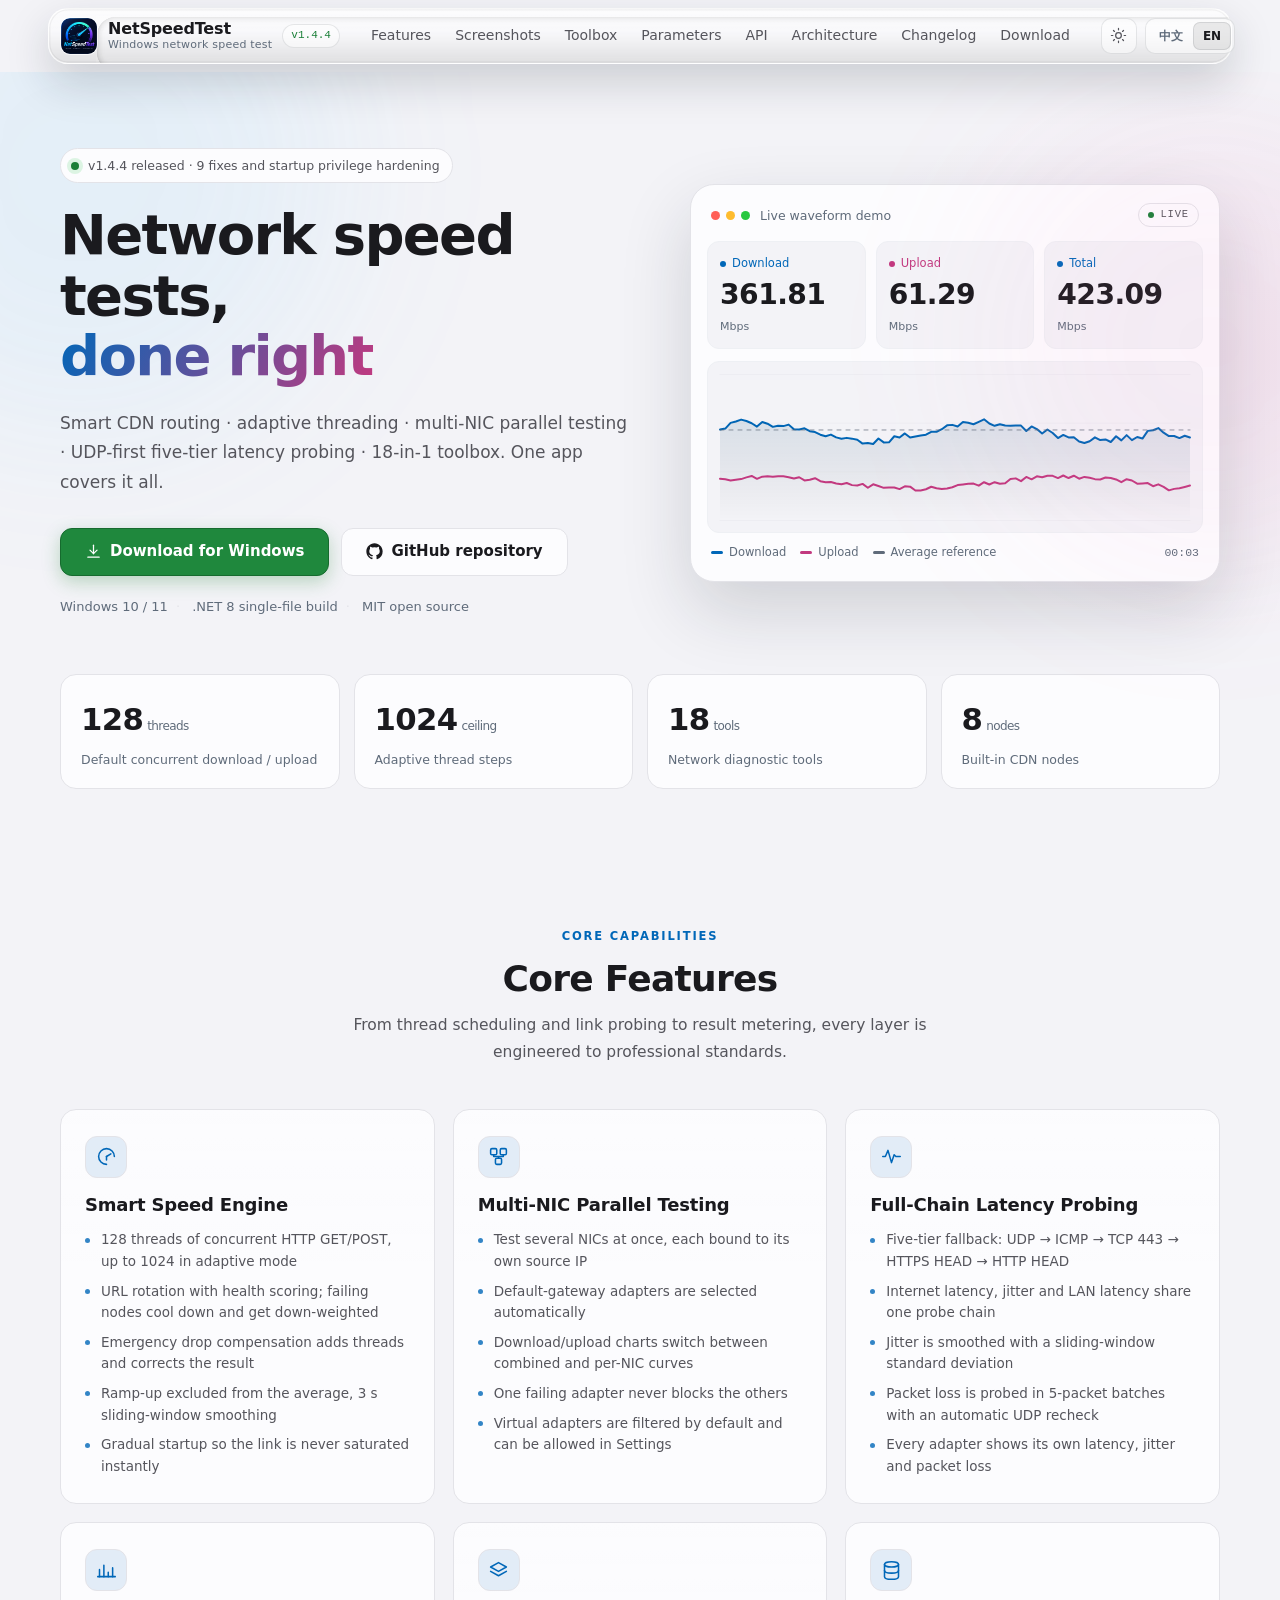
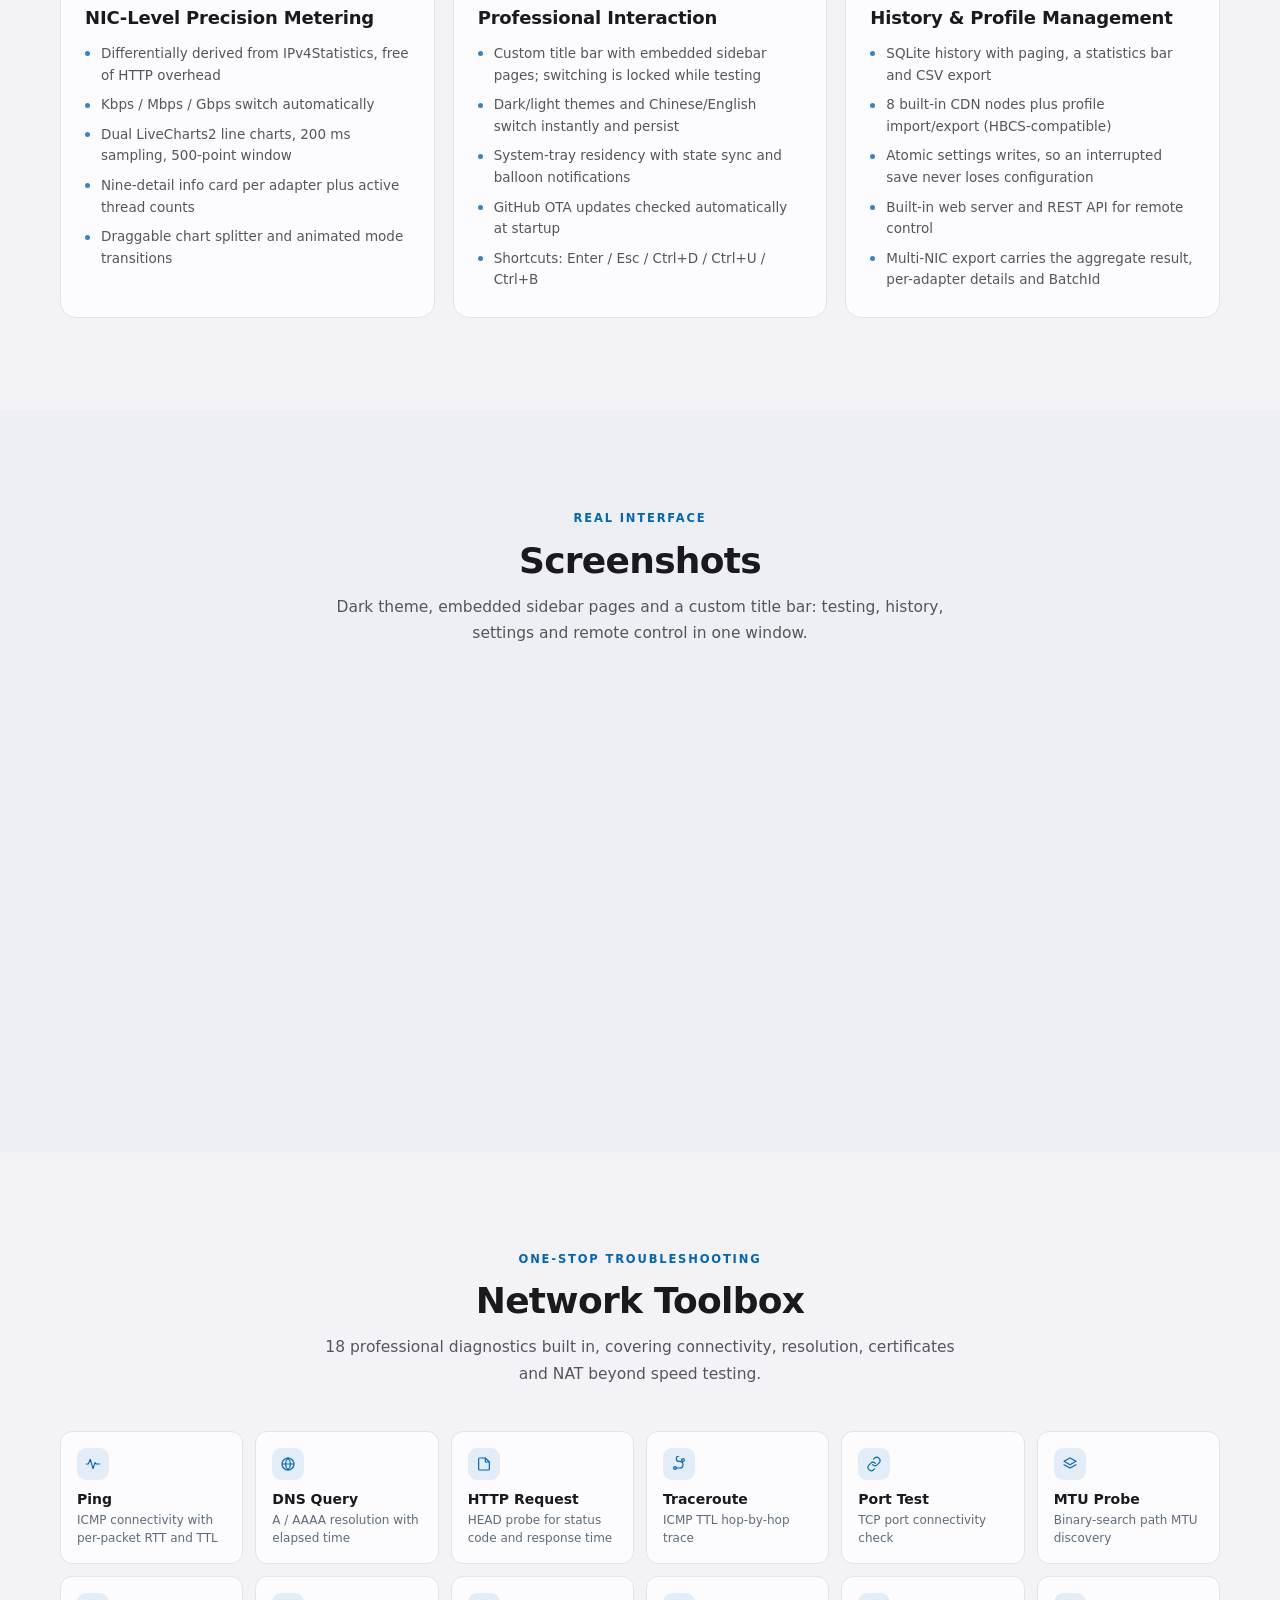
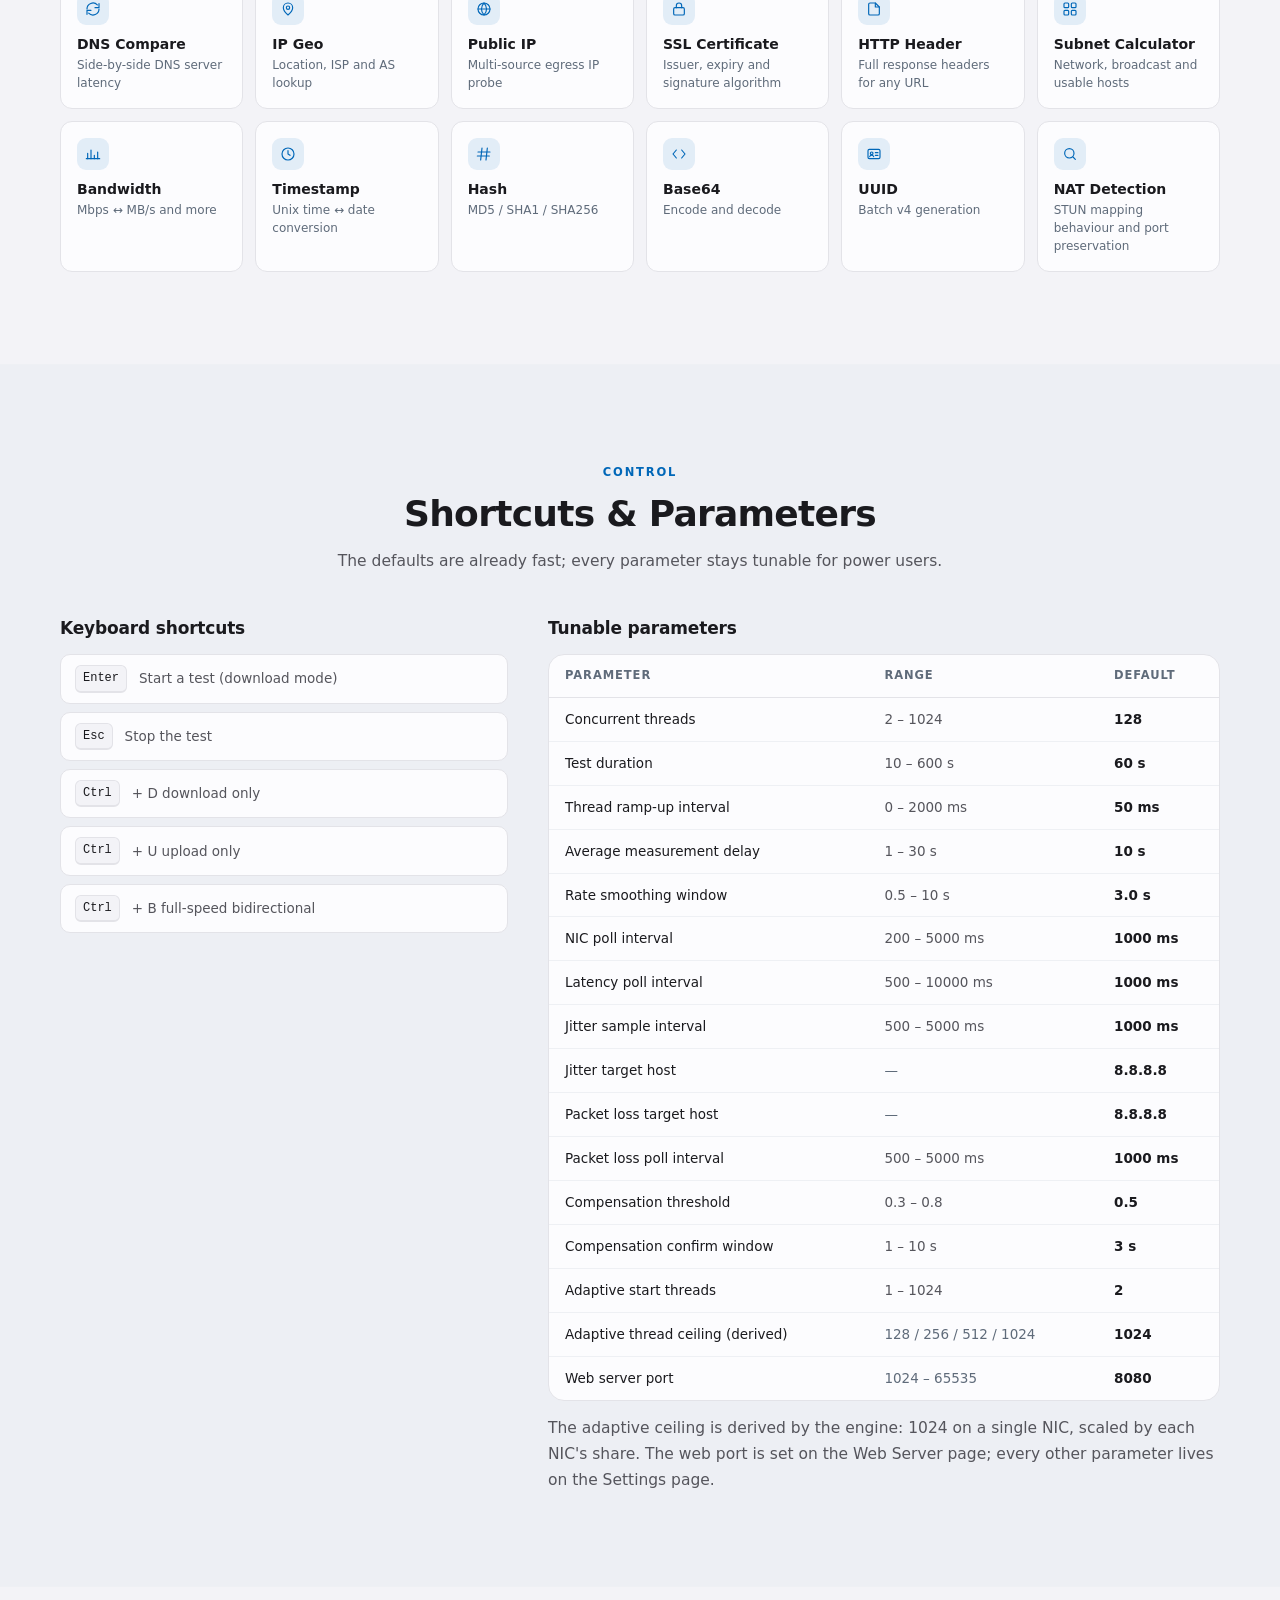
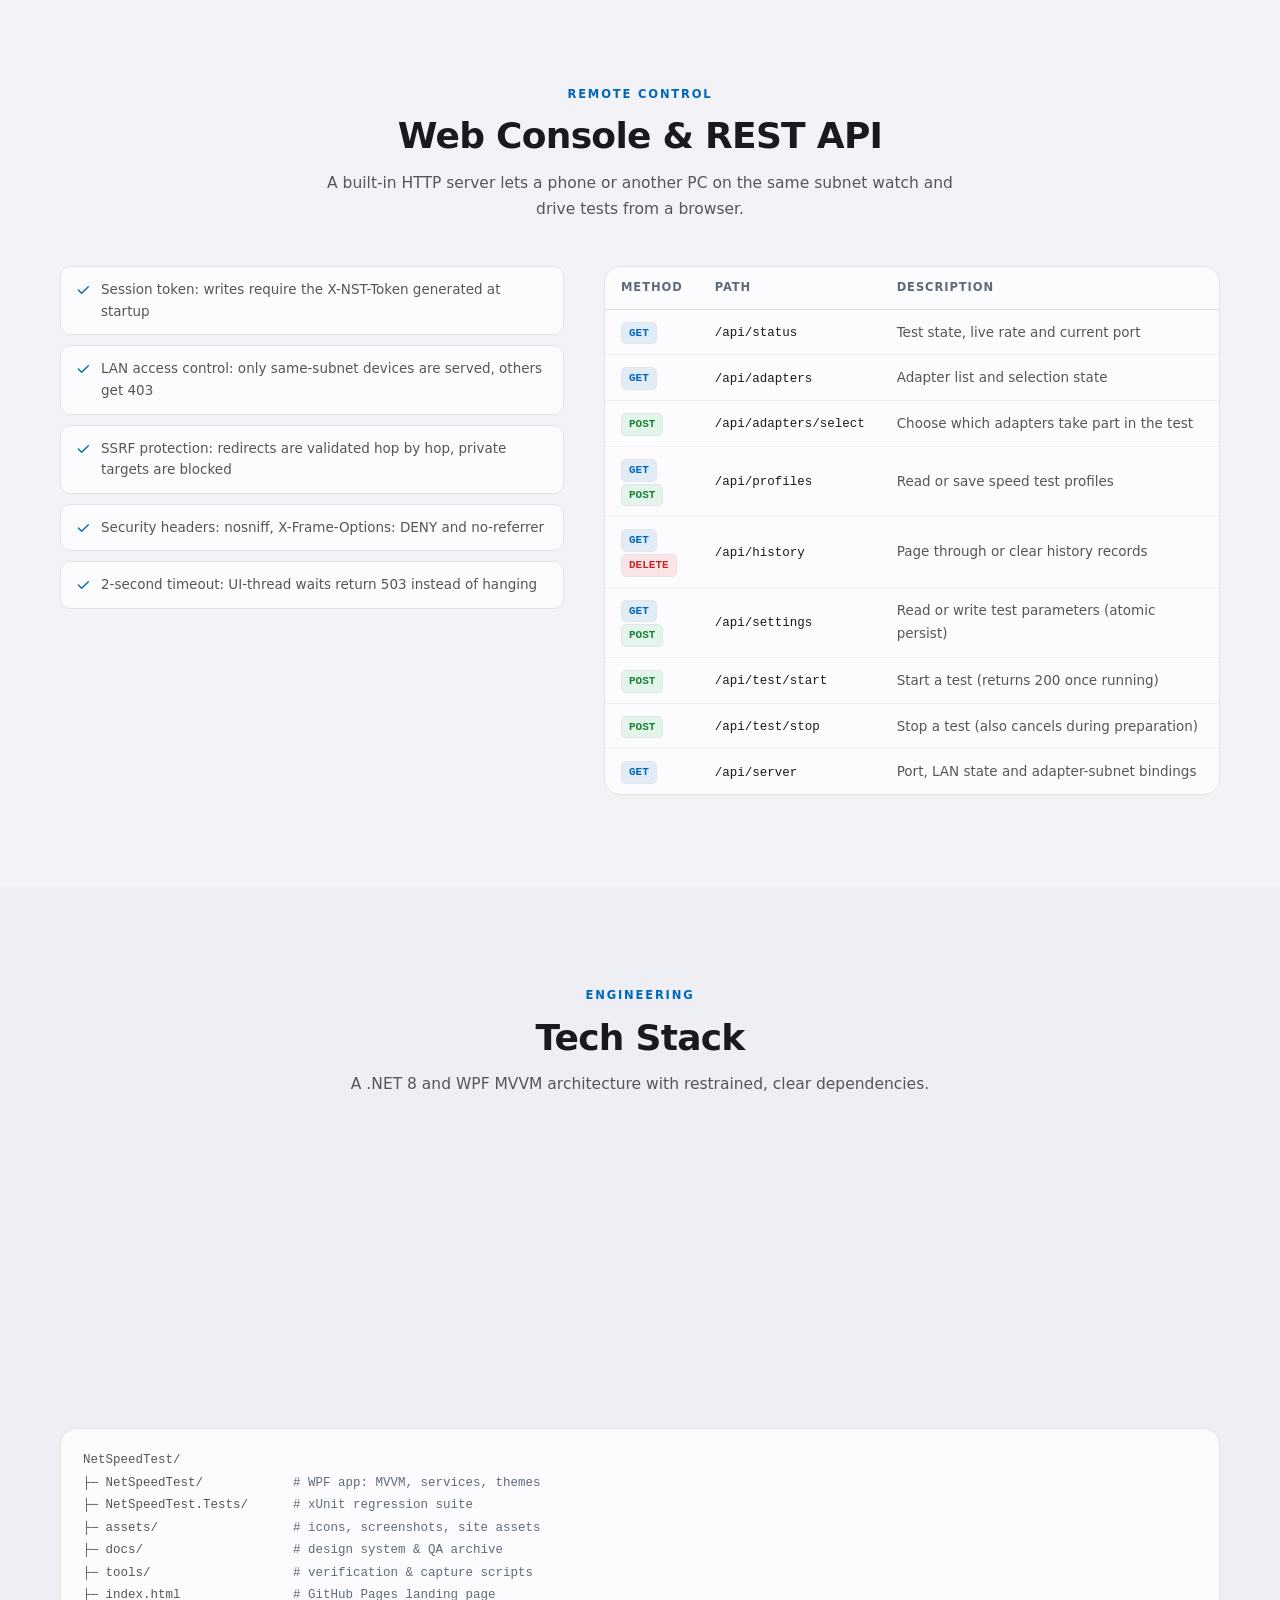
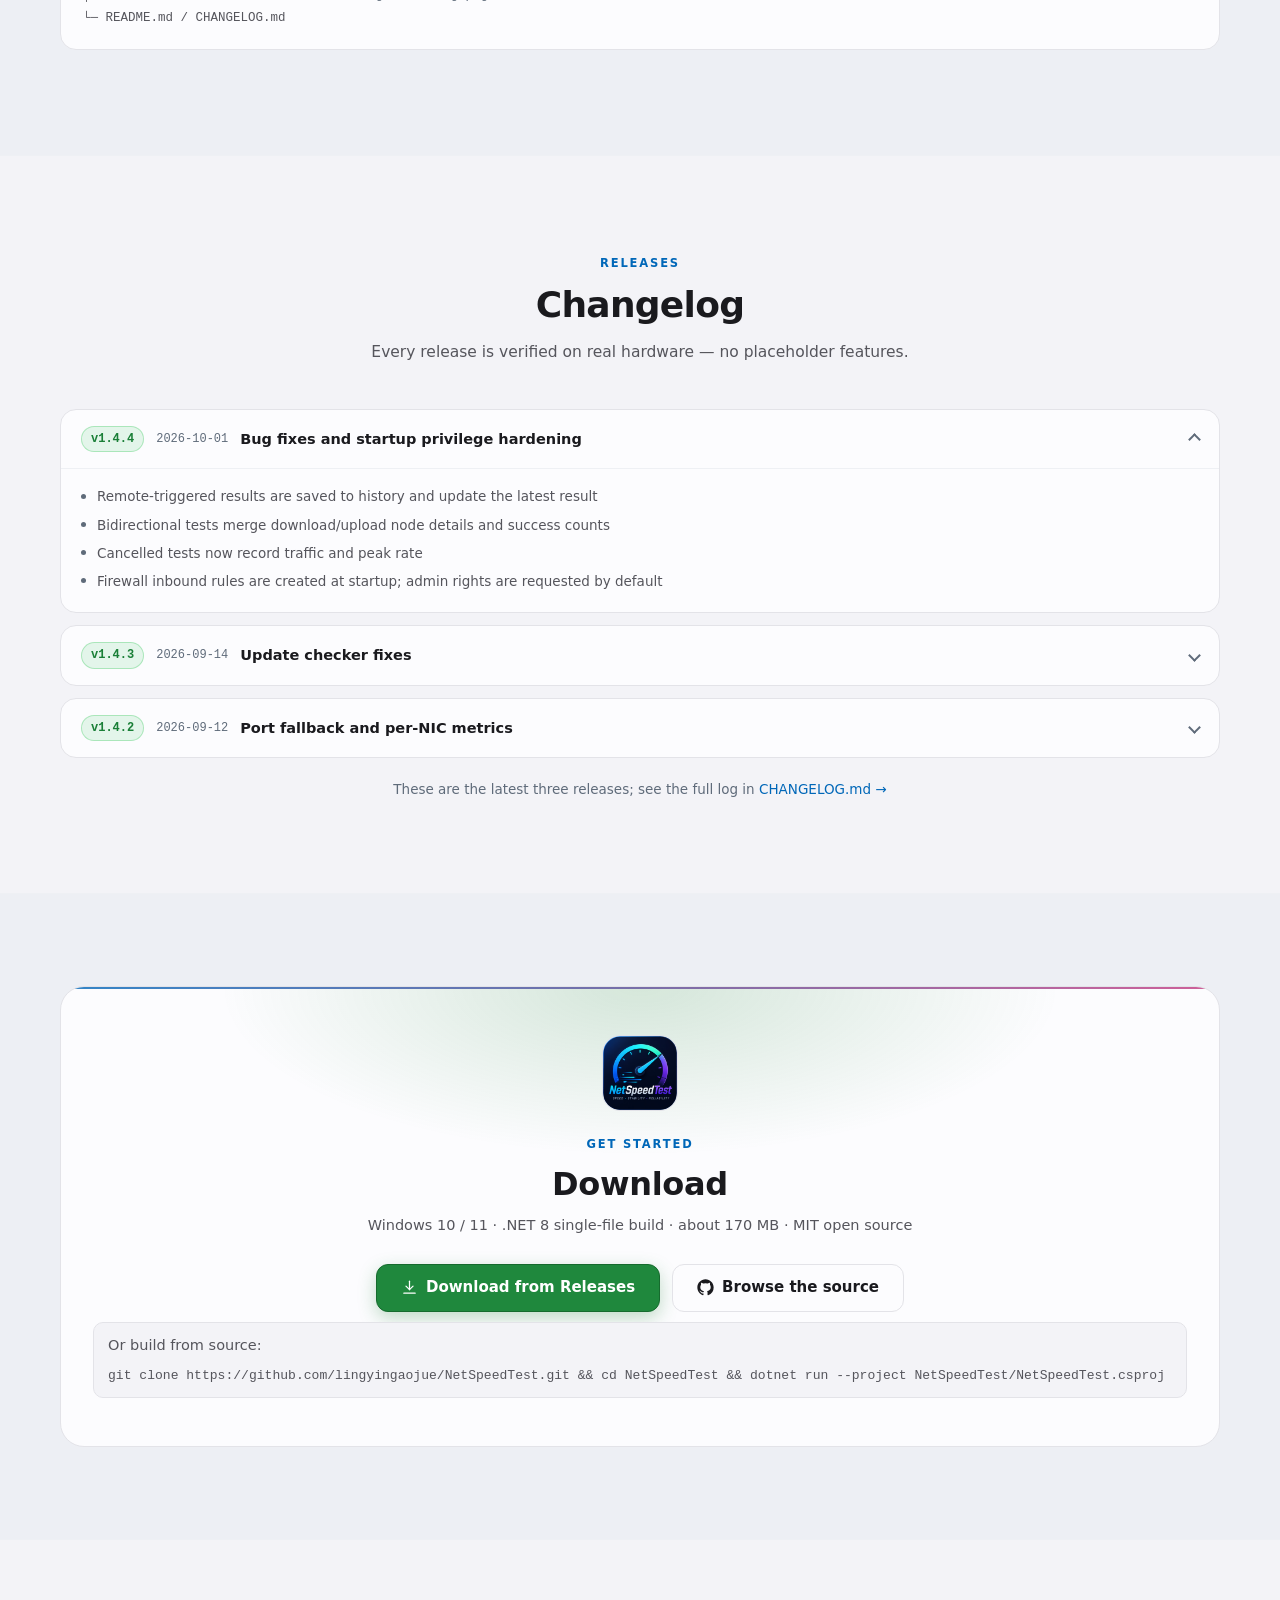
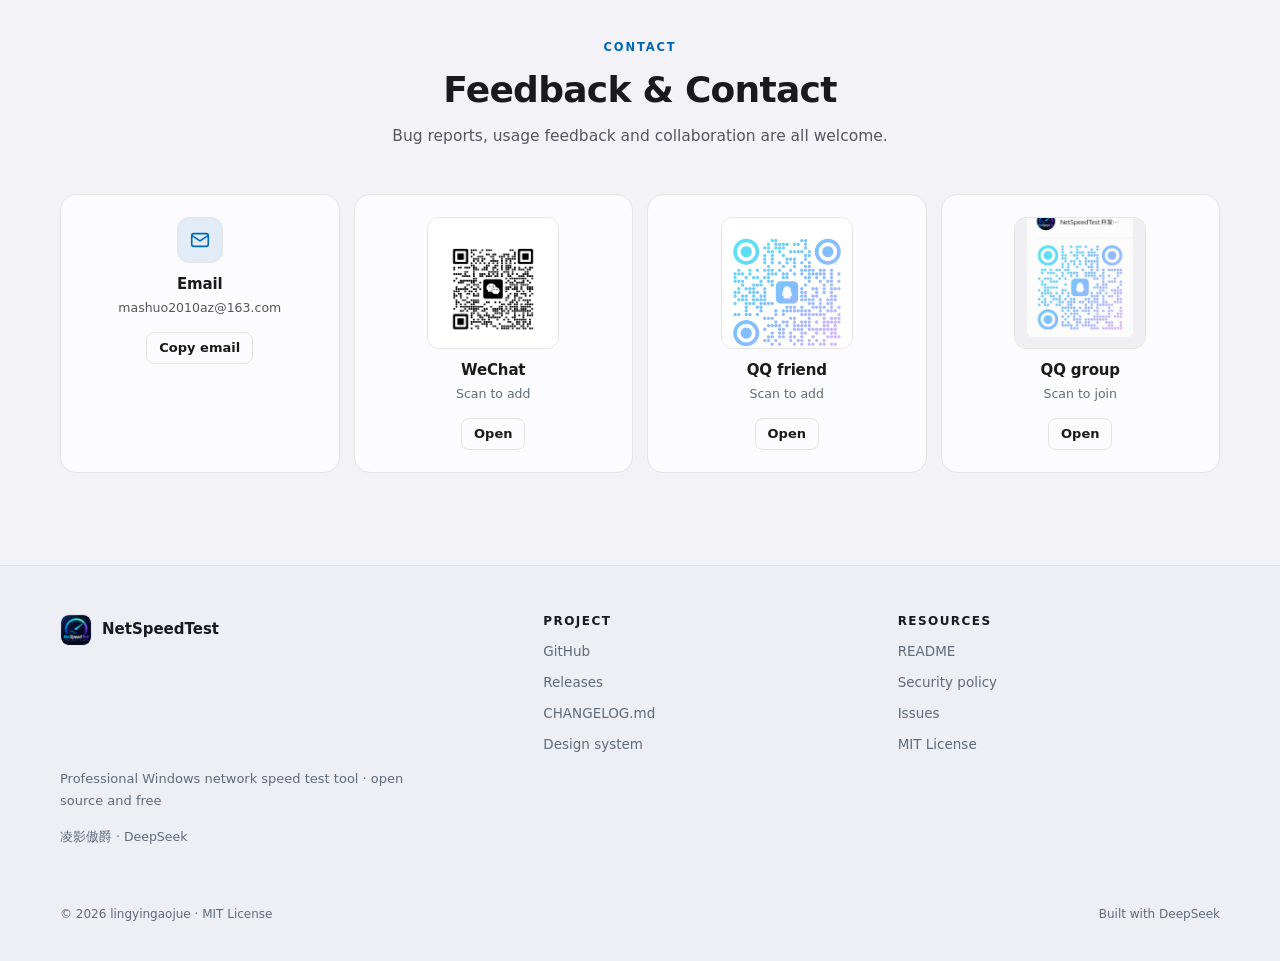
==== commit f397ea29: "feat(site): 导航栏改用 hyalite 液态玻璃材质并补齐降级与许可" ====
--- a/index.html
+++ b/index.html
@@ -41,6 +41,13 @@
         }
         root.setAttribute("data-lang", lang);
         root.setAttribute("lang", lang === "zh" ? "zh-CN" : "en");
+
+        var glass = params.get("glass");
+        if (glass === "off") {
+          root.setAttribute("data-hyalite", "off");
+        } else if (glass === "on") {
+          root.setAttribute("data-hyalite", "force");
+        }
       } catch (e) { /* localStorage 不可用时保持默认 */ }
     })();
   </script>
@@ -85,6 +92,7 @@
   <a class="skip-link" href="#main" data-i18n="header.skip">跳到主要内容</a>
 
   <header class="site-header" id="siteHeader">
+    <div class="nav-glass" id="navGlass" aria-hidden="true"></div>
     <div class="container header-inner">
       <a class="brand" href="#top" aria-label="NetSpeedTest">
         <img src="assets/app-icon.png" alt="" width="38" height="38" />
@@ -892,6 +900,7 @@
     }
   }
   </script>
+  <script src="assets/vendor/hyalite.js"></script>
   <script src="assets/site.js"></script>
 </body>
 </html>
--- a/assets/site.css
+++ b/assets/site.css
@@ -32,7 +32,22 @@
 
   --grad: linear-gradient(120deg, var(--download), var(--upload));
   --container: 1160px;
-  --header-h: 68px;
+  --header-h: 72px;
+
+  /* 顶栏液态玻璃 */
+  --nav-glass-bg: rgba(22, 22, 26, 0.34);
+  --nav-glass-bg-strong: rgba(22, 22, 26, 0.48);
+  --nav-glass-border: rgba(255, 255, 255, 0.14);
+  --nav-glass-highlight: rgba(255, 255, 255, 0.10);
+  --nav-glass-shadow: 0 18px 44px rgba(0, 0, 0, 0.42);
+  --nav-glass-panel-bg: rgba(24, 24, 28, 0.92);
+  --nav-chip-bg: rgba(255, 255, 255, 0.06);
+  --nav-chip-hover: rgba(255, 255, 255, 0.12);
+  --nav-item-border: rgba(255, 255, 255, 0.16);
+  --nav-item-hover: rgba(255, 255, 255, 0.10);
+  --nav-item-active: rgba(255, 255, 255, 0.14);
+  --nav-bleed: 12px;
+  --nav-panel-gap: 12px;
 
   --radius-s: 10px;
   --radius-m: 16px;
@@ -71,6 +86,18 @@
   --text: #1a1a1e;
   --text-2: #55555c;
   --text-3: #5f6b7a;
+
+  --nav-glass-bg: rgba(255, 255, 255, 0.46);
+  --nav-glass-bg-strong: rgba(255, 255, 255, 0.62);
+  --nav-glass-border: rgba(255, 255, 255, 0.72);
+  --nav-glass-highlight: rgba(255, 255, 255, 0.55);
+  --nav-glass-shadow: 0 18px 44px rgba(24, 32, 46, 0.18);
+  --nav-glass-panel-bg: rgba(252, 252, 254, 0.94);
+  --nav-chip-bg: rgba(255, 255, 255, 0.50);
+  --nav-chip-hover: rgba(255, 255, 255, 0.78);
+  --nav-item-border: rgba(24, 32, 46, 0.10);
+  --nav-item-hover: rgba(0, 0, 0, 0.05);
+  --nav-item-active: rgba(0, 0, 0, 0.08);
 
   --shadow-s: 0 1px 2px rgba(24, 32, 46, 0.08);
   --shadow-m: 0 16px 40px rgba(24, 32, 46, 0.12);
@@ -215,7 +242,7 @@
   border: 0;
 }
 
-/* ---------- 3. 顶栏 ---------- */
+/* ---------- 3. 顶栏（悬浮液态玻璃） ---------- */
 .site-header {
   position: sticky;
   top: 0;
@@ -223,28 +250,47 @@
   height: var(--header-h);
   display: flex;
   align-items: center;
-  background: color-mix(in srgb, var(--bg) 82%, transparent);
-  border-bottom: 1px solid transparent;
-  transition: border-color 180ms var(--ease), background 180ms var(--ease), box-shadow 180ms var(--ease);
-}
-
-@supports not (background: color-mix(in srgb, red 50%, blue)) {
-  .site-header {
-    background: var(--bg);
-  }
-}
-
-.site-header.is-scrolled {
-  border-bottom-color: var(--border);
-  box-shadow: var(--shadow-s);
-  backdrop-filter: blur(14px) saturate(140%);
-  -webkit-backdrop-filter: blur(14px) saturate(140%);
+  background: transparent;
+}
+
+/* 装饰性玻璃层：只负责背景折射，不承接点击，也不承载文字。
+   Chromium 下由 hyalite 写入 --hyalite（url(#...) 位移滤镜）；
+   Safari / Firefox 或 ?glass=off 时回落到 blur 霜化玻璃。 */
+.nav-glass {
+  position: absolute;
+  top: 8px;
+  left: 50%;
+  z-index: 0;
+  width: min(calc(100% - 24px), calc(var(--container) + 24px));
+  height: calc(var(--header-h) - 16px);
+  transform: translateX(-50%);
+  border: 1px solid var(--nav-glass-border);
+  border-radius: 20px;
+  background:
+    linear-gradient(180deg, var(--nav-glass-highlight), rgba(255, 255, 255, 0) 42%, rgba(0, 0, 0, 0.1)),
+    var(--nav-glass-bg);
+  box-shadow: var(--hyalite-edge, none), var(--nav-glass-shadow);
+  -webkit-backdrop-filter: blur(8px) saturate(1.4);
+  backdrop-filter: blur(8px) saturate(1.4);
+  -webkit-backdrop-filter: var(--hyalite, blur(8px) saturate(1.4));
+  backdrop-filter: var(--hyalite, blur(8px) saturate(1.4));
+  pointer-events: none;
+  transition: background 200ms var(--ease), box-shadow 200ms var(--ease);
+}
+
+.site-header.is-scrolled .nav-glass {
+  background:
+    linear-gradient(180deg, var(--nav-glass-highlight), rgba(255, 255, 255, 0) 42%, rgba(0, 0, 0, 0.14)),
+    var(--nav-glass-bg-strong);
 }
 
 .header-inner {
+  position: relative;
+  z-index: 1;
   display: flex;
   align-items: center;
   gap: 20px;
+  height: calc(var(--header-h) - 16px);
 }
 
 .brand {
@@ -264,7 +310,7 @@
   width: 38px;
   height: 38px;
   border-radius: 10px;
-  border: 1px solid var(--border);
+  border: 1px solid var(--nav-glass-border);
 }
 
 .brand-text {
@@ -285,11 +331,16 @@
   letter-spacing: 0.02em;
 }
 
+:root[data-theme="dark"] .site-nav a,
+:root[data-theme="dark"] .brand-text strong {
+  text-shadow: 0 1px 2px rgba(0, 0, 0, 0.35);
+}
+
 .version-chip {
   padding: 2px 8px;
-  border: 1px solid var(--border);
+  border: 1px solid var(--nav-item-border);
   border-radius: 999px;
-  background: var(--bg-elev);
+  background: var(--nav-chip-bg);
   font-family: var(--font-mono);
   font-size: 11px;
   color: var(--success);
@@ -306,7 +357,7 @@
 
 .site-nav a {
   padding: 7px 11px;
-  border-radius: 8px;
+  border-radius: 10px;
   color: var(--text-2);
   font-size: 14px;
   font-weight: 500;
@@ -317,13 +368,13 @@
 
 .site-nav a:hover {
   color: var(--text);
-  background: var(--bg-elev);
+  background: var(--nav-item-hover);
 }
 
 .site-nav a.is-active {
   color: var(--text);
-  background: var(--bg-card);
-  box-shadow: inset 0 0 0 1px var(--border);
+  background: var(--nav-item-active);
+  box-shadow: inset 0 0 0 1px var(--nav-item-border);
 }
 
 .header-tools {
@@ -338,9 +389,9 @@
   place-items: center;
   width: 36px;
   height: 36px;
-  border: 1px solid var(--border);
+  border: 1px solid var(--nav-item-border);
   border-radius: 10px;
-  background: var(--bg-elev);
+  background: var(--nav-chip-bg);
   color: var(--text-2);
   cursor: pointer;
   transition: color 160ms var(--ease), border-color 160ms var(--ease), background 160ms var(--ease);
@@ -348,7 +399,8 @@
 
 .icon-btn:hover {
   color: var(--text);
-  border-color: var(--text-3);
+  background: var(--nav-chip-hover);
+  border-color: var(--nav-item-border);
 }
 
 .icon-btn svg {
@@ -371,9 +423,9 @@
 .lang-switch {
   display: inline-flex;
   padding: 3px;
-  border: 1px solid var(--border);
+  border: 1px solid var(--nav-item-border);
   border-radius: 10px;
-  background: var(--bg-elev);
+  background: var(--nav-chip-bg);
 }
 
 .lang-switch button {
@@ -393,22 +445,26 @@
 }
 
 .lang-switch button.is-active {
-  background: var(--bg-card);
+  background: var(--nav-item-active);
   color: var(--text);
-  box-shadow: inset 0 0 0 1px var(--border);
+  box-shadow: inset 0 0 0 1px var(--nav-item-border);
 }
 
 .nav-toggle {
   display: none;
   width: 38px;
   height: 38px;
-  border: 1px solid var(--border);
+  border: 1px solid var(--nav-item-border);
   border-radius: 10px;
-  background: var(--bg-elev);
+  background: var(--nav-chip-bg);
   cursor: pointer;
   padding: 9px;
   flex-direction: column;
   justify-content: space-between;
+}
+
+.nav-toggle:hover {
+  background: var(--nav-chip-hover);
 }
 
 .nav-toggle span {
@@ -1653,20 +1709,24 @@
   }
 }
 
-@media (max-width: 900px) {
+/* 英文导航标签较长：≤1160px 就折叠为菜单，避免顶栏横向溢出。 */
+@media (max-width: 1160px) {
   .site-nav {
     position: absolute;
-    top: var(--header-h);
-    left: 0;
-    right: 0;
+    top: calc(100% + var(--nav-panel-gap));
+    left: calc(-1 * var(--nav-bleed));
+    right: calc(-1 * var(--nav-bleed));
     display: none;
     flex-direction: column;
     align-items: stretch;
     gap: 2px;
-    padding: 12px 24px 18px;
-    border-bottom: 1px solid var(--border);
-    background: var(--bg);
-    box-shadow: var(--shadow-m);
+    padding: 14px 14px 16px;
+    border: 1px solid var(--nav-glass-border);
+    border-radius: 20px;
+    background: var(--nav-glass-panel-bg);
+    box-shadow: var(--nav-glass-shadow);
+    -webkit-backdrop-filter: blur(22px) saturate(1.4);
+    backdrop-filter: blur(22px) saturate(1.4);
   }
 
   .site-nav.is-open {
@@ -1689,7 +1749,9 @@
   .header-inner {
     gap: 12px;
   }
-
+}
+
+@media (max-width: 900px) {
   .hero {
     padding-top: 52px;
   }
@@ -1732,8 +1794,16 @@
 }
 
 @media (max-width: 620px) {
+  :root {
+    --nav-bleed: 8px;
+  }
+
   .container {
     width: calc(100% - 32px);
+  }
+
+  .nav-glass {
+    width: calc(100% - 16px);
   }
 
   .header-inner {
@@ -1846,8 +1916,38 @@
   }
 }
 
+/* 不支持 backdrop-filter 的浏览器：玻璃退化为近实色面板，保证可读 */
+@supports not ((backdrop-filter: blur(1px)) or (-webkit-backdrop-filter: blur(1px))) {
+  .nav-glass,
+  .site-nav {
+    background: var(--nav-glass-panel-bg);
+  }
+}
+
+/* Windows 高对比度模式：隐藏装饰玻璃，回到系统色 */
+@media (forced-colors: active) {
+  .nav-glass {
+    display: none;
+  }
+
+  .site-header {
+    background: Canvas;
+    border-bottom: 1px solid CanvasText;
+  }
+
+  .site-nav {
+    background: Canvas;
+    border-color: CanvasText;
+  }
+
+  .site-nav a.is-active {
+    outline: 1px solid CanvasText;
+  }
+}
+
 @media print {
   .site-header,
+  .nav-glass,
   .nav-toggle,
   .header-tools,
   .hero-actions,
